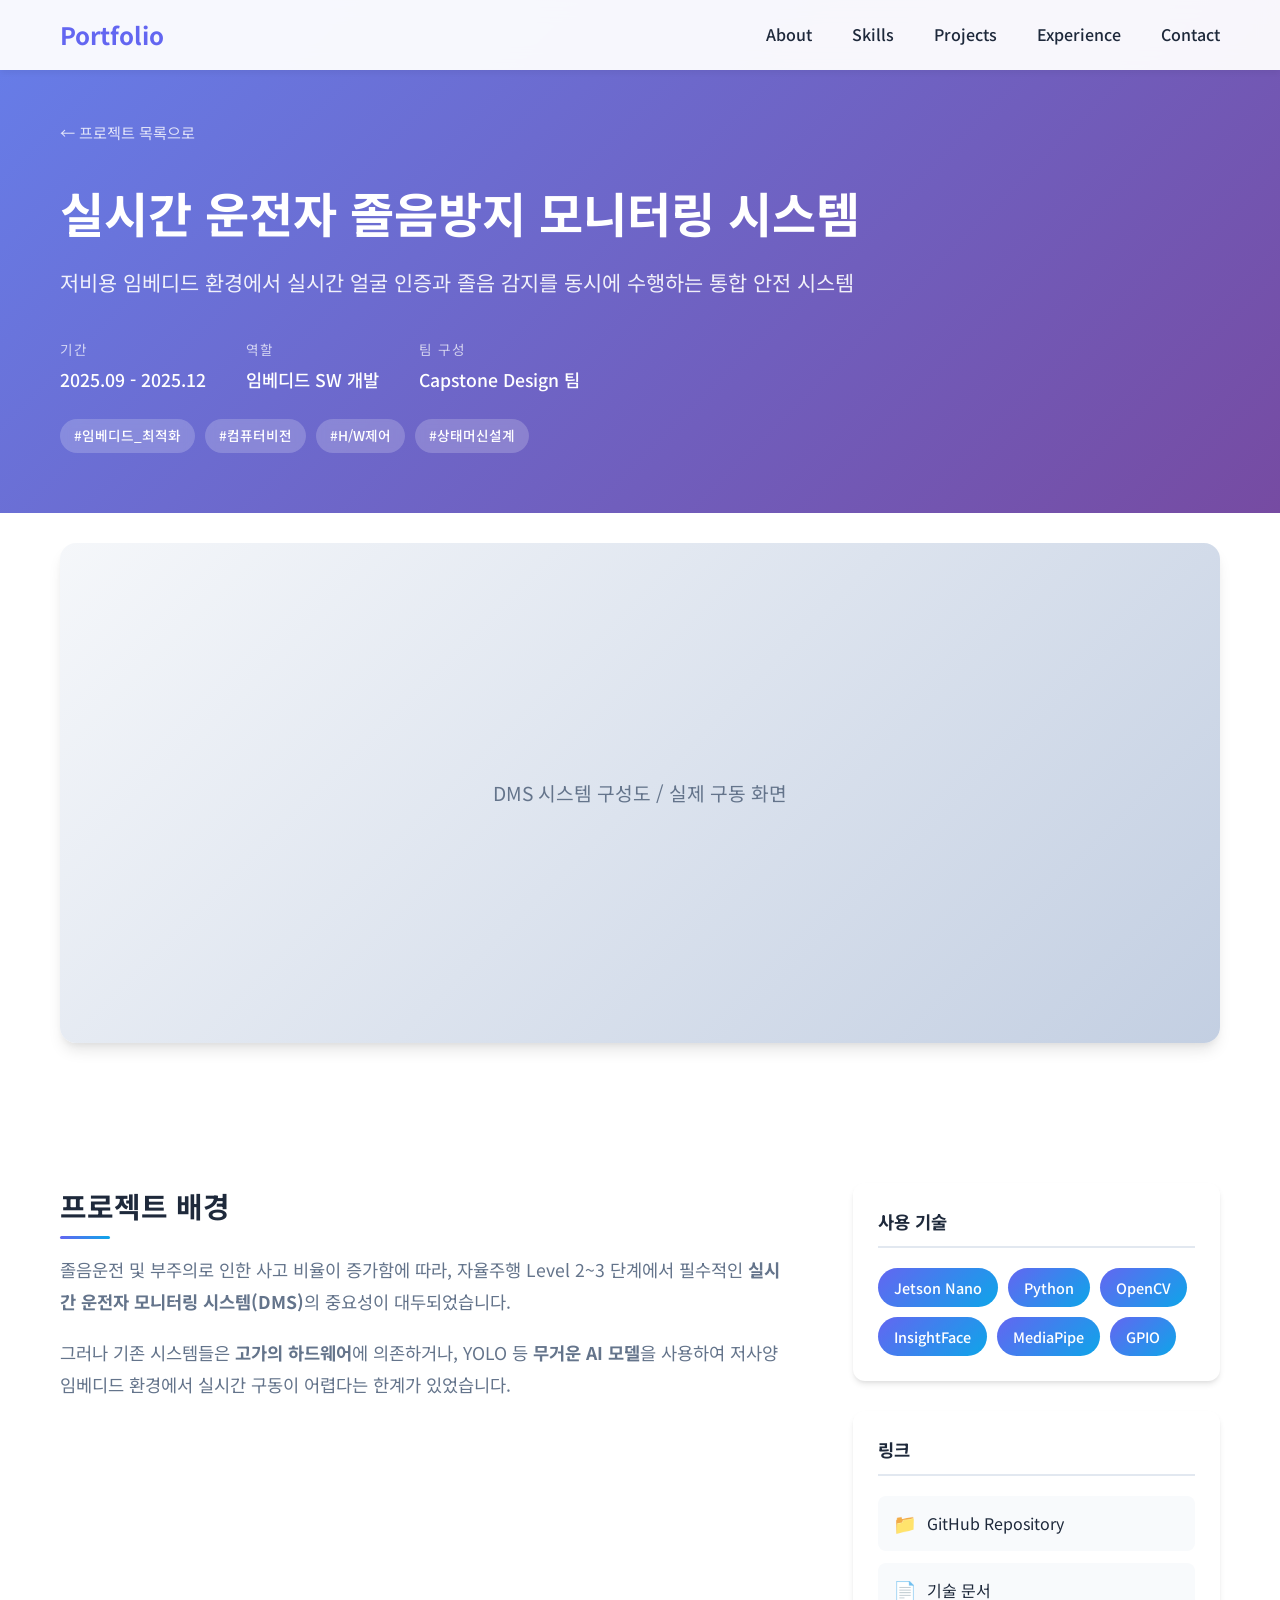
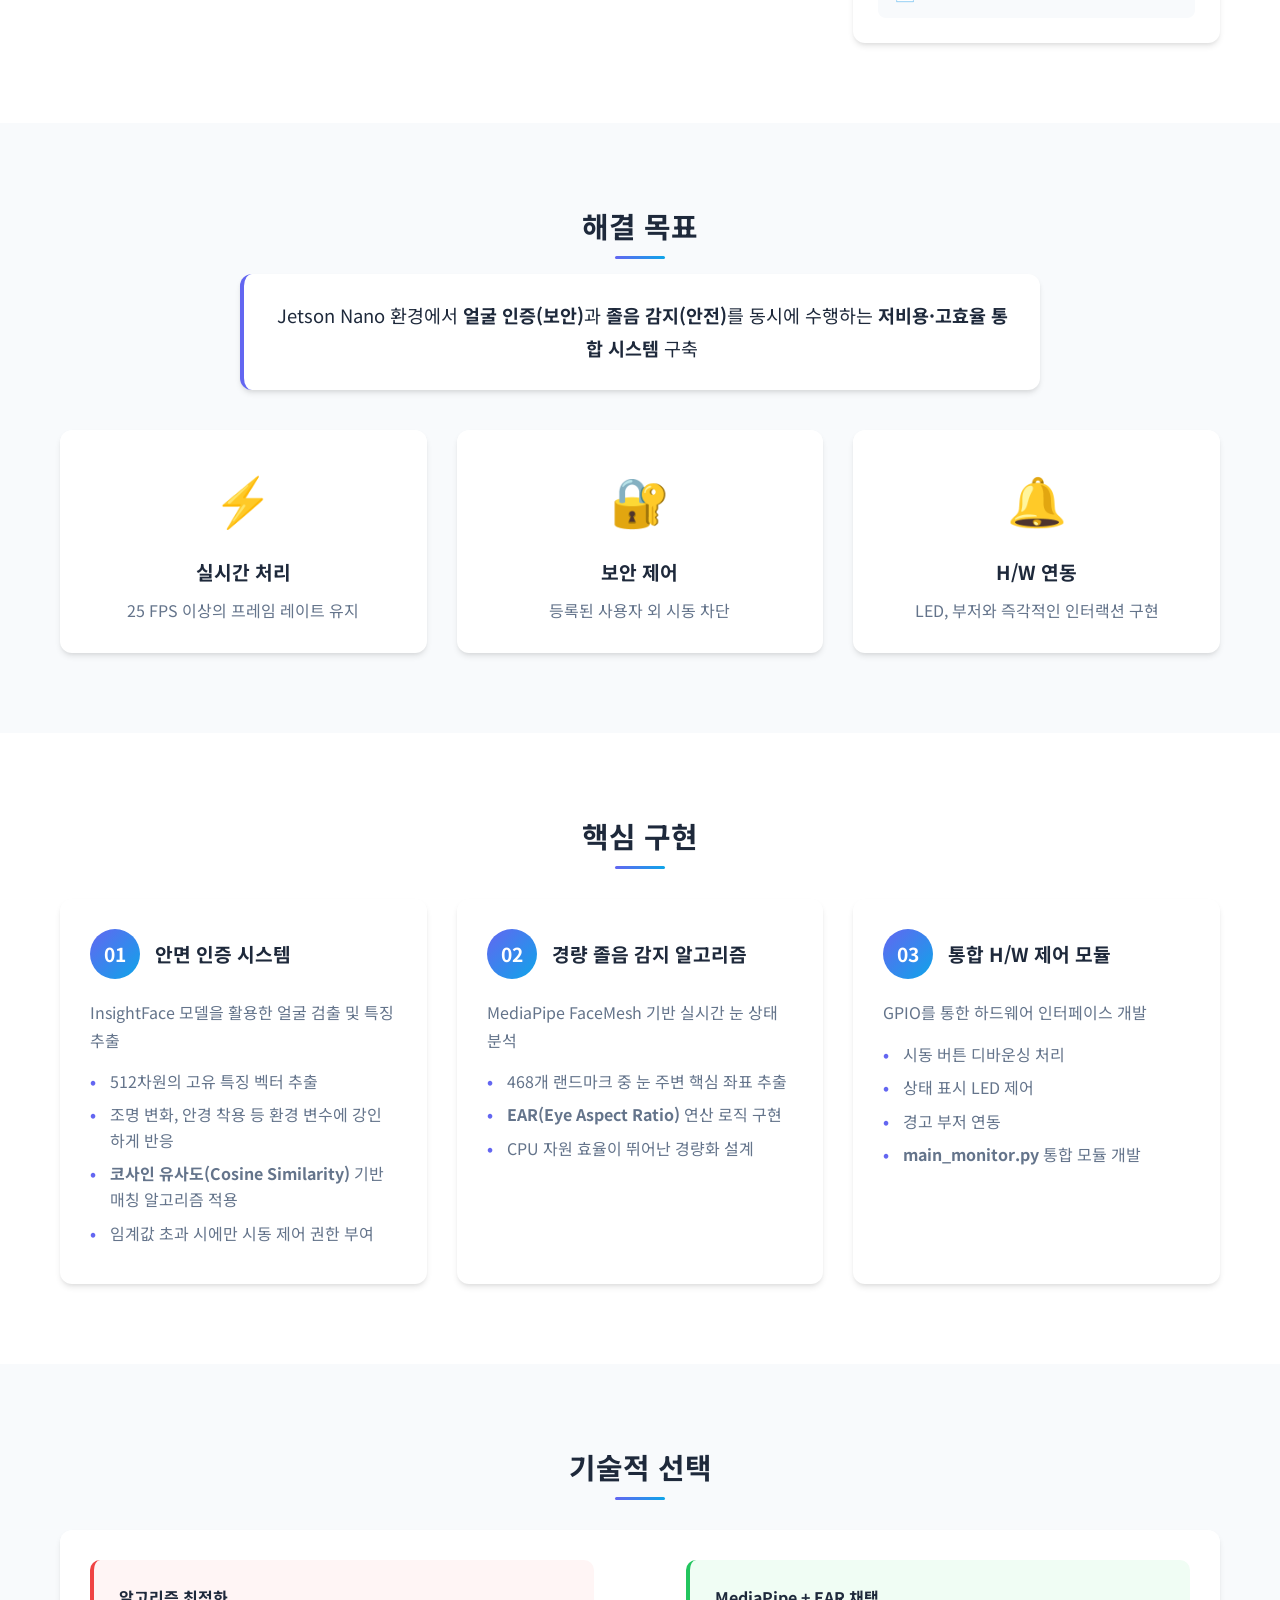
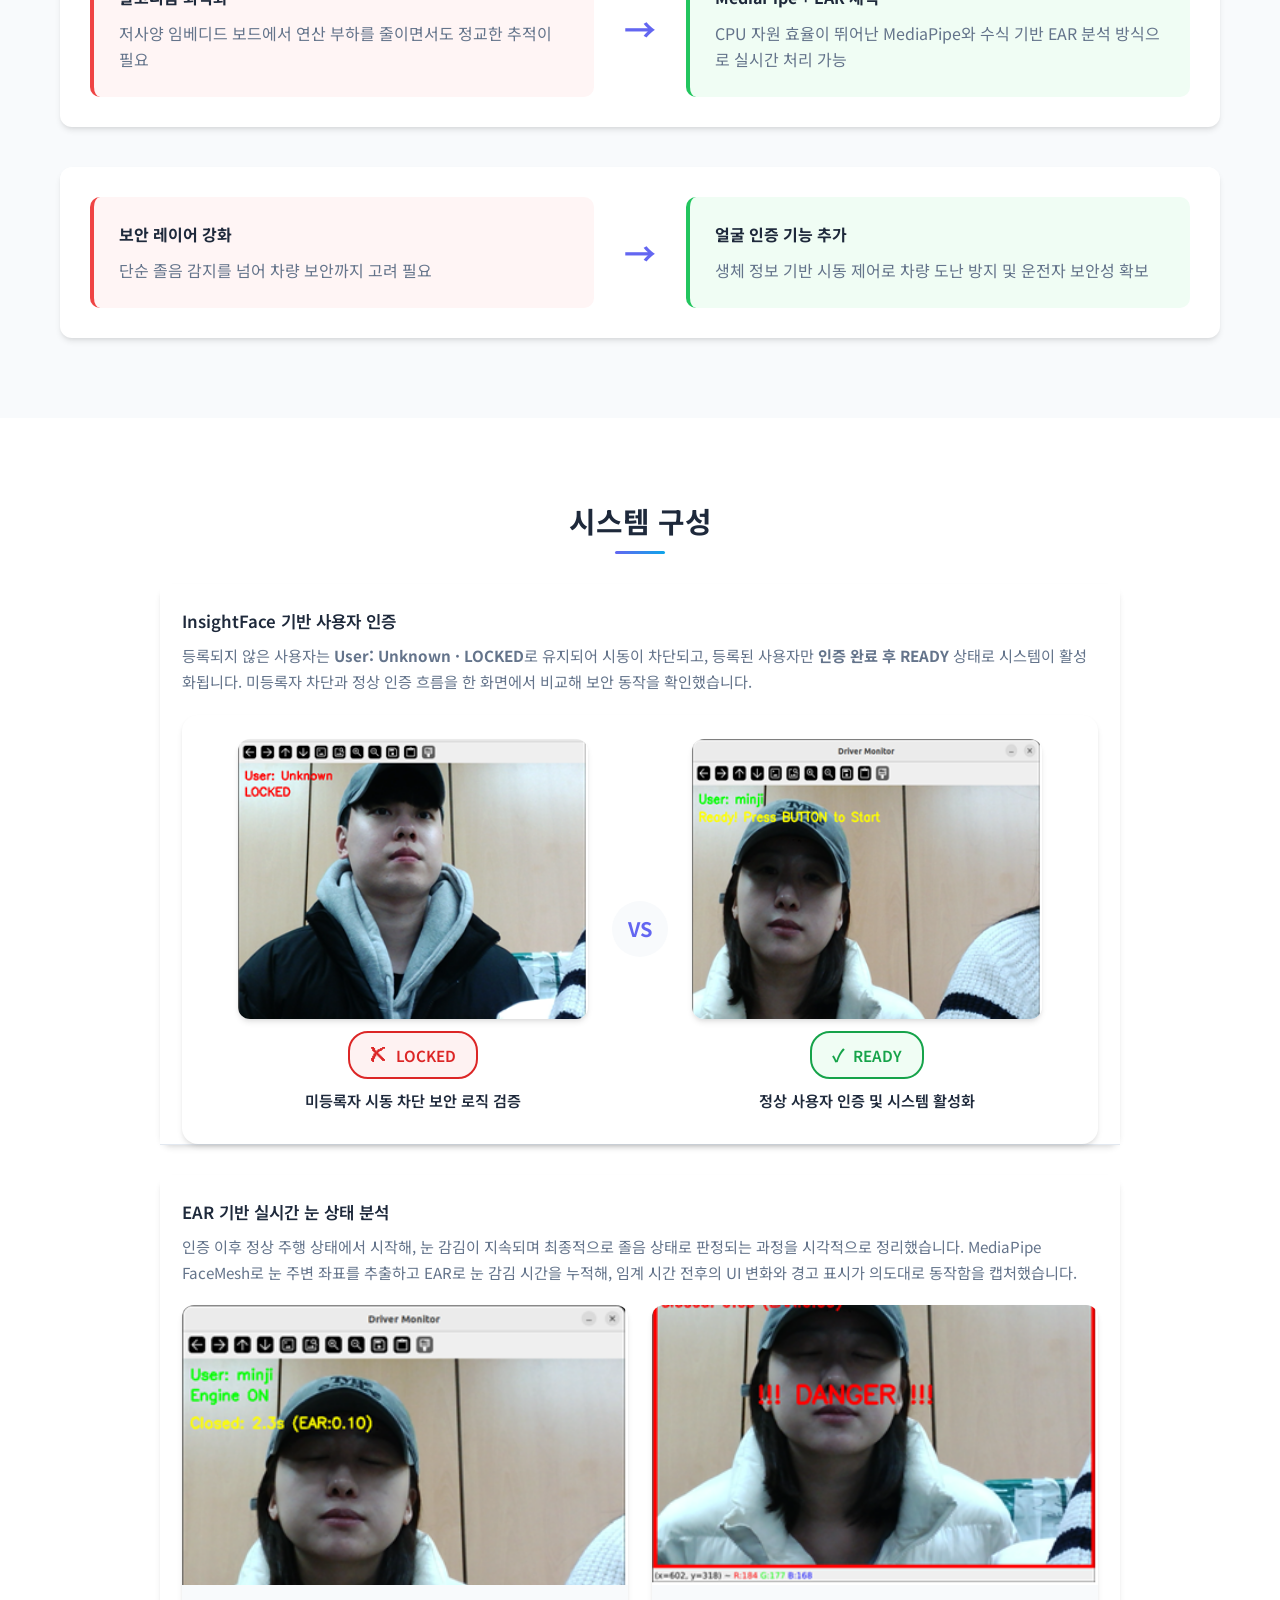
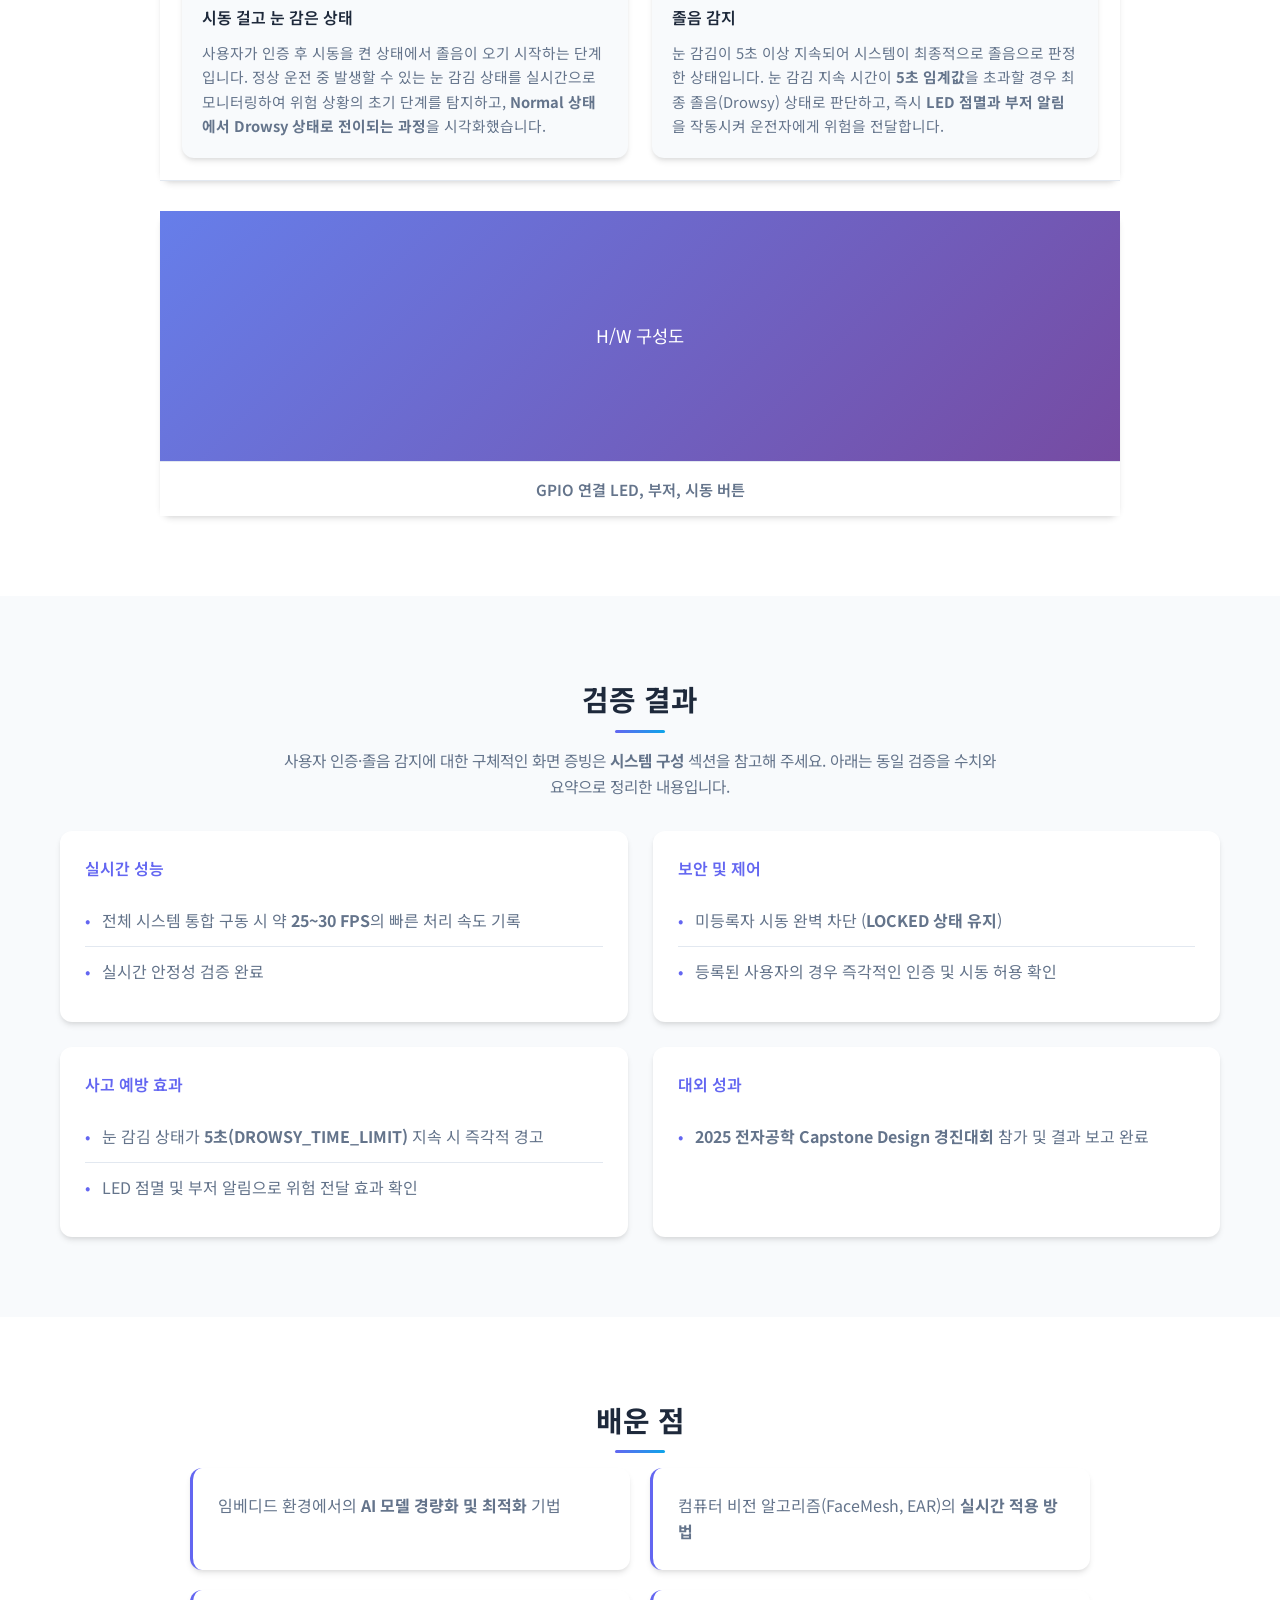
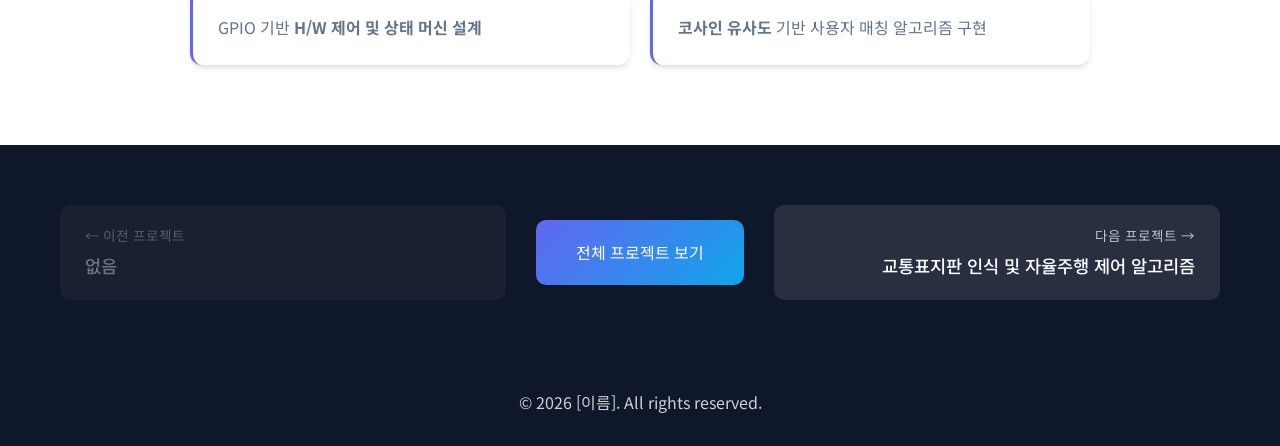
==== project1.html @ a24adfcc "Initial commit: 포트폴리오 웹사이트 Made-with: Cursor" ====
<!DOCTYPE html>
<html lang="ko">
<head>
    <meta charset="UTF-8">
    <meta name="viewport" content="width=device-width, initial-scale=1.0">
    <title>실시간 운전자 졸음방지 모니터링 시스템 | 포트폴리오</title>
    <link rel="stylesheet" href="style.css">
    <link rel="stylesheet" href="project-detail.css">
    <link href="https://fonts.googleapis.com/css2?family=Noto+Sans+KR:wght@300;400;500;700&display=swap" rel="stylesheet">
</head>
<body>
    <!-- Navigation -->
    <nav class="navbar">
        <div class="nav-container">
            <a href="index.html" class="nav-logo">Portfolio</a>
            <ul class="nav-menu">
                <li><a href="index.html#about" class="nav-link">About</a></li>
                <li><a href="index.html#skills" class="nav-link">Skills</a></li>
                <li><a href="index.html#projects" class="nav-link">Projects</a></li>
                <li><a href="index.html#experience" class="nav-link">Experience</a></li>
                <li><a href="index.html#contact" class="nav-link">Contact</a></li>
            </ul>
            <div class="hamburger">
                <span class="bar"></span>
                <span class="bar"></span>
                <span class="bar"></span>
            </div>
        </div>
    </nav>

    <!-- Project Detail Header -->
    <section class="project-header">
        <div class="container">
            <a href="index.html#projects" class="back-link">← 프로젝트 목록으로</a>
            <h1 class="project-detail-title">실시간 운전자 졸음방지 모니터링 시스템</h1>
            <p class="project-subtitle">저비용 임베디드 환경에서 실시간 얼굴 인증과 졸음 감지를 동시에 수행하는 통합 안전 시스템</p>
            <div class="project-meta">
                <div class="meta-item">
                    <span class="meta-label">기간</span>
                    <span class="meta-value">2025.09 - 2025.12</span>
                </div>
                <div class="meta-item">
                    <span class="meta-label">역할</span>
                    <span class="meta-value">임베디드 SW 개발</span>
                </div>
                <div class="meta-item">
                    <span class="meta-label">팀 구성</span>
                    <span class="meta-value">Capstone Design 팀</span>
                </div>
            </div>
            <div class="project-tags">
                <span class="tag">#임베디드_최적화</span>
                <span class="tag">#컴퓨터비전</span>
                <span class="tag">#H/W제어</span>
                <span class="tag">#상태머신설계</span>
            </div>
        </div>
    </section>

    <!-- Project Main Image -->
    <section class="project-main-image">
        <div class="container">
            <div class="main-image-wrapper">
                <div class="image-placeholder">
                    <span>DMS 시스템 구성도 / 실제 구동 화면</span>
                </div>
            </div>
        </div>
    </section>

    <!-- 프로젝트 배경 (S) -->
    <section class="project-section">
        <div class="container">
            <div class="content-grid">
                <div class="content-main">
                    <h2 class="content-title">프로젝트 배경</h2>
                    <div class="content-text">
                        <p>
                            졸음운전 및 부주의로 인한 사고 비율이 증가함에 따라, 
                            자율주행 Level 2~3 단계에서 필수적인 <strong>실시간 운전자 모니터링 시스템(DMS)</strong>의 중요성이 대두되었습니다.
                        </p>
                        <p>
                            그러나 기존 시스템들은 <strong>고가의 하드웨어</strong>에 의존하거나, 
                            YOLO 등 <strong>무거운 AI 모델</strong>을 사용하여 저사양 임베디드 환경에서 
                            실시간 구동이 어렵다는 한계가 있었습니다.
                        </p>
                    </div>
                </div>
                <div class="content-sidebar">
                    <div class="sidebar-box">
                        <h3>사용 기술</h3>
                        <div class="tech-stack">
                            <span class="tech-item">Jetson Nano</span>
                            <span class="tech-item">Python</span>
                            <span class="tech-item">OpenCV</span>
                            <span class="tech-item">InsightFace</span>
                            <span class="tech-item">MediaPipe</span>
                            <span class="tech-item">GPIO</span>
                        </div>
                    </div>
                    <div class="sidebar-box">
                        <h3>링크</h3>
                        <div class="project-external-links">
                            <a href="#" class="external-link">
                                <span class="link-icon">📁</span>
                                GitHub Repository
                            </a>
                            <a href="#" class="external-link">
                                <span class="link-icon">📄</span>
                                기술 문서
                            </a>
                        </div>
                    </div>
                </div>
            </div>
        </div>
    </section>

    <!-- 해결 목표 (T) -->
    <section class="project-section bg-light">
        <div class="container">
            <h2 class="content-title center">해결 목표</h2>
            <div class="goal-description">
                <p class="goal-main">
                    Jetson Nano 환경에서 <strong>얼굴 인증(보안)</strong>과 <strong>졸음 감지(안전)</strong>를 
                    동시에 수행하는 <strong>저비용·고효율 통합 시스템</strong> 구축
                </p>
            </div>
            <div class="features-grid">
                <div class="feature-card">
                    <div class="feature-icon">⚡</div>
                    <h3>실시간 처리</h3>
                    <p>25 FPS 이상의 프레임 레이트 유지</p>
                </div>
                <div class="feature-card">
                    <div class="feature-icon">🔐</div>
                    <h3>보안 제어</h3>
                    <p>등록된 사용자 외 시동 차단</p>
                </div>
                <div class="feature-card">
                    <div class="feature-icon">🔔</div>
                    <h3>H/W 연동</h3>
                    <p>LED, 부저와 즉각적인 인터랙션 구현</p>
                </div>
            </div>
        </div>
    </section>

    <!-- 핵심 구현 (A) -->
    <section class="project-section">
        <div class="container">
            <h2 class="content-title center">핵심 구현</h2>
            <div class="roles-grid">
                <div class="role-card">
                    <div class="role-header">
                        <span class="role-number">01</span>
                        <h3>안면 인증 시스템</h3>
                    </div>
                    <p>InsightFace 모델을 활용한 얼굴 검출 및 특징 추출</p>
                    <ul class="role-details">
                        <li>512차원의 고유 특징 벡터 추출</li>
                        <li>조명 변화, 안경 착용 등 환경 변수에 강인하게 반응</li>
                        <li><strong>코사인 유사도(Cosine Similarity)</strong> 기반 매칭 알고리즘 적용</li>
                        <li>임계값 초과 시에만 시동 제어 권한 부여</li>
                    </ul>
                </div>
                <div class="role-card">
                    <div class="role-header">
                        <span class="role-number">02</span>
                        <h3>경량 졸음 감지 알고리즘</h3>
                    </div>
                    <p>MediaPipe FaceMesh 기반 실시간 눈 상태 분석</p>
                    <ul class="role-details">
                        <li>468개 랜드마크 중 눈 주변 핵심 좌표 추출</li>
                        <li><strong>EAR(Eye Aspect Ratio)</strong> 연산 로직 구현</li>
                        <li>CPU 자원 효율이 뛰어난 경량화 설계</li>
                    </ul>
                </div>
                <div class="role-card">
                    <div class="role-header">
                        <span class="role-number">03</span>
                        <h3>통합 H/W 제어 모듈</h3>
                    </div>
                    <p>GPIO를 통한 하드웨어 인터페이스 개발</p>
                    <ul class="role-details">
                        <li>시동 버튼 디바운싱 처리</li>
                        <li>상태 표시 LED 제어</li>
                        <li>경고 부저 연동</li>
                        <li><strong>main_monitor.py</strong> 통합 모듈 개발</li>
                    </ul>
                </div>
            </div>
        </div>
    </section>

    <!-- 기술적 선택 (R) -->
    <section class="project-section bg-light">
        <div class="container">
            <h2 class="content-title center">기술적 선택</h2>
            <div class="challenges-list">
                <div class="challenge-item">
                    <div class="challenge-problem">
                        <h3>알고리즘 최적화</h3>
                        <p>저사양 임베디드 보드에서 연산 부하를 줄이면서도 정교한 추적이 필요</p>
                    </div>
                    <div class="challenge-arrow">→</div>
                    <div class="challenge-solution">
                        <h3>MediaPipe + EAR 채택</h3>
                        <p>CPU 자원 효율이 뛰어난 MediaPipe와 수식 기반 EAR 분석 방식으로 실시간 처리 가능</p>
                    </div>
                </div>
                <div class="challenge-item">
                    <div class="challenge-problem">
                        <h3>보안 레이어 강화</h3>
                        <p>단순 졸음 감지를 넘어 차량 보안까지 고려 필요</p>
                    </div>
                    <div class="challenge-arrow">→</div>
                    <div class="challenge-solution">
                        <h3>얼굴 인증 기능 추가</h3>
                        <p>생체 정보 기반 시동 제어로 차량 도난 방지 및 운전자 보안성 확보</p>
                    </div>
                </div>
            </div>
        </div>
    </section>

    <!-- 시스템 구성 -->
    <section class="project-section">
        <div class="container">
            <h2 class="content-title center">시스템 구성</h2>
            <div class="screenshots-grid screenshots-grid--stack">
                <!-- InsightFace: 보안 검증(검증 결과와 동일 시각 자료) -->
                <div class="screenshot-item screenshot-item--block">
                    <div class="screenshot-body">
                        <h3 class="screenshot-block-heading">InsightFace 기반 사용자 인증</h3>
                        <p class="screenshot-block-intro">
                            등록되지 않은 사용자는 <strong>User: Unknown · LOCKED</strong>로 유지되어 시동이 차단되고,
                            등록된 사용자만 <strong>인증 완료 후 READY</strong> 상태로 시스템이 활성화됩니다.
                            미등록자 차단과 정상 인증 흐름을 한 화면에서 비교해 보안 동작을 확인했습니다.
                        </p>
                        <div class="verification-comparison verification-comparison--embedded">
                            <div class="comparison-item">
                                <div class="comparison-image">
                                    <img src="images/unknown-user.png" alt="미등록 사용자 인식">
                                </div>
                                <div class="comparison-label fail">
                                    <span class="label-icon">✗</span>
                                    <span>LOCKED</span>
                                </div>
                                <p class="comparison-caption">미등록자 시동 차단 보안 로직 검증</p>
                            </div>
                            <div class="comparison-vs">VS</div>
                            <div class="comparison-item">
                                <div class="comparison-image crop-top">
                                    <img src="images/registered-user.png" alt="등록된 사용자 인식">
                                </div>
                                <div class="comparison-label success">
                                    <span class="label-icon">✓</span>
                                    <span>READY</span>
                                </div>
                                <p class="comparison-caption">정상 사용자 인증 및 시스템 활성화</p>
                            </div>
                        </div>
                    </div>
                </div>

                <!-- EAR: 카드형 레이아웃 -->
                <div class="screenshot-item screenshot-item--block">
                    <div class="screenshot-body">
                        <h3 class="screenshot-block-heading">EAR 기반 실시간 눈 상태 분석</h3>
                        <p class="screenshot-block-intro">
                            인증 이후 정상 주행 상태에서 시작해, 눈 감김이 지속되며 최종적으로 졸음 상태로 판정되는 과정을 시각적으로 정리했습니다.
                            MediaPipe FaceMesh로 눈 주변 좌표를 추출하고 EAR로 눈 감김 시간을 누적해,
                            임계 시간 전후의 UI 변화와 경고 표시가 의도대로 동작함을 캡처했습니다.
                        </p>
                        <div class="state-flow-grid">
                            <div class="state-flow-card">
                                <div class="state-flow-image crop-top">
                                    <img src="images/drowsy-flow.png" alt="시동 후 눈 감김 상태">
                                </div>
                                <div class="state-flow-text">
                                    <h4>시동 걸고 눈 감은 상태</h4>
                                    <p>
                                        사용자가 인증 후 시동을 켠 상태에서 졸음이 오기 시작하는 단계입니다.
                                        정상 운전 중 발생할 수 있는 눈 감김 상태를 실시간으로 모니터링하여 위험 상황의 초기 단계를 탐지하고,
                                        <strong>Normal 상태에서 Drowsy 상태로 전이되는 과정</strong>을 시각화했습니다.
                                    </p>
                                </div>
                            </div>
                            <div class="state-flow-card">
                                <div class="state-flow-image crop-bottom">
                                    <img src="images/drowsy-flow.png" alt="졸음 감지">
                                </div>
                                <div class="state-flow-text">
                                    <h4>졸음 감지</h4>
                                    <p>
                                        눈 감김이 5초 이상 지속되어 시스템이 최종적으로 졸음으로 판정한 상태입니다.
                                        눈 감김 지속 시간이 <strong>5초 임계값</strong>을 초과할 경우 최종 졸음(Drowsy) 상태로 판단하고,
                                        즉시 <strong>LED 점멸과 부저 알림</strong>을 작동시켜 운전자에게 위험을 전달합니다.
                                    </p>
                                </div>
                            </div>
                        </div>
                    </div>
                </div>

                <div class="screenshot-item screenshot-item--block">
                    <div class="screenshot-body">
                        <div class="screenshot-placeholder">H/W 구성도</div>
                    </div>
                    <p class="screenshot-caption screenshot-caption--title">GPIO 연결 LED, 부저, 시동 버튼</p>
                </div>
            </div>
        </div>
    </section>

    <!-- 검증 결과 (R) -->
    <section class="project-section bg-light">
        <div class="container">
            <h2 class="content-title center">검증 결과</h2>
            <p class="results-lead">
                사용자 인증·졸음 감지에 대한 구체적인 화면 증빙은 <strong>시스템 구성</strong> 섹션을 참고해 주세요.
                아래는 동일 검증을 수치와 요약으로 정리한 내용입니다.
            </p>

            <div class="results-grid">
                <div class="results-box">
                    <h3 class="results-subtitle">실시간 성능</h3>
                    <ul class="results-list">
                        <li>
                            <span class="result-icon">•</span>
                            <span>전체 시스템 통합 구동 시 약 <strong>25~30 FPS</strong>의 빠른 처리 속도 기록</span>
                        </li>
                        <li>
                            <span class="result-icon">•</span>
                            <span>실시간 안정성 검증 완료</span>
                        </li>
                    </ul>
                </div>
                <div class="results-box">
                    <h3 class="results-subtitle">보안 및 제어</h3>
                    <ul class="results-list">
                        <li>
                            <span class="result-icon">•</span>
                            <span>미등록자 시동 완벽 차단 (<strong>LOCKED 상태 유지</strong>)</span>
                        </li>
                        <li>
                            <span class="result-icon">•</span>
                            <span>등록된 사용자의 경우 즉각적인 인증 및 시동 허용 확인</span>
                        </li>
                    </ul>
                </div>
                <div class="results-box">
                    <h3 class="results-subtitle">사고 예방 효과</h3>
                    <ul class="results-list">
                        <li>
                            <span class="result-icon">•</span>
                            <span>눈 감김 상태가 <strong>5초(DROWSY_TIME_LIMIT)</strong> 지속 시 즉각적 경고</span>
                        </li>
                        <li>
                            <span class="result-icon">•</span>
                            <span>LED 점멸 및 부저 알림으로 위험 전달 효과 확인</span>
                        </li>
                    </ul>
                </div>
                <div class="results-box">
                    <h3 class="results-subtitle">대외 성과</h3>
                    <ul class="results-list">
                        <li>
                            <span class="result-icon">•</span>
                            <span><strong>2025 전자공학 Capstone Design 경진대회</strong> 참가 및 결과 보고 완료</span>
                        </li>
                    </ul>
                </div>
            </div>
        </div>
    </section>

    <!-- 배운 점 -->
    <section class="project-section">
        <div class="container">
            <h2 class="content-title center">배운 점</h2>
            <div class="learnings-grid">
                <div class="learning-card">
                    <p>임베디드 환경에서의 <strong>AI 모델 경량화 및 최적화</strong> 기법</p>
                </div>
                <div class="learning-card">
                    <p>컴퓨터 비전 알고리즘(FaceMesh, EAR)의 <strong>실시간 적용 방법</strong></p>
                </div>
                <div class="learning-card">
                    <p>GPIO 기반 <strong>H/W 제어 및 상태 머신 설계</strong></p>
                </div>
                <div class="learning-card">
                    <p><strong>코사인 유사도</strong> 기반 사용자 매칭 알고리즘 구현</p>
                </div>
            </div>
        </div>
    </section>

    <!-- Project Navigation -->
    <section class="project-nav">
        <div class="container">
            <div class="nav-buttons">
                <div class="nav-btn prev disabled">
                    <span class="nav-direction">← 이전 프로젝트</span>
                    <span class="nav-project-name">없음</span>
                </div>
                <a href="index.html#projects" class="nav-btn all">
                    <span>전체 프로젝트 보기</span>
                </a>
                <a href="project2.html" class="nav-btn next">
                    <span class="nav-direction">다음 프로젝트 →</span>
                    <span class="nav-project-name">교통표지판 인식 및 자율주행 제어 알고리즘</span>
                </a>
            </div>
        </div>
    </section>

    <!-- Footer -->
    <footer class="footer">
        <div class="container">
            <p>&copy; 2026 [이름]. All rights reserved.</p>
        </div>
    </footer>

    <script src="script.js"></script>
</body>
</html>
---- style.css ----
/* ===== CSS Variables ===== */
:root {
    --primary-color: #6366f1;
    --primary-dark: #4f46e5;
    --secondary-color: #0ea5e9;
    --text-dark: #1e293b;
    --text-light: #64748b;
    --text-white: #ffffff;
    --bg-light: #f8fafc;
    --bg-white: #ffffff;
    --bg-dark: #0f172a;
    --border-color: #e2e8f0;
    --shadow: 0 4px 6px -1px rgba(0, 0, 0, 0.1), 0 2px 4px -1px rgba(0, 0, 0, 0.06);
    --shadow-lg: 0 10px 15px -3px rgba(0, 0, 0, 0.1), 0 4px 6px -2px rgba(0, 0, 0, 0.05);
    --transition: all 0.3s ease;
}

/* ===== Reset & Base ===== */
* {
    margin: 0;
    padding: 0;
    box-sizing: border-box;
}

html {
    scroll-behavior: smooth;
}

body {
    font-family: 'Noto Sans KR', sans-serif;
    line-height: 1.6;
    color: var(--text-dark);
    background-color: var(--bg-white);
}

a {
    text-decoration: none;
    color: inherit;
}

ul {
    list-style: none;
}

img {
    max-width: 100%;
    height: auto;
}

.container {
    max-width: 1200px;
    margin: 0 auto;
    padding: 0 20px;
}

.section {
    padding: 100px 0;
}

.section-title {
    font-size: 2.5rem;
    font-weight: 700;
    text-align: center;
    margin-bottom: 60px;
    position: relative;
}

.section-title::after {
    content: '';
    position: absolute;
    bottom: -15px;
    left: 50%;
    transform: translateX(-50%);
    width: 60px;
    height: 4px;
    background: linear-gradient(90deg, var(--primary-color), var(--secondary-color));
    border-radius: 2px;
}

/* ===== Navigation ===== */
.navbar {
    position: fixed;
    top: 0;
    left: 0;
    right: 0;
    background-color: rgba(255, 255, 255, 0.95);
    backdrop-filter: blur(10px);
    box-shadow: var(--shadow);
    z-index: 1000;
}

.nav-container {
    max-width: 1200px;
    margin: 0 auto;
    padding: 0 20px;
    display: flex;
    justify-content: space-between;
    align-items: center;
    height: 70px;
}

.nav-logo {
    font-size: 1.5rem;
    font-weight: 700;
    color: var(--primary-color);
}

.nav-menu {
    display: flex;
    gap: 40px;
}

.nav-link {
    font-weight: 500;
    color: var(--text-dark);
    transition: var(--transition);
    position: relative;
}

.nav-link::after {
    content: '';
    position: absolute;
    bottom: -5px;
    left: 0;
    width: 0;
    height: 2px;
    background-color: var(--primary-color);
    transition: var(--transition);
}

.nav-link:hover::after {
    width: 100%;
}

.nav-link:hover {
    color: var(--primary-color);
}

.hamburger {
    display: none;
    cursor: pointer;
    flex-direction: column;
    gap: 5px;
}

.bar {
    width: 25px;
    height: 3px;
    background-color: var(--text-dark);
    border-radius: 2px;
    transition: var(--transition);
}

/* ===== Hero Section ===== */
.hero {
    min-height: 100vh;
    display: flex;
    align-items: center;
    justify-content: center;
    padding: 100px 20px;
    gap: 60px;
    max-width: 1200px;
    margin: 0 auto;
}

.hero-content {
    flex: 1;
}

.hero-greeting {
    font-size: 1.2rem;
    color: var(--text-light);
    margin-bottom: 10px;
}

.hero-name {
    font-size: 3.5rem;
    font-weight: 700;
    background: linear-gradient(90deg, var(--primary-color), var(--secondary-color));
    -webkit-background-clip: text;
    -webkit-text-fill-color: transparent;
    background-clip: text;
    margin-bottom: 15px;
}

.hero-title {
    font-size: 1.8rem;
    color: var(--text-dark);
    margin-bottom: 20px;
    font-weight: 500;
}

.hero-description {
    font-size: 1.1rem;
    color: var(--text-light);
    margin-bottom: 30px;
    line-height: 1.8;
}

.hero-buttons {
    display: flex;
    gap: 20px;
}

.btn {
    padding: 15px 30px;
    border-radius: 8px;
    font-weight: 500;
    font-size: 1rem;
    transition: var(--transition);
    cursor: pointer;
    border: none;
}

.btn-primary {
    background: linear-gradient(90deg, var(--primary-color), var(--secondary-color));
    color: var(--text-white);
}

.btn-primary:hover {
    transform: translateY(-3px);
    box-shadow: var(--shadow-lg);
}

.btn-secondary {
    background-color: transparent;
    border: 2px solid var(--primary-color);
    color: var(--primary-color);
}

.btn-secondary:hover {
    background-color: var(--primary-color);
    color: var(--text-white);
}

.hero-image {
    flex: 0.8;
    display: flex;
    justify-content: center;
}

.profile-placeholder {
    width: 350px;
    height: 350px;
    border-radius: 50%;
    background: linear-gradient(135deg, var(--primary-color), var(--secondary-color));
    display: flex;
    align-items: center;
    justify-content: center;
    color: white;
    font-size: 1.2rem;
    box-shadow: var(--shadow-lg);
}

/* ===== About Section ===== */
.about {
    background-color: var(--bg-light);
}

.about-content {
    max-width: 800px;
    margin: 0 auto;
}

.about-text p {
    font-size: 1.1rem;
    color: var(--text-light);
    margin-bottom: 20px;
    line-height: 1.8;
}

.about-info {
    display: grid;
    grid-template-columns: repeat(auto-fit, minmax(200px, 1fr));
    gap: 20px;
    margin-top: 40px;
    padding: 30px;
    background-color: var(--bg-white);
    border-radius: 12px;
    box-shadow: var(--shadow);
}

.info-item {
    display: flex;
    flex-direction: column;
    gap: 5px;
}

.info-label {
    font-size: 0.9rem;
    color: var(--text-light);
    font-weight: 500;
}

.info-value {
    font-size: 1.1rem;
    color: var(--text-dark);
    font-weight: 600;
}

/* ===== Skills Section ===== */
.skills-grid {
    display: grid;
    grid-template-columns: repeat(auto-fit, minmax(250px, 1fr));
    gap: 30px;
}

.skill-category {
    background-color: var(--bg-white);
    padding: 30px;
    border-radius: 12px;
    box-shadow: var(--shadow);
    transition: var(--transition);
}

.skill-category:hover {
    transform: translateY(-5px);
    box-shadow: var(--shadow-lg);
}

.skill-category h3 {
    font-size: 1.3rem;
    color: var(--primary-color);
    margin-bottom: 20px;
    padding-bottom: 10px;
    border-bottom: 2px solid var(--border-color);
}

.skill-items {
    display: flex;
    flex-wrap: wrap;
    gap: 10px;
}

.skill-tag {
    background: linear-gradient(135deg, var(--primary-color), var(--secondary-color));
    color: white;
    padding: 8px 16px;
    border-radius: 20px;
    font-size: 0.9rem;
    font-weight: 500;
}

/* ===== Projects Section ===== */
.projects {
    background-color: var(--bg-light);
}

.projects-grid {
    display: grid;
    grid-template-columns: repeat(auto-fit, minmax(350px, 1fr));
    gap: 30px;
}

.project-card {
    background-color: var(--bg-white);
    border-radius: 16px;
    overflow: hidden;
    box-shadow: var(--shadow);
    transition: var(--transition);
}

.project-card:hover {
    transform: translateY(-10px);
    box-shadow: var(--shadow-lg);
}

.project-card-link {
    text-decoration: none;
    color: inherit;
    display: block;
}

.project-image {
    height: 200px;
    overflow: hidden;
    position: relative;
}

.project-placeholder {
    width: 100%;
    height: 100%;
    background: linear-gradient(135deg, #667eea 0%, #764ba2 100%);
    display: flex;
    align-items: center;
    justify-content: center;
    color: white;
    font-size: 1.1rem;
}

.project-overlay {
    position: absolute;
    top: 0;
    left: 0;
    width: 100%;
    height: 100%;
    background: rgba(99, 102, 241, 0.9);
    display: flex;
    align-items: center;
    justify-content: center;
    opacity: 0;
    transition: var(--transition);
}

.project-overlay span {
    color: white;
    font-size: 1.2rem;
    font-weight: 600;
    padding: 12px 25px;
    border: 2px solid white;
    border-radius: 30px;
    transform: translateY(20px);
    transition: var(--transition);
}

.project-card:hover .project-overlay {
    opacity: 1;
}

.project-card:hover .project-overlay span {
    transform: translateY(0);
}

.project-info {
    padding: 25px;
}

.project-title {
    font-size: 1.4rem;
    color: var(--text-dark);
    margin-bottom: 10px;
}

.project-description {
    color: var(--text-light);
    margin-bottom: 15px;
    line-height: 1.6;
}

.project-tech {
    display: flex;
    flex-wrap: wrap;
    gap: 8px;
    margin-bottom: 20px;
}

.project-tech span {
    background-color: var(--bg-light);
    color: var(--text-dark);
    padding: 5px 12px;
    border-radius: 15px;
    font-size: 0.85rem;
}

.project-links {
    display: flex;
    gap: 15px;
}

.project-link {
    color: var(--primary-color);
    font-weight: 500;
    transition: var(--transition);
}

.project-link:hover {
    color: var(--primary-dark);
}

/* ===== Experience Section ===== */
.timeline {
    position: relative;
    max-width: 800px;
    margin: 0 auto;
}

.timeline::before {
    content: '';
    position: absolute;
    left: 20px;
    top: 0;
    bottom: 0;
    width: 3px;
    background: linear-gradient(180deg, var(--primary-color), var(--secondary-color));
}

.timeline-item {
    position: relative;
    padding-left: 60px;
    margin-bottom: 40px;
}

.timeline-dot {
    position: absolute;
    left: 10px;
    top: 5px;
    width: 24px;
    height: 24px;
    background: linear-gradient(135deg, var(--primary-color), var(--secondary-color));
    border-radius: 50%;
    border: 4px solid var(--bg-white);
    box-shadow: var(--shadow);
}

.timeline-content {
    background-color: var(--bg-white);
    padding: 25px;
    border-radius: 12px;
    box-shadow: var(--shadow);
    transition: var(--transition);
}

.timeline-content:hover {
    transform: translateX(10px);
    box-shadow: var(--shadow-lg);
}

.timeline-date {
    display: inline-block;
    background: linear-gradient(90deg, var(--primary-color), var(--secondary-color));
    color: white;
    padding: 5px 15px;
    border-radius: 20px;
    font-size: 0.85rem;
    margin-bottom: 15px;
}

.timeline-title {
    font-size: 1.3rem;
    color: var(--text-dark);
    margin-bottom: 5px;
}

.timeline-subtitle {
    font-size: 1rem;
    color: var(--primary-color);
    margin-bottom: 10px;
    font-weight: 500;
}

.timeline-description {
    color: var(--text-light);
    line-height: 1.6;
}

/* ===== Contact Section ===== */
.contact {
    background-color: var(--bg-light);
}

.contact-content {
    text-align: center;
    max-width: 600px;
    margin: 0 auto;
}

.contact-intro {
    font-size: 1.2rem;
    color: var(--text-light);
    margin-bottom: 40px;
}

.contact-info {
    display: flex;
    flex-direction: column;
    gap: 25px;
}

.contact-item {
    display: flex;
    align-items: center;
    gap: 20px;
    padding: 20px 30px;
    background-color: var(--bg-white);
    border-radius: 12px;
    box-shadow: var(--shadow);
    transition: var(--transition);
}

.contact-item:hover {
    transform: translateY(-5px);
    box-shadow: var(--shadow-lg);
}

.contact-icon {
    font-size: 2rem;
}

.contact-details {
    text-align: left;
}

.contact-details h4 {
    color: var(--text-dark);
    margin-bottom: 5px;
}

.contact-details a,
.contact-details span {
    color: var(--text-light);
    transition: var(--transition);
}

.contact-details a:hover {
    color: var(--primary-color);
}

/* ===== Footer ===== */
.footer {
    background-color: var(--bg-dark);
    color: var(--text-white);
    text-align: center;
    padding: 30px 20px;
}

.footer p {
    opacity: 0.8;
}

/* ===== Responsive Design ===== */
@media (max-width: 992px) {
    .hero {
        flex-direction: column;
        text-align: center;
    }

    .hero-buttons {
        justify-content: center;
    }

    .profile-placeholder {
        width: 280px;
        height: 280px;
    }
}

@media (max-width: 768px) {
    .nav-menu {
        position: fixed;
        left: -100%;
        top: 70px;
        flex-direction: column;
        background-color: var(--bg-white);
        width: 100%;
        text-align: center;
        padding: 30px 0;
        gap: 30px;
        box-shadow: var(--shadow);
        transition: var(--transition);
    }

    .nav-menu.active {
        left: 0;
    }

    .hamburger {
        display: flex;
    }

    .hamburger.active .bar:nth-child(1) {
        transform: rotate(45deg) translate(5px, 6px);
    }

    .hamburger.active .bar:nth-child(2) {
        opacity: 0;
    }

    .hamburger.active .bar:nth-child(3) {
        transform: rotate(-45deg) translate(5px, -6px);
    }

    .hero-name {
        font-size: 2.5rem;
    }

    .hero-title {
        font-size: 1.4rem;
    }

    .section-title {
        font-size: 2rem;
    }

    .projects-grid {
        grid-template-columns: 1fr;
    }

    .timeline::before {
        left: 10px;
    }

    .timeline-item {
        padding-left: 50px;
    }

    .timeline-dot {
        left: 0;
    }
}

@media (max-width: 480px) {
    .hero-buttons {
        flex-direction: column;
        width: 100%;
    }

    .btn {
        width: 100%;
        text-align: center;
    }

    .about-info {
        grid-template-columns: 1fr;
    }

    .contact-item {
        flex-direction: column;
        text-align: center;
    }

    .contact-details {
        text-align: center;
    }
}

/* ===== Animations ===== */
@keyframes fadeInUp {
    from {
        opacity: 0;
        transform: translateY(30px);
    }
    to {
        opacity: 1;
        transform: translateY(0);
    }
}

.fade-in {
    animation: fadeInUp 0.6s ease forwards;
}
---- project-detail.css ----
/* ===== Project detail & project1 composition blocks ===== */

.project-header {
    padding-top: 120px;
    padding-bottom: 60px;
    background: linear-gradient(135deg, #667eea 0%, #764ba2 100%);
    color: white;
}

.back-link {
    display: inline-block;
    color: rgba(255, 255, 255, 0.8);
    margin-bottom: 30px;
    font-size: 0.95rem;
    transition: var(--transition);
}

.back-link:hover {
    color: white;
    transform: translateX(-5px);
}

.project-detail-title {
    font-size: 3rem;
    font-weight: 700;
    margin-bottom: 15px;
}

.project-subtitle {
    font-size: 1.3rem;
    opacity: 0.9;
    margin-bottom: 40px;
}

.project-meta {
    display: flex;
    gap: 40px;
    flex-wrap: wrap;
}

.meta-item {
    display: flex;
    flex-direction: column;
    gap: 5px;
}

.meta-label {
    font-size: 0.85rem;
    opacity: 0.7;
    text-transform: uppercase;
    letter-spacing: 1px;
}

.meta-value {
    font-size: 1.1rem;
    font-weight: 500;
}

.project-tags {
    display: flex;
    flex-wrap: wrap;
    gap: 10px;
    margin-top: 25px;
}

.project-tags .tag {
    background-color: rgba(255, 255, 255, 0.2);
    color: white;
    padding: 6px 14px;
    border-radius: 20px;
    font-size: 0.85rem;
    font-weight: 500;
    backdrop-filter: blur(5px);
}

.project-main-image {
    padding: 60px 0;
    margin-top: -30px;
}

.main-image-wrapper {
    border-radius: 16px;
    overflow: hidden;
    box-shadow: var(--shadow-lg);
}

.image-placeholder {
    width: 100%;
    height: 500px;
    background: linear-gradient(135deg, #f5f7fa 0%, #c3cfe2 100%);
    display: flex;
    align-items: center;
    justify-content: center;
    color: var(--text-light);
    font-size: 1.2rem;
}

.project-section {
    padding: 80px 0;
}

.project-section.bg-light {
    background-color: var(--bg-light);
}

.content-grid {
    display: grid;
    grid-template-columns: 2fr 1fr;
    gap: 60px;
}

.content-title {
    font-size: 1.8rem;
    color: var(--text-dark);
    margin-bottom: 25px;
    position: relative;
}

.content-title.center {
    text-align: center;
}

.content-title::after {
    content: '';
    position: absolute;
    bottom: -10px;
    left: 0;
    width: 50px;
    height: 3px;
    background: linear-gradient(90deg, var(--primary-color), var(--secondary-color));
    border-radius: 2px;
}

.content-title.center::after {
    left: 50%;
    transform: translateX(-50%);
}

.content-text p {
    font-size: 1.1rem;
    line-height: 1.8;
    color: var(--text-light);
    margin-bottom: 20px;
}

.content-sidebar {
    display: flex;
    flex-direction: column;
    gap: 30px;
}

.sidebar-box {
    background-color: var(--bg-white);
    padding: 25px;
    border-radius: 12px;
    box-shadow: var(--shadow);
}

.sidebar-box h3 {
    font-size: 1.1rem;
    color: var(--text-dark);
    margin-bottom: 20px;
    padding-bottom: 10px;
    border-bottom: 2px solid var(--border-color);
}

.tech-stack {
    display: flex;
    flex-wrap: wrap;
    gap: 10px;
}

.tech-item {
    background: linear-gradient(135deg, var(--primary-color), var(--secondary-color));
    color: white;
    padding: 8px 16px;
    border-radius: 20px;
    font-size: 0.9rem;
    font-weight: 500;
}

.project-external-links {
    display: flex;
    flex-direction: column;
    gap: 12px;
}

.external-link {
    display: flex;
    align-items: center;
    gap: 10px;
    padding: 12px 15px;
    background-color: var(--bg-light);
    border-radius: 8px;
    color: var(--text-dark);
    transition: var(--transition);
}

.external-link:hover {
    background-color: var(--primary-color);
    color: white;
    transform: translateX(5px);
}

.link-icon {
    font-size: 1.2rem;
}

.features-grid {
    display: grid;
    grid-template-columns: repeat(auto-fit, minmax(250px, 1fr));
    gap: 30px;
    margin-top: 40px;
}

.feature-card {
    background-color: var(--bg-white);
    padding: 30px;
    border-radius: 12px;
    box-shadow: var(--shadow);
    text-align: center;
    transition: var(--transition);
}

.feature-card:hover {
    transform: translateY(-10px);
    box-shadow: var(--shadow-lg);
}

.feature-icon {
    font-size: 3rem;
    margin-bottom: 20px;
}

.feature-card h3 {
    font-size: 1.2rem;
    color: var(--text-dark);
    margin-bottom: 10px;
}

.feature-card p {
    color: var(--text-light);
    line-height: 1.6;
}

.goal-description {
    max-width: 800px;
    margin: 0 auto 40px;
    text-align: center;
}

.goal-main {
    font-size: 1.15rem;
    color: var(--text-dark);
    line-height: 1.8;
    padding: 25px 30px;
    background-color: var(--bg-white);
    border-radius: 12px;
    box-shadow: var(--shadow);
    border-left: 4px solid var(--primary-color);
}

.roles-grid {
    display: grid;
    grid-template-columns: repeat(auto-fit, minmax(300px, 1fr));
    gap: 30px;
    margin-top: 40px;
}

.role-card {
    background-color: var(--bg-white);
    padding: 30px;
    border-radius: 12px;
    box-shadow: var(--shadow);
    transition: var(--transition);
}

.role-card:hover {
    transform: translateY(-5px);
    box-shadow: var(--shadow-lg);
}

.role-header {
    display: flex;
    align-items: center;
    gap: 15px;
    margin-bottom: 20px;
}

.role-number {
    display: flex;
    align-items: center;
    justify-content: center;
    width: 50px;
    height: 50px;
    background: linear-gradient(135deg, var(--primary-color), var(--secondary-color));
    color: white;
    font-size: 1.2rem;
    font-weight: 700;
    border-radius: 50%;
}

.role-header h3 {
    font-size: 1.2rem;
    color: var(--text-dark);
}

.role-card > p {
    color: var(--text-light);
    line-height: 1.7;
    margin-bottom: 15px;
}

.role-details {
    list-style: none;
    padding-left: 0;
}

.role-details li {
    position: relative;
    padding-left: 20px;
    margin-bottom: 8px;
    color: var(--text-light);
    line-height: 1.6;
}

.role-details li::before {
    content: '•';
    position: absolute;
    left: 0;
    color: var(--primary-color);
    font-weight: bold;
}

.challenges-list {
    display: flex;
    flex-direction: column;
    gap: 40px;
    margin-top: 40px;
}

.challenge-item {
    display: grid;
    grid-template-columns: 1fr auto 1fr;
    gap: 30px;
    align-items: center;
    padding: 30px;
    background-color: var(--bg-white);
    border-radius: 12px;
    box-shadow: var(--shadow);
}

.challenge-problem,
.challenge-solution {
    padding: 25px;
    border-radius: 10px;
}

.challenge-problem {
    background-color: #fff5f5;
    border-left: 4px solid #ef4444;
}

.challenge-solution {
    background-color: #f0fdf4;
    border-left: 4px solid #22c55e;
}

.challenge-problem h3,
.challenge-solution h3 {
    font-size: 1rem;
    margin-bottom: 10px;
}

.challenge-problem p,
.challenge-solution p {
    color: var(--text-light);
    line-height: 1.6;
}

.challenge-arrow {
    font-size: 2rem;
    color: var(--primary-color);
    font-weight: bold;
}

/* 시스템 구성: 통일된 2열 비교 */
.screenshots-grid {
    display: grid;
    grid-template-columns: repeat(auto-fit, minmax(300px, 1fr));
    gap: 30px;
    margin-top: 40px;
}

.screenshots-grid--stack {
    grid-template-columns: 1fr;
    max-width: 960px;
    margin-left: auto;
    margin-right: auto;
}

.screenshot-item {
    border-radius: 12px;
    overflow: hidden;
    box-shadow: var(--shadow);
    transition: var(--transition);
}

.screenshot-item--block {
    overflow: visible;
}

.screenshot-body {
    background-color: var(--bg-white);
    border-bottom: 1px solid var(--border-color);
}

.screenshot-block-heading {
    font-size: 1.05rem;
    font-weight: 600;
    color: var(--text-dark);
    margin: 0;
    padding: 24px 22px 8px;
}

.screenshot-block-intro {
    margin: 0 0 20px;
    padding: 0 22px;
    color: var(--text-light);
    font-size: 0.95rem;
    line-height: 1.7;
}

.screenshot-caption--title {
    font-weight: 600;
    color: var(--text-dark);
    text-align: left;
    padding: 18px 22px 0;
}

.screenshot-desc {
    padding: 10px 22px 20px;
    margin: 0;
    color: var(--text-light);
    font-size: 0.95rem;
    line-height: 1.7;
    background-color: var(--bg-white);
}

.screenshot-item:not(.screenshot-item--block):hover {
    transform: scale(1.02);
    box-shadow: var(--shadow-lg);
}

.screenshot-item--block:hover {
    box-shadow: var(--shadow-lg);
}

/* ===== State Flow Grid (EAR 카드형) ===== */
.state-flow-grid {
    display: grid;
    grid-template-columns: repeat(2, 1fr);
    gap: 24px;
    padding: 0 22px 22px;
}

.state-flow-card {
    background-color: var(--bg-light);
    border-radius: 12px;
    overflow: hidden;
    box-shadow: var(--shadow);
}

.state-flow-image {
    width: 100%;
    overflow: hidden;
}

.state-flow-image img {
    width: 100%;
    height: 280px;
    object-fit: cover;
    display: block;
}

.state-flow-image.crop-top img {
    object-position: top;
}

.state-flow-image.crop-bottom img {
    object-position: bottom;
}

.state-flow-text {
    padding: 20px;
}

.state-flow-text h4 {
    font-size: 1rem;
    color: var(--text-dark);
    margin: 0 0 10px;
    font-weight: 600;
}

.state-flow-text p {
    color: var(--text-light);
    font-size: 0.92rem;
    line-height: 1.65;
    margin: 0;
}

@media (max-width: 768px) {
    .state-flow-grid {
        grid-template-columns: 1fr;
    }
}

.screenshot-placeholder {
    width: 100%;
    height: 250px;
    background: linear-gradient(135deg, #667eea 0%, #764ba2 100%);
    display: flex;
    align-items: center;
    justify-content: center;
    color: white;
    font-size: 1.1rem;
}

.screenshot-caption {
    padding: 15px 20px;
    background-color: var(--bg-white);
    color: var(--text-light);
    font-size: 0.95rem;
    text-align: center;
}

.verification-comparison {
    display: flex;
    justify-content: center;
    align-items: stretch;
    gap: 24px;
    margin-bottom: 50px;
    padding: 40px;
    background-color: var(--bg-white);
    border-radius: 16px;
    box-shadow: var(--shadow);
}

.verification-comparison--embedded {
    margin: 0 22px 22px;
    padding: 24px 20px;
    margin-bottom: 0;
}

.comparison-item {
    flex: 1;
    max-width: 350px;
    text-align: center;
    display: flex;
    flex-direction: column;
    align-items: center;
}

.comparison-image {
    border-radius: 12px;
    overflow: hidden;
    box-shadow: var(--shadow);
    margin-bottom: 12px;
    width: 100%;
}

.comparison-image img {
    width: 100%;
    height: auto;
    display: block;
}

.comparison-image img {
    height: 280px;
    object-fit: cover;
    object-position: center;
}

.comparison-image.crop-top img {
    object-position: top;
}

.comparison-image.crop-bottom img {
    object-position: bottom;
}

.comparison-label {
    display: inline-flex;
    align-items: center;
    gap: 8px;
    padding: 8px 20px;
    border-radius: 20px;
    font-weight: 600;
    font-size: 0.95rem;
    margin-bottom: 10px;
}

.comparison-label.fail {
    background-color: #fef2f2;
    color: #dc2626;
    border: 2px solid #dc2626;
}

.comparison-label.success {
    background-color: #f0fdf4;
    color: #16a34a;
    border: 2px solid #16a34a;
}

.label-icon {
    font-size: 1.1rem;
    font-weight: 700;
}

.comparison-caption {
    color: var(--text-dark);
    font-size: 0.95rem;
    line-height: 1.5;
    font-weight: 600;
    margin: 0 0 8px;
}

.comparison-desc {
    color: var(--text-light);
    font-size: 0.9rem;
    line-height: 1.65;
    text-align: left;
    margin: 0;
    width: 100%;
    padding: 0 4px;
}

.comparison-vs {
    font-size: 1.25rem;
    font-weight: 700;
    color: var(--primary-color);
    padding: 15px;
    background-color: var(--bg-light);
    border-radius: 50%;
    width: 56px;
    height: 56px;
    display: flex;
    align-items: center;
    justify-content: center;
    flex-shrink: 0;
    align-self: center;
}

.results-lead {
    max-width: 720px;
    margin: 0 auto 30px;
    text-align: center;
    color: var(--text-light);
    line-height: 1.7;
    font-size: 0.98rem;
}

.results-grid {
    display: grid;
    grid-template-columns: repeat(2, 1fr);
    gap: 25px;
}

.results-box {
    background-color: var(--bg-white);
    padding: 25px;
    border-radius: 12px;
    box-shadow: var(--shadow);
}

.results-subtitle {
    font-size: 1rem;
    color: var(--primary-color);
    margin-bottom: 15px;
    font-weight: 600;
}

.results-list,
.learnings-list {
    list-style: none;
    padding: 0;
    margin-top: 0;
}

.results-list li {
    display: flex;
    align-items: flex-start;
    gap: 12px;
    padding: 12px 0;
    border-bottom: 1px solid var(--border-color);
}

.results-list li:last-child {
    border-bottom: none;
}

.result-icon {
    flex-shrink: 0;
    color: var(--primary-color);
}

.results-list span:last-child {
    color: var(--text-light);
    line-height: 1.6;
}

.learnings-grid {
    display: grid;
    grid-template-columns: repeat(2, 1fr);
    gap: 20px;
    max-width: 900px;
    margin: 0 auto;
}

.learning-card {
    background-color: var(--bg-white);
    padding: 25px;
    border-radius: 12px;
    box-shadow: var(--shadow);
    border-left: 3px solid var(--primary-color);
}

.learning-card p {
    color: var(--text-light);
    line-height: 1.6;
    margin: 0;
}

.learnings-box {
    background-color: var(--bg-white);
    padding: 25px;
    border-radius: 12px;
    box-shadow: var(--shadow);
}

.learnings-list {
    margin-top: 12px;
}

.learnings-list li {
    display: flex;
    align-items: flex-start;
    gap: 12px;
    padding: 12px 0;
    border-bottom: 1px solid var(--border-color);
}

.learnings-list li:last-child {
    border-bottom: none;
}

.learning-icon {
    flex-shrink: 0;
}

.learnings-list span:last-child {
    color: var(--text-light);
    line-height: 1.6;
}

.project-nav {
    padding: 60px 0;
    background-color: var(--bg-dark);
}

.nav-buttons {
    display: grid;
    grid-template-columns: 1fr auto 1fr;
    gap: 30px;
    align-items: center;
}

.nav-btn {
    display: flex;
    flex-direction: column;
    gap: 5px;
    padding: 20px 25px;
    border-radius: 10px;
    background-color: rgba(255, 255, 255, 0.1);
    color: white;
    transition: var(--transition);
}

.nav-btn:hover {
    background-color: rgba(255, 255, 255, 0.2);
    transform: translateY(-3px);
}

.nav-btn.prev {
    text-align: left;
}

.nav-btn.next {
    text-align: right;
}

.nav-btn.all {
    background: linear-gradient(135deg, var(--primary-color), var(--secondary-color));
    text-align: center;
    padding: 20px 40px;
}

.nav-direction {
    font-size: 0.85rem;
    opacity: 0.7;
}

.nav-project-name {
    font-size: 1.1rem;
    font-weight: 500;
}

.nav-btn.disabled {
    opacity: 0.4;
    cursor: not-allowed;
    pointer-events: none;
}

@media (max-width: 992px) {
    .content-grid {
        grid-template-columns: 1fr;
        gap: 40px;
    }

    .project-detail-title {
        font-size: 2.2rem;
    }

    .challenge-item {
        grid-template-columns: 1fr;
        gap: 20px;
    }

    .challenge-arrow {
        transform: rotate(90deg);
        text-align: center;
    }

    .results-grid {
        grid-template-columns: 1fr;
    }

    .nav-buttons {
        grid-template-columns: 1fr;
    }

    .nav-btn.prev,
    .nav-btn.next {
        text-align: center;
    }
}

@media (max-width: 768px) {
    .project-header {
        padding-top: 100px;
        padding-bottom: 40px;
    }

    .project-detail-title {
        font-size: 1.8rem;
    }

    .project-subtitle {
        font-size: 1.1rem;
    }

    .image-placeholder {
        height: 300px;
    }

    .project-section {
        padding: 50px 0;
    }

    .content-title {
        font-size: 1.5rem;
    }

    .features-grid,
    .roles-grid {
        grid-template-columns: 1fr;
    }

    .verification-comparison {
        flex-direction: column;
        padding: 25px;
    }

    .comparison-vs {
        transform: rotate(90deg);
    }

    .comparison-item {
        max-width: 100%;
    }

    .learnings-grid {
        grid-template-columns: 1fr;
    }

    .goal-main {
        font-size: 1rem;
        padding: 20px;
    }
}

@media (max-width: 480px) {
    .project-meta {
        flex-direction: column;
        gap: 15px;
    }

    .meta-item {
        flex-direction: row;
        justify-content: space-between;
        padding: 10px 0;
        border-bottom: 1px solid rgba(255, 255, 255, 0.2);
    }

    .nav-btn {
        padding: 15px 20px;
    }
}

.project-section,
.feature-card,
.role-card,
.challenge-item {
    opacity: 0;
    animation: fadeInUp 0.6s ease forwards;
}

@keyframes fadeInUp {
    from {
        opacity: 0;
        transform: translateY(30px);
    }
    to {
        opacity: 1;
        transform: translateY(0);
    }
}

/* ===== Project 2: MobileNetV2 Architecture Section ===== */
.architecture-overview {
    max-width: 900px;
    margin: 0 auto;
}

.architecture-intro {
    text-align: center;
    font-size: 1.1rem;
    color: var(--text-light);
    line-height: 1.8;
    margin-bottom: 40px;
    padding: 25px 30px;
    background-color: var(--bg-white);
    border-radius: 12px;
    box-shadow: var(--shadow);
    border-left: 4px solid var(--primary-color);
}

.architecture-grid {
    display: grid;
    grid-template-columns: repeat(2, 1fr);
    gap: 20px;
}

.arch-feature {
    background-color: var(--bg-white);
    padding: 25px;
    border-radius: 12px;
    box-shadow: var(--shadow);
    text-align: center;
    transition: var(--transition);
}

.arch-feature:hover {
    transform: translateY(-5px);
    box-shadow: var(--shadow-lg);
}

.arch-icon {
    font-size: 2.5rem;
    margin-bottom: 15px;
}

.arch-feature h4 {
    font-size: 1rem;
    color: var(--text-dark);
    margin-bottom: 10px;
}

.arch-feature p {
    color: var(--text-light);
    font-size: 0.9rem;
    line-height: 1.6;
    margin: 0;
}

/* ===== Project 2: Process Flow Section ===== */
.process-flow {
    display: flex;
    align-items: flex-start;
    justify-content: center;
    flex-wrap: wrap;
    gap: 10px;
    margin-top: 40px;
    padding: 30px;
    background-color: var(--bg-white);
    border-radius: 16px;
    box-shadow: var(--shadow);
}

.process-step {
    display: flex;
    flex-direction: column;
    align-items: center;
    text-align: center;
    max-width: 150px;
}

.step-number {
    width: 50px;
    height: 50px;
    background: linear-gradient(135deg, var(--primary-color), var(--secondary-color));
    color: white;
    border-radius: 50%;
    display: flex;
    align-items: center;
    justify-content: center;
    font-size: 1.3rem;
    font-weight: 700;
    margin-bottom: 15px;
}

.step-content h4 {
    font-size: 0.95rem;
    color: var(--text-dark);
    margin-bottom: 8px;
}

.step-content p {
    color: var(--text-light);
    font-size: 0.85rem;
    line-height: 1.5;
    margin-bottom: 10px;
}

.step-detail {
    background-color: #1e1e1e;
    padding: 8px 12px;
    border-radius: 6px;
    margin-top: 5px;
}

.step-detail code {
    color: #9cdcfe;
    font-family: 'Consolas', 'Monaco', monospace;
    font-size: 0.75rem;
}

.process-arrow {
    color: var(--primary-color);
    font-size: 1.5rem;
    margin-top: 12px;
    flex-shrink: 0;
}

/* ===== Project 2: Algorithm Flow (Vertical) ===== */
.algorithm-flow {
    max-width: 500px;
    margin: 40px auto 0;
    display: flex;
    flex-direction: column;
    align-items: center;
}

.algorithm-step {
    display: flex;
    align-items: flex-start;
    gap: 20px;
    padding: 25px;
    background-color: var(--bg-white);
    border-radius: 12px;
    box-shadow: var(--shadow);
    width: 100%;
    transition: var(--transition);
}

.algorithm-step:hover {
    transform: translateX(10px);
    box-shadow: var(--shadow-lg);
}

.algo-icon {
    font-size: 2rem;
    flex-shrink: 0;
    width: 50px;
    height: 50px;
    display: flex;
    align-items: center;
    justify-content: center;
    background: linear-gradient(135deg, var(--primary-color), var(--secondary-color));
    border-radius: 12px;
}

.algo-content {
    flex: 1;
}

.algo-content h4 {
    font-size: 1rem;
    color: var(--text-dark);
    margin-bottom: 5px;
}

.algo-content p {
    color: var(--text-light);
    font-size: 0.9rem;
    margin-bottom: 10px;
}

.algo-content code {
    display: inline-block;
    background-color: #1e1e1e;
    color: #9cdcfe;
    padding: 6px 12px;
    border-radius: 6px;
    font-family: 'Consolas', 'Monaco', monospace;
    font-size: 0.8rem;
}

.algorithm-connector {
    color: var(--primary-color);
    font-size: 1.5rem;
    padding: 10px 0;
}

/* Code blocks single/wide variant */
.code-blocks--single {
    grid-template-columns: 1fr;
    max-width: 800px;
    margin-left: auto;
    margin-right: auto;
}

.code-block-item--wide {
    max-width: 100%;
}

/* ===== Project 2: Sign Classification Grid ===== */
.sign-classification-grid {
    display: flex;
    justify-content: center;
    flex-wrap: wrap;
    gap: 20px;
    padding: 20px 22px 30px;
}

.sign-item {
    display: flex;
    flex-direction: column;
    align-items: center;
    gap: 8px;
    padding: 20px 25px;
    background-color: var(--bg-light);
    border-radius: 12px;
    min-width: 120px;
    transition: var(--transition);
}

.sign-item:hover {
    transform: translateY(-5px);
    box-shadow: var(--shadow);
}

.sign-icon {
    font-size: 2.5rem;
}

.sign-icon.red {
    filter: hue-rotate(0deg);
}

.sign-icon.blue {
    filter: hue-rotate(0deg);
}

.sign-icon.stop {
    filter: hue-rotate(0deg);
}

.sign-icon.turn {
    filter: hue-rotate(0deg);
}

.sign-label {
    font-weight: 600;
    color: var(--text-dark);
    font-size: 0.95rem;
}

.sign-action {
    color: var(--primary-color);
    font-size: 0.85rem;
    font-weight: 500;
}

/* ===== Project 2: Training Metrics ===== */
.training-metrics {
    display: flex;
    justify-content: center;
    gap: 30px;
    padding: 20px 22px 30px;
    flex-wrap: wrap;
}

.metric-card {
    display: flex;
    flex-direction: column;
    align-items: center;
    gap: 8px;
    padding: 25px 35px;
    background: linear-gradient(135deg, var(--primary-color), var(--secondary-color));
    border-radius: 12px;
    color: white;
    min-width: 140px;
}

.metric-value {
    font-size: 1.8rem;
    font-weight: 700;
}

.metric-label {
    font-size: 0.85rem;
    opacity: 0.9;
}

/* ===== Project 2: Code Blocks ===== */
.code-blocks {
    display: grid;
    grid-template-columns: repeat(auto-fit, minmax(400px, 1fr));
    gap: 30px;
    margin-top: 40px;
}

.code-block-item {
    background-color: var(--bg-white);
    border-radius: 12px;
    box-shadow: var(--shadow);
    overflow: hidden;
}

.code-title {
    padding: 15px 20px;
    background-color: #2d2d2d;
    color: white;
    font-size: 0.95rem;
    font-weight: 500;
    margin: 0;
    border-bottom: 1px solid #444;
}

.code-snippet {
    margin: 0;
    padding: 20px;
    background-color: #1e1e1e;
    overflow-x: auto;
}

.code-snippet code {
    font-family: 'Consolas', 'Monaco', 'Courier New', monospace;
    font-size: 0.85rem;
    line-height: 1.6;
    color: #d4d4d4;
    white-space: pre;
}

/* Syntax highlighting */
.code-snippet .keyword {
    color: #569cd6;
}

.code-snippet .string {
    color: #ce9178;
}

.code-snippet .comment {
    color: #6a9955;
}

.code-snippet .function {
    color: #dcdcaa;
}

/* ===== Responsive for Project 2 sections ===== */
@media (max-width: 992px) {
    .architecture-grid {
        grid-template-columns: 1fr;
    }

    .process-flow {
        flex-direction: column;
        align-items: center;
    }

    .process-step {
        max-width: 100%;
    }

    .process-arrow {
        transform: rotate(90deg);
        margin: 10px 0;
    }

    .code-blocks {
        grid-template-columns: 1fr;
    }
}

@media (max-width: 768px) {
    .sign-classification-grid {
        gap: 15px;
    }

    .sign-item {
        min-width: 100px;
        padding: 15px 20px;
    }

    .sign-icon {
        font-size: 2rem;
    }

    .training-metrics {
        gap: 15px;
    }

    .metric-card {
        padding: 20px 25px;
        min-width: 120px;
    }

    .metric-value {
        font-size: 1.5rem;
    }

    .code-blocks {
        grid-template-columns: 1fr;
    }

    .code-snippet {
        padding: 15px;
    }

    .code-snippet code {
        font-size: 0.75rem;
    }
}

@media (max-width: 480px) {
    .architecture-intro {
        font-size: 1rem;
        padding: 20px;
    }

    .step-detail {
        display: none;
    }

    .sign-classification-grid {
        gap: 10px;
    }

    .sign-item {
        min-width: 80px;
        padding: 12px 15px;
    }

    .sign-icon {
        font-size: 1.5rem;
    }

    .sign-label {
        font-size: 0.8rem;
    }

    .sign-action {
        font-size: 0.75rem;
    }
}
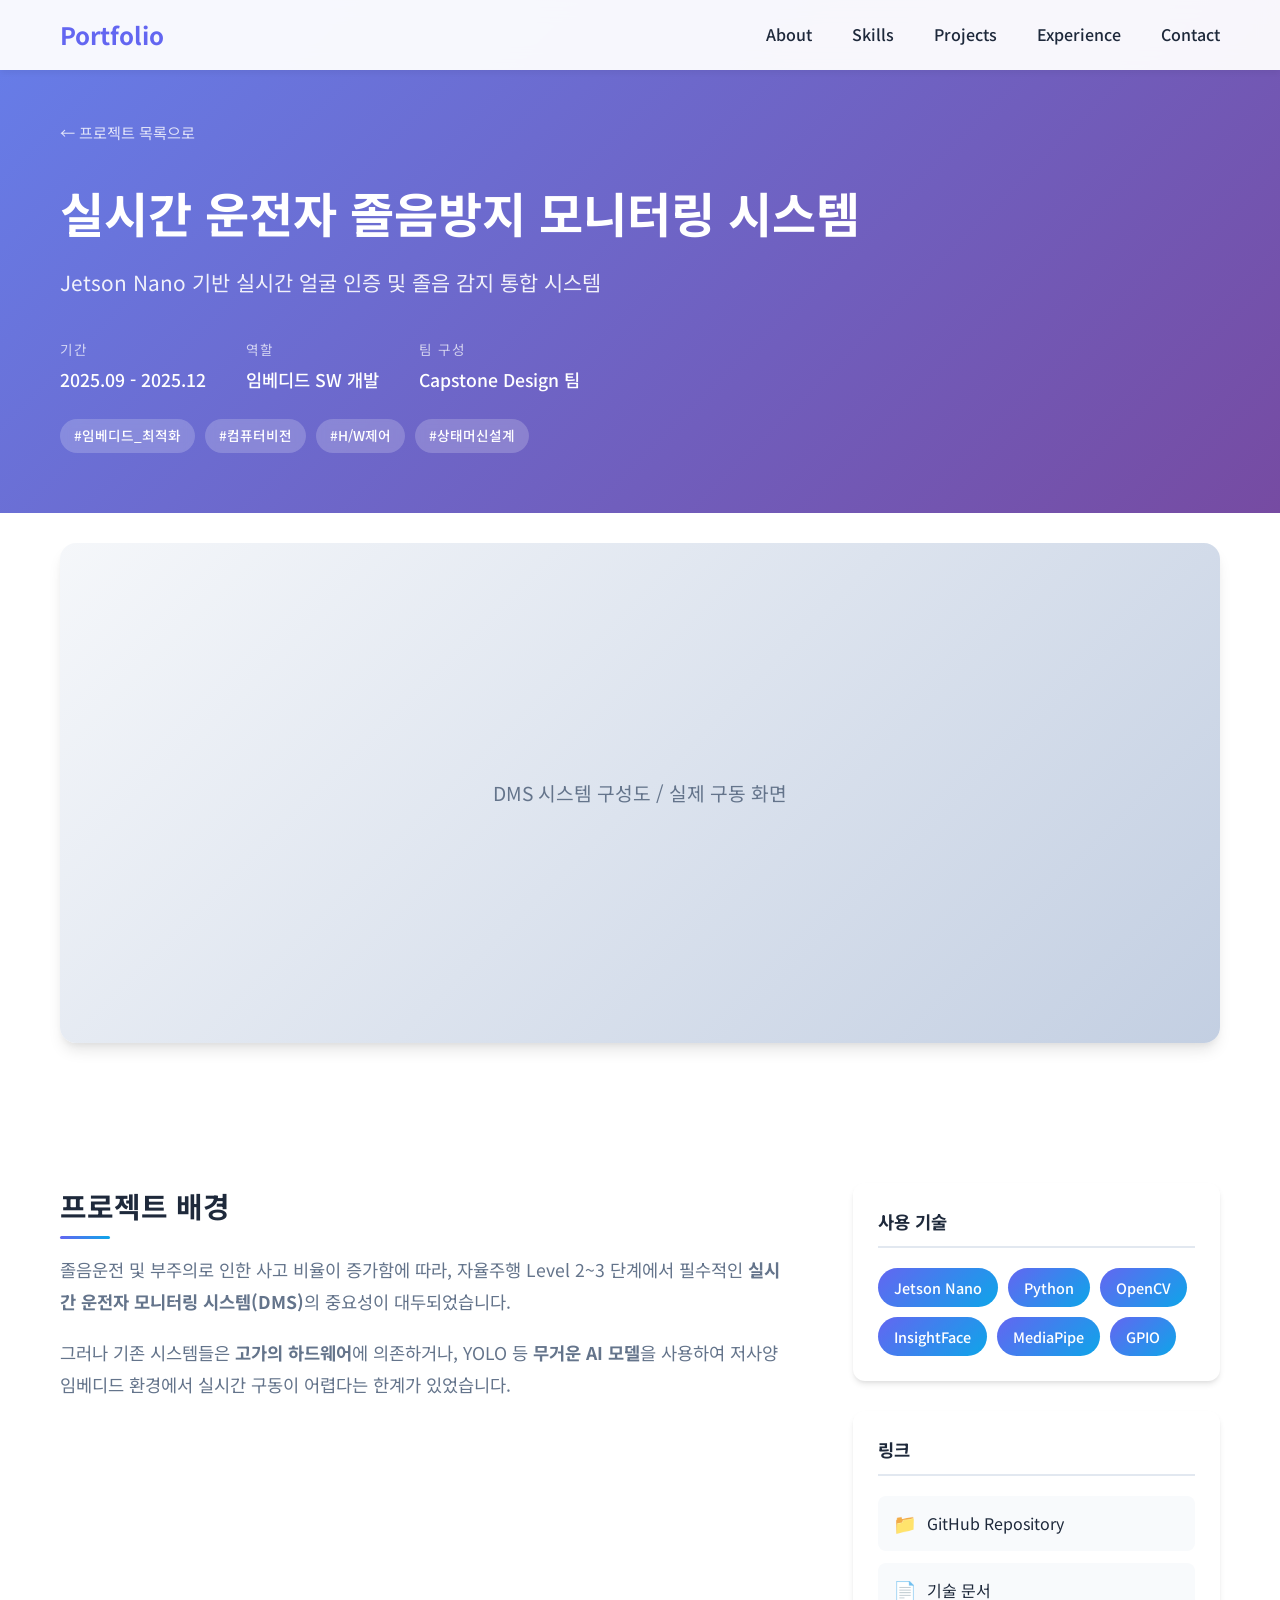
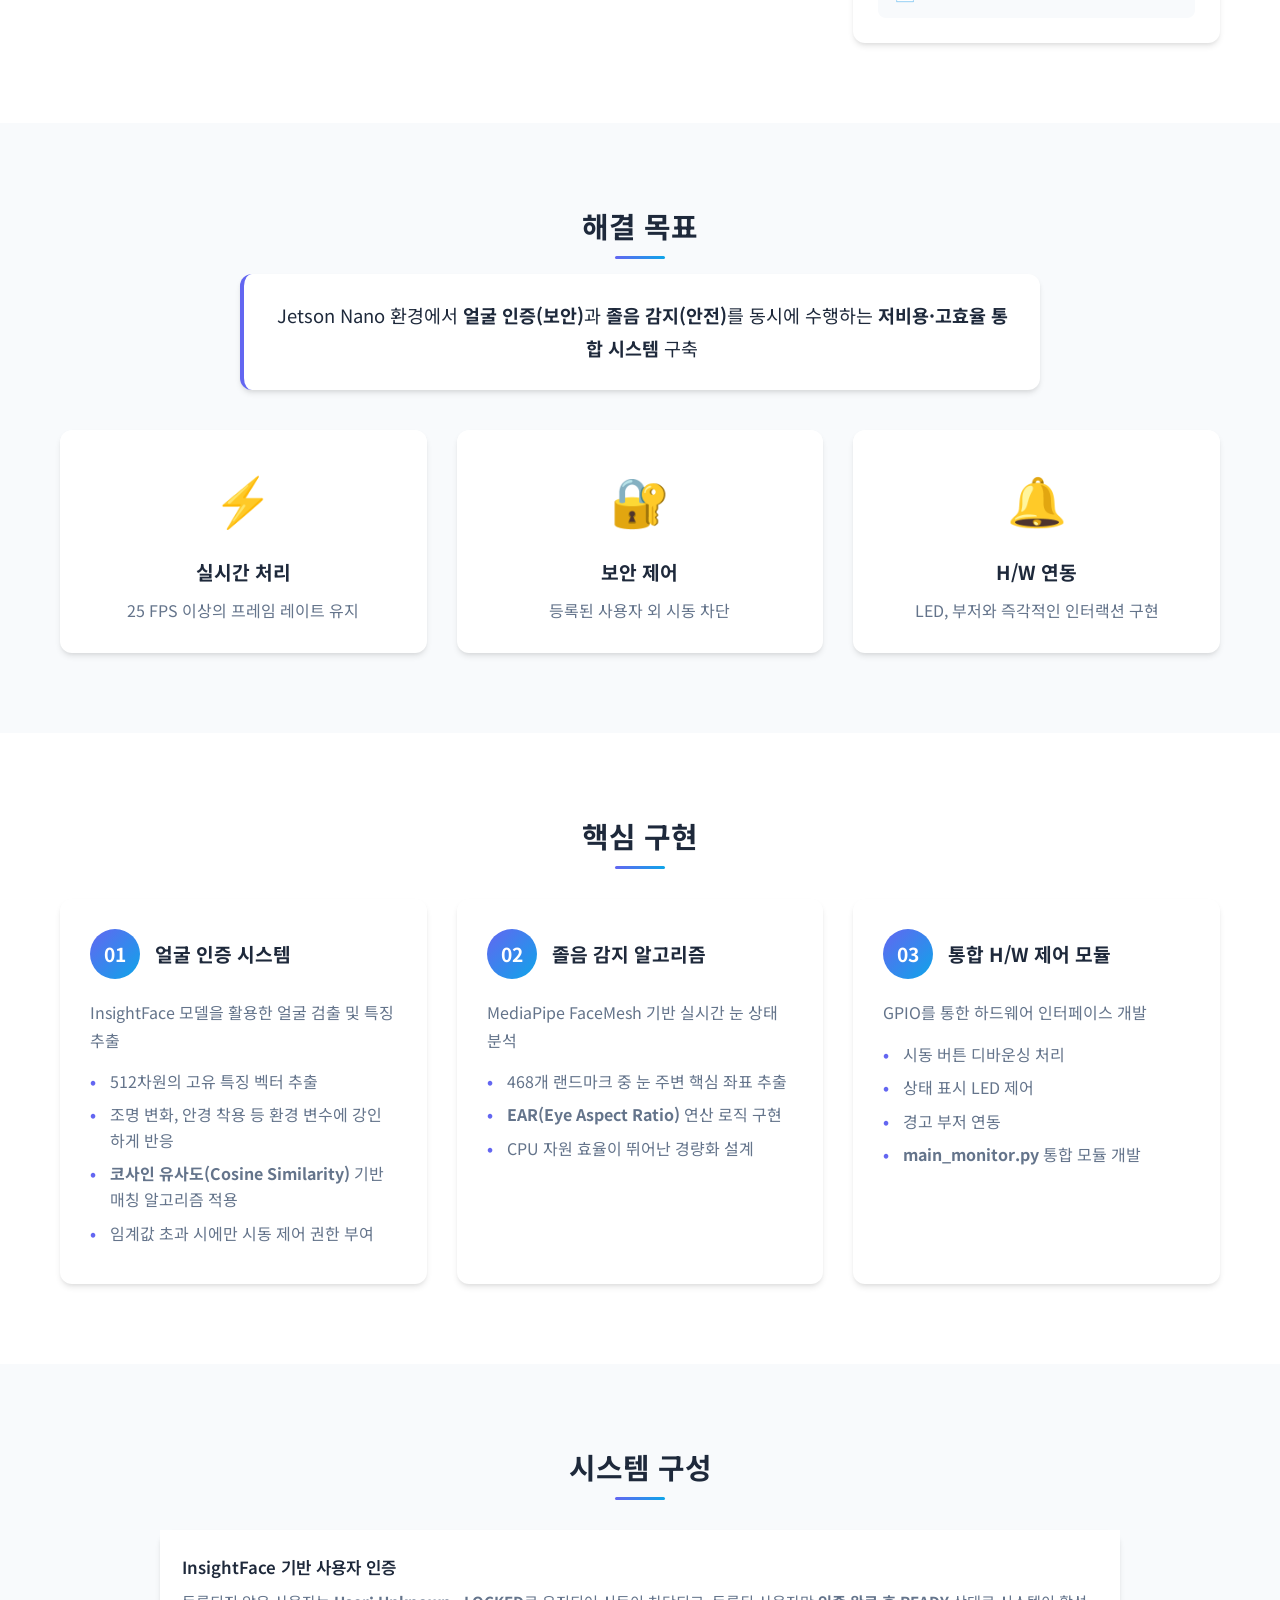
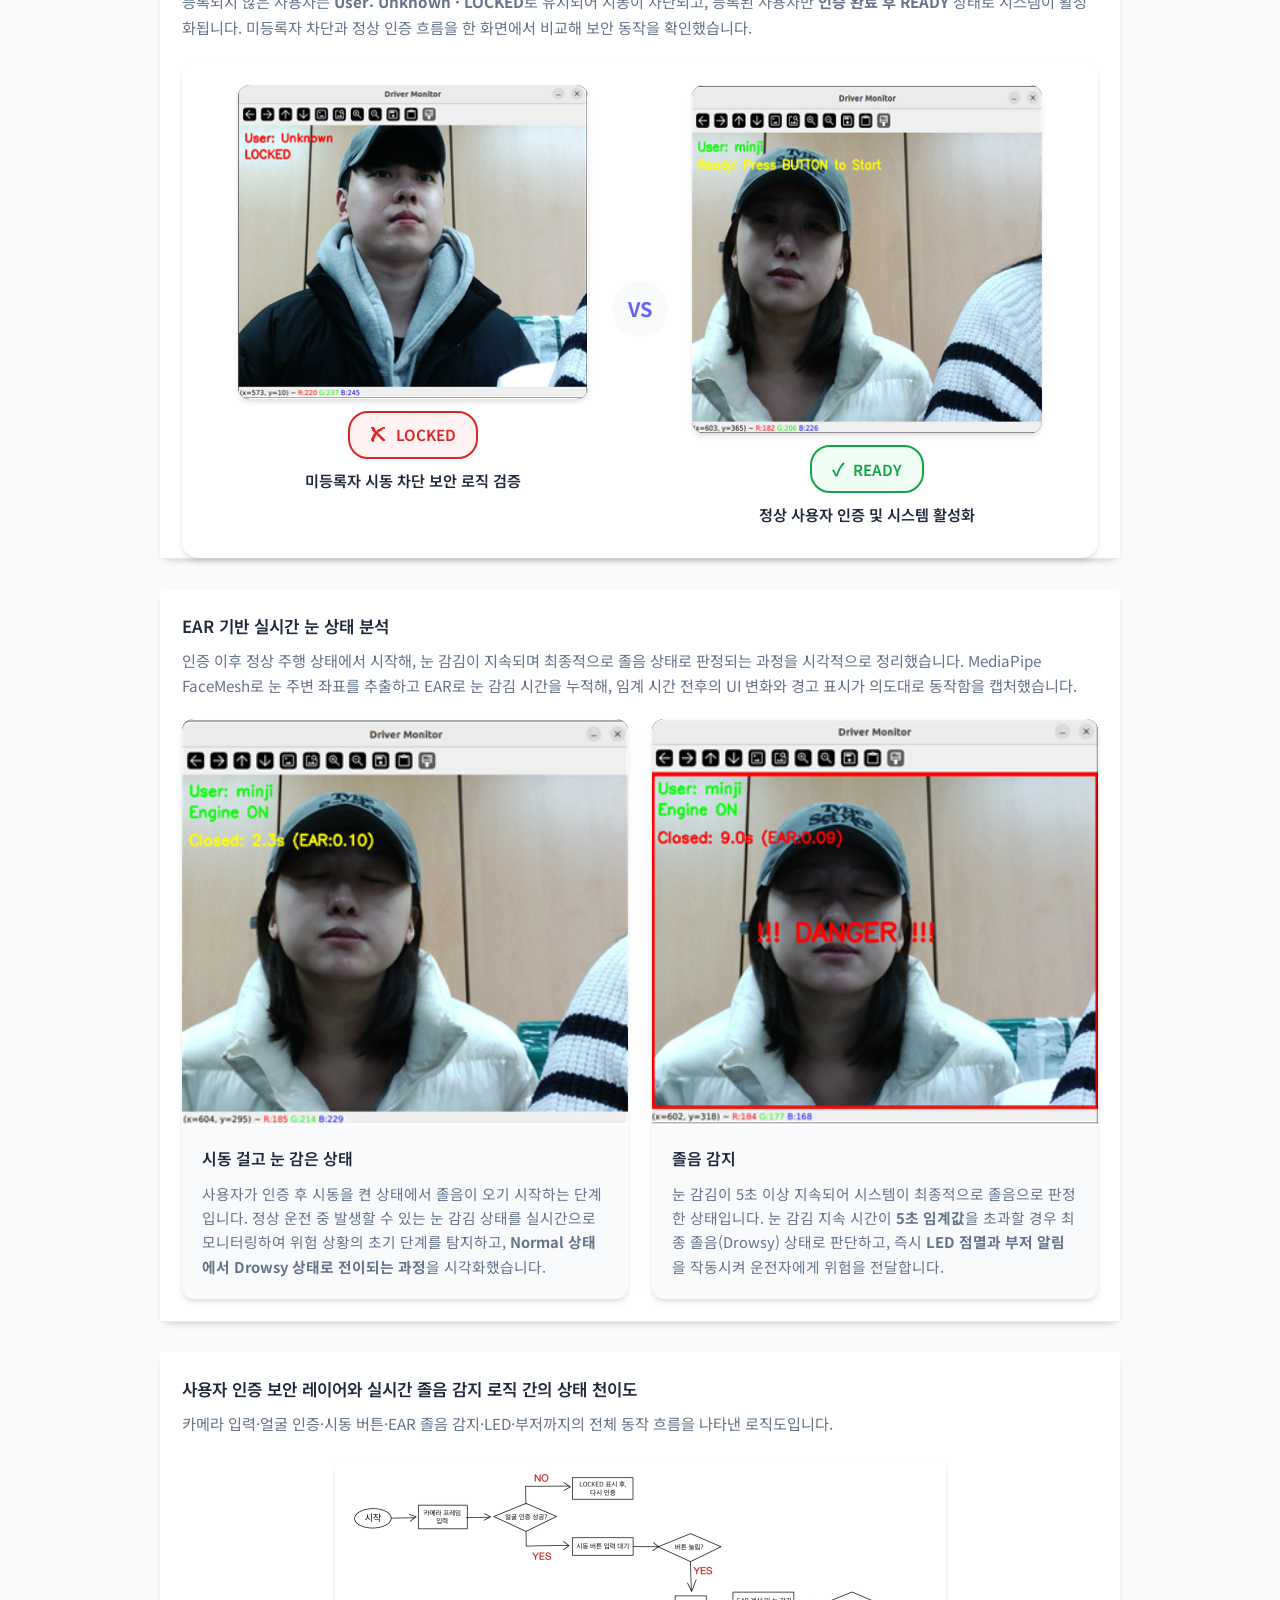
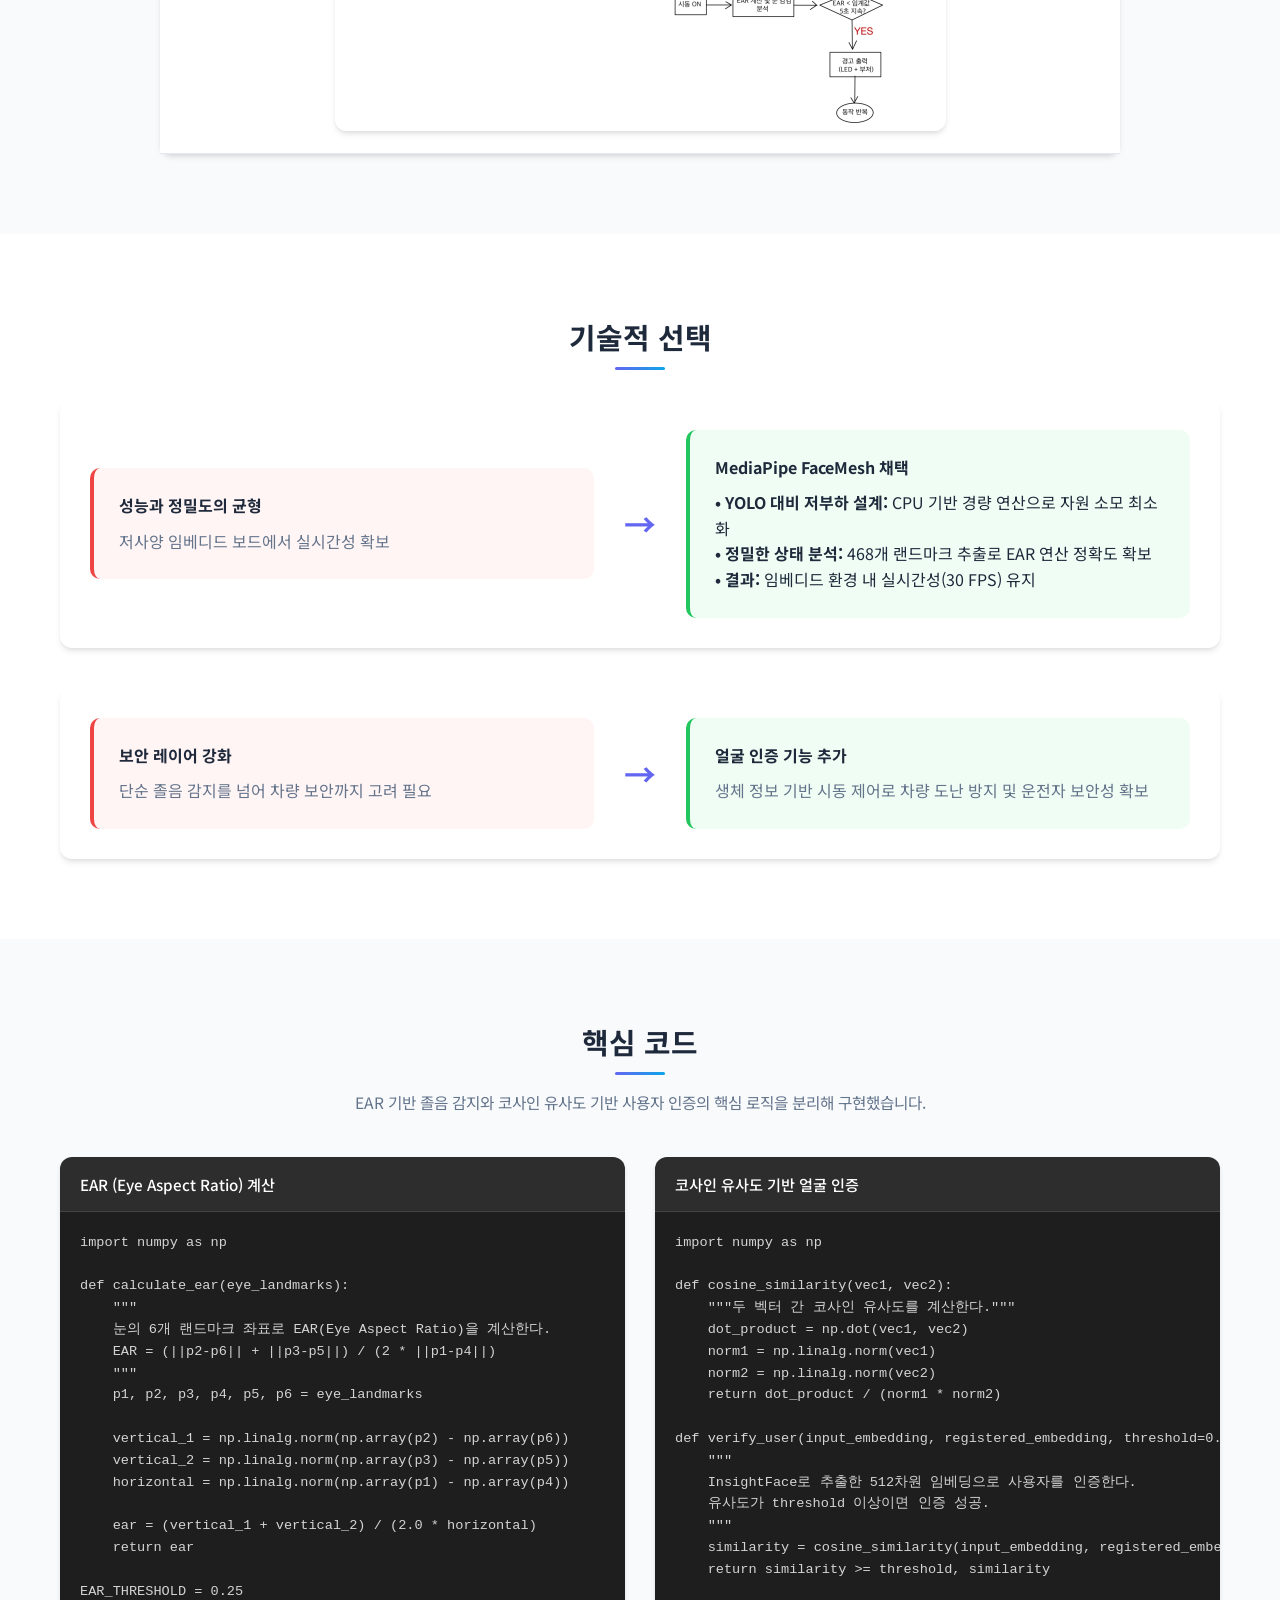
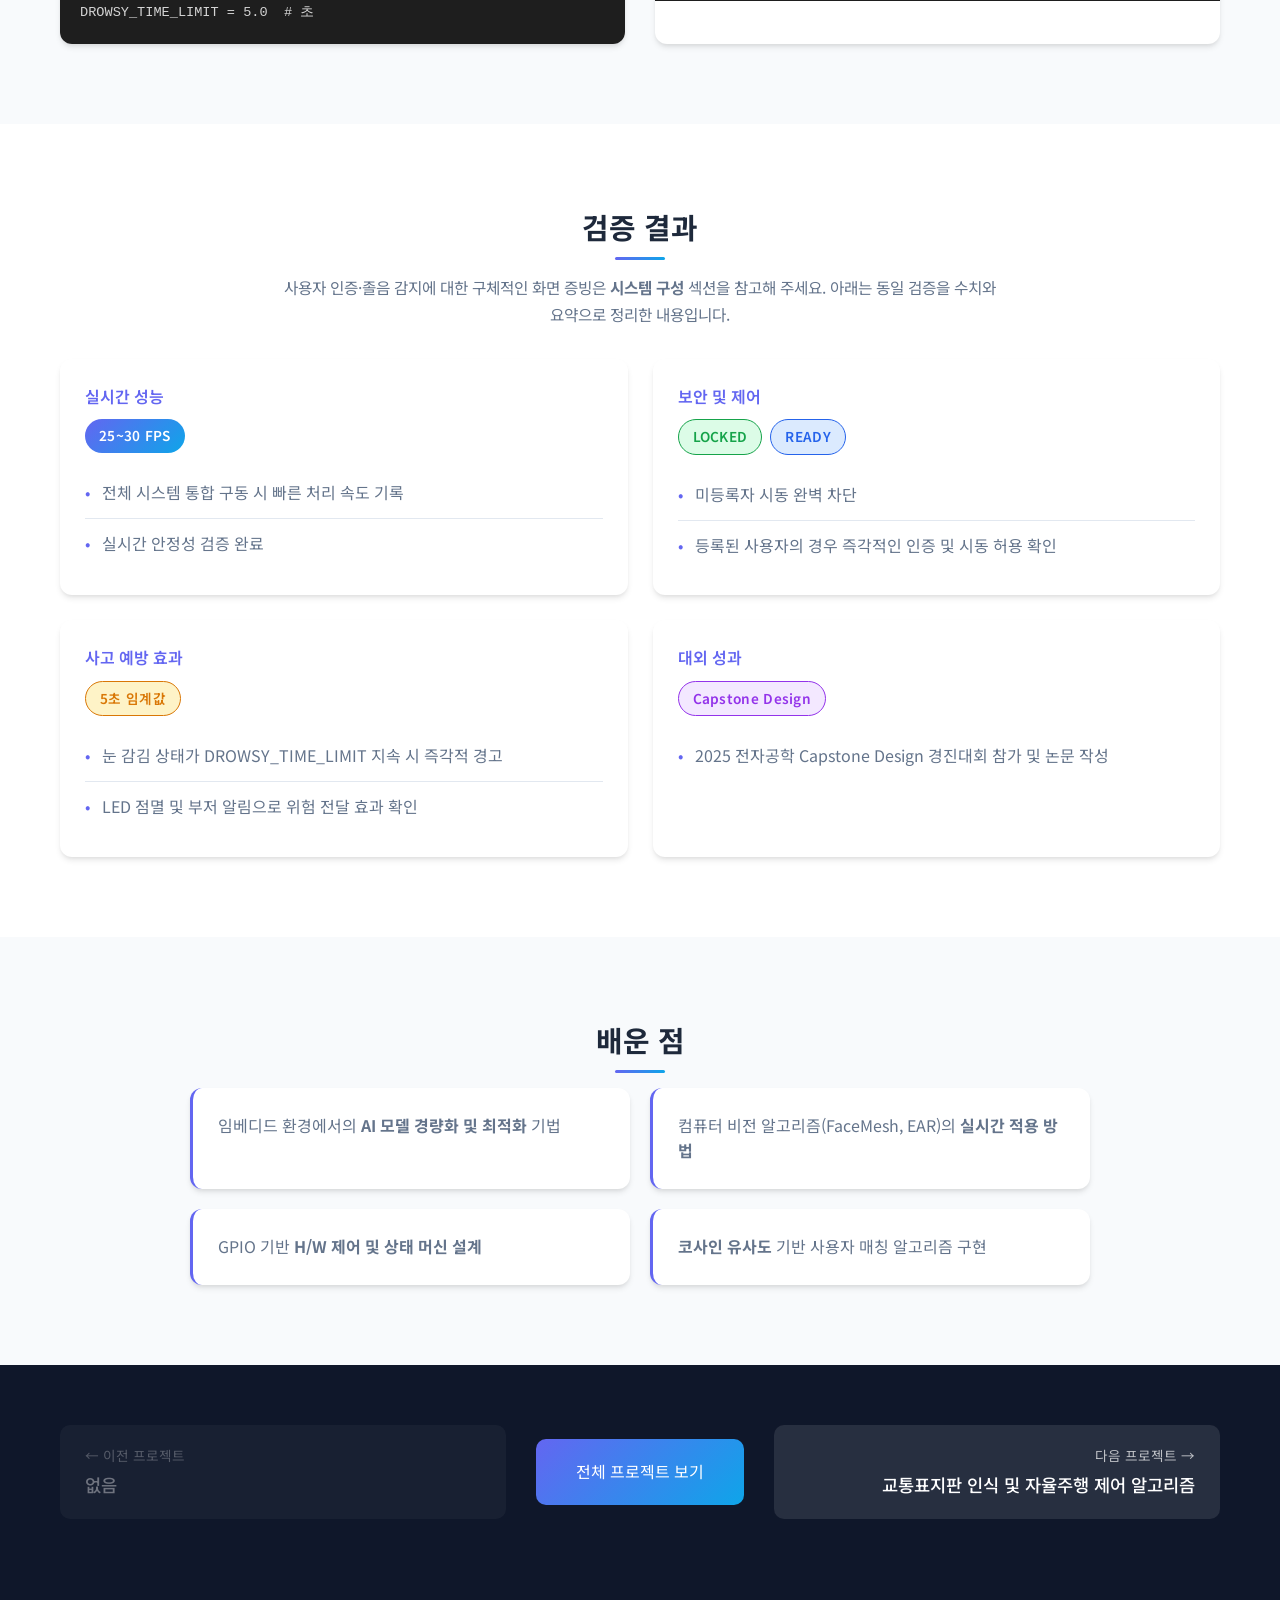
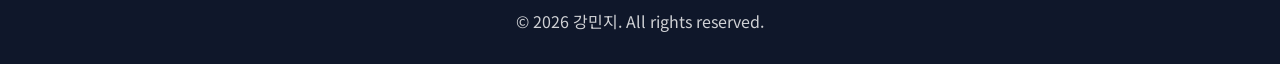
==== commit 1e4eddc2: "포트폴리오 업데이트: project4(YOLOv11n 침입 감지 CCTV), 이미지·모달·라이트박스, 기타 페이지 보완 Made-with: Cursor" ====
--- a/project1.html
+++ b/project1.html
@@ -33,7 +33,7 @@
         <div class="container">
             <a href="index.html#projects" class="back-link">← 프로젝트 목록으로</a>
             <h1 class="project-detail-title">실시간 운전자 졸음방지 모니터링 시스템</h1>
-            <p class="project-subtitle">저비용 임베디드 환경에서 실시간 얼굴 인증과 졸음 감지를 동시에 수행하는 통합 안전 시스템</p>
+            <p class="project-subtitle">Jetson Nano 기반 실시간 얼굴 인증 및 졸음 감지 통합 시스템</p>
             <div class="project-meta">
                 <div class="meta-item">
                     <span class="meta-label">기간</span>
@@ -154,7 +154,7 @@
                 <div class="role-card">
                     <div class="role-header">
                         <span class="role-number">01</span>
-                        <h3>안면 인증 시스템</h3>
+                        <h3>얼굴 인증 시스템</h3>
                     </div>
                     <p>InsightFace 모델을 활용한 얼굴 검출 및 특징 추출</p>
                     <ul class="role-details">
@@ -167,7 +167,7 @@
                 <div class="role-card">
                     <div class="role-header">
                         <span class="role-number">02</span>
-                        <h3>경량 졸음 감지 알고리즘</h3>
+                        <h3>졸음 감지 알고리즘</h3>
                     </div>
                     <p>MediaPipe FaceMesh 기반 실시간 눈 상태 분석</p>
                     <ul class="role-details">
@@ -193,39 +193,8 @@
         </div>
     </section>
 
-    <!-- 기술적 선택 (R) -->
+    <!-- 시스템 구성 -->
     <section class="project-section bg-light">
-        <div class="container">
-            <h2 class="content-title center">기술적 선택</h2>
-            <div class="challenges-list">
-                <div class="challenge-item">
-                    <div class="challenge-problem">
-                        <h3>알고리즘 최적화</h3>
-                        <p>저사양 임베디드 보드에서 연산 부하를 줄이면서도 정교한 추적이 필요</p>
-                    </div>
-                    <div class="challenge-arrow">→</div>
-                    <div class="challenge-solution">
-                        <h3>MediaPipe + EAR 채택</h3>
-                        <p>CPU 자원 효율이 뛰어난 MediaPipe와 수식 기반 EAR 분석 방식으로 실시간 처리 가능</p>
-                    </div>
-                </div>
-                <div class="challenge-item">
-                    <div class="challenge-problem">
-                        <h3>보안 레이어 강화</h3>
-                        <p>단순 졸음 감지를 넘어 차량 보안까지 고려 필요</p>
-                    </div>
-                    <div class="challenge-arrow">→</div>
-                    <div class="challenge-solution">
-                        <h3>얼굴 인증 기능 추가</h3>
-                        <p>생체 정보 기반 시동 제어로 차량 도난 방지 및 운전자 보안성 확보</p>
-                    </div>
-                </div>
-            </div>
-        </div>
-    </section>
-
-    <!-- 시스템 구성 -->
-    <section class="project-section">
         <div class="container">
             <h2 class="content-title center">시스템 구성</h2>
             <div class="screenshots-grid screenshots-grid--stack">
@@ -240,8 +209,8 @@
                         </p>
                         <div class="verification-comparison verification-comparison--embedded">
                             <div class="comparison-item">
-                                <div class="comparison-image">
-                                    <img src="images/unknown-user.png" alt="미등록 사용자 인식">
+                                <div class="comparison-image comparison-image--fit">
+                                    <img src="images/unknown-user-locked.png" alt="미등록 사용자: User Unknown, LOCKED">
                                 </div>
                                 <div class="comparison-label fail">
                                     <span class="label-icon">✗</span>
@@ -251,8 +220,8 @@
                             </div>
                             <div class="comparison-vs">VS</div>
                             <div class="comparison-item">
-                                <div class="comparison-image crop-top">
-                                    <img src="images/registered-user.png" alt="등록된 사용자 인식">
+                                <div class="comparison-image comparison-image--fit">
+                                    <img src="images/registered-user-ready.png" alt="등록 사용자: User minji, Ready Press BUTTON to Start">
                                 </div>
                                 <div class="comparison-label success">
                                     <span class="label-icon">✓</span>
@@ -275,8 +244,8 @@
                         </p>
                         <div class="state-flow-grid">
                             <div class="state-flow-card">
-                                <div class="state-flow-image crop-top">
-                                    <img src="images/drowsy-flow.png" alt="시동 후 눈 감김 상태">
+                                <div class="state-flow-image state-flow-image--fit">
+                                    <img src="images/engine-on-eyes-closed.png" alt="Driver Monitor: Engine ON, 눈 감김 2.3초 EAR 0.10">
                                 </div>
                                 <div class="state-flow-text">
                                     <h4>시동 걸고 눈 감은 상태</h4>
@@ -288,8 +257,8 @@
                                 </div>
                             </div>
                             <div class="state-flow-card">
-                                <div class="state-flow-image crop-bottom">
-                                    <img src="images/drowsy-flow.png" alt="졸음 감지">
+                                <div class="state-flow-image state-flow-image--fit">
+                                    <img src="images/drowsiness-danger.png" alt="Driver Monitor: 졸음 감지, Closed 9.0s, DANGER 경고">
                                 </div>
                                 <div class="state-flow-text">
                                     <h4>졸음 감지</h4>
@@ -306,16 +275,109 @@
 
                 <div class="screenshot-item screenshot-item--block">
                     <div class="screenshot-body">
-                        <div class="screenshot-placeholder">H/W 구성도</div>
-                    </div>
-                    <p class="screenshot-caption screenshot-caption--title">GPIO 연결 LED, 부저, 시동 버튼</p>
+                        <h3 class="screenshot-block-heading">사용자 인증 보안 레이어와 실시간 졸음 감지 로직 간의 상태 천이도</h3>
+                        <p class="screenshot-block-intro">
+                            카메라 입력·얼굴 인증·시동 버튼·EAR 졸음 감지·LED·부저까지의 전체 동작 흐름을 나타낸 로직도입니다.
+                        </p>
+                        <div class="hw-diagram">
+                            <img src="images/hw-flowchart.png" width="611" height="274" alt="H/W 구성 및 시스템 동작 흐름도: 얼굴 인증, 시동 ON, EAR 기반 졸음 감지 및 경고">
+                        </div>
+                    </div>
+
+                </div>
+            </div>
+        </div>
+    </section>
+
+    <!-- 기술적 선택 (R) -->
+    <section class="project-section">
+        <div class="container">
+            <h2 class="content-title center">기술적 선택</h2>
+            <div class="challenges-list">
+                <div class="challenge-item">
+                    <div class="challenge-problem">
+                        <h3>성능과 정밀도의 균형</h3>
+                        <p>저사양 임베디드 보드에서 실시간성 확보</p>
+                    </div>
+                    <div class="challenge-arrow">→</div>
+                    <div class="challenge-solution" style="flex: 2;">
+                        <h3>MediaPipe FaceMesh 채택</h3>
+                        <ul style="list-style: none; padding: 0; margin-top: 10px;">
+                            <li><strong>• YOLO 대비 저부하 설계:</strong> CPU 기반 경량 연산으로 자원 소모 최소화</li>
+                            <li><strong>• 정밀한 상태 분석:</strong> 468개 랜드마크 추출로 EAR 연산 정확도 확보</li>
+                            <li><strong>• 결과:</strong> 임베디드 환경 내 실시간성(30 FPS) 유지</li>
+                        </ul>
+                    </div>
+                </div>
+                <div class="challenge-item">
+                    <div class="challenge-problem">
+                        <h3>보안 레이어 강화</h3>
+                        <p>단순 졸음 감지를 넘어 차량 보안까지 고려 필요</p>
+                    </div>
+                    <div class="challenge-arrow">→</div>
+                    <div class="challenge-solution">
+                        <h3>얼굴 인증 기능 추가</h3>
+                        <p>생체 정보 기반 시동 제어로 차량 도난 방지 및 운전자 보안성 확보</p>
+                    </div>
+                </div>
+            </div>
+        </div>
+    </section>
+
+    <!-- 핵심 코드 -->
+    <section class="project-section bg-light">
+        <div class="container">
+            <h2 class="content-title center">핵심 코드</h2>
+            <p class="results-lead" style="margin-bottom: 0;">
+                EAR 기반 졸음 감지와 코사인 유사도 기반 사용자 인증의 핵심 로직을 분리해 구현했습니다.
+            </p>
+            <div class="code-blocks">
+                <div class="code-block-item">
+                    <h4 class="code-title">EAR (Eye Aspect Ratio) 계산</h4>
+                    <pre class="code-snippet"><code>import numpy as np
+
+def calculate_ear(eye_landmarks):
+    """
+    눈의 6개 랜드마크 좌표로 EAR(Eye Aspect Ratio)을 계산한다.
+    EAR = (||p2-p6|| + ||p3-p5||) / (2 * ||p1-p4||)
+    """
+    p1, p2, p3, p4, p5, p6 = eye_landmarks
+    
+    vertical_1 = np.linalg.norm(np.array(p2) - np.array(p6))
+    vertical_2 = np.linalg.norm(np.array(p3) - np.array(p5))
+    horizontal = np.linalg.norm(np.array(p1) - np.array(p4))
+    
+    ear = (vertical_1 + vertical_2) / (2.0 * horizontal)
+    return ear
+
+EAR_THRESHOLD = 0.25
+DROWSY_TIME_LIMIT = 5.0  # 초</code></pre>
+                </div>
+                <div class="code-block-item">
+                    <h4 class="code-title">코사인 유사도 기반 얼굴 인증</h4>
+                    <pre class="code-snippet"><code>import numpy as np
+
+def cosine_similarity(vec1, vec2):
+    """두 벡터 간 코사인 유사도를 계산한다."""
+    dot_product = np.dot(vec1, vec2)
+    norm1 = np.linalg.norm(vec1)
+    norm2 = np.linalg.norm(vec2)
+    return dot_product / (norm1 * norm2)
+
+def verify_user(input_embedding, registered_embedding, threshold=0.6):
+    """
+    InsightFace로 추출한 512차원 임베딩으로 사용자를 인증한다.
+    유사도가 threshold 이상이면 인증 성공.
+    """
+    similarity = cosine_similarity(input_embedding, registered_embedding)
+    return similarity >= threshold, similarity</code></pre>
                 </div>
             </div>
         </div>
     </section>
 
     <!-- 검증 결과 (R) -->
-    <section class="project-section bg-light">
+    <section class="project-section">
         <div class="container">
             <h2 class="content-title center">검증 결과</h2>
             <p class="results-lead">
@@ -326,10 +388,13 @@
             <div class="results-grid">
                 <div class="results-box">
                     <h3 class="results-subtitle">실시간 성능</h3>
+                    <div class="result-badge-group">
+                        <span class="result-badge primary">25~30 FPS</span>
+                    </div>
                     <ul class="results-list">
                         <li>
                             <span class="result-icon">•</span>
-                            <span>전체 시스템 통합 구동 시 약 <strong>25~30 FPS</strong>의 빠른 처리 속도 기록</span>
+                            <span>전체 시스템 통합 구동 시 빠른 처리 속도 기록</span>
                         </li>
                         <li>
                             <span class="result-icon">•</span>
@@ -339,10 +404,14 @@
                 </div>
                 <div class="results-box">
                     <h3 class="results-subtitle">보안 및 제어</h3>
+                    <div class="result-badge-group">
+                        <span class="result-badge success">LOCKED</span>
+                        <span class="result-badge info">READY</span>
+                    </div>
                     <ul class="results-list">
                         <li>
                             <span class="result-icon">•</span>
-                            <span>미등록자 시동 완벽 차단 (<strong>LOCKED 상태 유지</strong>)</span>
+                            <span>미등록자 시동 완벽 차단</span>
                         </li>
                         <li>
                             <span class="result-icon">•</span>
@@ -352,10 +421,13 @@
                 </div>
                 <div class="results-box">
                     <h3 class="results-subtitle">사고 예방 효과</h3>
+                    <div class="result-badge-group">
+                        <span class="result-badge warning">5초 임계값</span>
+                    </div>
                     <ul class="results-list">
                         <li>
                             <span class="result-icon">•</span>
-                            <span>눈 감김 상태가 <strong>5초(DROWSY_TIME_LIMIT)</strong> 지속 시 즉각적 경고</span>
+                            <span>눈 감김 상태가 DROWSY_TIME_LIMIT 지속 시 즉각적 경고</span>
                         </li>
                         <li>
                             <span class="result-icon">•</span>
@@ -365,10 +437,13 @@
                 </div>
                 <div class="results-box">
                     <h3 class="results-subtitle">대외 성과</h3>
+                    <div class="result-badge-group">
+                        <span class="result-badge accent">Capstone Design</span>
+                    </div>
                     <ul class="results-list">
                         <li>
                             <span class="result-icon">•</span>
-                            <span><strong>2025 전자공학 Capstone Design 경진대회</strong> 참가 및 결과 보고 완료</span>
+                            <span>2025 전자공학 Capstone Design 경진대회 참가 및 논문 작성</span>
                         </li>
                     </ul>
                 </div>
@@ -377,7 +452,7 @@
     </section>
 
     <!-- 배운 점 -->
-    <section class="project-section">
+    <section class="project-section bg-light">
         <div class="container">
             <h2 class="content-title center">배운 점</h2>
             <div class="learnings-grid">
@@ -419,7 +494,7 @@
     <!-- Footer -->
     <footer class="footer">
         <div class="container">
-            <p>&copy; 2026 [이름]. All rights reserved.</p>
+            <p>&copy; 2026 강민지. All rights reserved.</p>
         </div>
     </footer>
 
--- a/project-detail.css
+++ b/project-detail.css
@@ -18,6 +18,24 @@
 .back-link:hover {
     color: white;
     transform: translateX(-5px);
+}
+
+/* 학사 논문 등 문서 유형 배지 (project4 등) */
+.project-doc-type {
+    margin: 0 0 14px;
+}
+
+.doc-type-badge {
+    display: inline-block;
+    padding: 6px 14px;
+    border-radius: 999px;
+    font-size: 0.82rem;
+    font-weight: 600;
+    letter-spacing: 0.04em;
+    background: rgba(255, 255, 255, 0.22);
+    border: 1px solid rgba(255, 255, 255, 0.4);
+    color: #fff;
+    backdrop-filter: blur(6px);
 }
 
 .project-detail-title {
@@ -491,6 +509,19 @@
     object-position: bottom;
 }
 
+/* 전체 프레임이 잘리지 않도록 표시 (시동 ON + 눈 감음 캡처 등) */
+.state-flow-image.state-flow-image--fit {
+    overflow: hidden;
+    background: #1a1a1a;
+}
+
+.state-flow-image.state-flow-image--fit img {
+    height: auto;
+    max-height: none;
+    object-fit: contain;
+    object-position: center;
+}
+
 .state-flow-text {
     padding: 20px;
 }
@@ -524,6 +555,37 @@
     justify-content: center;
     color: white;
     font-size: 1.1rem;
+}
+
+/* H/W 구성도(플로우차트) — 원본(611×274) 이상으로 늘리지 않아 업스케일 흐림 방지 */
+.hw-diagram {
+    margin: 0 22px 22px;
+    display: flex;
+    justify-content: center;
+}
+
+.hw-diagram img {
+    width: auto;
+    max-width: 100%;
+    height: auto;
+    display: block;
+    border-radius: 12px;
+    box-shadow: var(--shadow);
+}
+
+/* 상태 전이도 등 가로형 다이어그램 — 컨테이너에 맞춰 축소, 과대 확대 방지 */
+.hw-diagram--state {
+    margin-left: auto;
+    margin-right: auto;
+}
+
+.hw-diagram--state img {
+    max-width: min(100%, 560px);
+    width: auto;
+    height: auto;
+    margin-left: auto;
+    margin-right: auto;
+    object-fit: contain;
 }
 
 .screenshot-caption {
@@ -587,6 +649,17 @@
 
 .comparison-image.crop-bottom img {
     object-position: bottom;
+}
+
+.comparison-image.comparison-image--fit {
+    background: #1a1a1a;
+}
+
+.comparison-image.comparison-image--fit img {
+    height: auto;
+    max-height: none;
+    object-fit: contain;
+    object-position: center;
 }
 
 .comparison-label {
@@ -676,8 +749,53 @@
 .results-subtitle {
     font-size: 1rem;
     color: var(--primary-color);
+    margin-bottom: 10px;
+    font-weight: 600;
+}
+
+.result-badge-group {
+    display: flex;
+    flex-wrap: wrap;
+    gap: 8px;
     margin-bottom: 15px;
+}
+
+.result-badge {
+    display: inline-block;
+    padding: 6px 14px;
+    border-radius: 20px;
+    font-size: 0.85rem;
     font-weight: 600;
+    letter-spacing: 0.3px;
+}
+
+.result-badge.primary {
+    background: linear-gradient(135deg, var(--primary-color), var(--secondary-color));
+    color: white;
+}
+
+.result-badge.success {
+    background-color: #dcfce7;
+    color: #16a34a;
+    border: 1px solid #16a34a;
+}
+
+.result-badge.info {
+    background-color: #dbeafe;
+    color: #2563eb;
+    border: 1px solid #2563eb;
+}
+
+.result-badge.warning {
+    background-color: #fef3c7;
+    color: #d97706;
+    border: 1px solid #d97706;
+}
+
+.result-badge.accent {
+    background-color: #f3e8ff;
+    color: #9333ea;
+    border: 1px solid #9333ea;
 }
 
 .results-list,
@@ -729,6 +847,248 @@
     color: var(--text-light);
     line-height: 1.6;
     margin: 0;
+}
+
+/* ===== Future Work / Limitations Section ===== */
+.section-lead {
+    text-align: center;
+    color: var(--text-light);
+    font-size: 1rem;
+    line-height: 1.7;
+    max-width: 700px;
+    margin: 0 auto 40px;
+}
+
+.future-work-grid {
+    display: grid;
+    grid-template-columns: repeat(2, 1fr);
+    gap: 30px;
+}
+
+.future-work-card {
+    background-color: var(--bg-white);
+    border-radius: 16px;
+    padding: 30px;
+    box-shadow: var(--shadow);
+    border-top: 4px solid;
+}
+
+.future-work-card.limitation {
+    border-top-color: #f59e0b;
+}
+
+.future-work-card.improvement {
+    border-top-color: #10b981;
+}
+
+.future-work-card .card-header {
+    display: flex;
+    align-items: center;
+    gap: 12px;
+    margin-bottom: 25px;
+    padding-bottom: 15px;
+    border-bottom: 1px solid var(--border-color);
+}
+
+.future-work-card .card-icon {
+    font-size: 1.8rem;
+}
+
+.future-work-card .card-header h3 {
+    font-size: 1.2rem;
+    color: var(--text-dark);
+    margin: 0;
+}
+
+.future-list {
+    list-style: none;
+    padding: 0;
+    margin: 0;
+    display: flex;
+    flex-direction: column;
+    gap: 20px;
+}
+
+.future-list li {
+    display: flex;
+    align-items: flex-start;
+    gap: 15px;
+}
+
+.future-list .list-icon {
+    font-size: 1.3rem;
+    flex-shrink: 0;
+    width: 40px;
+    height: 40px;
+    display: flex;
+    align-items: center;
+    justify-content: center;
+    background-color: var(--bg-light);
+    border-radius: 10px;
+}
+
+.future-list .list-content {
+    flex: 1;
+}
+
+.future-list .list-content strong {
+    display: block;
+    color: var(--text-dark);
+    font-size: 0.95rem;
+    margin-bottom: 5px;
+}
+
+.future-list .list-content p {
+    color: var(--text-light);
+    font-size: 0.9rem;
+    line-height: 1.6;
+    margin: 0;
+}
+
+@media (max-width: 992px) {
+    .future-work-grid {
+        grid-template-columns: 1fr;
+    }
+}
+
+@media (max-width: 576px) {
+    .future-work-card {
+        padding: 20px;
+    }
+    
+    .future-list .list-icon {
+        width: 35px;
+        height: 35px;
+        font-size: 1.1rem;
+    }
+}
+
+/* ===== Tech Decision Flow (Problem → Solution → Rationale) ===== */
+.tech-decision-flow {
+    display: flex;
+    flex-direction: column;
+    gap: 30px;
+    margin-top: 40px;
+}
+
+.decision-card {
+    background-color: var(--bg-white);
+    border-radius: 16px;
+    padding: 35px;
+    box-shadow: var(--shadow);
+}
+
+.decision-header {
+    display: flex;
+    align-items: center;
+    gap: 15px;
+    margin-bottom: 12px;
+}
+
+.decision-header h3 {
+    font-size: 1.15rem;
+    color: var(--text-dark);
+    margin: 0;
+}
+
+.decision-badge {
+    display: inline-block;
+    padding: 5px 12px;
+    border-radius: 15px;
+    font-size: 0.75rem;
+    font-weight: 700;
+    text-transform: uppercase;
+    letter-spacing: 0.5px;
+}
+
+.decision-badge.problem {
+    background-color: #fef2f2;
+    color: #dc2626;
+    border: 1px solid #dc2626;
+}
+
+.decision-badge.solution {
+    background-color: #f0fdf4;
+    color: #16a34a;
+    border: 1px solid #16a34a;
+}
+
+.decision-badge.rationale {
+    background-color: #eff6ff;
+    color: #2563eb;
+    border: 1px solid #2563eb;
+}
+
+.decision-desc {
+    color: var(--text-light);
+    line-height: 1.7;
+    font-size: 0.95rem;
+    margin: 0 0 5px;
+    padding-left: 0;
+}
+
+.decision-arrow-down {
+    text-align: center;
+    font-size: 1.5rem;
+    color: var(--primary-color);
+    padding: 15px 0;
+}
+
+.rationale-grid {
+    display: grid;
+    grid-template-columns: repeat(3, 1fr);
+    gap: 20px;
+    margin-top: 20px;
+}
+
+.rationale-item {
+    display: flex;
+    align-items: flex-start;
+    gap: 15px;
+    padding: 20px;
+    background-color: var(--bg-light);
+    border-radius: 12px;
+    border-left: 3px solid var(--primary-color);
+}
+
+.rationale-icon {
+    font-size: 1.8rem;
+    flex-shrink: 0;
+}
+
+.rationale-content h4 {
+    font-size: 0.95rem;
+    color: var(--text-dark);
+    margin: 0 0 8px;
+}
+
+.rationale-content p {
+    font-size: 0.85rem;
+    color: var(--text-light);
+    line-height: 1.6;
+    margin: 0;
+}
+
+@media (max-width: 992px) {
+    .rationale-grid {
+        grid-template-columns: 1fr;
+    }
+}
+
+@media (max-width: 576px) {
+    .decision-card {
+        padding: 25px;
+    }
+    
+    .decision-header {
+        flex-direction: column;
+        align-items: flex-start;
+        gap: 10px;
+    }
+    
+    .rationale-item {
+        padding: 15px;
+    }
 }
 
 .learnings-box {
@@ -950,6 +1310,14 @@
 .architecture-overview {
     max-width: 900px;
     margin: 0 auto;
+}
+
+.subsection-title {
+    font-size: 1.3rem;
+    color: var(--text-dark);
+    text-align: center;
+    margin-bottom: 20px;
+    font-weight: 600;
 }
 
 .architecture-intro {
@@ -1212,6 +1580,154 @@
     font-weight: 500;
 }
 
+/* ===== Project 2: Dataset Grid ===== */
+.dataset-grid {
+    display: grid;
+    grid-template-columns: repeat(5, 1fr);
+    gap: 15px;
+    padding: 20px 22px;
+}
+
+.dataset-class {
+    background-color: var(--bg-light);
+    border-radius: 12px;
+    overflow: hidden;
+    transition: var(--transition);
+    border: 2px solid transparent;
+}
+
+.dataset-class:hover {
+    transform: translateY(-5px);
+    box-shadow: var(--shadow-lg);
+    border-color: var(--primary-color);
+}
+
+.dataset-samples {
+    aspect-ratio: 1;
+    overflow: hidden;
+}
+
+.sample-placeholder {
+    width: 100%;
+    height: 100%;
+    background: linear-gradient(135deg, #667eea 0%, #764ba2 100%);
+    display: flex;
+    align-items: center;
+    justify-content: center;
+    color: white;
+    font-size: 0.8rem;
+    text-align: center;
+    padding: 10px;
+}
+
+.sample-placeholder img {
+    width: 100%;
+    height: 100%;
+    object-fit: cover;
+}
+
+.dataset-info {
+    padding: 12px;
+    display: flex;
+    flex-direction: column;
+    align-items: center;
+    gap: 4px;
+    background-color: var(--bg-white);
+}
+
+.dataset-label {
+    font-weight: 600;
+    color: var(--text-dark);
+    font-size: 0.9rem;
+}
+
+.dataset-count {
+    font-size: 0.75rem;
+    color: var(--text-light);
+    background-color: var(--bg-light);
+    padding: 2px 8px;
+    border-radius: 10px;
+}
+
+.dataset-action {
+    font-size: 0.8rem;
+    color: var(--primary-color);
+    font-weight: 500;
+}
+
+.dataset-features {
+    display: flex;
+    justify-content: center;
+    flex-wrap: wrap;
+    gap: 15px;
+    padding: 20px 22px 25px;
+    border-top: 1px solid var(--border-color);
+    margin-top: 10px;
+}
+
+/* 데이터셋 → 모델 학습 결과 흐름 표시 */
+.dataset-to-training-flow {
+    display: flex;
+    flex-direction: column;
+    align-items: center;
+    justify-content: center;
+    gap: 10px;
+    padding: 12px 16px 20px;
+    margin: 0 auto;
+    max-width: 960px;
+}
+
+.dataset-to-training-flow__arrow {
+    width: 36px;
+    height: 48px;
+    color: var(--primary-color);
+    opacity: 0.9;
+}
+
+.dataset-to-training-flow__caption {
+    font-size: 0.85rem;
+    font-weight: 600;
+    color: var(--text-light);
+    letter-spacing: 0.02em;
+}
+
+.dataset-feature-item {
+    display: flex;
+    align-items: center;
+    gap: 8px;
+    padding: 10px 18px;
+    background-color: var(--bg-light);
+    border-radius: 25px;
+    font-size: 0.9rem;
+    color: var(--text-dark);
+    font-weight: 500;
+}
+
+.feature-badge {
+    font-size: 1.1rem;
+}
+
+@media (max-width: 992px) {
+    .dataset-grid {
+        grid-template-columns: repeat(3, 1fr);
+    }
+}
+
+@media (max-width: 576px) {
+    .dataset-grid {
+        grid-template-columns: repeat(2, 1fr);
+    }
+    
+    .dataset-features {
+        gap: 10px;
+    }
+    
+    .dataset-feature-item {
+        padding: 8px 14px;
+        font-size: 0.8rem;
+    }
+}
+
 /* ===== Project 2: Training Metrics ===== */
 .training-metrics {
     display: flex;
@@ -1396,3 +1912,1418 @@
         font-size: 0.75rem;
     }
 }
+
+/* ===== Project 3: System Architecture Flow ===== */
+.system-architecture {
+    padding: 30px 22px;
+    background-color: var(--bg-light);
+    border-radius: 12px;
+    margin: 0 22px 22px;
+}
+
+.architecture-flow {
+    display: flex;
+    align-items: center;
+    justify-content: center;
+    flex-wrap: wrap;
+    gap: 15px;
+    margin-bottom: 30px;
+}
+
+.arch-node {
+    display: flex;
+    flex-direction: column;
+    align-items: center;
+    gap: 8px;
+    padding: 20px 25px;
+    background-color: var(--bg-white);
+    border-radius: 12px;
+    box-shadow: var(--shadow);
+    min-width: 100px;
+    position: relative;
+    transition: var(--transition);
+}
+
+.arch-node:hover {
+    transform: translateY(-5px);
+    box-shadow: var(--shadow-lg);
+}
+
+.arch-node.highlight {
+    background: linear-gradient(135deg, var(--primary-color), var(--secondary-color));
+    color: white;
+}
+
+.arch-node.highlight .arch-label {
+    color: white;
+}
+
+.arch-node.alert {
+    background-color: #fef2f2;
+    border: 2px solid #ef4444;
+}
+
+.arch-node .arch-icon {
+    font-size: 2rem;
+}
+
+.arch-node .arch-label {
+    font-size: 0.9rem;
+    font-weight: 600;
+    color: var(--text-dark);
+    text-align: center;
+}
+
+.arch-badge {
+    position: absolute;
+    top: -10px;
+    right: -10px;
+    padding: 4px 10px;
+    border-radius: 15px;
+    font-size: 0.7rem;
+    font-weight: 600;
+    background: linear-gradient(135deg, var(--primary-color), var(--secondary-color));
+    color: white;
+}
+
+.arch-badge.warning {
+    background: linear-gradient(135deg, #f59e0b, #ef4444);
+}
+
+.arch-arrow {
+    font-size: 1.5rem;
+    color: var(--primary-color);
+    font-weight: bold;
+}
+
+.architecture-branch {
+    display: flex;
+    align-items: center;
+    justify-content: center;
+    gap: 15px;
+    padding-top: 20px;
+    border-top: 2px dashed var(--border-color);
+    position: relative;
+}
+
+.branch-line {
+    position: absolute;
+    top: -20px;
+    left: 50%;
+    width: 2px;
+    height: 20px;
+    background-color: var(--border-color);
+}
+
+.branch-node {
+    display: flex;
+    flex-direction: column;
+    align-items: center;
+    gap: 8px;
+    padding: 20px 25px;
+    background-color: var(--bg-white);
+    border-radius: 12px;
+    box-shadow: var(--shadow);
+    min-width: 100px;
+    position: relative;
+    transition: var(--transition);
+}
+
+.branch-node:hover {
+    transform: translateY(-5px);
+    box-shadow: var(--shadow-lg);
+}
+
+.branch-node.alert {
+    background-color: #fef2f2;
+    border: 2px solid #ef4444;
+}
+
+.branch-node .arch-icon {
+    font-size: 2rem;
+}
+
+.branch-node .arch-label {
+    font-size: 0.9rem;
+    font-weight: 600;
+    color: var(--text-dark);
+    text-align: center;
+}
+
+/* ===== Project 3: Email Preview ===== */
+.email-preview {
+    margin: 0 22px 22px;
+    background-color: var(--bg-white);
+    border-radius: 12px;
+    box-shadow: var(--shadow);
+    overflow: hidden;
+    border: 1px solid var(--border-color);
+}
+
+.email-header {
+    padding: 15px 20px;
+    background-color: #f8f9fa;
+    border-bottom: 1px solid var(--border-color);
+}
+
+.email-meta {
+    display: flex;
+    flex-direction: column;
+    gap: 8px;
+}
+
+.email-from,
+.email-to {
+    font-size: 0.85rem;
+    color: var(--text-light);
+}
+
+.email-subject {
+    font-size: 1rem;
+    font-weight: 600;
+    color: var(--text-dark);
+    margin-top: 5px;
+}
+
+.email-body-preview {
+    padding: 25px 20px;
+    display: flex;
+    gap: 20px;
+}
+
+.email-content {
+    flex: 1;
+}
+
+.email-alert {
+    font-size: 1.1rem;
+    font-weight: 700;
+    color: #ef4444;
+    margin-bottom: 15px;
+}
+
+.email-content p {
+    font-size: 0.95rem;
+    color: var(--text-light);
+    line-height: 1.7;
+    margin-bottom: 8px;
+}
+
+.email-attachment {
+    display: flex;
+    align-items: center;
+    gap: 8px;
+    padding: 12px 20px;
+    background-color: var(--bg-light);
+    border-radius: 8px;
+    font-size: 0.9rem;
+    color: var(--text-dark);
+    align-self: flex-start;
+}
+
+.attachment-icon {
+    font-size: 1.2rem;
+}
+
+@media (max-width: 768px) {
+    .architecture-flow {
+        flex-direction: column;
+    }
+    
+    .arch-arrow {
+        transform: rotate(90deg);
+    }
+    
+    .architecture-branch {
+        flex-direction: column;
+    }
+    
+    .email-body-preview {
+        flex-direction: column;
+    }
+    
+    .email-attachment {
+        align-self: stretch;
+        justify-content: center;
+    }
+}
+
+@media (max-width: 480px) {
+    .system-architecture {
+        padding: 20px 15px;
+        margin: 0 15px 15px;
+    }
+    
+    .arch-node,
+    .branch-node {
+        padding: 15px 20px;
+        min-width: 80px;
+    }
+    
+    .arch-node .arch-icon,
+    .branch-node .arch-icon {
+        font-size: 1.5rem;
+    }
+    
+    .arch-node .arch-label,
+    .branch-node .arch-label {
+        font-size: 0.8rem;
+    }
+    
+    .arch-badge {
+        font-size: 0.6rem;
+        padding: 3px 8px;
+    }
+    
+    .email-preview {
+        margin: 0 15px 15px;
+    }
+    
+    .email-content p {
+        font-size: 0.85rem;
+    }
+}
+
+/* ===== Project 3: Edge AI mechanism & LaTeX equations ===== */
+.edge-mechanism {
+    margin-top: -20px;
+    padding: 0 0 40px;
+}
+
+.edge-mechanism-inner {
+    max-width: 960px;
+    margin: 0 auto;
+    padding: 28px 24px;
+    background: linear-gradient(135deg, rgba(102, 126, 234, 0.08) 0%, rgba(118, 75, 162, 0.08) 100%);
+    border: 1px solid var(--border-color);
+    border-radius: 16px;
+    box-shadow: var(--shadow);
+}
+
+.edge-mechanism-title {
+    font-size: 1.15rem;
+    font-weight: 700;
+    color: var(--text-dark);
+    text-align: center;
+    margin: 0 0 8px;
+}
+
+.edge-mechanism-lead {
+    text-align: center;
+    color: var(--text-light);
+    font-size: 0.95rem;
+    line-height: 1.65;
+    margin: 0 0 24px;
+    max-width: 640px;
+    margin-left: auto;
+    margin-right: auto;
+}
+
+.edge-mechanism-flow {
+    display: grid;
+    grid-template-columns: repeat(3, 1fr);
+    gap: 16px;
+    align-items: stretch;
+}
+
+.edge-step {
+    background-color: var(--bg-white);
+    border-radius: 12px;
+    padding: 20px 16px;
+    text-align: center;
+    border: 1px solid var(--border-color);
+    transition: var(--transition);
+}
+
+.edge-step:hover {
+    transform: translateY(-4px);
+    box-shadow: var(--shadow-lg);
+}
+
+.edge-step-num {
+    display: inline-flex;
+    align-items: center;
+    justify-content: center;
+    width: 32px;
+    height: 32px;
+    border-radius: 50%;
+    background: linear-gradient(135deg, var(--primary-color), var(--secondary-color));
+    color: white;
+    font-size: 0.85rem;
+    font-weight: 700;
+    margin-bottom: 10px;
+}
+
+.edge-step h3 {
+    font-size: 0.98rem;
+    color: var(--text-dark);
+    margin: 0 0 8px;
+}
+
+.edge-step p {
+    font-size: 0.88rem;
+    color: var(--text-light);
+    line-height: 1.55;
+    margin: 0;
+}
+
+.edge-step-connector {
+    display: none;
+}
+
+.equation-panel {
+    margin: 28px 22px 0;
+    padding: 22px 24px 26px;
+    background-color: #1a1b26;
+    border-radius: 12px;
+    border: 1px solid #2d2e3f;
+}
+
+.equation-panel-title {
+    font-size: 0.95rem;
+    font-weight: 600;
+    color: #e0e0e0;
+    margin: 0 0 6px;
+}
+
+.equation-panel-note {
+    font-size: 0.82rem;
+    color: #9ca3af;
+    margin: 0 0 16px;
+    line-height: 1.5;
+}
+
+.equation-panel .katex-display {
+    margin: 12px 0;
+}
+
+.equation-panel .katex {
+    font-size: 1.05em;
+}
+
+.equation-inline-desc {
+    font-size: 0.85rem;
+    color: #9ca3af;
+    margin: 8px 0 0;
+    line-height: 1.5;
+}
+
+/* Result: Figure 3 & 4 side by side */
+.result-figure-pair {
+    display: grid;
+    grid-template-columns: 1fr 1fr;
+    gap: 24px;
+    padding: 0 22px 22px;
+    align-items: start;
+}
+
+.result-figure-item {
+    background-color: var(--bg-light);
+    border-radius: 12px;
+    overflow: hidden;
+    border: 1px solid var(--border-color);
+}
+
+.result-figure-item .figure-tag {
+    display: inline-block;
+    margin: 14px 16px 0;
+    padding: 4px 12px;
+    border-radius: 20px;
+    font-size: 0.78rem;
+    font-weight: 600;
+    background: linear-gradient(135deg, var(--primary-color), var(--secondary-color));
+    color: white;
+}
+
+.result-figure-item .figure-img-wrap {
+    margin: 12px 16px 16px;
+    border-radius: 10px;
+    overflow: hidden;
+    background: #0f0f12;
+    min-height: 220px;
+    display: flex;
+    align-items: center;
+    justify-content: center;
+}
+
+.result-figure-item .figure-img-wrap img {
+    width: 100%;
+    height: auto;
+    display: block;
+    vertical-align: middle;
+}
+
+.result-figure-item .figure-caption {
+    padding: 0 16px 16px;
+    margin: 0;
+    font-size: 0.92rem;
+    color: var(--text-light);
+    line-height: 1.55;
+}
+
+@media (max-width: 768px) {
+    .edge-mechanism-flow {
+        grid-template-columns: 1fr;
+    }
+
+    .result-figure-pair {
+        grid-template-columns: 1fr;
+    }
+}
+
+/* ===== 간결한 수식 스타일 ===== */
+.formula-simple {
+    background: #f8f9fa;
+    border-radius: 12px;
+    padding: 24px 28px;
+    margin-top: 10px;
+}
+
+.formula-item {
+    margin-bottom: 20px;
+    padding-bottom: 20px;
+    border-bottom: 1px solid #e0e0e0;
+}
+
+.formula-item:last-of-type {
+    margin-bottom: 16px;
+    padding-bottom: 0;
+    border-bottom: none;
+}
+
+.formula-var {
+    font-style: italic;
+    font-weight: 600;
+    color: #333;
+    font-size: 1.05rem;
+}
+
+.formula-desc {
+    color: #555;
+    font-size: 0.95rem;
+}
+
+.formula-note {
+    margin: 6px 0 10px;
+    font-size: 0.88rem;
+    color: #666;
+    line-height: 1.5;
+}
+
+.formula-eq {
+    margin: 12px 0 0;
+    padding: 12px 16px;
+    background: #fff;
+    border-radius: 8px;
+    border: 1px solid #e8e8e8;
+    text-align: center;
+}
+
+.formula-eq .katex {
+    font-size: 1.1em;
+}
+
+.formula-summary {
+    margin: 0;
+    padding-top: 16px;
+    border-top: 1px solid #e0e0e0;
+    font-size: 0.92rem;
+    color: #444;
+    line-height: 1.6;
+}
+
+/* ===== 핵심 구현 통합 스타일 ===== */
+.pipeline-overview {
+    margin-bottom: 40px;
+    padding: 24px;
+    background: var(--bg-light);
+    border-radius: 16px;
+    border: 1px solid var(--border-color);
+}
+
+.pipeline-intro {
+    text-align: center;
+    color: var(--text-light);
+    margin-bottom: 20px;
+    font-size: 1rem;
+}
+
+.implementation-detail {
+    margin-top: 50px;
+    padding-top: 40px;
+    border-top: 1px solid var(--border-color);
+}
+
+.detail-heading {
+    font-size: 1.5rem;
+    font-weight: 600;
+    color: var(--text-color);
+    margin-bottom: 12px;
+    text-align: center;
+}
+
+.detail-intro {
+    text-align: center;
+    color: var(--text-light);
+    margin-bottom: 24px;
+    font-size: 1rem;
+}
+
+.figure-caption-center {
+    text-align: center;
+    font-size: 0.95rem;
+    color: var(--text-light);
+    margin: 16px 0 28px;
+    font-weight: 500;
+}
+
+/* ===== 짐벌 제어 원리 좌우 레이아웃 ===== */
+.gimbal-layout {
+    display: grid;
+    grid-template-columns: 1fr 1fr;
+    gap: 32px;
+    align-items: start;
+    margin-top: 24px;
+}
+
+.gimbal-figure {
+    background: #fff;
+    padding: 20px;
+    border-radius: 12px;
+    border: 1px solid var(--border-color);
+}
+
+.gimbal-figure .figure-img-wrap {
+    margin-bottom: 0;
+}
+
+.gimbal-figure .figure-img-wrap img {
+    width: 100%;
+    height: auto;
+    display: block;
+    border-radius: 8px;
+}
+
+.gimbal-figure .figure-caption-center {
+    margin: 12px 0 0;
+    font-size: 0.9rem;
+}
+
+.gimbal-formula {
+    display: flex;
+    flex-direction: column;
+    justify-content: center;
+    height: 100%;
+}
+
+.formula-card {
+    background: var(--bg-light);
+    padding: 24px;
+    border-radius: 12px;
+    border: 1px solid var(--border-color);
+}
+
+.formula-card .formula-item {
+    padding: 16px 0;
+    border-bottom: 1px solid var(--border-color);
+}
+
+.formula-card .formula-item:last-of-type {
+    border-bottom: none;
+    padding-bottom: 0;
+}
+
+.formula-card .formula-item:first-child {
+    padding-top: 0;
+}
+
+.formula-card .formula-var {
+    font-weight: 700;
+    color: var(--primary-color);
+    font-size: 1.1rem;
+}
+
+.formula-card .formula-desc {
+    color: var(--text-light);
+    font-size: 0.9rem;
+    margin-left: 4px;
+}
+
+.formula-card .formula-eq {
+    margin-top: 8px;
+    padding: 8px 12px;
+    background: #fff;
+    border-radius: 6px;
+    text-align: center;
+}
+
+.formula-card .formula-note {
+    font-size: 0.8rem;
+    color: var(--text-light);
+    margin-top: 6px;
+    margin-bottom: 0;
+    font-style: italic;
+}
+
+@media (max-width: 900px) {
+    .gimbal-layout {
+        grid-template-columns: 1fr;
+        gap: 24px;
+    }
+}
+
+/* ===== 구현 3열 + 2번 열 하단 짐벌 상세 (project3) ===== */
+.roles-grid--impl-3col {
+    display: grid;
+    grid-template-columns: repeat(3, minmax(0, 1fr));
+    gap: 24px 20px;
+    margin-top: 40px;
+    align-items: start;
+}
+
+.roles-grid--impl-3col .card-impl-1 {
+    grid-column: 1;
+    grid-row: 1;
+}
+
+.roles-grid--impl-3col .card-impl-2 {
+    grid-column: 2;
+    grid-row: 1;
+}
+
+.roles-grid--impl-3col .card-impl-3 {
+    grid-column: 3;
+    grid-row: 1;
+}
+
+.roles-grid--impl-3col .implementation-gimbal-below {
+    grid-column: 2;
+    grid-row: 2;
+    width: 100%;
+    min-width: 0;
+}
+
+.implementation-gimbal-below .card-arrow-down {
+    margin-top: 0;
+    margin-bottom: 12px;
+}
+
+.gimbal-inline-title {
+    font-size: 1.1rem;
+    font-weight: 600;
+    color: var(--text-color);
+    text-align: center;
+    margin: 0 0 8px;
+}
+
+.gimbal-inline-intro {
+    font-size: 0.9rem;
+    color: var(--text-light);
+    text-align: center;
+    margin: 0 0 16px;
+    line-height: 1.5;
+}
+
+@media (max-width: 1024px) {
+    .roles-grid--impl-3col {
+        grid-template-columns: repeat(3, minmax(0, 1fr));
+        gap: 16px 12px;
+    }
+}
+
+@media (max-width: 900px) {
+    .roles-grid--impl-3col {
+        grid-template-columns: 1fr;
+        gap: 24px;
+    }
+
+    .roles-grid--impl-3col .card-impl-1 {
+        grid-column: 1;
+        grid-row: 1;
+    }
+
+    .roles-grid--impl-3col .card-impl-2 {
+        grid-column: 1;
+        grid-row: 2;
+    }
+
+    .roles-grid--impl-3col .implementation-gimbal-below {
+        grid-column: 1;
+        grid-row: 3;
+    }
+
+    .roles-grid--impl-3col .card-impl-3 {
+        grid-column: 1;
+        grid-row: 4;
+    }
+}
+
+/* ===== 카드 내 화살표 연결 ===== */
+.card-arrow-down {
+    display: flex;
+    flex-direction: column;
+    align-items: center;
+    margin: 24px 0 16px;
+    color: var(--primary-color);
+}
+
+.card-arrow-down span:first-child {
+    font-size: 1.5rem;
+    animation: bounce 1.5s infinite;
+}
+
+.card-arrow-down .arrow-label {
+    font-size: 0.85rem;
+    font-weight: 500;
+    margin-top: 4px;
+    color: var(--text-light);
+}
+
+@keyframes bounce {
+    0%, 100% { transform: translateY(0); }
+    50% { transform: translateY(6px); }
+}
+
+.gimbal-detail-inline {
+    margin-top: 16px;
+    padding: 24px;
+    background: rgba(255, 255, 255, 0.7);
+    border-radius: 12px;
+    border: 1px solid var(--border-color);
+}
+
+.gimbal-detail-inline .gimbal-layout {
+    margin-top: 0;
+}
+
+.gimbal-detail-inline .gimbal-figure {
+    background: #fff;
+}
+
+.gimbal-detail-inline .formula-card {
+    background: #fff;
+}
+
+/* ===== 검증 결과 4칸 그리드 ===== */
+.verification-grid {
+    display: grid;
+    grid-template-columns: repeat(4, 1fr);
+    gap: 24px;
+    margin-bottom: 40px;
+}
+
+.verification-item {
+    background: var(--bg-light);
+    border-radius: 12px;
+    padding: 16px;
+    border: 1px solid var(--border-color);
+    text-align: center;
+    transition: transform 0.2s ease, box-shadow 0.2s ease;
+}
+
+.verification-item:hover {
+    transform: translateY(-4px);
+    box-shadow: 0 8px 24px rgba(0, 0, 0, 0.08);
+}
+
+.verification-img-wrap {
+    width: 100%;
+    aspect-ratio: 16 / 10;
+    border-radius: 8px;
+    overflow: hidden;
+    margin-bottom: 12px;
+    background: #f5f5f5;
+}
+
+.verification-img-wrap img {
+    width: 100%;
+    height: 100%;
+    object-fit: cover;
+}
+
+.verification-title {
+    font-size: 1rem;
+    font-weight: 600;
+    color: var(--text-color);
+    margin-bottom: 8px;
+}
+
+.verification-desc {
+    font-size: 0.85rem;
+    color: var(--text-light);
+    line-height: 1.5;
+    margin: 0;
+}
+
+@media (max-width: 1024px) {
+    .verification-grid {
+        grid-template-columns: repeat(2, 1fr);
+    }
+}
+
+@media (max-width: 600px) {
+    .verification-grid {
+        grid-template-columns: 1fr;
+    }
+}
+
+/* project4 실험 시각 자료 — 썸네일 클릭 확대 */
+#project4-verification-visual .verification-img-wrap img {
+    cursor: zoom-in;
+}
+
+/* 실험 시각 자료 라이트박스 */
+.verification-lightbox {
+    position: fixed;
+    inset: 0;
+    z-index: 10050;
+    display: flex;
+    align-items: center;
+    justify-content: center;
+    padding: max(12px, env(safe-area-inset-top)) max(16px, env(safe-area-inset-right)) max(12px, env(safe-area-inset-bottom)) max(16px, env(safe-area-inset-left));
+}
+
+.verification-lightbox[hidden] {
+    display: none !important;
+}
+
+.verification-lightbox__backdrop {
+    position: absolute;
+    inset: 0;
+    border: 0;
+    padding: 0;
+    margin: 0;
+    width: 100%;
+    height: 100%;
+    background: rgba(0, 0, 0, 0.88);
+    cursor: zoom-out;
+}
+
+.verification-lightbox__inner {
+    position: relative;
+    z-index: 1;
+    max-width: min(98vw, 1280px);
+    max-height: 94vh;
+    display: flex;
+    flex-direction: column;
+    align-items: center;
+    justify-content: center;
+}
+
+.verification-lightbox__inner img {
+    display: block;
+    max-width: min(96vw, 1280px);
+    max-height: min(82vh, 900px);
+    width: auto;
+    height: auto;
+    object-fit: contain;
+    border-radius: 10px;
+    box-shadow: 0 12px 48px rgba(0, 0, 0, 0.45);
+}
+
+.verification-lightbox__close {
+    position: absolute;
+    top: -6px;
+    right: -6px;
+    z-index: 2;
+    width: 44px;
+    height: 44px;
+    border: none;
+    border-radius: 12px;
+    background: rgba(255, 255, 255, 0.95);
+    color: #333;
+    font-size: 1.5rem;
+    line-height: 1;
+    cursor: pointer;
+    display: flex;
+    align-items: center;
+    justify-content: center;
+    box-shadow: 0 4px 16px rgba(0, 0, 0, 0.25);
+}
+
+.verification-lightbox__close:hover {
+    background: #fff;
+}
+
+.verification-lightbox__caption {
+    margin: 14px 0 0;
+    padding: 0 8px;
+    font-size: 0.95rem;
+    font-weight: 500;
+    color: #e8e8e8;
+    text-align: center;
+    line-height: 1.45;
+    max-width: 720px;
+}
+
+/* ===== 핵심 구현 Action (project3) ===== */
+.section-title {
+    margin-bottom: 2rem;
+}
+
+.section-title h2 small,
+.section-title .section-title-tag {
+    font-size: 0.55em;
+    font-weight: 600;
+    color: var(--primary-color);
+    vertical-align: super;
+    margin-left: 0.25em;
+    letter-spacing: 0.02em;
+}
+
+.action-card-container {
+    display: grid;
+    grid-template-columns: repeat(3, minmax(0, 1fr));
+    gap: 20px;
+    margin-bottom: 2.5rem;
+}
+
+.action-card {
+    background: var(--bg-white);
+    border-radius: 14px;
+    padding: 1.5rem 1.25rem;
+    border: 1px solid var(--border-color);
+    box-shadow: var(--shadow);
+    transition: var(--transition);
+    position: relative;
+    overflow: hidden;
+}
+
+.action-card:hover {
+    transform: translateY(-4px);
+    box-shadow: var(--shadow-lg);
+}
+
+.action-card.highlight {
+    border-color: var(--primary-color);
+    box-shadow: 0 8px 28px rgba(0, 0, 0, 0.08);
+    background: linear-gradient(180deg, rgba(99, 102, 241, 0.06), var(--bg-white));
+}
+
+.action-card .card-num {
+    display: inline-flex;
+    align-items: center;
+    justify-content: center;
+    width: 2.5rem;
+    height: 2.5rem;
+    border-radius: 50%;
+    background: linear-gradient(135deg, var(--primary-color), var(--secondary-color));
+    color: #fff;
+    font-weight: 700;
+    font-size: 0.95rem;
+    margin-bottom: 1rem;
+}
+
+.action-card h3 {
+    font-size: 1.1rem;
+    color: var(--text-dark);
+    margin: 0 0 0.65rem;
+    line-height: 1.35;
+}
+
+.action-card p {
+    font-size: 0.95rem;
+    color: var(--text-light);
+    line-height: 1.65;
+    margin: 0;
+}
+
+.control-detail-section {
+    margin-top: 0.5rem;
+}
+
+.arrow-indicator {
+    text-align: center;
+    font-size: 0.95rem;
+    font-weight: 600;
+    color: var(--primary-color);
+    margin-bottom: 1.25rem;
+    letter-spacing: 0.02em;
+}
+
+.detail-content-grid {
+    display: grid;
+    grid-template-columns: 1fr 1fr;
+    gap: 28px;
+    align-items: start;
+}
+
+.detail-image {
+    background: #fff;
+    border-radius: 12px;
+    padding: 16px;
+    border: 1px solid var(--border-color);
+}
+
+.detail-image img {
+    width: 100%;
+    height: auto;
+    display: block;
+    border-radius: 8px;
+}
+
+.detail-image-caption {
+    display: block;
+    text-align: center;
+    font-size: 0.88rem;
+    color: var(--text-light);
+    margin-top: 12px;
+    font-weight: 500;
+}
+
+.detail-formula {
+    background: var(--bg-light);
+    border-radius: 12px;
+    padding: 20px 22px;
+    border: 1px solid var(--border-color);
+}
+
+.detail-formula h4 {
+    font-size: 1.05rem;
+    color: var(--text-dark);
+    margin: 0 0 1rem;
+    font-weight: 600;
+}
+
+.formula-box {
+    background: #fff;
+    border-radius: 10px;
+    padding: 16px 14px;
+    border: 1px solid var(--border-color);
+}
+
+.formula-box .formula-eq.action-katex {
+    margin: 0.5rem 0;
+    text-align: center;
+}
+
+.formula-box .formula-eq.action-katex:first-child {
+    margin-top: 0;
+}
+
+.formula-box .formula-eq.action-katex:last-child {
+    margin-bottom: 0;
+}
+
+@media (max-width: 900px) {
+    .action-card-container {
+        grid-template-columns: 1fr;
+    }
+
+    .detail-content-grid {
+        grid-template-columns: 1fr;
+    }
+}
+
+/* 핵심 구현 카드 가로 배치 */
+.action-card-container {
+    display: grid;
+    grid-template-columns: repeat(3, 1fr);
+    gap: 20px;
+    margin-bottom: 20px;
+}
+
+.action-card {
+    background: #fff;
+    padding: 30px;
+    border-radius: 12px;
+    box-shadow: 0 4px 15px rgba(0,0,0,0.05);
+    text-align: center;
+}
+
+.action-card.highlight {
+    border: 2px solid #007bff;
+}
+
+.card-num {
+    font-size: 1.2rem;
+    font-weight: bold;
+    color: #007bff;
+    margin-bottom: 10px;
+}
+
+/* 화살표 및 상세 영역 */
+.control-detail-section {
+    text-align: center;
+}
+
+.arrow-indicator {
+    font-weight: bold;
+    color: #007bff;
+    margin: 20px 0;
+    font-size: 1.1rem;
+}
+
+.detail-content-grid {
+    display: grid;
+    grid-template-columns: 1fr 1fr;
+    gap: 30px;
+    background: #fff;
+    padding: 40px;
+    border-radius: 12px;
+    align-items: center;
+    box-shadow: 0 4px 20px rgba(0,0,0,0.08);
+}
+
+.detail-image img {
+    max-width: 100%;
+    border-radius: 8px;
+    border: 1px solid #eee;
+}
+
+.detail-formula {
+    text-align: left;
+}
+
+.formula-box {
+    background: #f8f9fa;
+    padding: 25px;
+    border-radius: 8px;
+    margin: 15px 0;
+    font-size: 1.2rem;
+}
+
+.formula-desc {
+    font-size: 0.9rem;
+    color: #666;
+    line-height: 1.6;
+}
+
+/* 카드 내 리스트 스타일 */
+.card-list {
+    text-align: left;
+    list-style: none;
+    padding: 0;
+    margin-top: 15px;
+}
+
+.card-list li {
+    font-size: 0.95rem;
+    color: #444;
+    margin-bottom: 8px;
+    position: relative;
+    padding-left: 15px;
+}
+
+.card-list li::before {
+    content: "•";
+    color: #007bff;
+    font-weight: bold;
+    position: absolute;
+    left: 0;
+}
+
+/* 이미지 캡션 스타일 */
+.img-caption {
+    margin-top: 10px;
+    font-size: 0.9rem;
+    color: #666;
+    font-weight: 500;
+}
+
+.action-card .card-list code {
+    font-size: 0.9em;
+    background: rgba(0, 123, 255, 0.08);
+    padding: 0.1em 0.35em;
+    border-radius: 4px;
+}
+
+/* 해결 목표 — 본문 바로 아래 기능 블록도 이미지 */
+.goal-unified-card {
+    max-width: min(1100px, 100%);
+    margin: 1.75rem auto 0;
+    padding: 1.5rem 1.25rem 1.35rem;
+    background: var(--bg-white);
+    border-radius: 16px;
+    border: 1px solid var(--border-color);
+    box-shadow: var(--shadow);
+    overflow: hidden;
+    text-align: center;
+}
+
+.goal-unified-card .goal-main {
+    margin: 0 0 1rem;
+    padding: 0;
+    background: transparent;
+    border: none;
+    box-shadow: none;
+    border-left: none;
+    font-size: 1.15rem;
+    color: var(--text-dark);
+    line-height: 1.85;
+}
+
+.goal-unified-card .block-diagram-container {
+    margin: 0;
+    padding: 0;
+}
+
+.goal-unified-card .block-diagram-container img {
+    display: block;
+    width: 100%;
+    max-width: 100%;
+    height: auto;
+    margin: 0 auto;
+    border-radius: 12px;
+    border: 1px solid var(--border-color, #e8e8e8);
+    object-fit: contain;
+    background: #fafafa;
+}
+
+.goal-figure-caption {
+    margin-top: 14px;
+    font-size: 0.95rem;
+    color: #666;
+    font-weight: 500;
+    line-height: 1.5;
+}
+
+/* project4 — FPS 표 모달 */
+.fps-table-trigger-wrap {
+    margin: 14px 0 10px;
+}
+
+.fps-table-btn {
+    font-size: 0.9rem;
+    padding: 10px 18px;
+}
+
+.fps-modal {
+    position: fixed;
+    inset: 0;
+    z-index: 10000;
+    display: flex;
+    align-items: center;
+    justify-content: center;
+    padding: max(16px, env(safe-area-inset-top)) max(16px, env(safe-area-inset-right)) max(16px, env(safe-area-inset-bottom)) max(16px, env(safe-area-inset-left));
+}
+
+.fps-modal[hidden] {
+    display: none !important;
+}
+
+.fps-modal__backdrop {
+    position: absolute;
+    inset: 0;
+    z-index: 0;
+    border: 0;
+    padding: 0;
+    margin: 0;
+    width: 100%;
+    height: 100%;
+    background: rgba(15, 23, 42, 0.58);
+    cursor: pointer;
+}
+
+.fps-modal__panel {
+    position: relative;
+    z-index: 1;
+    max-width: min(96vw, 920px);
+    max-height: min(90vh, 900px);
+    overflow: auto;
+    background: var(--bg-white, #fff);
+    border-radius: 14px;
+    box-shadow: 0 24px 48px rgba(0, 0, 0, 0.22);
+    padding: 22px 20px 20px;
+}
+
+.fps-modal__title {
+    margin: 0 36px 14px 0;
+    font-size: 1.05rem;
+    font-weight: 600;
+    color: var(--text-dark, #1a1a1a);
+}
+
+.fps-modal__close {
+    position: absolute;
+    top: 10px;
+    right: 10px;
+    z-index: 2;
+    width: 40px;
+    height: 40px;
+    border: none;
+    border-radius: 10px;
+    background: transparent;
+    color: var(--text-light, #666);
+    font-size: 1.6rem;
+    line-height: 1;
+    cursor: pointer;
+    display: flex;
+    align-items: center;
+    justify-content: center;
+}
+
+.fps-modal__close:hover {
+    background: rgba(0, 0, 0, 0.06);
+    color: var(--text-dark, #1a1a1a);
+}
+
+.fps-modal__img-wrap {
+    margin: 0;
+    border-radius: 10px;
+    overflow: hidden;
+    background: #fff;
+}
+
+.fps-modal__img-wrap img {
+    display: block;
+    width: 100%;
+    max-width: 100%;
+    height: auto;
+    object-fit: contain;
+}
+
+/* 침입 감지 정확도 모달 — 표 이미지 전체가 보이도록(스크롤·비율 유지) */
+#intrusion-accuracy-modal .fps-modal__panel {
+    max-width: min(98vw, 980px);
+    max-height: min(94vh, 980px);
+    overflow: auto;
+}
+
+#intrusion-accuracy-modal .fps-modal__img-wrap {
+    overflow: visible;
+}
+
+#intrusion-accuracy-modal .fps-modal__img-wrap img {
+    width: auto;
+    max-width: 100%;
+    height: auto;
+    margin: 0 auto;
+}
+
+/* 저장 효율 비교 모달 — 표 전체 표시 */
+#storage-efficiency-modal .fps-modal__panel {
+    max-width: min(98vw, 980px);
+    max-height: min(94vh, 980px);
+    overflow: auto;
+}
+
+#storage-efficiency-modal .fps-modal__img-wrap {
+    overflow: visible;
+}
+
+#storage-efficiency-modal .fps-modal__img-wrap img {
+    width: auto;
+    max-width: 100%;
+    height: auto;
+    margin: 0 auto;
+}
+
+/* 기존 연구 비교 모달 — 표 전체 표시 */
+#literature-comparison-modal .fps-modal__panel {
+    max-width: min(98vw, 980px);
+    max-height: min(94vh, 980px);
+    overflow: auto;
+}
+
+#literature-comparison-modal .fps-modal__img-wrap {
+    overflow: visible;
+}
+
+#literature-comparison-modal .fps-modal__img-wrap img {
+    width: auto;
+    max-width: 100%;
+    height: auto;
+    margin: 0 auto;
+}
+
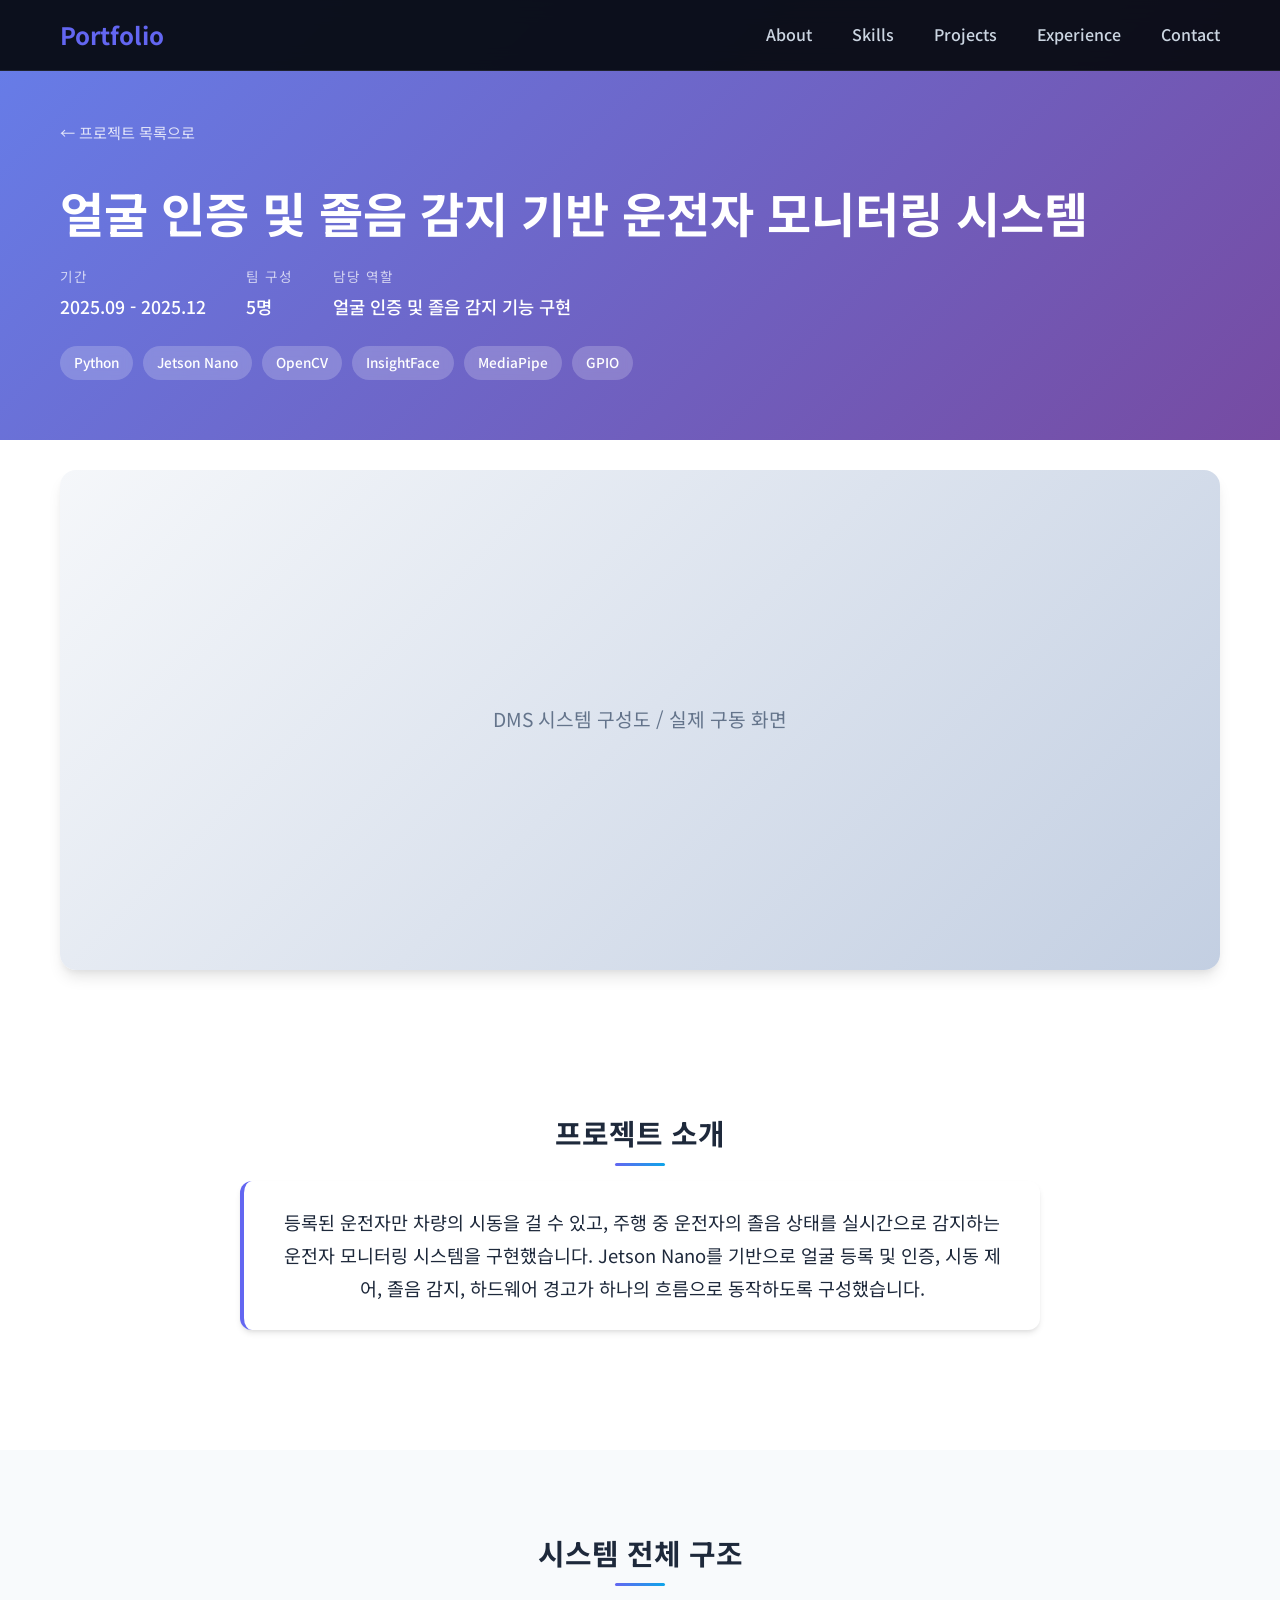
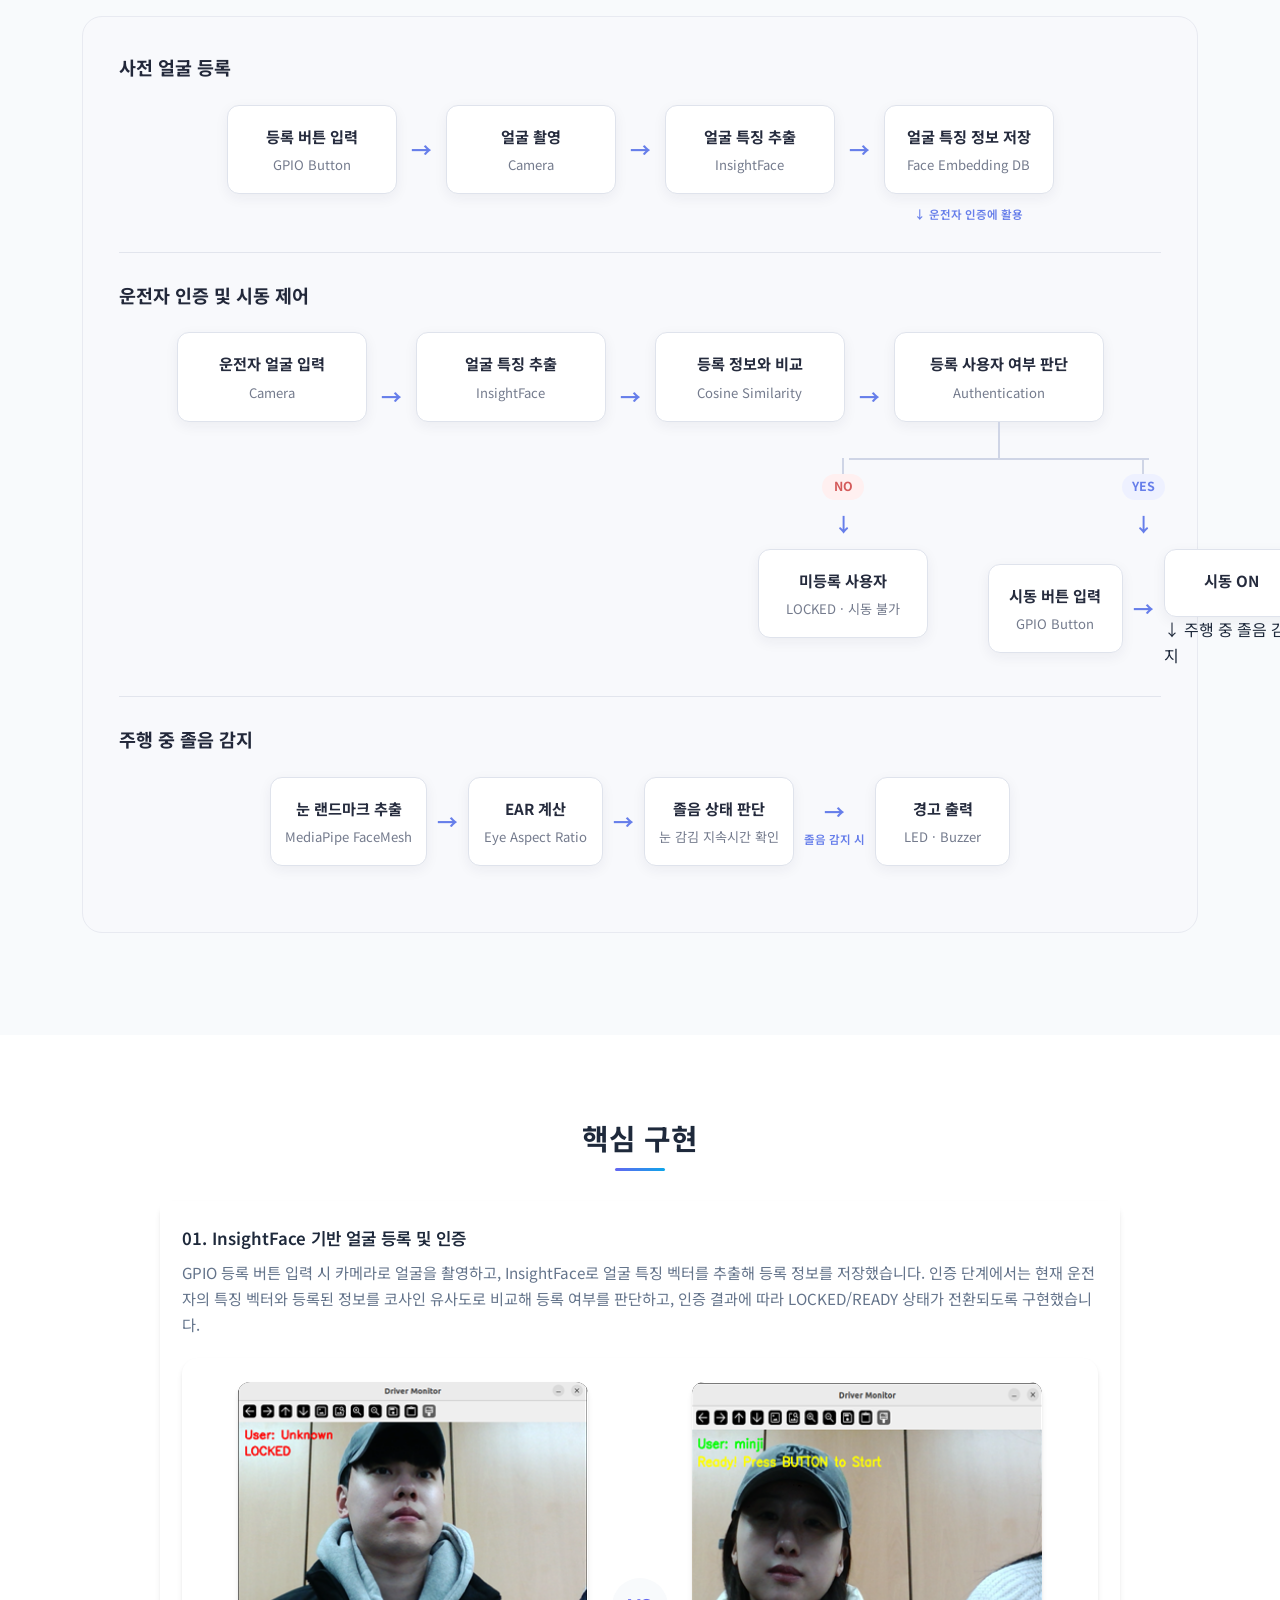
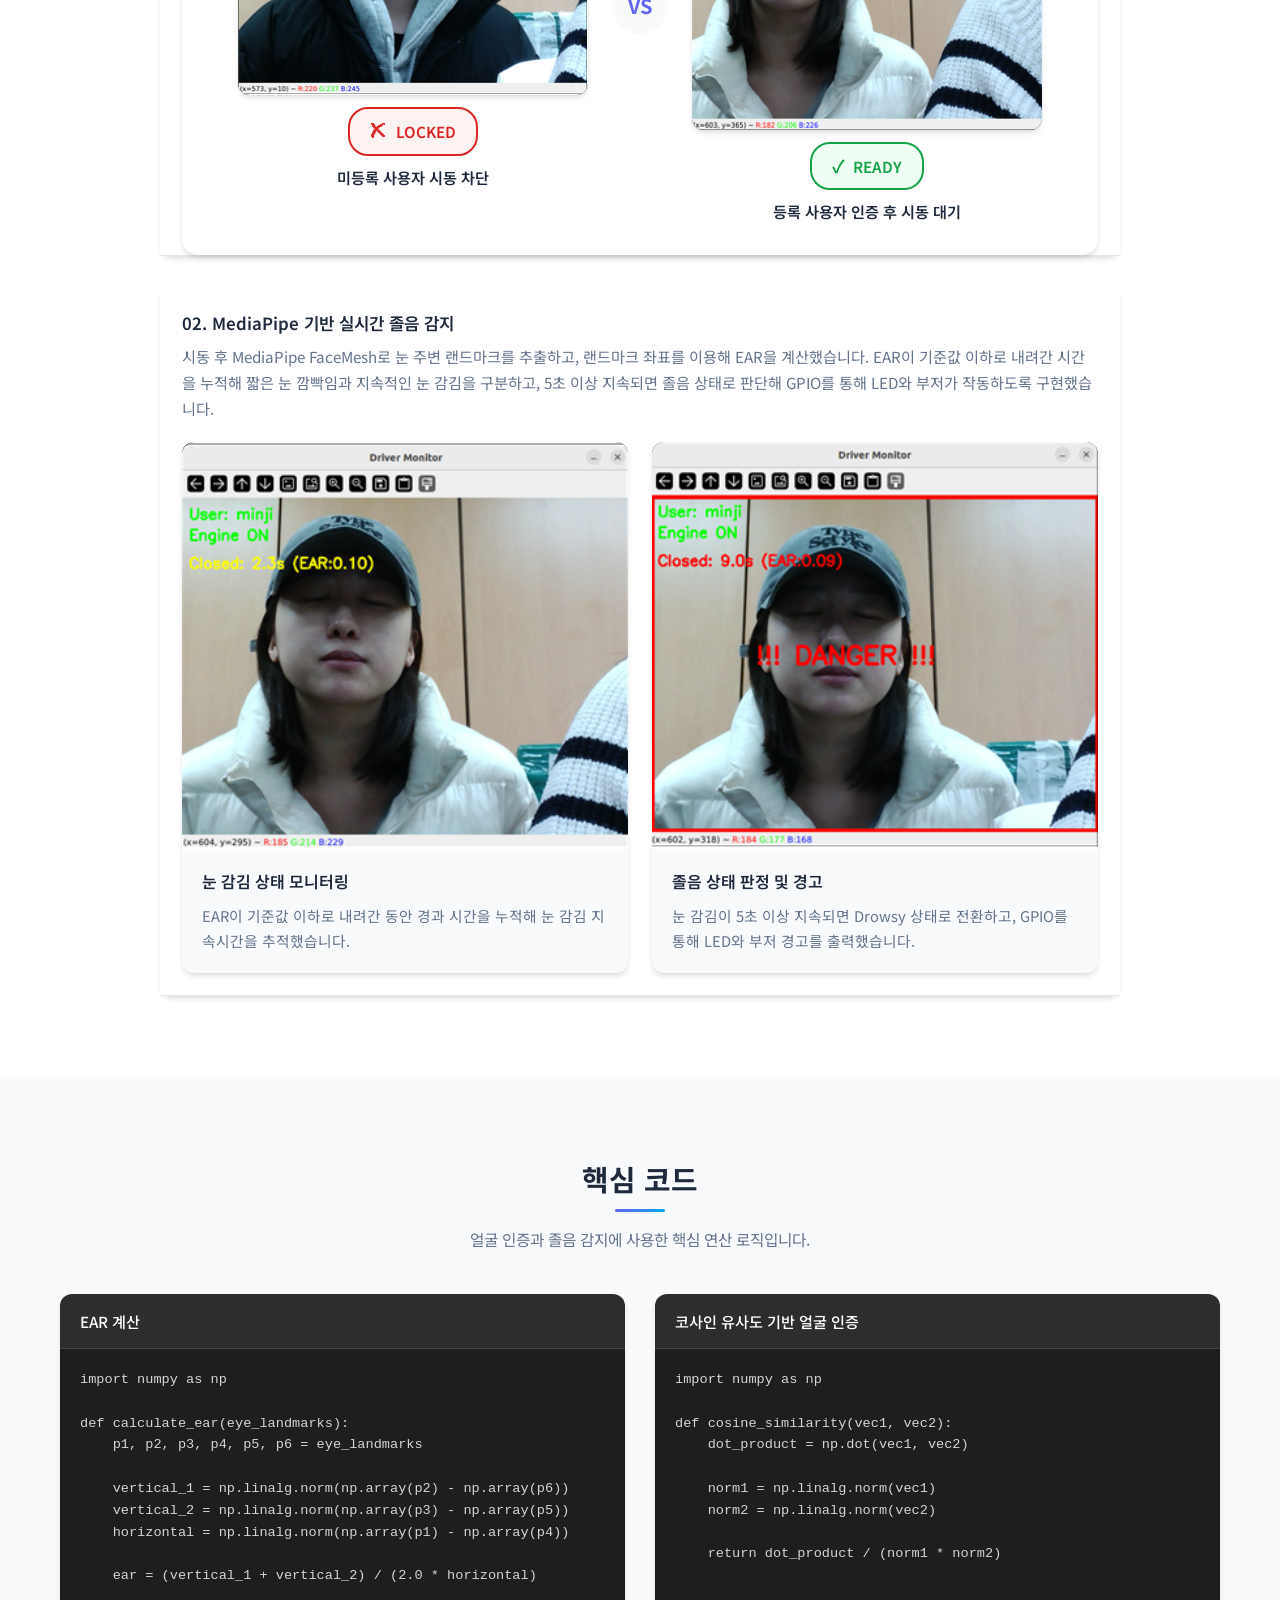
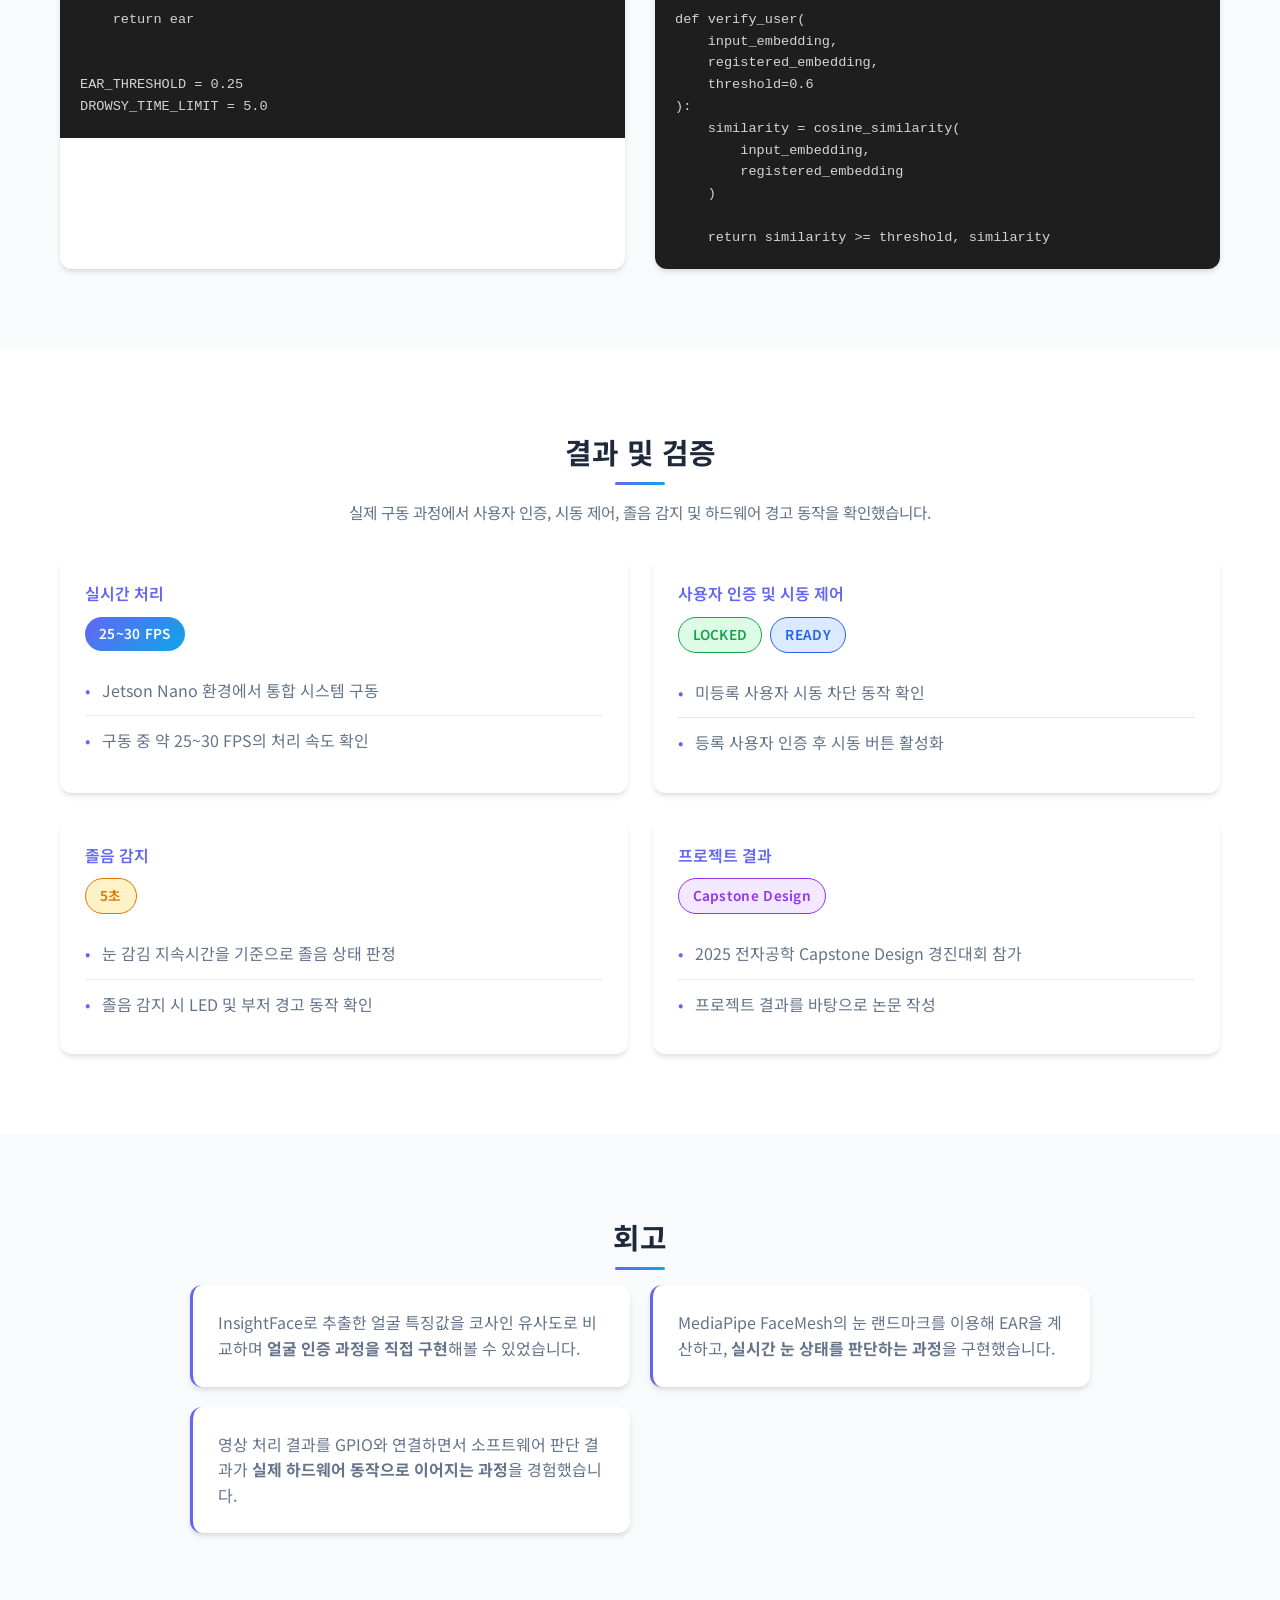
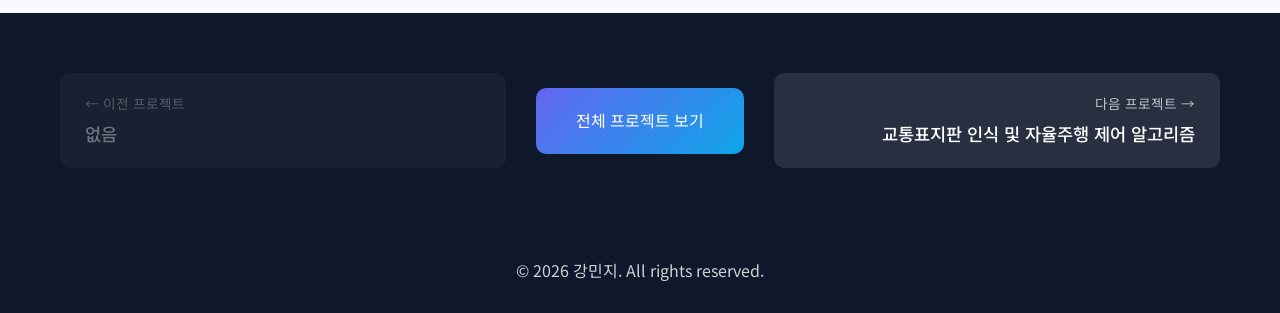
==== commit 138a3b33: "Remove project4" ====
--- a/project1.html
+++ b/project1.html
@@ -3,16 +3,28 @@
 <head>
     <meta charset="UTF-8">
     <meta name="viewport" content="width=device-width, initial-scale=1.0">
-    <title>실시간 운전자 졸음방지 모니터링 시스템 | 포트폴리오</title>
+
+    <title>얼굴 인증 및 졸음 감지 기반 운전자 모니터링 시스템 | 포트폴리오</title>
+
     <link rel="stylesheet" href="style.css">
     <link rel="stylesheet" href="project-detail.css">
-    <link href="https://fonts.googleapis.com/css2?family=Noto+Sans+KR:wght@300;400;500;700&display=swap" rel="stylesheet">
+
+    <link
+        href="https://fonts.googleapis.com/css2?family=Noto+Sans+KR:wght@300;400;500;700&display=swap"
+        rel="stylesheet"
+    >
 </head>
+
 <body>
-    <!-- Navigation -->
+
+    <!-- =========================
+         Navigation
+    ========================== -->
     <nav class="navbar">
         <div class="nav-container">
+
             <a href="index.html" class="nav-logo">Portfolio</a>
+
             <ul class="nav-menu">
                 <li><a href="index.html#about" class="nav-link">About</a></li>
                 <li><a href="index.html#skills" class="nav-link">Skills</a></li>
@@ -20,484 +32,846 @@
                 <li><a href="index.html#experience" class="nav-link">Experience</a></li>
                 <li><a href="index.html#contact" class="nav-link">Contact</a></li>
             </ul>
+
             <div class="hamburger">
                 <span class="bar"></span>
                 <span class="bar"></span>
                 <span class="bar"></span>
             </div>
+
         </div>
     </nav>
 
-    <!-- Project Detail Header -->
+
+    <!-- =========================
+         Project Header
+    ========================== -->
     <section class="project-header">
         <div class="container">
-            <a href="index.html#projects" class="back-link">← 프로젝트 목록으로</a>
-            <h1 class="project-detail-title">실시간 운전자 졸음방지 모니터링 시스템</h1>
-            <p class="project-subtitle">Jetson Nano 기반 실시간 얼굴 인증 및 졸음 감지 통합 시스템</p>
+
+            <a href="index.html#projects" class="back-link">
+                ← 프로젝트 목록으로
+            </a>
+
+            <h1 class="project-detail-title">
+                얼굴 인증 및 졸음 감지 기반 운전자 모니터링 시스템
+            </h1>
+
             <div class="project-meta">
+
                 <div class="meta-item">
                     <span class="meta-label">기간</span>
                     <span class="meta-value">2025.09 - 2025.12</span>
                 </div>
-                <div class="meta-item">
-                    <span class="meta-label">역할</span>
-                    <span class="meta-value">임베디드 SW 개발</span>
-                </div>
+
                 <div class="meta-item">
                     <span class="meta-label">팀 구성</span>
-                    <span class="meta-value">Capstone Design 팀</span>
-                </div>
-            </div>
+                    <span class="meta-value">5명</span>
+                </div>
+
+                <div class="meta-item">
+                    <span class="meta-label">담당 역할</span>
+                    <span class="meta-value">
+                        얼굴 인증 및 졸음 감지 기능 구현
+                    </span>
+                </div>
+
+            </div>
+
             <div class="project-tags">
-                <span class="tag">#임베디드_최적화</span>
-                <span class="tag">#컴퓨터비전</span>
-                <span class="tag">#H/W제어</span>
-                <span class="tag">#상태머신설계</span>
-            </div>
+                <span class="tag">Python</span>
+                <span class="tag">Jetson Nano</span>
+                <span class="tag">OpenCV</span>
+                <span class="tag">InsightFace</span>
+                <span class="tag">MediaPipe</span>
+                <span class="tag">GPIO</span>
+            </div>
+
         </div>
     </section>
 
-    <!-- Project Main Image -->
+
+    <!-- =========================
+         Main Image
+    ========================== -->
     <section class="project-main-image">
         <div class="container">
+
             <div class="main-image-wrapper">
+
+                <!-- 추후 실제 프로젝트 대표 이미지로 교체 -->
                 <div class="image-placeholder">
                     <span>DMS 시스템 구성도 / 실제 구동 화면</span>
                 </div>
-            </div>
+
+            </div>
+
         </div>
     </section>
 
-    <!-- 프로젝트 배경 (S) -->
+
+    <!-- =========================
+         프로젝트 소개
+    ========================== -->
     <section class="project-section">
         <div class="container">
-            <div class="content-grid">
-                <div class="content-main">
-                    <h2 class="content-title">프로젝트 배경</h2>
-                    <div class="content-text">
-                        <p>
-                            졸음운전 및 부주의로 인한 사고 비율이 증가함에 따라, 
-                            자율주행 Level 2~3 단계에서 필수적인 <strong>실시간 운전자 모니터링 시스템(DMS)</strong>의 중요성이 대두되었습니다.
+
+            <h2 class="content-title center">
+                프로젝트 소개
+            </h2>
+
+            <div class="goal-description">
+
+                <p class="goal-main">
+                    등록된 운전자만 차량의 시동을 걸 수 있고,
+                    주행 중 운전자의 졸음 상태를 실시간으로 감지하는
+                    운전자 모니터링 시스템을 구현했습니다.
+                    Jetson Nano를 기반으로 얼굴 등록 및 인증,
+                    시동 제어, 졸음 감지, 하드웨어 경고가
+                    하나의 흐름으로 동작하도록 구성했습니다.
+                </p>
+
+            </div>
+
+        </div>
+    </section>
+
+
+    <!-- =========================
+         시스템 전체 구조
+    ========================== -->
+    <section class="project-section bg-light">
+        <div class="container">
+
+            <h2 class="content-title center">
+                시스템 전체 구조
+            </h2>
+
+            <div class="system-architecture">
+
+
+                <!-- =====================
+                     1. 사전 얼굴 등록
+                ====================== -->
+                <div class="architecture-group">
+
+                    <h3 class="architecture-group-title">
+                        사전 얼굴 등록
+                    </h3>
+
+                    <div class="architecture-flow">
+
+                        <div class="architecture-node">
+                            <strong>등록 버튼 입력</strong>
+                            <span>GPIO Button</span>
+                        </div>
+
+                        <span class="architecture-arrow">→</span>
+
+                        <div class="architecture-node">
+                            <strong>얼굴 촬영</strong>
+                            <span>Camera</span>
+                        </div>
+
+                        <span class="architecture-arrow">→</span>
+
+                        <div class="architecture-node">
+                            <strong>얼굴 특징 추출</strong>
+                            <span>InsightFace</span>
+                        </div>
+
+                        <span class="architecture-arrow">→</span>
+
+                        <div class="architecture-node embedding-db-node">
+                            <strong>얼굴 특징 정보 저장</strong>
+                            <span>Face Embedding DB</span>
+                        </div>
+
+                    </div>
+
+                </div>
+
+
+               <!-- =====================
+     2. 운전자 인증 및 시동 제어
+====================== -->
+<div class="architecture-group">
+
+    <h3 class="architecture-group-title">
+        운전자 인증 및 시동 제어
+    </h3>
+
+    <div class="auth-main-flow">
+
+        <div class="architecture-node">
+            <strong>운전자 얼굴 입력</strong>
+            <span>Camera</span>
+        </div>
+
+        <span class="architecture-arrow">→</span>
+
+        <div class="architecture-node">
+            <strong>얼굴 특징 추출</strong>
+            <span>InsightFace</span>
+        </div>
+
+        <span class="architecture-arrow">→</span>
+
+        <div class="architecture-node auth-compare-node">
+            <strong>등록 정보와 비교</strong>
+            <span>Cosine Similarity</span>
+        </div>
+
+        <span class="architecture-arrow">→</span>
+
+
+        <!-- 판단 + 분기를 하나로 묶음 -->
+        <div class="auth-decision-wrap">
+
+            <div class="architecture-node auth-decision-node">
+                <strong>등록 사용자 여부 판단</strong>
+                <span>Authentication</span>
+            </div>
+
+
+            <div class="auth-branch">
+
+                <!-- NO -->
+                <div class="auth-result auth-result--no">
+
+                    <span class="branch-label">NO</span>
+
+                    <span class="branch-down-arrow">↓</span>
+
+                    <div class="architecture-node">
+                        <strong>미등록 사용자</strong>
+                        <span>LOCKED · 시동 불가</span>
+                    </div>
+
+                </div>
+
+
+                <!-- YES -->
+                <div class="auth-result auth-result--yes">
+
+                    <span class="branch-label">YES</span>
+
+                    <span class="branch-down-arrow">↓</span>
+
+                    <div class="auth-start-flow">
+
+                        <div class="architecture-node">
+                            <strong>시동 버튼 입력</strong>
+                            <span>GPIO Button</span>
+                        </div>
+
+                        <span class="architecture-arrow">→</span>
+
+                        <div class="ignition-start">
+                            <div class="architecture-node">
+                                <strong>시동 ON</strong>
+                            </div>
+                        
+                            <div class="next-stage">
+                                <span class="next-stage-arrow">↓</span>
+                                <span class="next-stage-label">주행 중 졸음 감지</span>
+                            </div>
+                        </div>
+
+                    </div>
+
+                </div>
+
+            </div>
+
+        </div>
+
+    </div>
+
+</div>
+
+<!-- =====================
+     3. 주행 중 졸음 감지
+====================== -->
+<div class="architecture-group">
+
+    <h3 class="architecture-group-title">
+        주행 중 졸음 감지
+    </h3>
+
+    <div class="architecture-flow">
+
+        <div class="architecture-node">
+            <strong>눈 랜드마크 추출</strong>
+            <span>MediaPipe FaceMesh</span>
+        </div>
+
+        <span class="architecture-arrow">→</span>
+
+        <div class="architecture-node">
+            <strong>EAR 계산</strong>
+            <span>Eye Aspect Ratio</span>
+        </div>
+
+        <span class="architecture-arrow">→</span>
+
+        <div class="architecture-node">
+            <strong>졸음 상태 판단</strong>
+            <span>눈 감김 지속시간 확인</span>
+        </div>
+
+        <div class="conditional-arrow">
+            <span class="conditional-label">졸음 감지 시</span>
+            <span class="architecture-arrow">→</span>
+        </div>
+        
+        <div class="architecture-node">
+            <strong>경고 출력</strong>
+            <span>LED · Buzzer</span>
+        </div>
+
+    </div>
+
+</div>
+
+            </div>
+
+        </div>
+    </section>
+
+
+    <!-- =========================
+         핵심 구현
+    ========================== -->
+    <section class="project-section">
+        <div class="container">
+
+            <h2 class="content-title center">
+                핵심 구현
+            </h2>
+
+            <div class="screenshots-grid screenshots-grid--stack">
+
+
+                <!-- =====================
+                     01. 얼굴 인증
+                ====================== -->
+                <div class="screenshot-item screenshot-item--block">
+
+                    <div class="screenshot-body">
+
+                        <h3 class="screenshot-block-heading">
+                            01. InsightFace 기반 얼굴 등록 및 인증
+                        </h3>
+                        
+                        <p class="screenshot-block-intro">
+                            GPIO 등록 버튼 입력 시 카메라로 얼굴을 촬영하고,
+                            InsightFace로 얼굴 특징 벡터를 추출해 등록 정보를 저장했습니다.
+                            인증 단계에서는 현재 운전자의 특징 벡터와 등록된 정보를
+                            코사인 유사도로 비교해 등록 여부를 판단하고,
+                            인증 결과에 따라 LOCKED/READY 상태가 전환되도록 구현했습니다.
                         </p>
-                        <p>
-                            그러나 기존 시스템들은 <strong>고가의 하드웨어</strong>에 의존하거나, 
-                            YOLO 등 <strong>무거운 AI 모델</strong>을 사용하여 저사양 임베디드 환경에서 
-                            실시간 구동이 어렵다는 한계가 있었습니다.
-                        </p>
-                    </div>
-                </div>
-                <div class="content-sidebar">
-                    <div class="sidebar-box">
-                        <h3>사용 기술</h3>
-                        <div class="tech-stack">
-                            <span class="tech-item">Jetson Nano</span>
-                            <span class="tech-item">Python</span>
-                            <span class="tech-item">OpenCV</span>
-                            <span class="tech-item">InsightFace</span>
-                            <span class="tech-item">MediaPipe</span>
-                            <span class="tech-item">GPIO</span>
-                        </div>
-                    </div>
-                    <div class="sidebar-box">
-                        <h3>링크</h3>
-                        <div class="project-external-links">
-                            <a href="#" class="external-link">
-                                <span class="link-icon">📁</span>
-                                GitHub Repository
-                            </a>
-                            <a href="#" class="external-link">
-                                <span class="link-icon">📄</span>
-                                기술 문서
-                            </a>
-                        </div>
-                    </div>
-                </div>
-            </div>
-        </div>
-    </section>
-
-    <!-- 해결 목표 (T) -->
-    <section class="project-section bg-light">
-        <div class="container">
-            <h2 class="content-title center">해결 목표</h2>
-            <div class="goal-description">
-                <p class="goal-main">
-                    Jetson Nano 환경에서 <strong>얼굴 인증(보안)</strong>과 <strong>졸음 감지(안전)</strong>를 
-                    동시에 수행하는 <strong>저비용·고효율 통합 시스템</strong> 구축
-                </p>
-            </div>
-            <div class="features-grid">
-                <div class="feature-card">
-                    <div class="feature-icon">⚡</div>
-                    <h3>실시간 처리</h3>
-                    <p>25 FPS 이상의 프레임 레이트 유지</p>
-                </div>
-                <div class="feature-card">
-                    <div class="feature-icon">🔐</div>
-                    <h3>보안 제어</h3>
-                    <p>등록된 사용자 외 시동 차단</p>
-                </div>
-                <div class="feature-card">
-                    <div class="feature-icon">🔔</div>
-                    <h3>H/W 연동</h3>
-                    <p>LED, 부저와 즉각적인 인터랙션 구현</p>
-                </div>
-            </div>
-        </div>
-    </section>
-
-    <!-- 핵심 구현 (A) -->
-    <section class="project-section">
-        <div class="container">
-            <h2 class="content-title center">핵심 구현</h2>
-            <div class="roles-grid">
-                <div class="role-card">
-                    <div class="role-header">
-                        <span class="role-number">01</span>
-                        <h3>얼굴 인증 시스템</h3>
-                    </div>
-                    <p>InsightFace 모델을 활용한 얼굴 검출 및 특징 추출</p>
-                    <ul class="role-details">
-                        <li>512차원의 고유 특징 벡터 추출</li>
-                        <li>조명 변화, 안경 착용 등 환경 변수에 강인하게 반응</li>
-                        <li><strong>코사인 유사도(Cosine Similarity)</strong> 기반 매칭 알고리즘 적용</li>
-                        <li>임계값 초과 시에만 시동 제어 권한 부여</li>
-                    </ul>
-                </div>
-                <div class="role-card">
-                    <div class="role-header">
-                        <span class="role-number">02</span>
-                        <h3>졸음 감지 알고리즘</h3>
-                    </div>
-                    <p>MediaPipe FaceMesh 기반 실시간 눈 상태 분석</p>
-                    <ul class="role-details">
-                        <li>468개 랜드마크 중 눈 주변 핵심 좌표 추출</li>
-                        <li><strong>EAR(Eye Aspect Ratio)</strong> 연산 로직 구현</li>
-                        <li>CPU 자원 효율이 뛰어난 경량화 설계</li>
-                    </ul>
-                </div>
-                <div class="role-card">
-                    <div class="role-header">
-                        <span class="role-number">03</span>
-                        <h3>통합 H/W 제어 모듈</h3>
-                    </div>
-                    <p>GPIO를 통한 하드웨어 인터페이스 개발</p>
-                    <ul class="role-details">
-                        <li>시동 버튼 디바운싱 처리</li>
-                        <li>상태 표시 LED 제어</li>
-                        <li>경고 부저 연동</li>
-                        <li><strong>main_monitor.py</strong> 통합 모듈 개발</li>
-                    </ul>
-                </div>
-            </div>
-        </div>
-    </section>
-
-    <!-- 시스템 구성 -->
-    <section class="project-section bg-light">
-        <div class="container">
-            <h2 class="content-title center">시스템 구성</h2>
-            <div class="screenshots-grid screenshots-grid--stack">
-                <!-- InsightFace: 보안 검증(검증 결과와 동일 시각 자료) -->
-                <div class="screenshot-item screenshot-item--block">
-                    <div class="screenshot-body">
-                        <h3 class="screenshot-block-heading">InsightFace 기반 사용자 인증</h3>
-                        <p class="screenshot-block-intro">
-                            등록되지 않은 사용자는 <strong>User: Unknown · LOCKED</strong>로 유지되어 시동이 차단되고,
-                            등록된 사용자만 <strong>인증 완료 후 READY</strong> 상태로 시스템이 활성화됩니다.
-                            미등록자 차단과 정상 인증 흐름을 한 화면에서 비교해 보안 동작을 확인했습니다.
-                        </p>
+
+
                         <div class="verification-comparison verification-comparison--embedded">
+
+                            <!-- 미등록 사용자 -->
                             <div class="comparison-item">
+
                                 <div class="comparison-image comparison-image--fit">
-                                    <img src="images/unknown-user-locked.png" alt="미등록 사용자: User Unknown, LOCKED">
+                                    <img
+                                        src="images/unknown-user-locked.png"
+                                        alt="미등록 사용자 인증 실패 및 LOCKED 상태"
+                                    >
                                 </div>
+
                                 <div class="comparison-label fail">
                                     <span class="label-icon">✗</span>
                                     <span>LOCKED</span>
                                 </div>
-                                <p class="comparison-caption">미등록자 시동 차단 보안 로직 검증</p>
+
+                                <p class="comparison-caption">
+                                    미등록 사용자 시동 차단
+                                </p>
+
                             </div>
-                            <div class="comparison-vs">VS</div>
+
+
+                            <div class="comparison-vs">
+                                VS
+                            </div>
+
+
+                            <!-- 등록 사용자 -->
                             <div class="comparison-item">
+
                                 <div class="comparison-image comparison-image--fit">
-                                    <img src="images/registered-user-ready.png" alt="등록 사용자: User minji, Ready Press BUTTON to Start">
+                                    <img
+                                        src="images/registered-user-ready.png"
+                                        alt="등록 사용자 인증 성공 및 READY 상태"
+                                    >
                                 </div>
+
                                 <div class="comparison-label success">
                                     <span class="label-icon">✓</span>
                                     <span>READY</span>
                                 </div>
-                                <p class="comparison-caption">정상 사용자 인증 및 시스템 활성화</p>
+
+                                <p class="comparison-caption">
+                                    등록 사용자 인증 후 시동 대기
+                                </p>
+
                             </div>
+
                         </div>
+
                     </div>
-                </div>
-
-                <!-- EAR: 카드형 레이아웃 -->
+
+                </div>
+
+
+                <!-- =====================
+                     02. 졸음 감지
+                ====================== -->
                 <div class="screenshot-item screenshot-item--block">
+
                     <div class="screenshot-body">
-                        <h3 class="screenshot-block-heading">EAR 기반 실시간 눈 상태 분석</h3>
+
+                        <h3 class="screenshot-block-heading">
+                            02. MediaPipe 기반 실시간 졸음 감지
+                        </h3>
+                        
                         <p class="screenshot-block-intro">
-                            인증 이후 정상 주행 상태에서 시작해, 눈 감김이 지속되며 최종적으로 졸음 상태로 판정되는 과정을 시각적으로 정리했습니다.
-                            MediaPipe FaceMesh로 눈 주변 좌표를 추출하고 EAR로 눈 감김 시간을 누적해,
-                            임계 시간 전후의 UI 변화와 경고 표시가 의도대로 동작함을 캡처했습니다.
+                            시동 후 MediaPipe FaceMesh로 눈 주변 랜드마크를 추출하고,
+                            랜드마크 좌표를 이용해 EAR을 계산했습니다.
+                            EAR이 기준값 이하로 내려간 시간을 누적해 짧은 눈 깜빡임과
+                            지속적인 눈 감김을 구분하고, 5초 이상 지속되면 졸음 상태로 판단해
+                            GPIO를 통해 LED와 부저가 작동하도록 구현했습니다.
                         </p>
+
+
                         <div class="state-flow-grid">
+
+
+                            <!-- 눈 감김 진행 -->
                             <div class="state-flow-card">
+
                                 <div class="state-flow-image state-flow-image--fit">
-                                    <img src="images/engine-on-eyes-closed.png" alt="Driver Monitor: Engine ON, 눈 감김 2.3초 EAR 0.10">
+                                    <img
+                                        src="images/engine-on-eyes-closed.png"
+                                        alt="시동 후 눈 감김 상태에서 EAR 및 지속시간을 확인하는 화면"
+                                    >
                                 </div>
+
                                 <div class="state-flow-text">
-                                    <h4>시동 걸고 눈 감은 상태</h4>
+
+                                    <h4>
+                                        눈 감김 상태 모니터링
+                                    </h4>
+
                                     <p>
-                                        사용자가 인증 후 시동을 켠 상태에서 졸음이 오기 시작하는 단계입니다.
-                                        정상 운전 중 발생할 수 있는 눈 감김 상태를 실시간으로 모니터링하여 위험 상황의 초기 단계를 탐지하고,
-                                        <strong>Normal 상태에서 Drowsy 상태로 전이되는 과정</strong>을 시각화했습니다.
+                                        EAR이 기준값 이하로 내려간 동안
+                                        경과 시간을 누적해 눈 감김 지속시간을 추적했습니다.
                                     </p>
+
                                 </div>
+
                             </div>
+
+
+                            <!-- 졸음 판정 -->
                             <div class="state-flow-card">
+
                                 <div class="state-flow-image state-flow-image--fit">
-                                    <img src="images/drowsiness-danger.png" alt="Driver Monitor: 졸음 감지, Closed 9.0s, DANGER 경고">
+                                    <img
+                                        src="images/drowsiness-danger.png"
+                                        alt="눈 감김이 지속되어 졸음으로 판정된 상태"
+                                    >
                                 </div>
+
                                 <div class="state-flow-text">
-                                    <h4>졸음 감지</h4>
+
+                                    <h4>
+                                        졸음 상태 판정 및 경고
+                                    </h4>
+
                                     <p>
-                                        눈 감김이 5초 이상 지속되어 시스템이 최종적으로 졸음으로 판정한 상태입니다.
-                                        눈 감김 지속 시간이 <strong>5초 임계값</strong>을 초과할 경우 최종 졸음(Drowsy) 상태로 판단하고,
-                                        즉시 <strong>LED 점멸과 부저 알림</strong>을 작동시켜 운전자에게 위험을 전달합니다.
+                                        눈 감김이 5초 이상 지속되면 Drowsy 상태로 전환하고,
+                                        GPIO를 통해 LED와 부저 경고를 출력했습니다.
                                     </p>
+
                                 </div>
+
                             </div>
+
                         </div>
+
                     </div>
-                </div>
-
-                <div class="screenshot-item screenshot-item--block">
-                    <div class="screenshot-body">
-                        <h3 class="screenshot-block-heading">사용자 인증 보안 레이어와 실시간 졸음 감지 로직 간의 상태 천이도</h3>
-                        <p class="screenshot-block-intro">
-                            카메라 입력·얼굴 인증·시동 버튼·EAR 졸음 감지·LED·부저까지의 전체 동작 흐름을 나타낸 로직도입니다.
-                        </p>
-                        <div class="hw-diagram">
-                            <img src="images/hw-flowchart.png" width="611" height="274" alt="H/W 구성 및 시스템 동작 흐름도: 얼굴 인증, 시동 ON, EAR 기반 졸음 감지 및 경고">
-                        </div>
-                    </div>
-
-                </div>
-            </div>
+
+                </div>
+
+            </div>
+
         </div>
     </section>
 
-    <!-- 기술적 선택 (R) -->
-    <section class="project-section">
-        <div class="container">
-            <h2 class="content-title center">기술적 선택</h2>
-            <div class="challenges-list">
-                <div class="challenge-item">
-                    <div class="challenge-problem">
-                        <h3>성능과 정밀도의 균형</h3>
-                        <p>저사양 임베디드 보드에서 실시간성 확보</p>
-                    </div>
-                    <div class="challenge-arrow">→</div>
-                    <div class="challenge-solution" style="flex: 2;">
-                        <h3>MediaPipe FaceMesh 채택</h3>
-                        <ul style="list-style: none; padding: 0; margin-top: 10px;">
-                            <li><strong>• YOLO 대비 저부하 설계:</strong> CPU 기반 경량 연산으로 자원 소모 최소화</li>
-                            <li><strong>• 정밀한 상태 분석:</strong> 468개 랜드마크 추출로 EAR 연산 정확도 확보</li>
-                            <li><strong>• 결과:</strong> 임베디드 환경 내 실시간성(30 FPS) 유지</li>
-                        </ul>
-                    </div>
-                </div>
-                <div class="challenge-item">
-                    <div class="challenge-problem">
-                        <h3>보안 레이어 강화</h3>
-                        <p>단순 졸음 감지를 넘어 차량 보안까지 고려 필요</p>
-                    </div>
-                    <div class="challenge-arrow">→</div>
-                    <div class="challenge-solution">
-                        <h3>얼굴 인증 기능 추가</h3>
-                        <p>생체 정보 기반 시동 제어로 차량 도난 방지 및 운전자 보안성 확보</p>
-                    </div>
-                </div>
-            </div>
-        </div>
-    </section>
-
-    <!-- 핵심 코드 -->
+
+    <!-- =========================
+         핵심 코드
+    ========================== -->
     <section class="project-section bg-light">
         <div class="container">
-            <h2 class="content-title center">핵심 코드</h2>
+
+            <h2 class="content-title center">
+                핵심 코드
+            </h2>
+
             <p class="results-lead" style="margin-bottom: 0;">
-                EAR 기반 졸음 감지와 코사인 유사도 기반 사용자 인증의 핵심 로직을 분리해 구현했습니다.
+                얼굴 인증과 졸음 감지에 사용한 핵심 연산 로직입니다.
             </p>
+
+
             <div class="code-blocks">
+
+
+                <!-- EAR -->
                 <div class="code-block-item">
-                    <h4 class="code-title">EAR (Eye Aspect Ratio) 계산</h4>
+
+                    <h4 class="code-title">
+                        EAR 계산
+                    </h4>
+
                     <pre class="code-snippet"><code>import numpy as np
 
 def calculate_ear(eye_landmarks):
-    """
-    눈의 6개 랜드마크 좌표로 EAR(Eye Aspect Ratio)을 계산한다.
-    EAR = (||p2-p6|| + ||p3-p5||) / (2 * ||p1-p4||)
-    """
     p1, p2, p3, p4, p5, p6 = eye_landmarks
-    
+
     vertical_1 = np.linalg.norm(np.array(p2) - np.array(p6))
     vertical_2 = np.linalg.norm(np.array(p3) - np.array(p5))
     horizontal = np.linalg.norm(np.array(p1) - np.array(p4))
-    
+
     ear = (vertical_1 + vertical_2) / (2.0 * horizontal)
+
     return ear
 
+
 EAR_THRESHOLD = 0.25
-DROWSY_TIME_LIMIT = 5.0  # 초</code></pre>
-                </div>
+DROWSY_TIME_LIMIT = 5.0</code></pre>
+
+                </div>
+
+
+                <!-- Cosine Similarity -->
                 <div class="code-block-item">
-                    <h4 class="code-title">코사인 유사도 기반 얼굴 인증</h4>
+
+                    <h4 class="code-title">
+                        코사인 유사도 기반 얼굴 인증
+                    </h4>
+
                     <pre class="code-snippet"><code>import numpy as np
 
 def cosine_similarity(vec1, vec2):
-    """두 벡터 간 코사인 유사도를 계산한다."""
     dot_product = np.dot(vec1, vec2)
+
     norm1 = np.linalg.norm(vec1)
     norm2 = np.linalg.norm(vec2)
+
     return dot_product / (norm1 * norm2)
 
-def verify_user(input_embedding, registered_embedding, threshold=0.6):
-    """
-    InsightFace로 추출한 512차원 임베딩으로 사용자를 인증한다.
-    유사도가 threshold 이상이면 인증 성공.
-    """
-    similarity = cosine_similarity(input_embedding, registered_embedding)
+
+def verify_user(
+    input_embedding,
+    registered_embedding,
+    threshold=0.6
+):
+    similarity = cosine_similarity(
+        input_embedding,
+        registered_embedding
+    )
+
     return similarity >= threshold, similarity</code></pre>
-                </div>
-            </div>
+
+                </div>
+
+            </div>
+
         </div>
     </section>
 
-    <!-- 검증 결과 (R) -->
+
+    <!-- =========================
+         결과 및 검증
+    ========================== -->
     <section class="project-section">
         <div class="container">
-            <h2 class="content-title center">검증 결과</h2>
+
+            <h2 class="content-title center">
+                결과 및 검증
+            </h2>
+
             <p class="results-lead">
-                사용자 인증·졸음 감지에 대한 구체적인 화면 증빙은 <strong>시스템 구성</strong> 섹션을 참고해 주세요.
-                아래는 동일 검증을 수치와 요약으로 정리한 내용입니다.
+                실제 구동 과정에서 사용자 인증,
+                시동 제어, 졸음 감지 및 하드웨어 경고 동작을 확인했습니다.
             </p>
 
+
             <div class="results-grid">
+
+
+                <!-- 실시간 성능 -->
                 <div class="results-box">
-                    <h3 class="results-subtitle">실시간 성능</h3>
+
+                    <h3 class="results-subtitle">
+                        실시간 처리
+                    </h3>
+
                     <div class="result-badge-group">
-                        <span class="result-badge primary">25~30 FPS</span>
+                        <span class="result-badge primary">
+                            25~30 FPS
+                        </span>
                     </div>
+
                     <ul class="results-list">
+
                         <li>
                             <span class="result-icon">•</span>
-                            <span>전체 시스템 통합 구동 시 빠른 처리 속도 기록</span>
+                            <span>
+                                Jetson Nano 환경에서 통합 시스템 구동
+                            </span>
                         </li>
+
                         <li>
                             <span class="result-icon">•</span>
-                            <span>실시간 안정성 검증 완료</span>
+                            <span>
+                                구동 중 약 25~30 FPS의 처리 속도 확인
+                            </span>
                         </li>
+
                     </ul>
-                </div>
+
+                </div>
+
+
+                <!-- 얼굴 인증 -->
                 <div class="results-box">
-                    <h3 class="results-subtitle">보안 및 제어</h3>
+
+                    <h3 class="results-subtitle">
+                        사용자 인증 및 시동 제어
+                    </h3>
+
                     <div class="result-badge-group">
-                        <span class="result-badge success">LOCKED</span>
-                        <span class="result-badge info">READY</span>
+                        <span class="result-badge success">
+                            LOCKED
+                        </span>
+
+                        <span class="result-badge info">
+                            READY
+                        </span>
                     </div>
+
                     <ul class="results-list">
+
                         <li>
                             <span class="result-icon">•</span>
-                            <span>미등록자 시동 완벽 차단</span>
+                            <span>
+                                미등록 사용자 시동 차단 동작 확인
+                            </span>
                         </li>
+
                         <li>
                             <span class="result-icon">•</span>
-                            <span>등록된 사용자의 경우 즉각적인 인증 및 시동 허용 확인</span>
+                            <span>
+                                등록 사용자 인증 후 시동 버튼 활성화
+                            </span>
                         </li>
+
                     </ul>
-                </div>
+
+                </div>
+
+
+                <!-- 졸음 감지 -->
                 <div class="results-box">
-                    <h3 class="results-subtitle">사고 예방 효과</h3>
+
+                    <h3 class="results-subtitle">
+                        졸음 감지
+                    </h3>
+
                     <div class="result-badge-group">
-                        <span class="result-badge warning">5초 임계값</span>
+                        <span class="result-badge warning">
+                            5초
+                        </span>
                     </div>
+
                     <ul class="results-list">
+
                         <li>
                             <span class="result-icon">•</span>
-                            <span>눈 감김 상태가 DROWSY_TIME_LIMIT 지속 시 즉각적 경고</span>
+                            <span>
+                                눈 감김 지속시간을 기준으로 졸음 상태 판정
+                            </span>
                         </li>
+
                         <li>
                             <span class="result-icon">•</span>
-                            <span>LED 점멸 및 부저 알림으로 위험 전달 효과 확인</span>
+                            <span>
+                                졸음 감지 시 LED 및 부저 경고 동작 확인
+                            </span>
                         </li>
+
                     </ul>
-                </div>
+
+                </div>
+
+
+                <!-- 프로젝트 결과 -->
                 <div class="results-box">
-                    <h3 class="results-subtitle">대외 성과</h3>
+
+                    <h3 class="results-subtitle">
+                        프로젝트 결과
+                    </h3>
+
                     <div class="result-badge-group">
-                        <span class="result-badge accent">Capstone Design</span>
+                        <span class="result-badge accent">
+                            Capstone Design
+                        </span>
                     </div>
+
                     <ul class="results-list">
+
                         <li>
                             <span class="result-icon">•</span>
-                            <span>2025 전자공학 Capstone Design 경진대회 참가 및 논문 작성</span>
+                            <span>
+                                2025 전자공학 Capstone Design 경진대회 참가
+                            </span>
                         </li>
+
+                        <li>
+                            <span class="result-icon">•</span>
+                            <span>
+                                프로젝트 결과를 바탕으로 논문 작성
+                            </span>
+                        </li>
+
                     </ul>
-                </div>
-            </div>
+
+                </div>
+
+            </div>
+
         </div>
     </section>
 
-    <!-- 배운 점 -->
+
+    <!-- =========================
+         회고
+    ========================== -->
     <section class="project-section bg-light">
         <div class="container">
-            <h2 class="content-title center">배운 점</h2>
+
+            <h2 class="content-title center">
+                회고
+            </h2>
+
             <div class="learnings-grid">
+
                 <div class="learning-card">
-                    <p>임베디드 환경에서의 <strong>AI 모델 경량화 및 최적화</strong> 기법</p>
-                </div>
+                    <p>
+                        InsightFace로 추출한 얼굴 특징값을
+                        코사인 유사도로 비교하며
+                        <strong>얼굴 인증 과정을 직접 구현</strong>해볼 수 있었습니다.
+                    </p>
+                </div>
+
                 <div class="learning-card">
-                    <p>컴퓨터 비전 알고리즘(FaceMesh, EAR)의 <strong>실시간 적용 방법</strong></p>
-                </div>
+                    <p>
+                        MediaPipe FaceMesh의 눈 랜드마크를 이용해
+                        EAR을 계산하고,
+                        <strong>실시간 눈 상태를 판단하는 과정</strong>을 구현했습니다.
+                    </p>
+                </div>
+
                 <div class="learning-card">
-                    <p>GPIO 기반 <strong>H/W 제어 및 상태 머신 설계</strong></p>
-                </div>
-                <div class="learning-card">
-                    <p><strong>코사인 유사도</strong> 기반 사용자 매칭 알고리즘 구현</p>
-                </div>
-            </div>
+                    <p>
+                        영상 처리 결과를 GPIO와 연결하면서
+                        소프트웨어 판단 결과가
+                        <strong>실제 하드웨어 동작으로 이어지는 과정</strong>을 경험했습니다.
+                    </p>
+                </div>
+
+            </div>
+
         </div>
     </section>
 
-    <!-- Project Navigation -->
+
+    <!-- =========================
+         Project Navigation
+    ========================== -->
     <section class="project-nav">
         <div class="container">
+
             <div class="nav-buttons">
+
                 <div class="nav-btn prev disabled">
-                    <span class="nav-direction">← 이전 프로젝트</span>
-                    <span class="nav-project-name">없음</span>
-                </div>
-                <a href="index.html#projects" class="nav-btn all">
-                    <span>전체 프로젝트 보기</span>
+
+                    <span class="nav-direction">
+                        ← 이전 프로젝트
+                    </span>
+
+                    <span class="nav-project-name">
+                        없음
+                    </span>
+
+                </div>
+
+
+                <a
+                    href="index.html#projects"
+                    class="nav-btn all"
+                >
+                    <span>
+                        전체 프로젝트 보기
+                    </span>
                 </a>
-                <a href="project2.html" class="nav-btn next">
-                    <span class="nav-direction">다음 프로젝트 →</span>
-                    <span class="nav-project-name">교통표지판 인식 및 자율주행 제어 알고리즘</span>
+
+
+                <a
+                    href="project2.html"
+                    class="nav-btn next"
+                >
+
+                    <span class="nav-direction">
+                        다음 프로젝트 →
+                    </span>
+
+                    <span class="nav-project-name">
+                        교통표지판 인식 및 자율주행 제어 알고리즘
+                    </span>
+
                 </a>
-            </div>
+
+            </div>
+
         </div>
     </section>
 
-    <!-- Footer -->
+
+    <!-- =========================
+         Footer
+    ========================== -->
     <footer class="footer">
         <div class="container">
-            <p>&copy; 2026 강민지. All rights reserved.</p>
+
+            <p>
+                &copy; 2026 강민지. All rights reserved.
+            </p>
+
         </div>
     </footer>
 
+
     <script src="script.js"></script>
+
 </body>
-</html>
+</html>
--- a/style.css
+++ b/style.css
@@ -81,12 +81,12 @@
 .navbar {
     position: fixed;
     top: 0;
-    left: 0;
-    right: 0;
-    background-color: rgba(255, 255, 255, 0.95);
+    width: 100%;
+    background-color: rgba(8, 11, 18, 0.95);
     backdrop-filter: blur(10px);
-    box-shadow: var(--shadow);
     z-index: 1000;
+    box-shadow: none;
+    border-bottom: 1px solid rgba(255, 255, 255, 0.08);
 }
 
 .nav-container {
@@ -112,9 +112,13 @@
 
 .nav-link {
     font-weight: 500;
-    color: var(--text-dark);
+    color: #cbd5e1;
     transition: var(--transition);
     position: relative;
+}
+
+.nav-link:hover {
+    color: #ffffff;
 }
 
 .nav-link::after {
@@ -132,9 +136,6 @@
     width: 100%;
 }
 
-.nav-link:hover {
-    color: var(--primary-color);
-}
 
 .hamburger {
     display: none;
@@ -152,6 +153,10 @@
 }
 
 /* ===== Hero Section ===== */
+.hero-section {
+    background-color: #080b12;
+}
+
 .hero {
     min-height: 100vh;
     display: flex;
@@ -164,23 +169,37 @@
 }
 
 .hero-content {
-    flex: 1;
+    flex: 1.2;
+    min-width: 0;
 }
 
 .hero-greeting {
     font-size: 1.2rem;
-    color: var(--text-light);
+    color: #b8c1d1;
     margin-bottom: 10px;
 }
 
 .hero-name {
     font-size: 3.5rem;
     font-weight: 700;
-    background: linear-gradient(90deg, var(--primary-color), var(--secondary-color));
+    color: var(--text-dark);
+    margin-bottom: 20px;
+    line-height: 1.3;
+}
+
+.hero-main {
+    color: #ffffff;
+}
+
+.hero-highlight {
+    background: linear-gradient(
+        90deg,
+        var(--primary-color),
+        var(--secondary-color)
+    );
     -webkit-background-clip: text;
     -webkit-text-fill-color: transparent;
     background-clip: text;
-    margin-bottom: 15px;
 }
 
 .hero-title {
@@ -192,7 +211,7 @@
 
 .hero-description {
     font-size: 1.1rem;
-    color: var(--text-light);
+    color: #b8c1d1;
     margin-bottom: 30px;
     line-height: 1.8;
 }
@@ -233,23 +252,164 @@
     color: var(--text-white);
 }
 
-.hero-image {
+/* ===== Hero Visual ===== */
+
+.hero-visual {
     flex: 0.8;
-    display: flex;
-    justify-content: center;
-}
-
-.profile-placeholder {
-    width: 350px;
-    height: 350px;
-    border-radius: 50%;
-    background: linear-gradient(135deg, var(--primary-color), var(--secondary-color));
+    min-width: 420px;
+    height: 500px;
+    position: relative;
     display: flex;
     align-items: center;
     justify-content: center;
-    color: white;
-    font-size: 1.2rem;
-    box-shadow: var(--shadow-lg);
+}
+
+.sprout-picture {
+    position: relative;
+    width: 470px;
+    max-width: 100%;
+    height: auto;
+    z-index: 3;
+    object-fit: contain;
+    filter: drop-shadow(0 20px 30px rgba(99, 102, 241, 0.10));
+}
+
+/* 새싹 뒤쪽의 은은한 원 */
+.hero-visual::before {
+    content: "";
+    position: absolute;
+    width: 430px;
+    height: 430px;
+    border-radius: 50%;
+
+    background: radial-gradient(
+        circle,
+        rgba(99, 102, 241, 0.38) 0%,
+        rgba(14, 165, 233, 0.20) 42%,
+        rgba(8, 11, 18, 0) 72%
+    );
+
+    filter: blur(12px);
+    z-index: 1;
+}
+
+/* Hero 주변 장식 원 */
+.hero-circle {
+    position: absolute;
+    border-radius: 50%;
+    pointer-events: none;
+}
+
+.circle-1 {
+    width: 240px;
+    height: 240px;
+    top: -140px;
+    right: -100px;
+
+    background: radial-gradient(
+        circle,
+        rgba(99, 102, 241, 0.08) 0%,
+        rgba(14, 165, 233, 0.025) 55%,
+        rgba(8, 11, 18, 0) 75%
+    );
+}
+
+
+.circle-2 {
+    width: 260px;
+    height: 260px;
+    bottom: -150px;
+    left: -120px;
+
+    background: radial-gradient(
+        circle,
+        rgba(99, 102, 241, 0.10) 0%,
+        rgba(14, 165, 233, 0.03) 55%,
+        rgba(8, 11, 18, 0) 75%
+    );
+}
+
+/* 새싹 주변 작은 점 */
+.floating-dot {
+    position: absolute;
+    border-radius: 50%;
+    z-index: 2;
+    background: linear-gradient(
+        135deg,
+        var(--primary-color),
+        var(--secondary-color)
+    );
+}
+
+.dot-1 {
+    width: 10px;
+    height: 10px;
+    top: 120px;
+    right: 55px;
+}
+
+.dot-2 {
+    width: 7px;
+    height: 7px;
+    bottom: 120px;
+    left: 70px;
+}
+
+/* Scroll Down */
+.scroll-indicator {
+    position: absolute;
+    bottom: 22px;
+    left: 50%;
+    transform: translateX(-50%);
+    display: flex;
+    flex-direction: column;
+    align-items: center;
+    gap: 5px;
+    color: #94a3b8;
+    font-size: 0.65rem;
+    letter-spacing: 0.2em;
+}
+
+.mouse-icon {
+    width: 20px;
+    height: 30px;
+    border: 2px solid #cbd5e1;
+    border-radius: 12px;
+    position: relative;
+}
+
+.mouse-icon::after {
+    content: "";
+    position: absolute;
+    width: 3px;
+    height: 6px;
+    top: 6px;
+    left: 50%;
+    transform: translateX(-50%);
+    border-radius: 3px;
+    background-color: #94a3b8;
+    animation: mouseScroll 1.6s infinite;
+}
+
+.scroll-arrow {
+    font-size: 1rem;
+    line-height: 1;
+}
+
+@keyframes mouseScroll {
+    0% {
+        opacity: 0;
+        transform: translate(-50%, 0);
+    }
+
+    40% {
+        opacity: 1;
+    }
+
+    100% {
+        opacity: 0;
+        transform: translate(-50%, 8px);
+    }
 }
 
 /* ===== About Section ===== */
@@ -628,9 +788,23 @@
         justify-content: center;
     }
 
-    .profile-placeholder {
-        width: 280px;
-        height: 280px;
+    .hero-visual {
+        min-width: 0;
+        width: 100%;
+        height: 360px;
+    }
+
+    .sprout-picture {
+        width: 340px;
+    }
+
+    .hero-visual::before {
+        width: 300px;
+        height: 300px;
+    }
+
+    .scroll-indicator {
+        display: none;
     }
 }
 
--- a/project-detail.css
+++ b/project-detail.css
@@ -3327,3 +3327,464 @@
     margin: 0 auto;
 }
 
+/* ========================================
+   Project 1 - System Architecture
+======================================== */
+
+/* 전체 구조 영역 */
+.system-architecture {
+    margin-top: 40px;
+    padding: 36px;
+    background: #f8f9fc;
+    border: 1px solid #e8eaf1;
+    border-radius: 20px;
+}
+
+
+/* ========================================
+   공통 단계
+======================================== */
+
+.architecture-group {
+    padding: 28px 0;
+    border-bottom: 1px solid #e2e5ed;
+}
+
+.architecture-group:first-child {
+    padding-top: 0;
+}
+
+.architecture-group:last-child {
+    padding-bottom: 0;
+    border-bottom: none;
+}
+
+.architecture-group-title {
+    margin-bottom: 22px;
+    font-size: 1.15rem;
+    font-weight: 700;
+    color: #22283a;
+}
+
+
+/* ========================================
+   기본 가로 흐름
+   - 얼굴 등록
+   - 졸음 감지
+======================================== */
+
+.architecture-flow {
+    display: flex;
+    align-items: center;
+    justify-content: center;
+    gap: 14px;
+}
+
+.architecture-node {
+    min-width: 170px;
+    padding: 18px 20px;
+
+    background: #ffffff;
+    border: 1px solid #dfe3ec;
+    border-radius: 12px;
+
+    text-align: center;
+
+    box-shadow: 0 4px 14px rgba(30, 40, 70, 0.06);
+}
+
+.architecture-node strong {
+    display: block;
+
+    margin-bottom: 6px;
+
+    font-size: 0.95rem;
+    font-weight: 700;
+
+    color: #252b3d;
+}
+
+.architecture-node span {
+    display: block;
+
+    font-size: 0.82rem;
+
+    color: #747b8d;
+}
+
+.architecture-arrow {
+    flex-shrink: 0;
+
+    font-size: 1.3rem;
+    font-weight: 700;
+
+    color: #667eea;
+}
+
+
+/* ========================================
+   주행 중 졸음 감지
+======================================== */
+
+.architecture-group:last-child .architecture-node {
+    min-width: 135px;
+    padding: 18px 14px;
+}
+
+.architecture-group:last-child .architecture-flow {
+    gap: 10px;
+}
+
+
+/* ========================================
+   운전자 인증 및 시동 제어
+======================================== */
+
+/* 상단 인증 흐름 */
+.auth-main-flow {
+    display: flex;
+    align-items: flex-start;
+    justify-content: center;
+    gap: 14px;
+}
+
+/* 얼굴 입력 / 특징 추출 / 등록 정보 비교 */
+.auth-main-flow > .architecture-node {
+    width: 190px;
+    min-width: 190px;
+}
+
+/* 상단 화살표 */
+.auth-main-flow > .architecture-arrow {
+    margin-top: 48px;
+}
+
+
+/* ========================================
+   등록 사용자 판단
+======================================== */
+
+.auth-decision-wrap {
+    flex: 0 0 210px;
+
+    width: 210px;
+    min-width: 0;
+
+    display: flex;
+    flex-direction: column;
+    align-items: center;
+
+    overflow: visible;
+}
+
+.auth-decision-wrap > .auth-decision-node {
+    width: 210px;
+    min-width: 210px;
+}
+
+
+/* ========================================
+   YES / NO 분기
+======================================== */
+
+.auth-branch {
+    position: relative;
+
+    display: grid;
+    grid-template-columns: 1fr 1fr;
+
+    width: 600px;
+
+    margin-top: 18px;
+    padding-top: 34px;
+
+    gap: 0;
+}
+
+
+/* 판단 박스 중앙 → 분기선 */
+.auth-branch::before {
+    content: "";
+
+    position: absolute;
+
+    top: -18px;
+    left: 50%;
+
+    width: 2px;
+    height: 36px;
+
+    background: #cfd5e6;
+
+    transform: translateX(-50%);
+}
+
+
+/* NO ↔ YES 가로선 */
+.auth-branch::after {
+    content: "";
+
+    position: absolute;
+
+    top: 18px;
+
+    left: 25%;
+    right: 25%;
+
+    height: 2px;
+
+    background: #cfd5e6;
+}
+
+
+/* NO / YES 각 영역 */
+.auth-result {
+    position: relative;
+
+    width: 100%;
+
+    display: flex;
+    flex-direction: column;
+    align-items: center;
+
+    gap: 8px;
+}
+
+
+/* 가로 분기선 → NO / YES */
+.auth-result::before {
+    content: "";
+
+    position: absolute;
+
+    top: -16px;
+    left: 50%;
+
+    width: 2px;
+    height: 16px;
+
+    background: #cfd5e6;
+
+    transform: translateX(-50%);
+}
+
+.auth-result--no {
+    grid-column: 1;
+}
+
+.auth-result--yes {
+    grid-column: 2;
+}
+
+
+/* ========================================
+   NO / YES 표시
+======================================== */
+
+.branch-label {
+    display: inline-flex;
+    align-items: center;
+    justify-content: center;
+
+    min-width: 42px;
+    height: 26px;
+
+    padding: 0 10px;
+
+    border-radius: 999px;
+
+    background: #eef1ff;
+    color: #667eea;
+
+    font-size: 0.78rem;
+    font-weight: 700;
+}
+
+/* NO */
+.auth-result--no .branch-label {
+    background: #fff0f0;
+    color: #d45b5b;
+}
+
+/* NO / YES → 다음 단계 화살표 */
+.branch-down-arrow {
+    display: block;
+
+    margin: 7px 0;
+
+    font-size: 1.2rem;
+    font-weight: 700;
+    line-height: 1;
+
+    color: #667eea;
+}
+
+
+/* ========================================
+   YES → 시동
+======================================== */
+
+.auth-start-flow {
+    display: flex;
+    align-items: center;
+    justify-content: center;
+
+    gap: 10px;
+}
+
+.auth-start-flow .architecture-node {
+    width: 135px;
+    min-width: 135px;
+}
+
+.auth-start-flow .architecture-arrow {
+    margin-top: 0;
+}
+
+
+/* ========================================
+   Responsive
+======================================== */
+
+@media (max-width: 900px) {
+
+    .system-architecture {
+        padding: 24px 18px;
+    }
+
+
+    /* 기본 흐름 세로 전환 */
+    .architecture-flow {
+        flex-direction: column;
+    }
+
+    .architecture-flow .architecture-arrow {
+        transform: rotate(90deg);
+    }
+
+    .architecture-node {
+        width: 100%;
+        max-width: 360px;
+        min-width: 0;
+    }
+
+
+    /* 졸음 감지 */
+    .architecture-group:last-child .architecture-node {
+        width: 100%;
+        max-width: 360px;
+        min-width: 0;
+    }
+
+
+    /* 인증 과정 */
+    .auth-main-flow {
+        flex-direction: column;
+        align-items: center;
+    }
+
+    .auth-main-flow > .architecture-node {
+        width: 100%;
+        max-width: 360px;
+        min-width: 0;
+    }
+
+    .auth-main-flow > .architecture-arrow {
+        margin-top: 0;
+        transform: rotate(90deg);
+    }
+
+
+    /* 사용자 판단 */
+    .auth-decision-wrap {
+        flex: none;
+
+        width: 100%;
+        max-width: 360px;
+    }
+
+    .auth-decision-wrap > .auth-decision-node {
+        width: 100%;
+        min-width: 0;
+    }
+
+
+    /* 모바일에서는 분기선을 단순화 */
+    .auth-branch {
+        display: flex;
+
+        flex-direction: column;
+        align-items: center;
+
+        width: 100%;
+
+        margin-top: 24px;
+        padding-top: 0;
+
+        gap: 28px;
+    }
+
+    .auth-branch::before,
+    .auth-branch::after,
+    .auth-result::before {
+        display: none;
+    }
+
+
+    /* YES 이후 시동 과정 */
+    .auth-start-flow {
+        flex-direction: column;
+    }
+
+    .auth-start-flow .architecture-arrow {
+        transform: rotate(90deg);
+    }
+
+    .auth-start-flow .architecture-node {
+        width: 100%;
+        max-width: 360px;
+        min-width: 0;
+    }
+}
+
+/* 졸음 판단 → 경고 출력 조건 */
+.conditional-arrow {
+    display: flex;
+    flex-direction: column-reverse;
+    align-items: center;
+    justify-content: center;
+    gap: 2px;
+}
+
+.conditional-label {
+    font-size: 0.7rem;
+    font-weight: 600;
+    color: #667eea;
+    white-space: nowrap;
+}
+
+.conditional-label {
+    font-size: 0.72rem;
+    font-weight: 600;
+    color: #667eea;
+    white-space: nowrap;
+}
+
+/* Face Embedding DB → 인증 비교 관계 표시 */
+.embedding-db-node {
+    position: relative;
+}
+
+.embedding-db-node::after {
+    content: "↓ 운전자 인증에 활용";
+    position: absolute;
+
+    left: 50%;
+    bottom: -30px;
+    transform: translateX(-50%);
+
+    font-size: 0.72rem;
+    font-weight: 600;
+    color: #667eea;
+    white-space: nowrap;
+}
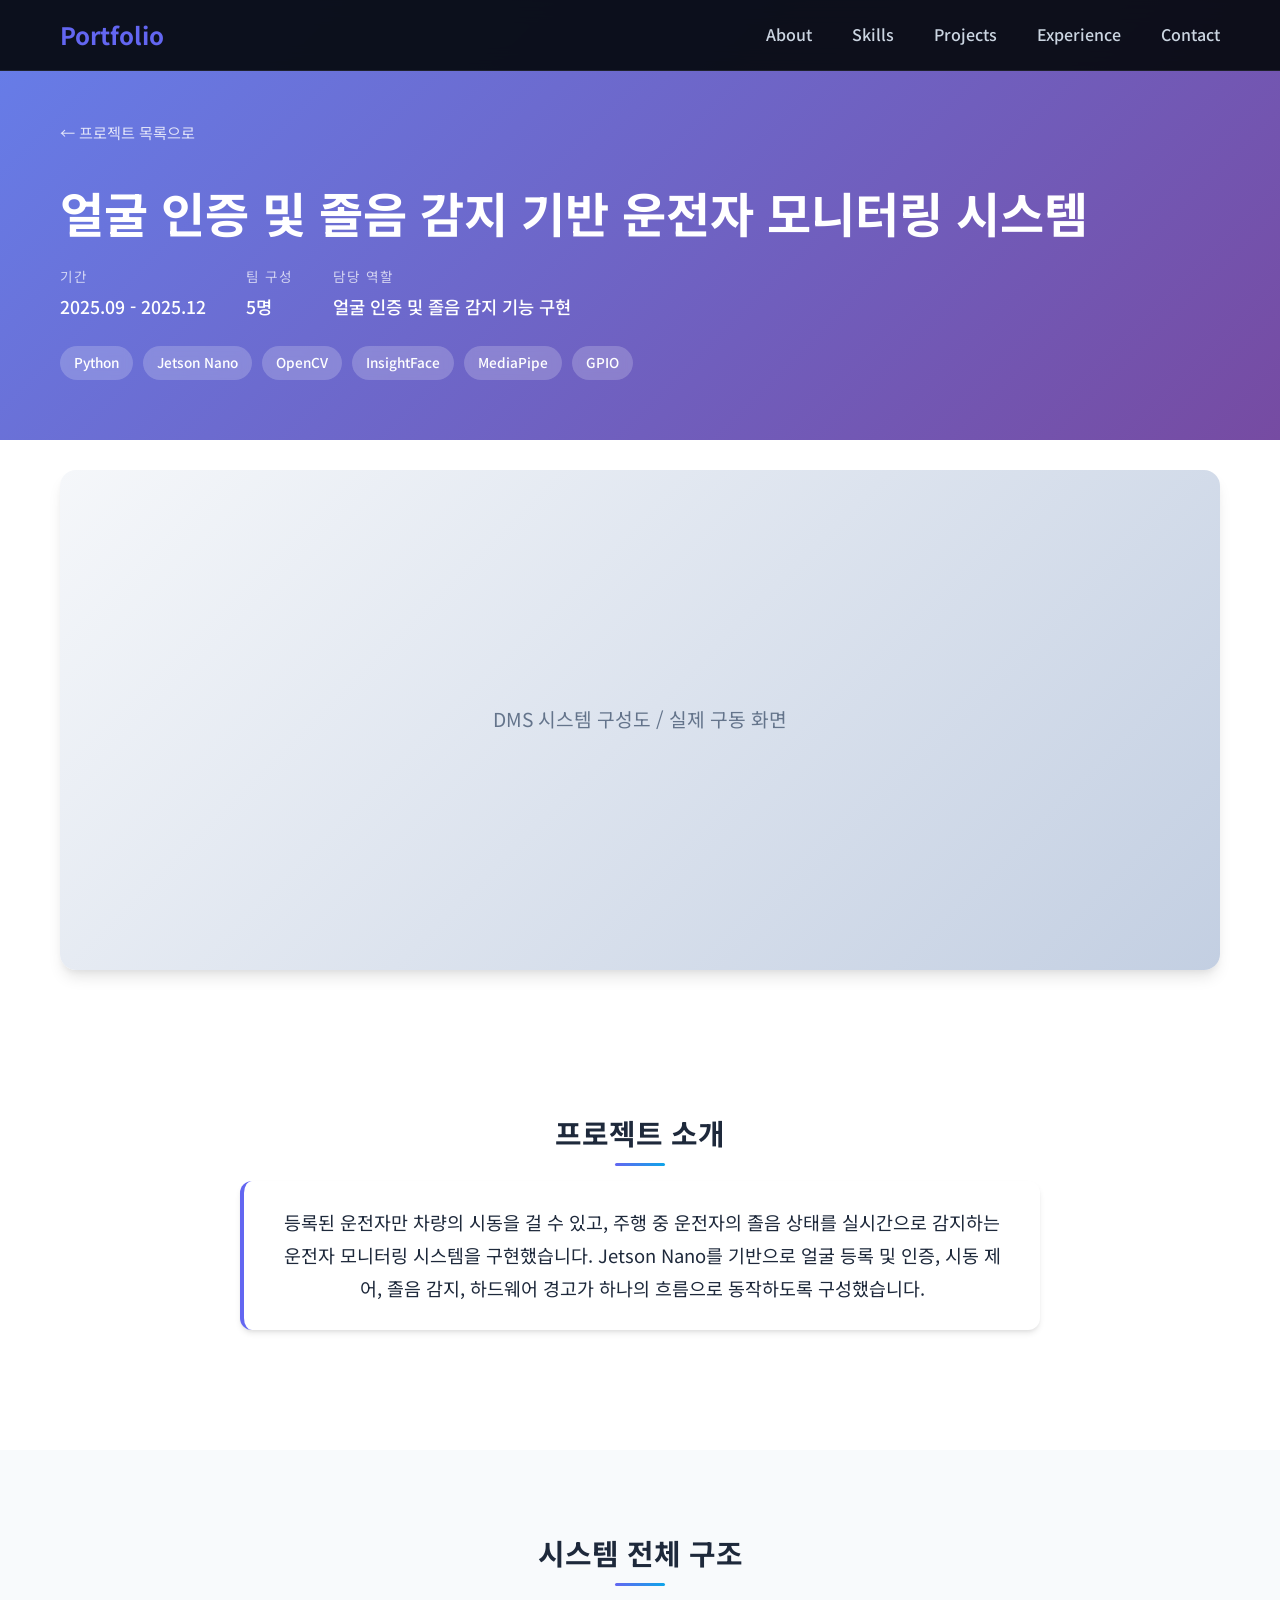
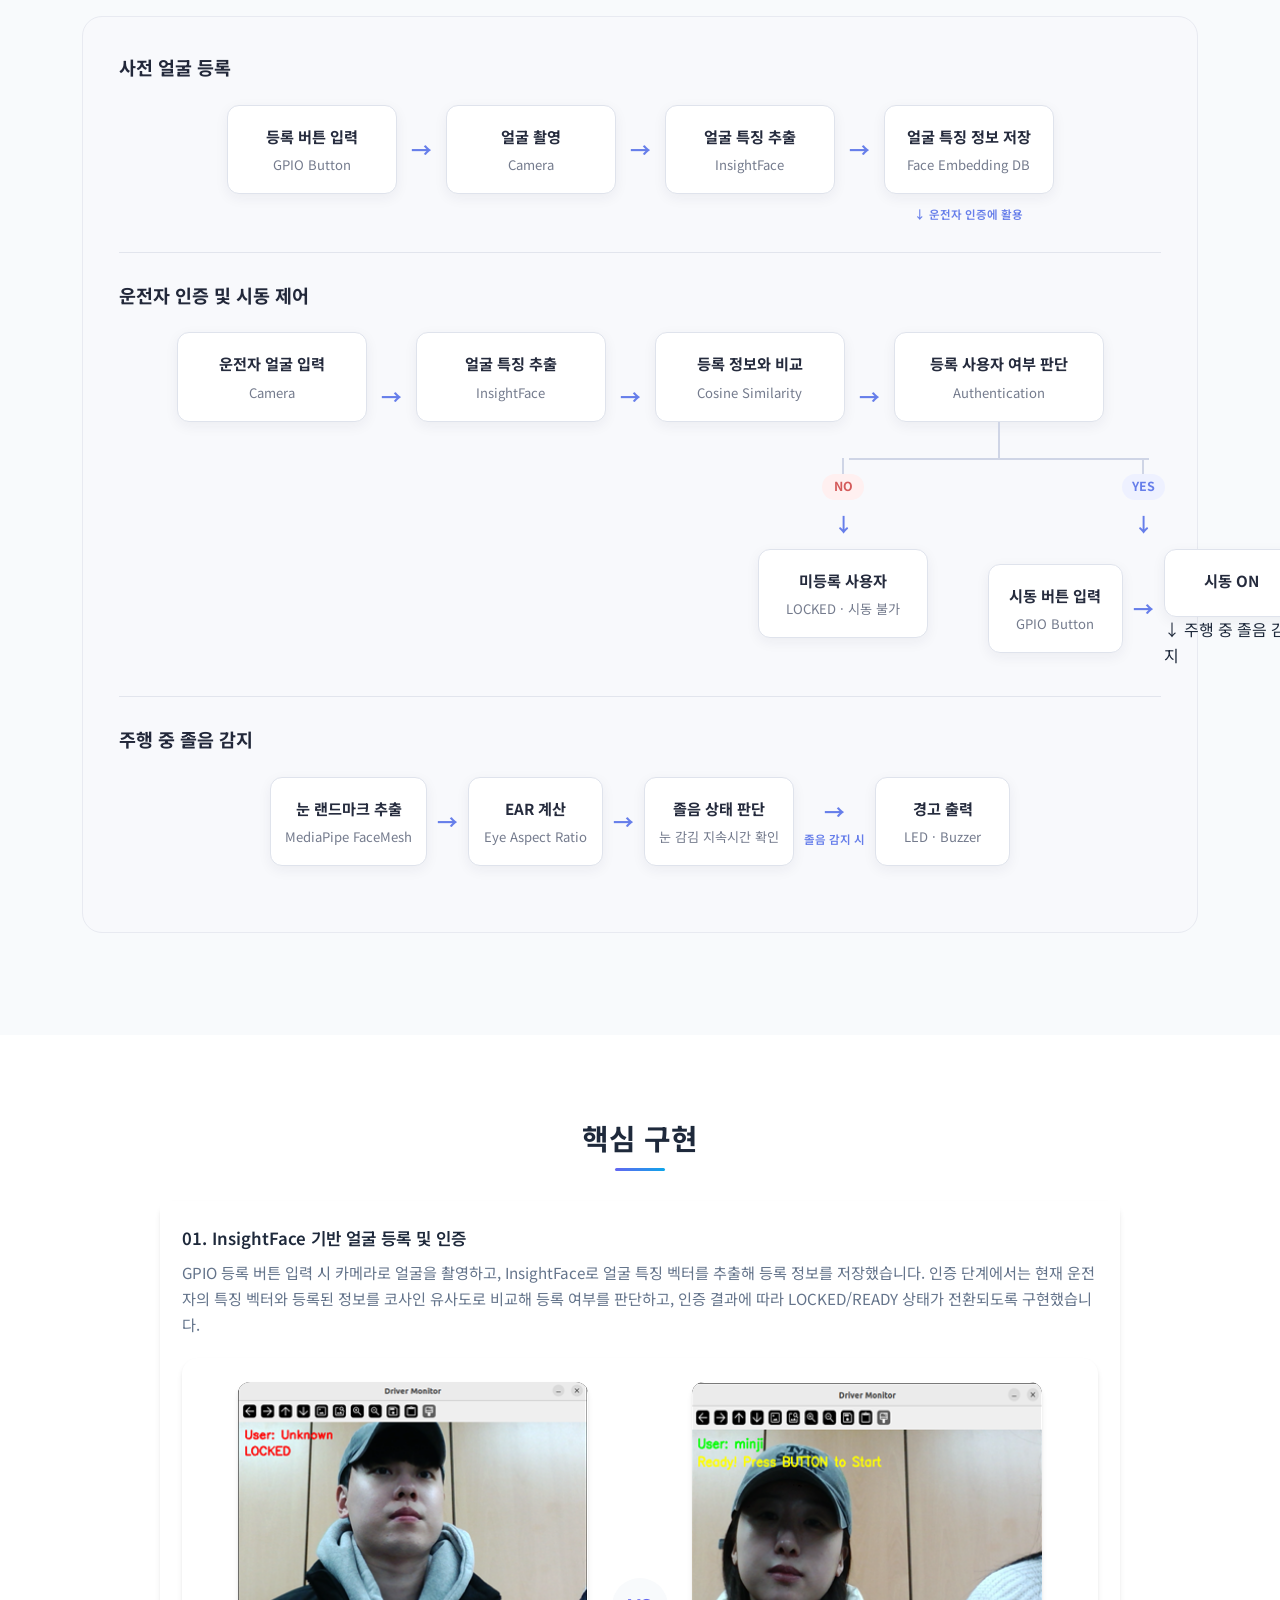
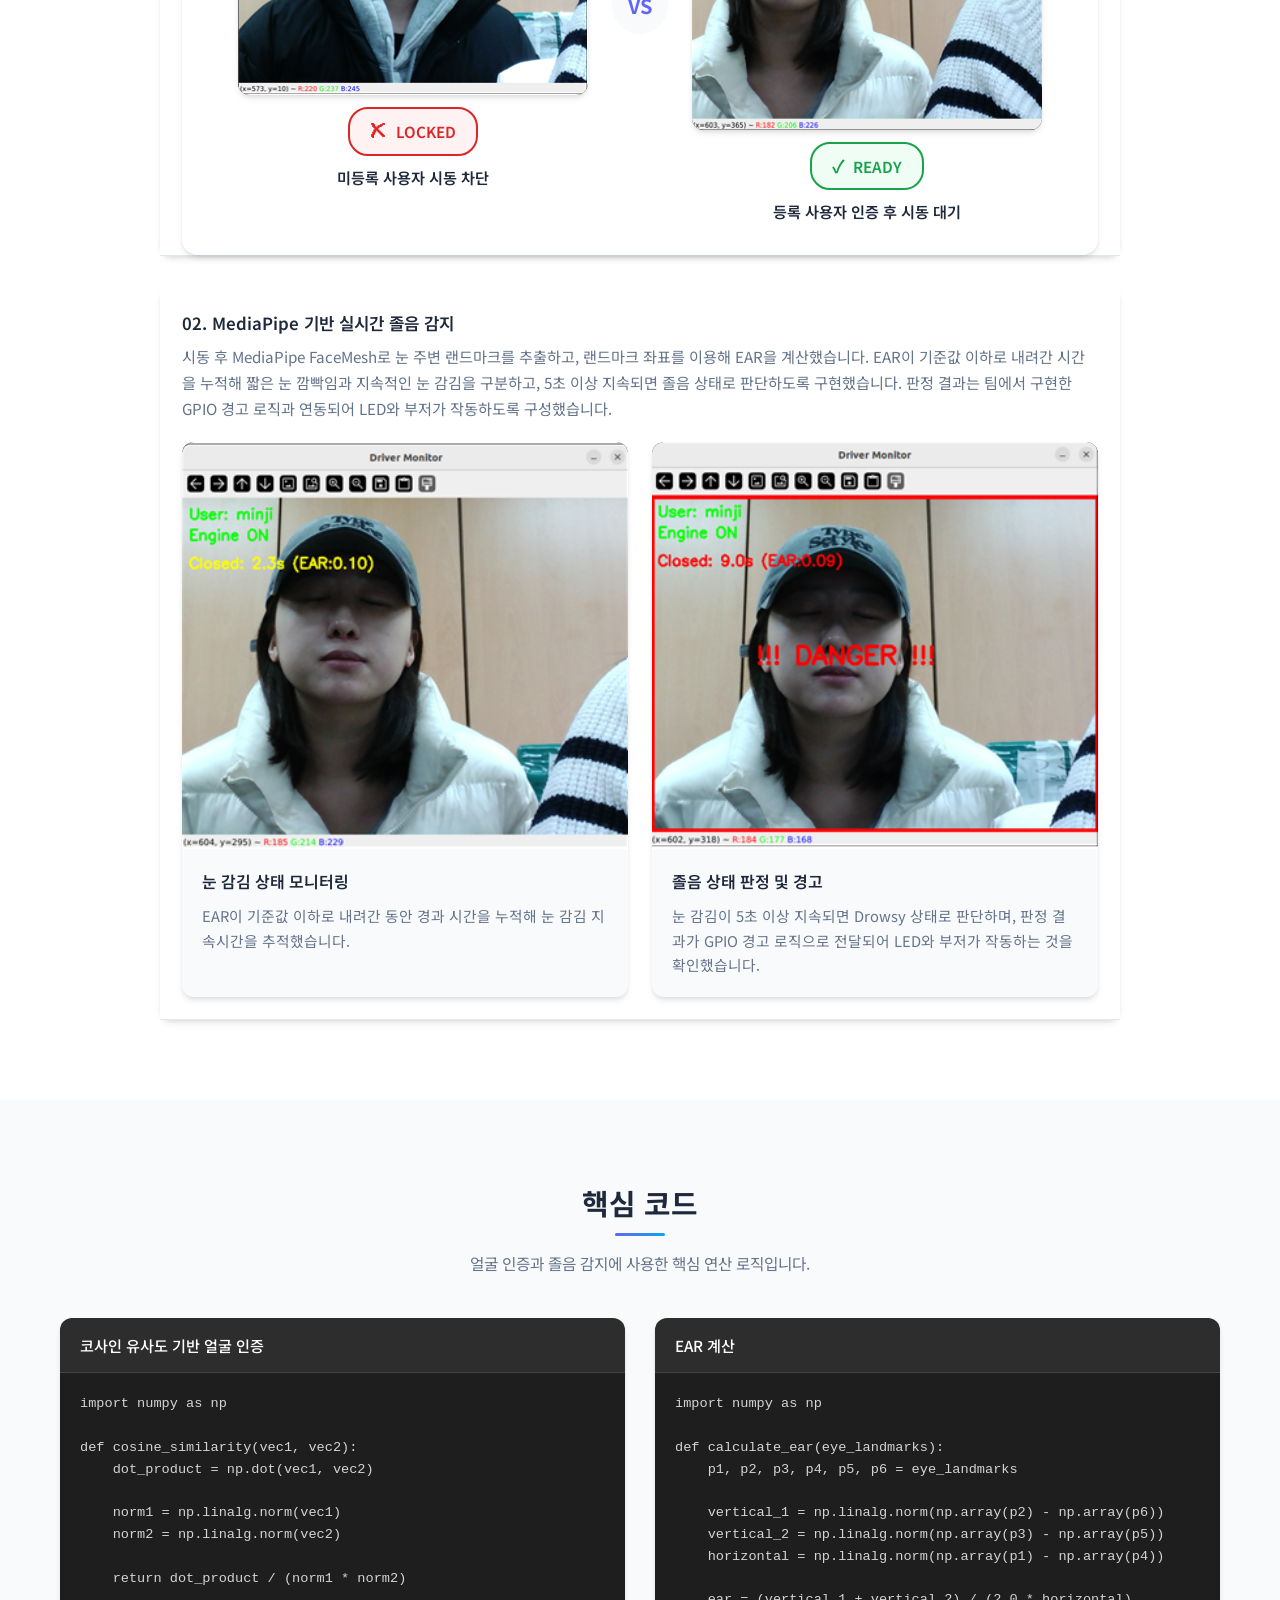
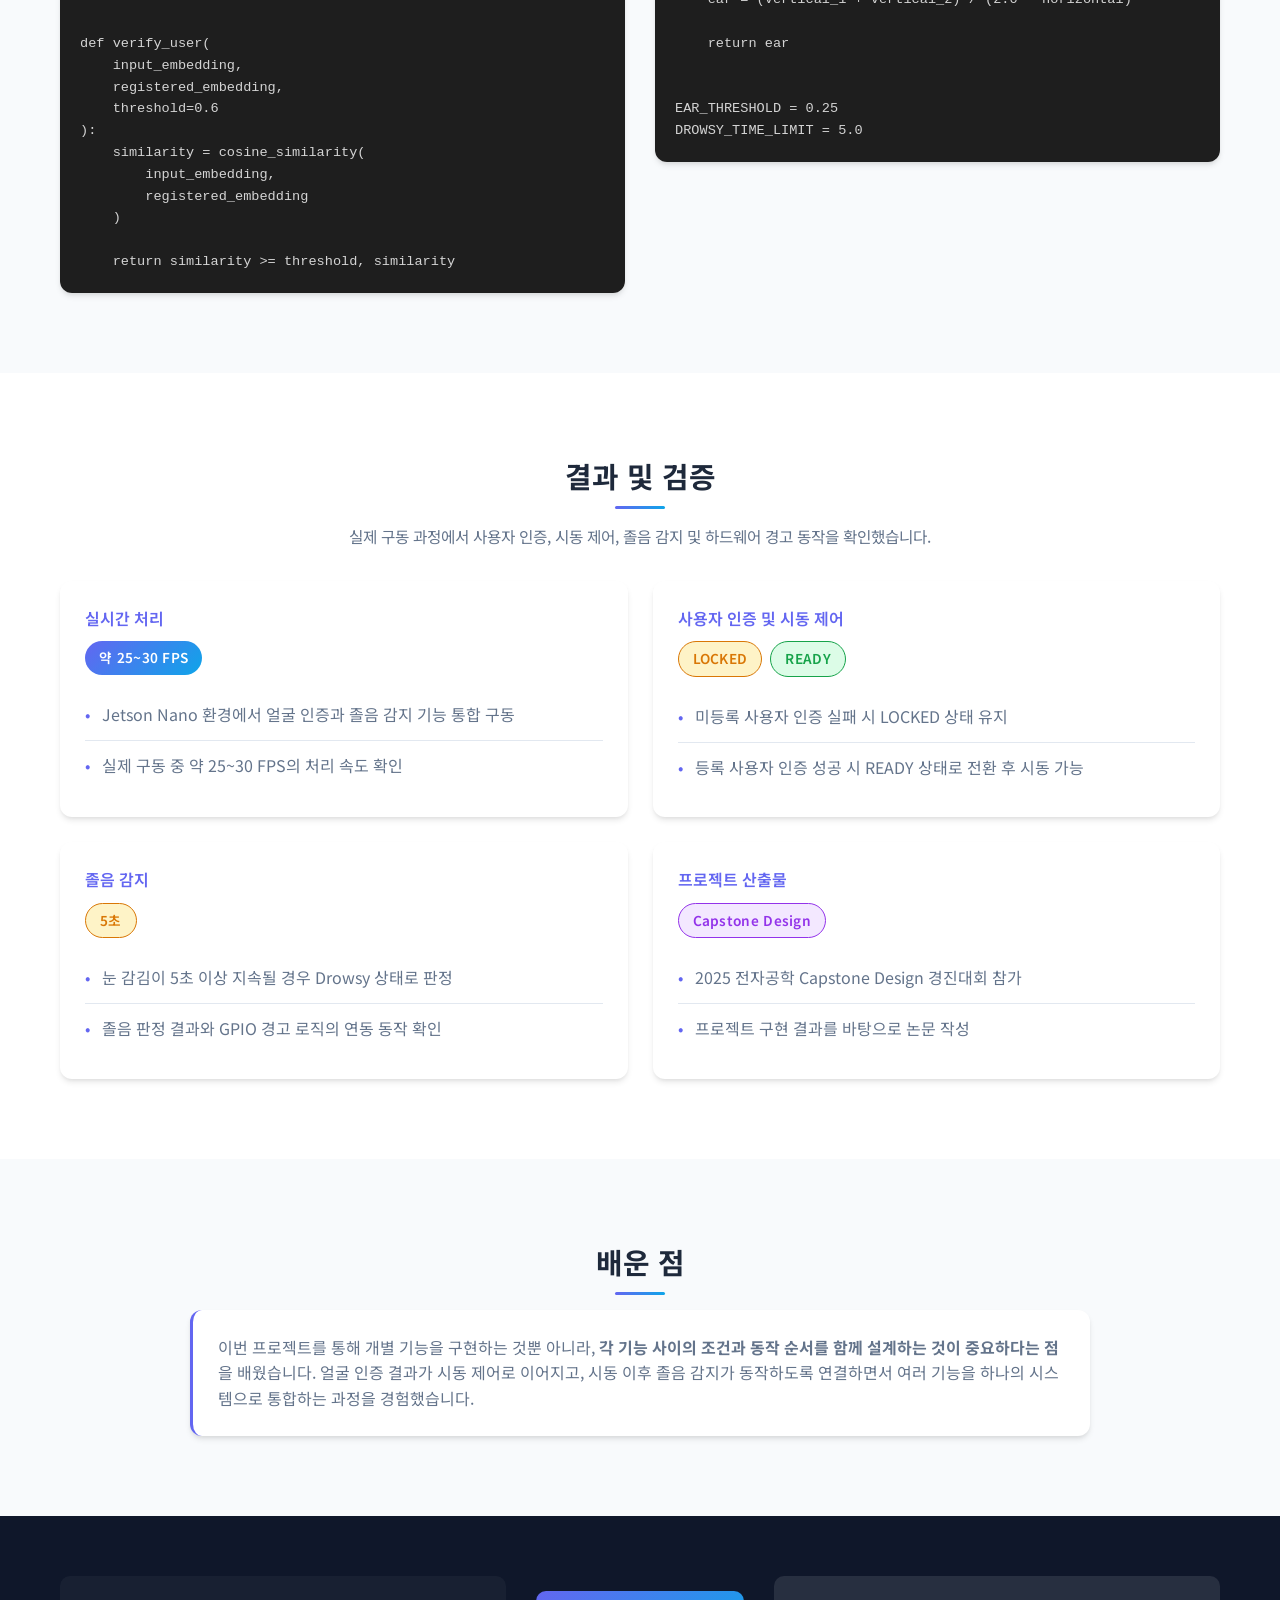
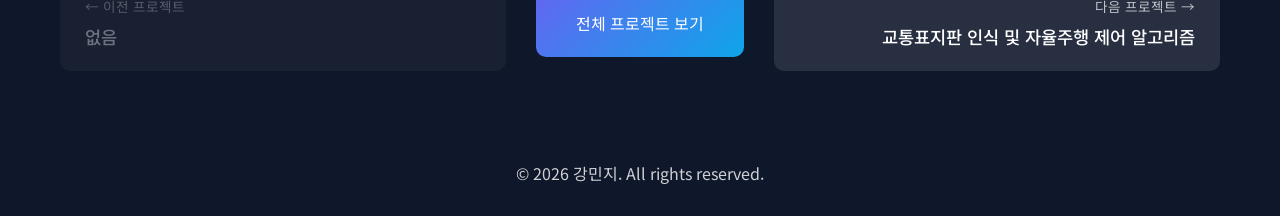
==== commit b92b457c: "Update portfolio main page" ====
--- a/project1.html
+++ b/project1.html
@@ -445,8 +445,10 @@
                             시동 후 MediaPipe FaceMesh로 눈 주변 랜드마크를 추출하고,
                             랜드마크 좌표를 이용해 EAR을 계산했습니다.
                             EAR이 기준값 이하로 내려간 시간을 누적해 짧은 눈 깜빡임과
-                            지속적인 눈 감김을 구분하고, 5초 이상 지속되면 졸음 상태로 판단해
-                            GPIO를 통해 LED와 부저가 작동하도록 구현했습니다.
+                            지속적인 눈 감김을 구분하고, 5초 이상 지속되면
+                            졸음 상태로 판단하도록 구현했습니다.
+                            판정 결과는 팀에서 구현한 GPIO 경고 로직과 연동되어
+                            LED와 부저가 작동하도록 구성했습니다.
                         </p>
 
 
@@ -496,8 +498,9 @@
                                     </h4>
 
                                     <p>
-                                        눈 감김이 5초 이상 지속되면 Drowsy 상태로 전환하고,
-                                        GPIO를 통해 LED와 부저 경고를 출력했습니다.
+                                        눈 감김이 5초 이상 지속되면 Drowsy 상태로 판단하며,
+                                        판정 결과가 GPIO 경고 로직으로 전달되어
+                                        LED와 부저가 작동하는 것을 확인했습니다.
                                     </p>
 
                                 </div>
@@ -534,31 +537,7 @@
             <div class="code-blocks">
 
 
-                <!-- EAR -->
-                <div class="code-block-item">
-
-                    <h4 class="code-title">
-                        EAR 계산
-                    </h4>
-
-                    <pre class="code-snippet"><code>import numpy as np
-
-def calculate_ear(eye_landmarks):
-    p1, p2, p3, p4, p5, p6 = eye_landmarks
-
-    vertical_1 = np.linalg.norm(np.array(p2) - np.array(p6))
-    vertical_2 = np.linalg.norm(np.array(p3) - np.array(p5))
-    horizontal = np.linalg.norm(np.array(p1) - np.array(p4))
-
-    ear = (vertical_1 + vertical_2) / (2.0 * horizontal)
-
-    return ear
-
-
-EAR_THRESHOLD = 0.25
-DROWSY_TIME_LIMIT = 5.0</code></pre>
-
-                </div>
+            
 
 
                 <!-- Cosine Similarity -->
@@ -593,6 +572,32 @@
 
                 </div>
 
+                <!-- EAR -->
+                <div class="code-block-item">
+
+                    <h4 class="code-title">
+                        EAR 계산
+                    </h4>
+
+                    <pre class="code-snippet"><code>import numpy as np
+
+def calculate_ear(eye_landmarks):
+    p1, p2, p3, p4, p5, p6 = eye_landmarks
+
+    vertical_1 = np.linalg.norm(np.array(p2) - np.array(p6))
+    vertical_2 = np.linalg.norm(np.array(p3) - np.array(p5))
+    horizontal = np.linalg.norm(np.array(p1) - np.array(p4))
+
+    ear = (vertical_1 + vertical_2) / (2.0 * horizontal)
+
+    return ear
+
+
+EAR_THRESHOLD = 0.25
+DROWSY_TIME_LIMIT = 5.0</code></pre>
+
+                </div>
+
             </div>
 
         </div>
@@ -624,31 +629,30 @@
                     <h3 class="results-subtitle">
                         실시간 처리
                     </h3>
-
+                    
                     <div class="result-badge-group">
                         <span class="result-badge primary">
-                            25~30 FPS
+                            약 25~30 FPS
                         </span>
                     </div>
-
+                    
                     <ul class="results-list">
-
+                    
                         <li>
                             <span class="result-icon">•</span>
                             <span>
-                                Jetson Nano 환경에서 통합 시스템 구동
+                                Jetson Nano 환경에서 얼굴 인증과 졸음 감지 기능 통합 구동
                             </span>
                         </li>
-
+                    
                         <li>
                             <span class="result-icon">•</span>
                             <span>
-                                구동 중 약 25~30 FPS의 처리 속도 확인
+                                실제 구동 중 약 25~30 FPS의 처리 속도 확인
                             </span>
                         </li>
-
+                    
                     </ul>
-
                 </div>
 
 
@@ -658,33 +662,33 @@
                     <h3 class="results-subtitle">
                         사용자 인증 및 시동 제어
                     </h3>
-
+                    
                     <div class="result-badge-group">
-                        <span class="result-badge success">
+                        <span class="result-badge warning">
                             LOCKED
                         </span>
-
-                        <span class="result-badge info">
+                        
+                        <span class="result-badge success">
                             READY
                         </span>
                     </div>
-
+                    
                     <ul class="results-list">
-
+                    
                         <li>
                             <span class="result-icon">•</span>
                             <span>
-                                미등록 사용자 시동 차단 동작 확인
+                                미등록 사용자 인증 실패 시 LOCKED 상태 유지
                             </span>
                         </li>
-
+                    
                         <li>
                             <span class="result-icon">•</span>
                             <span>
-                                등록 사용자 인증 후 시동 버튼 활성화
+                                등록 사용자 인증 성공 시 READY 상태로 전환 후 시동 가능
                             </span>
                         </li>
-
+                    
                     </ul>
 
                 </div>
@@ -696,29 +700,29 @@
                     <h3 class="results-subtitle">
                         졸음 감지
                     </h3>
-
+                    
                     <div class="result-badge-group">
                         <span class="result-badge warning">
                             5초
                         </span>
                     </div>
-
+                    
                     <ul class="results-list">
-
+                    
                         <li>
                             <span class="result-icon">•</span>
                             <span>
-                                눈 감김 지속시간을 기준으로 졸음 상태 판정
+                                눈 감김이 5초 이상 지속될 경우 Drowsy 상태로 판정
                             </span>
                         </li>
-
+                    
                         <li>
                             <span class="result-icon">•</span>
                             <span>
-                                졸음 감지 시 LED 및 부저 경고 동작 확인
+                                졸음 판정 결과와 GPIO 경고 로직의 연동 동작 확인
                             </span>
                         </li>
-
+                    
                     </ul>
 
                 </div>
@@ -728,31 +732,31 @@
                 <div class="results-box">
 
                     <h3 class="results-subtitle">
-                        프로젝트 결과
+                        프로젝트 산출물
                     </h3>
-
+                    
                     <div class="result-badge-group">
                         <span class="result-badge accent">
                             Capstone Design
                         </span>
                     </div>
-
+                    
                     <ul class="results-list">
-
+                    
                         <li>
                             <span class="result-icon">•</span>
                             <span>
                                 2025 전자공학 Capstone Design 경진대회 참가
                             </span>
                         </li>
-
+                    
                         <li>
                             <span class="result-icon">•</span>
                             <span>
-                                프로젝트 결과를 바탕으로 논문 작성
+                                프로젝트 구현 결과를 바탕으로 논문 작성
                             </span>
                         </li>
-
+                    
                     </ul>
 
                 </div>
@@ -770,35 +774,19 @@
         <div class="container">
 
             <h2 class="content-title center">
-                회고
+                배운 점
             </h2>
 
-            <div class="learnings-grid">
-
-                <div class="learning-card">
+           
+            <div class="learnings-grid learnings-grid--single">
+                <div class="learning-card learning-card--single">
                     <p>
-                        InsightFace로 추출한 얼굴 특징값을
-                        코사인 유사도로 비교하며
-                        <strong>얼굴 인증 과정을 직접 구현</strong>해볼 수 있었습니다.
+                        이번 프로젝트를 통해 개별 기능을 구현하는 것뿐 아니라,
+                        <strong>각 기능 사이의 조건과 동작 순서를 함께 설계하는 것이 중요하다는 점</strong>을 배웠습니다.
+                        얼굴 인증 결과가 시동 제어로 이어지고, 시동 이후 졸음 감지가 동작하도록 연결하면서
+                        여러 기능을 하나의 시스템으로 통합하는 과정을 경험했습니다.
                     </p>
                 </div>
-
-                <div class="learning-card">
-                    <p>
-                        MediaPipe FaceMesh의 눈 랜드마크를 이용해
-                        EAR을 계산하고,
-                        <strong>실시간 눈 상태를 판단하는 과정</strong>을 구현했습니다.
-                    </p>
-                </div>
-
-                <div class="learning-card">
-                    <p>
-                        영상 처리 결과를 GPIO와 연결하면서
-                        소프트웨어 판단 결과가
-                        <strong>실제 하드웨어 동작으로 이어지는 과정</strong>을 경험했습니다.
-                    </p>
-                </div>
-
             </div>
 
         </div>
--- a/project-detail.css
+++ b/project-detail.css
@@ -1665,31 +1665,7 @@
     margin-top: 10px;
 }
 
-/* 데이터셋 → 모델 학습 결과 흐름 표시 */
-.dataset-to-training-flow {
-    display: flex;
-    flex-direction: column;
-    align-items: center;
-    justify-content: center;
-    gap: 10px;
-    padding: 12px 16px 20px;
-    margin: 0 auto;
-    max-width: 960px;
-}
-
-.dataset-to-training-flow__arrow {
-    width: 36px;
-    height: 48px;
-    color: var(--primary-color);
-    opacity: 0.9;
-}
-
-.dataset-to-training-flow__caption {
-    font-size: 0.85rem;
-    font-weight: 600;
-    color: var(--text-light);
-    letter-spacing: 0.02em;
-}
+
 
 .dataset-feature-item {
     display: flex;
@@ -3787,4 +3763,556 @@
     font-weight: 600;
     color: #667eea;
     white-space: nowrap;
+}
+
+/* 핵심 코드 카드 높이를 내용에 맞게 */
+.code-blocks {
+    align-items: start;
+}
+
+.code-block-item {
+    height: auto;
+}
+
+.learnings-grid--single {
+    display: flex;
+    justify-content: center;
+}
+
+.learning-card--single {
+    width: 100%;
+    max-width: 900px;
+}
+
+
+
+.training-settings {
+    display: grid;
+    grid-template-columns: repeat(4, 1fr);
+    gap: 12px;
+    margin-bottom: 14px;
+}
+
+.training-setting-item {
+    padding: 16px 12px;
+    background: #f8f9ff;
+    border: 1px solid #e6e9f5;
+    border-radius: 10px;
+    text-align: center;
+}
+
+.training-setting-item .setting-label {
+    display: block;
+    margin-bottom: 5px;
+    font-size: 0.78rem;
+    color: #7b8499;
+}
+
+.training-setting-item strong {
+    font-size: 1rem;
+    color: #333;
+}
+
+
+
+@media (max-width: 768px) {
+    .training-settings {
+        grid-template-columns: repeat(2, 1fr);
+    }
+
+}
+
+/* ========================================
+   Model Training Flow
+======================================== */
+
+.training-step {
+    margin-top: 26px;
+}
+
+.training-step-title {
+    display: flex;
+    align-items: center;
+    gap: 10px;
+    margin-bottom: 14px;
+    font-size: 0.98rem;
+    font-weight: 700;
+    color: #333;
+}
+
+.training-step-number {
+    display: inline-flex;
+    align-items: center;
+    justify-content: center;
+    width: 34px;
+    height: 24px;
+    border-radius: 12px;
+    background: #eef1ff;
+    color: #5f6df5;
+    font-size: 0.78rem;
+    font-weight: 700;
+}
+
+
+/* 학습 설정 */
+
+.training-settings {
+    display: grid;
+    grid-template-columns: repeat(4, 1fr);
+    gap: 12px;
+}
+
+.training-setting-item {
+    padding: 16px 12px;
+    background: #f8f9ff;
+    border: 1px solid #e3e7f4;
+    border-radius: 10px;
+    text-align: center;
+}
+
+.training-setting-item .setting-label {
+    display: block;
+    margin-bottom: 7px;
+    font-size: 0.78rem;
+    color: #7b8499;
+}
+
+.training-setting-item strong {
+    font-size: 0.95rem;
+    color: #222;
+}
+
+
+/* 단계 연결 */
+
+.training-flow-arrow {
+    margin: 17px 0 5px;
+    text-align: center;
+    font-size: 1.3rem;
+    color: #8a94b5;
+}
+
+
+/* 학습 방법 */
+
+.training-method-box {
+    display: grid;
+    grid-template-columns: repeat(2, 1fr);
+    gap: 10px;
+}
+
+.training-method-item {
+    display: flex;
+    flex-direction: column;
+    gap: 6px;
+    padding: 15px 18px;
+    background: #f8f9ff;
+    border: 1px solid #e3e7f4;
+    border-radius: 10px;
+}
+
+.method-label {
+    font-size: 0.76rem;
+    color: #7b8499;
+}
+
+.training-method-item strong {
+    font-size: 0.88rem;
+    color: #333;
+}
+
+
+/* 모바일 */
+
+@media (max-width: 768px) {
+
+    .training-settings {
+        grid-template-columns: repeat(2, 1fr);
+    }
+
+    .training-method-box {
+        grid-template-columns: 1fr;
+    }
+
+}
+
+/* MobileNetV2 학습 영역 가운데 정렬 */
+.training-step {
+    width: 100%;
+    max-width: 720px;
+    margin: 28px auto 0;
+}
+
+
+/* 학습 설정 */
+.training-settings {
+    width: 100%;
+    gap: 10px;
+}
+
+.training-setting-item {
+    padding: 15px 10px;
+}
+
+
+/* 학습 방법 */
+.training-method-box {
+    width: 100%;
+    gap: 10px;
+}
+
+.training-method-item {
+    padding: 14px 16px;
+}
+
+
+/* 학습 결과 */
+.training-metrics {
+    width: 100%;
+    max-width: 600px;
+    margin: 0 auto;
+
+    display: grid;
+    grid-template-columns: repeat(3, 1fr);
+    gap: 18px;
+}
+
+/* ========================================
+   Project Process Flow
+======================================== */
+
+.process-flow-intro {
+    max-width: 760px;
+    margin: 0 auto 34px;
+    text-align: center;
+    font-size: 0.95rem;
+    line-height: 1.7;
+    color: #687086;
+}
+
+.project-process-flow {
+    display: flex;
+    align-items: stretch;
+    justify-content: center;
+    gap: 10px;
+    max-width: 1100px;
+    margin: 0 auto;
+}
+
+.process-flow-item {
+    flex: 1;
+    min-width: 0;
+    padding: 22px 14px;
+    background: #f8f9ff;
+    border: 1px solid #e3e7f4;
+    border-radius: 12px;
+    text-align: center;
+}
+
+.process-flow-number {
+    display: inline-flex;
+    align-items: center;
+    justify-content: center;
+    width: 34px;
+    height: 24px;
+    margin-bottom: 12px;
+    border-radius: 12px;
+    background: #eef1ff;
+    color: #5f6df5;
+    font-size: 0.76rem;
+    font-weight: 700;
+}
+
+.process-flow-item strong {
+    display: block;
+    margin-bottom: 7px;
+    font-size: 0.9rem;
+    color: #333;
+}
+
+.process-flow-item p {
+    margin: 0;
+    font-size: 0.76rem;
+    line-height: 1.5;
+    color: #7b8499;
+}
+
+.process-flow-arrow {
+    display: flex;
+    align-items: center;
+    justify-content: center;
+    flex: 0 0 18px;
+    color: #9aa3bd;
+    font-size: 1.1rem;
+}
+
+
+@media (max-width: 900px) {
+
+    .project-process-flow {
+        display: grid;
+        grid-template-columns: repeat(2, 1fr);
+    }
+
+    .process-flow-arrow {
+        display: none;
+    }
+}
+
+
+@media (max-width: 560px) {
+
+    .project-process-flow {
+        grid-template-columns: 1fr;
+    }
+}
+
+.process-overview-section {
+    padding-top: 45px;
+}
+
+.algorithm-flow {
+    padding-bottom: 32px;
+}
+
+.code-snippet {
+    white-space: pre-wrap;
+    word-break: break-word;
+    overflow-x: hidden;
+}
+
+.code-snippet,
+.code-snippet code {
+    text-align: left !important;
+}
+
+.control-code-snippet,
+.control-code-snippet code {
+    white-space: pre-line !important;
+    text-align: left !important;
+    overflow-x: hidden;
+}
+
+.model-code-snippet,
+.model-code-snippet code {
+    white-space: pre-line !important;
+    text-align: left !important;
+    overflow-x: hidden;
+}
+
+/* ========================================
+   Project Demo Videos
+======================================== */
+
+.demo-section {
+    padding-top: 60px;
+    padding-bottom: 70px;
+}
+
+.demo-intro {
+    max-width: 720px;
+    margin: 0 auto 32px;
+    text-align: center;
+    font-size: 0.94rem;
+    line-height: 1.7;
+    color: #6f788d;
+}
+
+.demo-video-grid {
+    display: grid;
+    grid-template-columns: repeat(2, 1fr);
+    gap: 24px;
+    max-width: 1000px;
+    margin: 0 auto;
+}
+
+.demo-video-card {
+    overflow: hidden;
+    background: #fff;
+    border: 1px solid #e6e9f2;
+    border-radius: 14px;
+    box-shadow: 0 4px 12px rgba(0, 0, 0, 0.06);
+}
+
+.demo-video-wrapper {
+    width: 100%;
+    background: #111;
+}
+
+.demo-video-wrapper video {
+    display: block;
+    width: 100%;
+    aspect-ratio: 16 / 9;
+    object-fit: contain;
+}
+
+.demo-video-info {
+    display: flex;
+    gap: 12px;
+    padding: 18px 20px 20px;
+}
+
+.demo-number {
+    display: inline-flex;
+    align-items: center;
+    justify-content: center;
+    flex: 0 0 34px;
+    width: 34px;
+    height: 24px;
+    border-radius: 12px;
+    background: #eef1ff;
+    color: #5f6df5;
+    font-size: 0.76rem;
+    font-weight: 700;
+}
+
+.demo-video-info h3 {
+    margin: 1px 0 7px;
+    font-size: 0.95rem;
+    color: #333;
+}
+
+.demo-video-info p {
+    margin: 0;
+    font-size: 0.83rem;
+    line-height: 1.6;
+    color: #70798c;
+}
+
+@media (max-width: 768px) {
+    .demo-video-grid {
+        grid-template-columns: 1fr;
+    }
+}
+
+
+/* 첫 번째 대표 영상 카드 */
+.demo-featured-card {
+    width: 100%;
+    max-width: 540px;
+    margin: 0 auto 56px;
+
+    background: #fff;
+    border: 1px solid #e6e9f2;
+    border-radius: 14px;
+    overflow: hidden;
+
+    box-shadow: 0 4px 12px rgba(0, 0, 0, 0.06);
+}
+
+
+/* 영상 영역 */
+.demo-featured-video {
+    width: 100%;
+    background: #111;
+}
+
+.demo-featured-video video {
+    display: block;
+    width: 100%;
+    max-height: 300px;
+    object-fit: contain;
+    background: #111;
+}
+
+
+/* 영상 아래 설명 영역 */
+.demo-featured-info {
+    display: flex;
+    gap: 12px;
+    padding: 18px 20px 20px;
+    background: #fff;
+}
+
+.demo-featured-info h3 {
+    margin: 1px 0 7px;
+    font-size: 0.95rem;
+    color: #333;
+}
+
+.demo-featured-info p {
+    margin: 0;
+    font-size: 0.83rem;
+    line-height: 1.6;
+    color: #70798c;
+}
+
+.implementation-evidence {
+    width: 100%;
+    max-width: 600px;
+    margin: 34px auto 52px;
+}
+
+.evidence-heading {
+    margin-bottom: 12px;
+    font-size: 0.95rem;
+    font-weight: 700;
+    color: #333;
+}
+
+.evidence-image-wrapper {
+    width: 100%;
+    max-width: 560px;
+    margin: 0 auto;
+    overflow: hidden;
+
+    background: #fff;
+    border: 1px solid #e6e9f2;
+    border-radius: 12px;
+    box-shadow: 0 4px 12px rgba(0, 0, 0, 0.06);
+}
+
+.evidence-image-wrapper img {
+    display: block;
+    width: 100%;
+    height: auto;
+}
+
+.evidence-caption {
+    max-width: 560px;
+    margin: 12px auto 22px;
+    font-size: 0.84rem;
+    line-height: 1.65;
+    color: #6f788d;
+}
+
+.training-metrics {
+    max-width: 560px;
+    margin: 0 auto;
+    gap: 16px;
+}
+
+.metric-card {
+    padding: 24px 16px;
+}
+
+.training-metrics--single {
+    display: flex;
+    justify-content: center;
+}
+
+.results-box--with-image {
+    display: flex;
+    flex-direction: column;
+}
+
+.result-log-image {
+    margin-top: 18px;
+    overflow: hidden;
+    border-radius: 10px;
+    border: 1px solid #e6e9f2;
+    background: #111;
+}
+
+.result-log-image img {
+    display: block;
+    width: 100%;
+    height: auto;
+}
+
+.result-log-caption {
+    margin: 10px 2px 0;
+    font-size: 0.8rem;
+    line-height: 1.55;
+    color: #6f788d;
 }
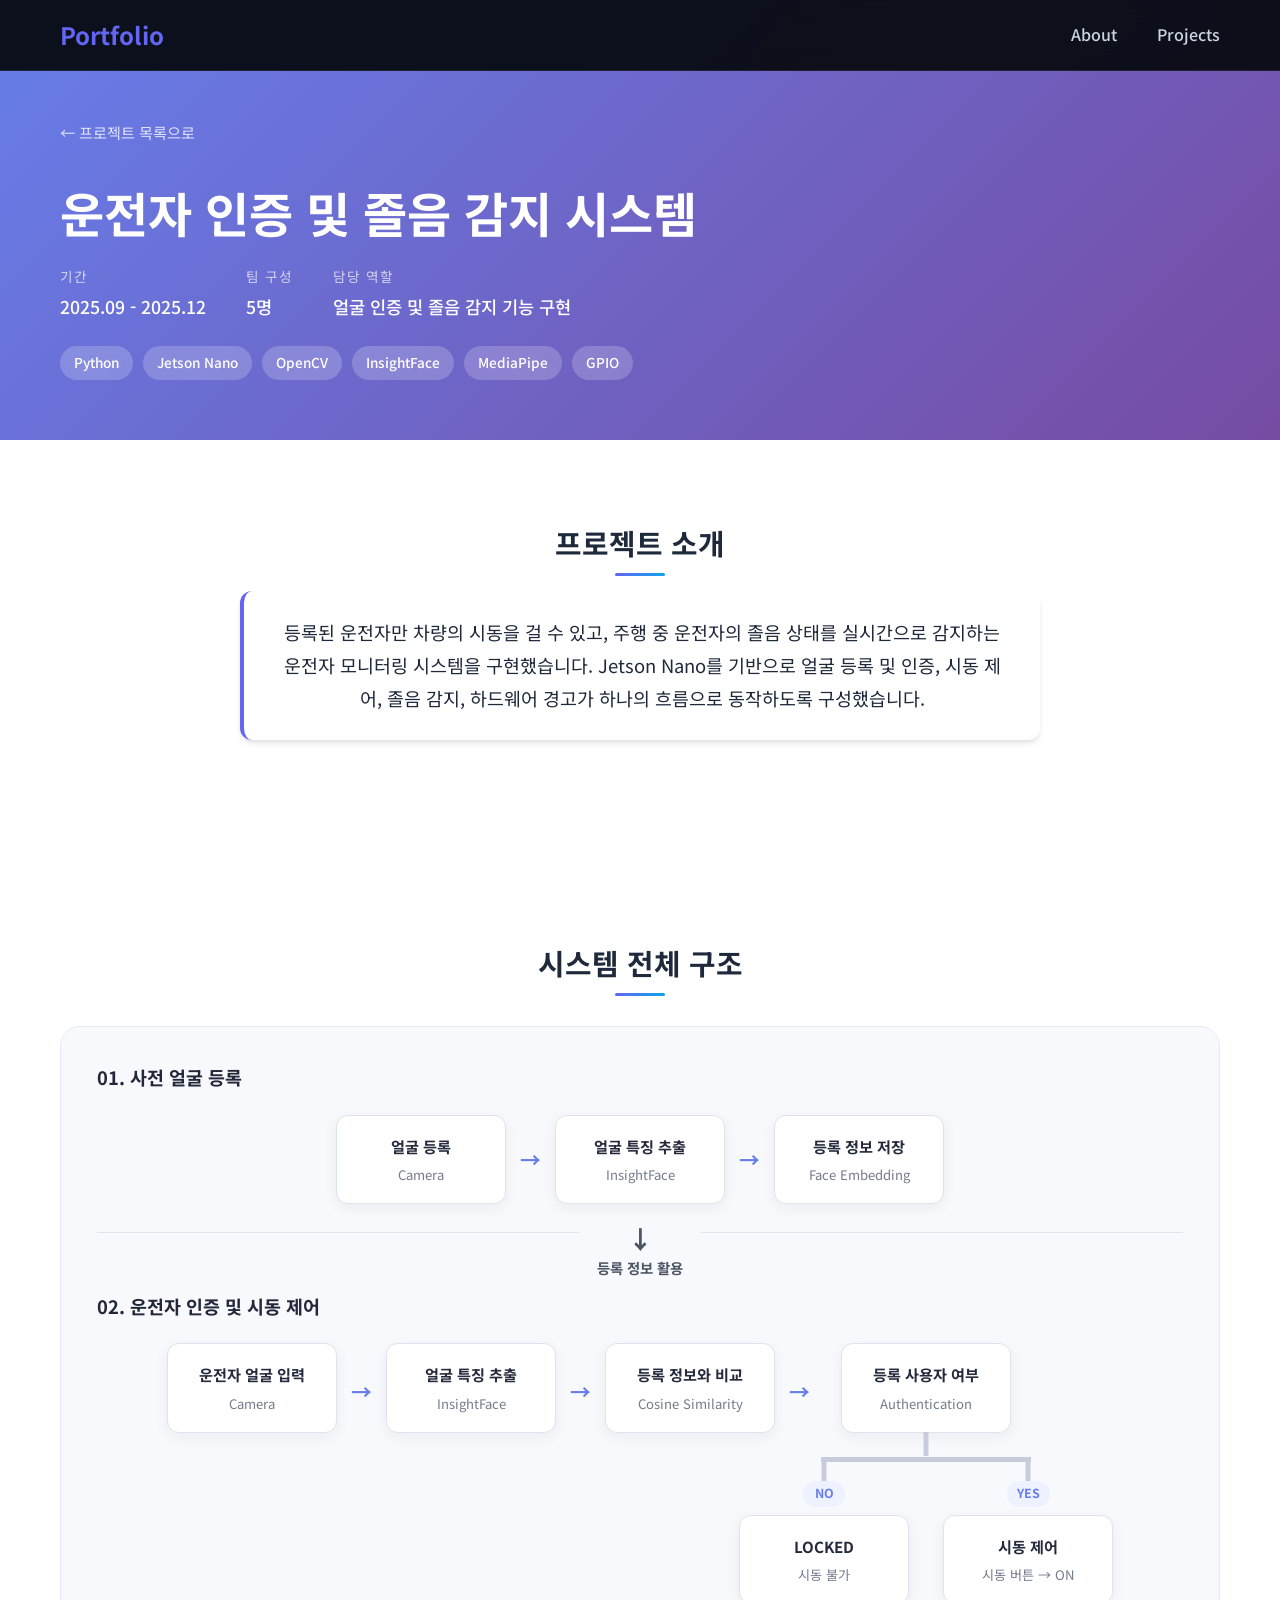
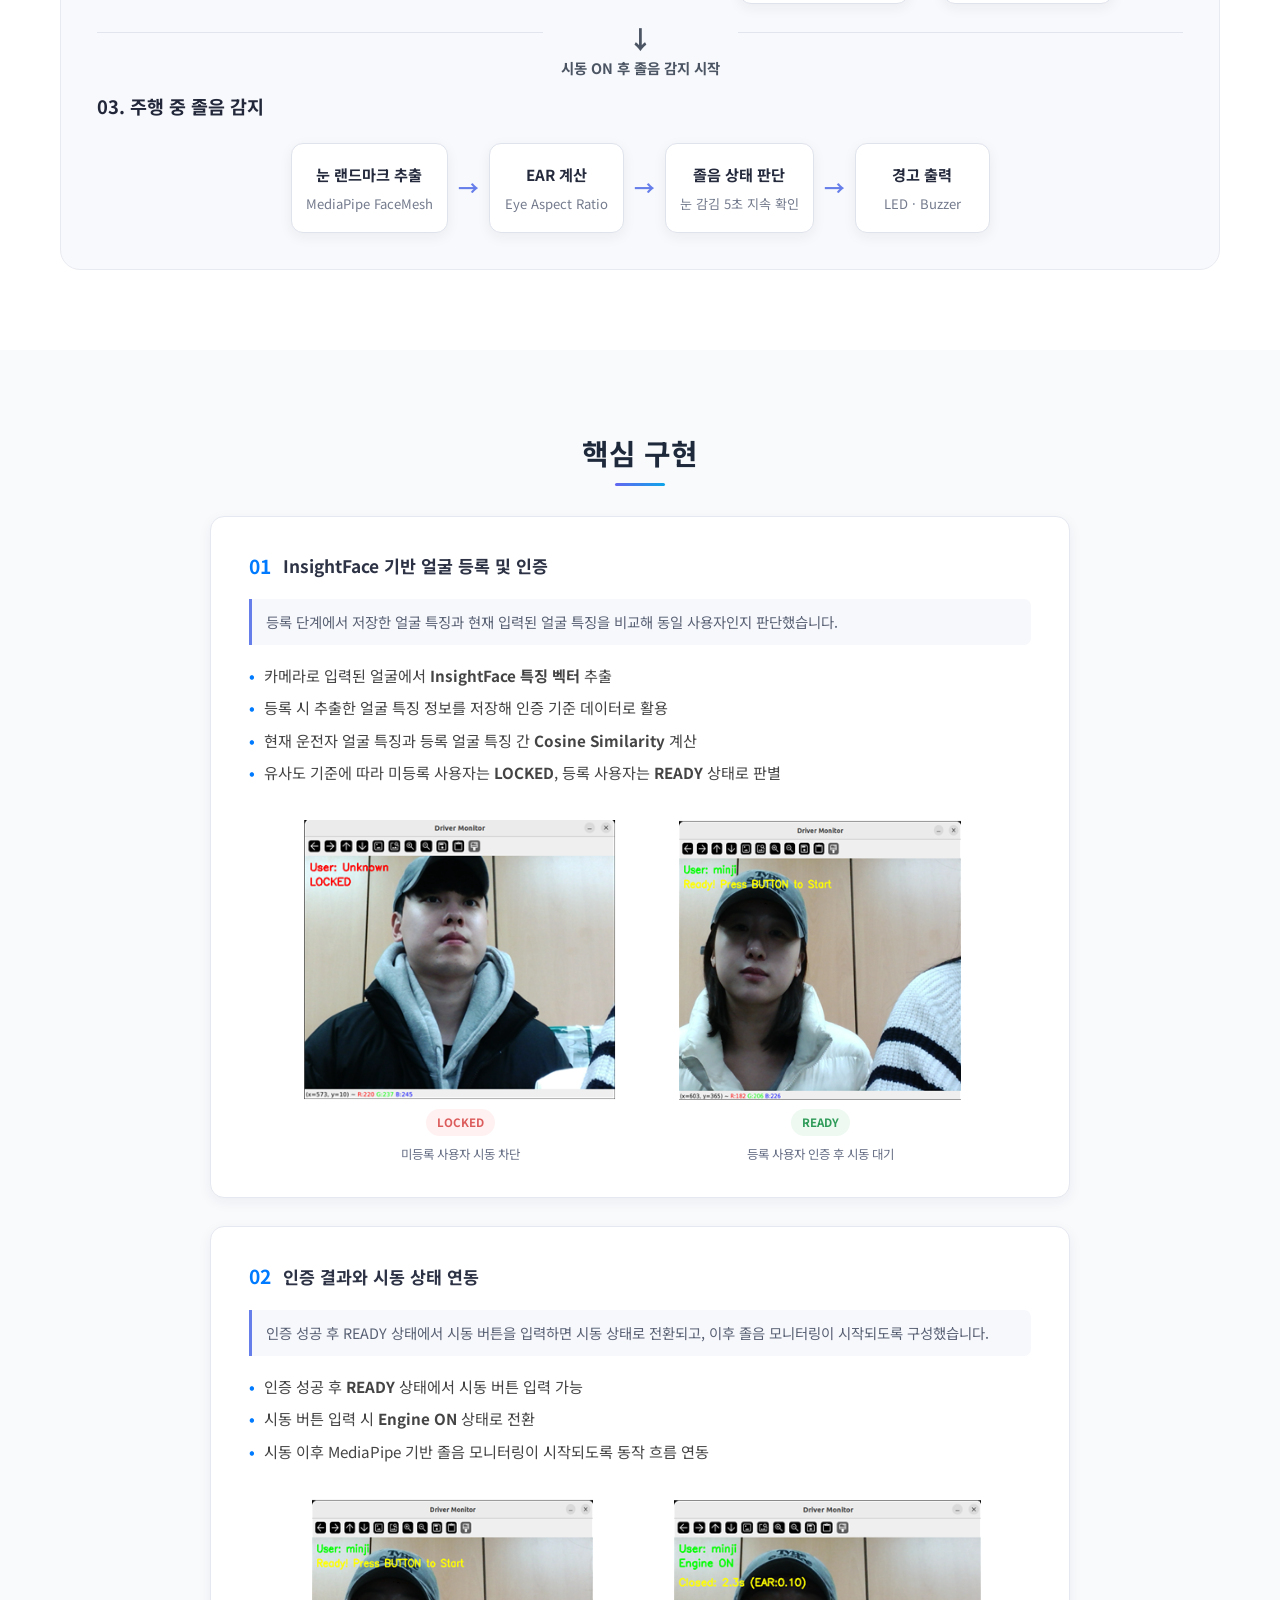
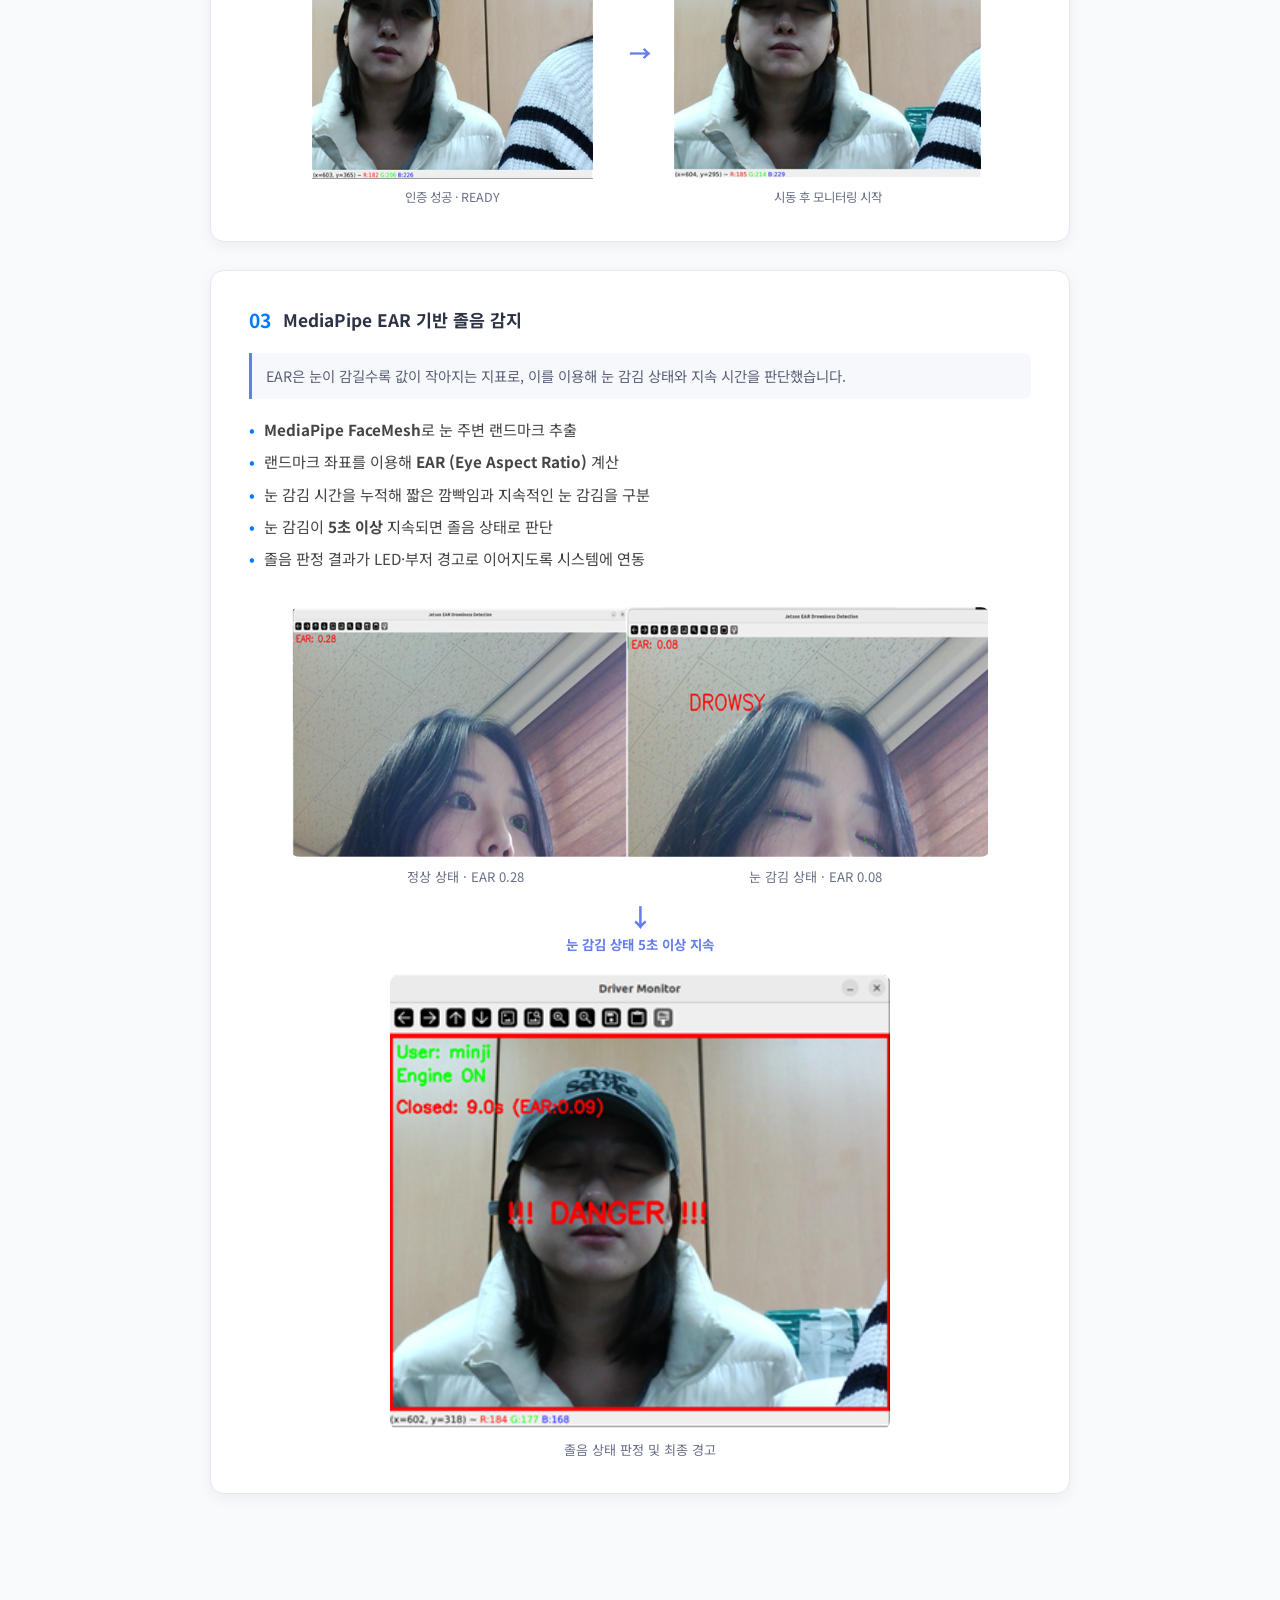
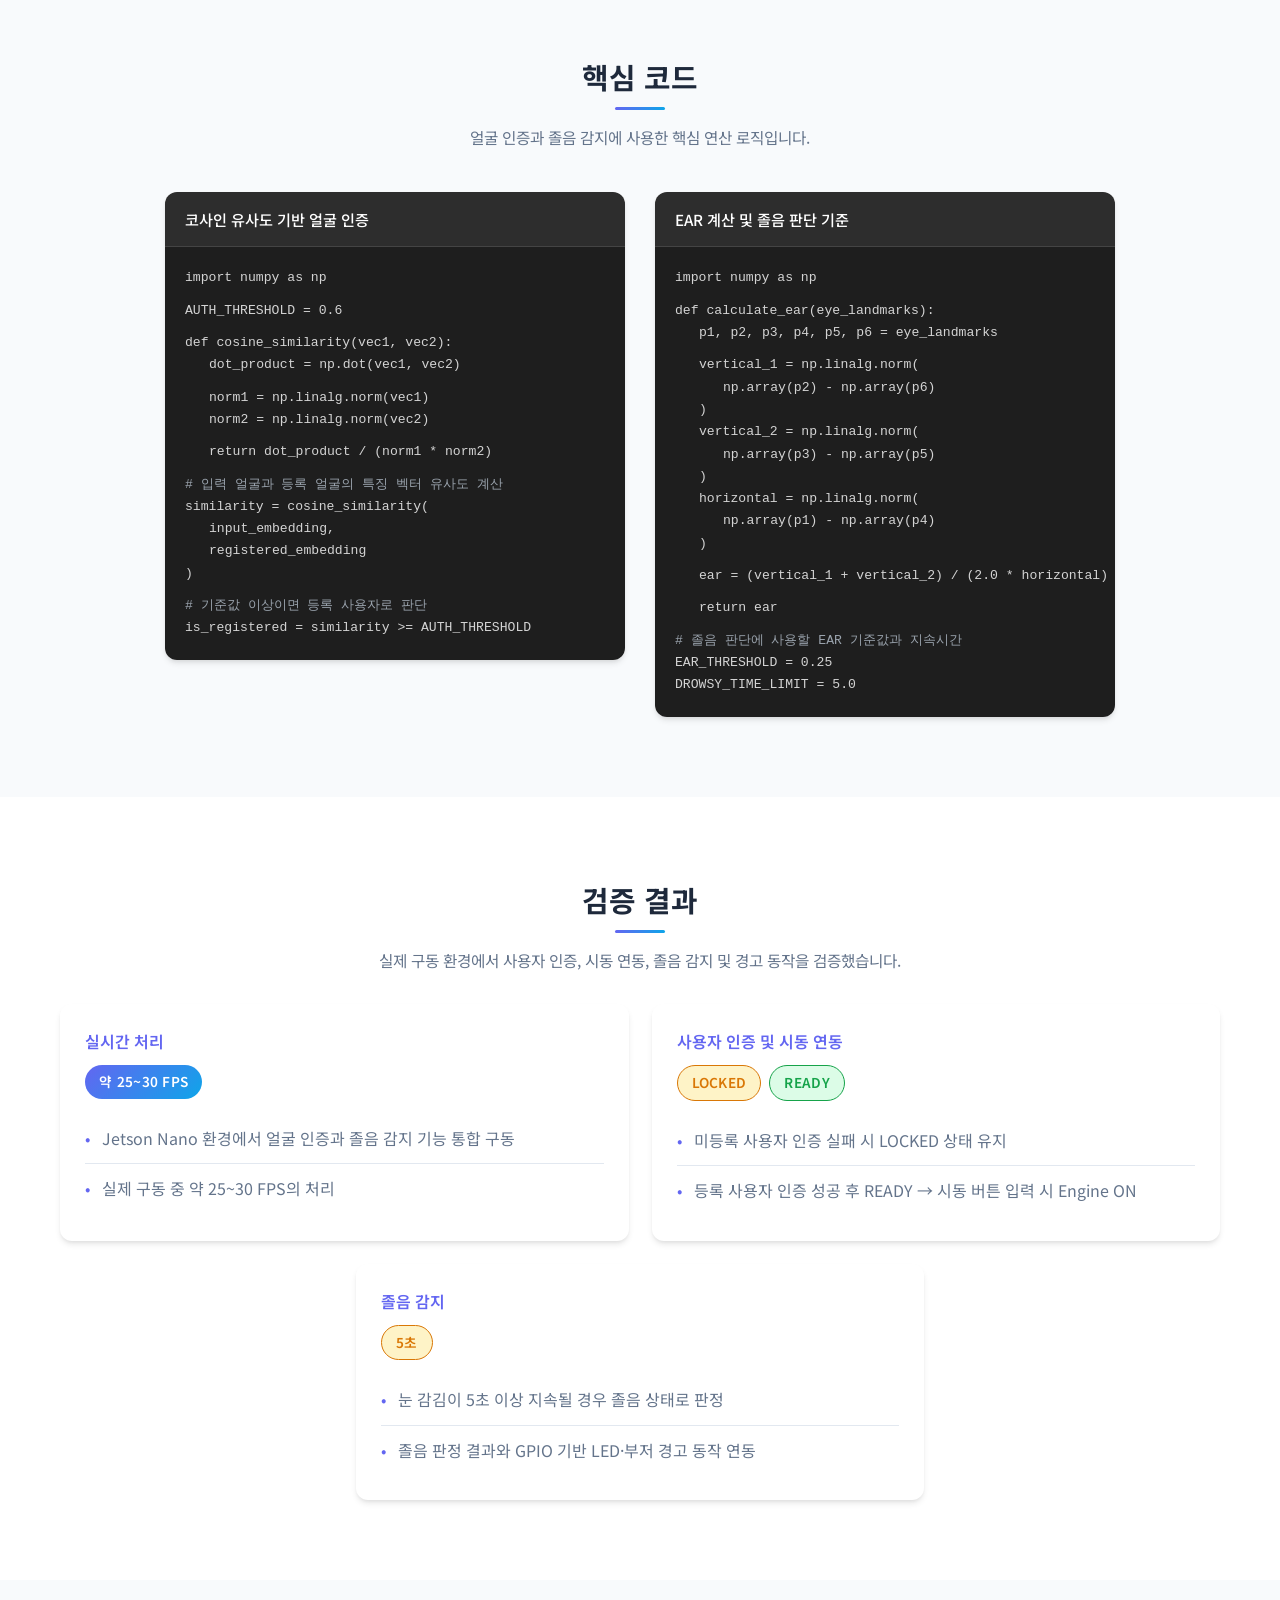
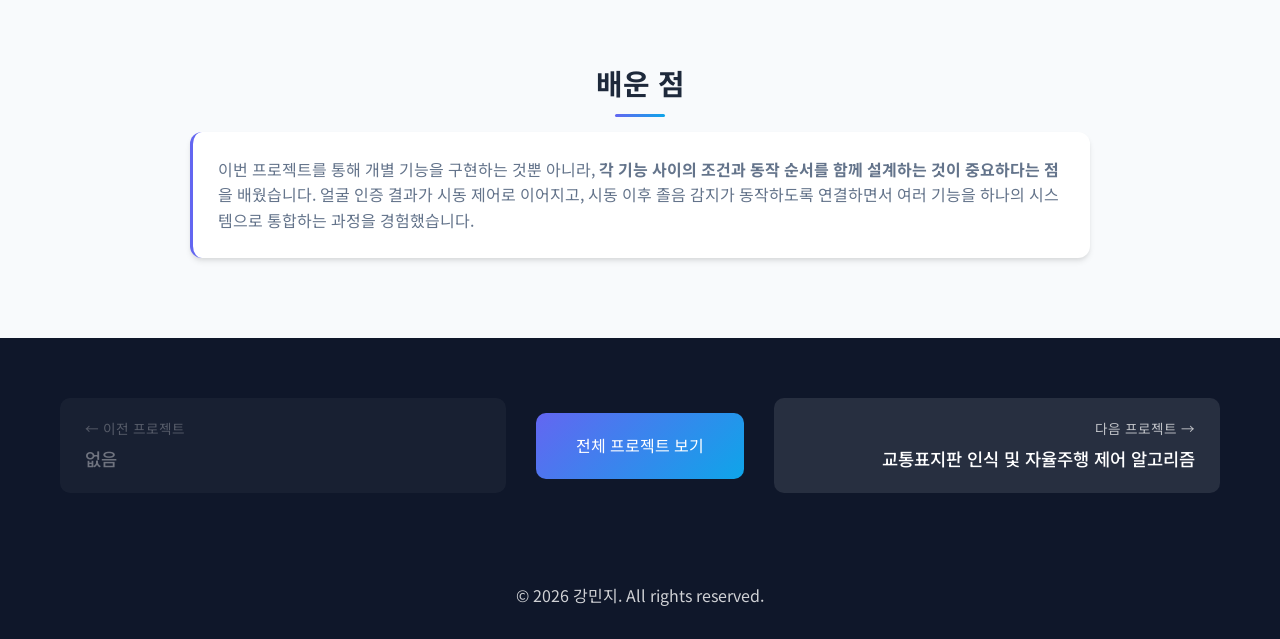
==== commit 5b300bb3: "Update project portfolio" ====
--- a/project1.html
+++ b/project1.html
@@ -27,10 +27,9 @@
 
             <ul class="nav-menu">
                 <li><a href="index.html#about" class="nav-link">About</a></li>
-                <li><a href="index.html#skills" class="nav-link">Skills</a></li>
+                
                 <li><a href="index.html#projects" class="nav-link">Projects</a></li>
-                <li><a href="index.html#experience" class="nav-link">Experience</a></li>
-                <li><a href="index.html#contact" class="nav-link">Contact</a></li>
+                
             </ul>
 
             <div class="hamburger">
@@ -54,7 +53,7 @@
             </a>
 
             <h1 class="project-detail-title">
-                얼굴 인증 및 졸음 감지 기반 운전자 모니터링 시스템
+                운전자 인증 및 졸음 감지 시스템
             </h1>
 
             <div class="project-meta">
@@ -90,24 +89,6 @@
         </div>
     </section>
 
-
-    <!-- =========================
-         Main Image
-    ========================== -->
-    <section class="project-main-image">
-        <div class="container">
-
-            <div class="main-image-wrapper">
-
-                <!-- 추후 실제 프로젝트 대표 이미지로 교체 -->
-                <div class="image-placeholder">
-                    <span>DMS 시스템 구성도 / 실제 구동 화면</span>
-                </div>
-
-            </div>
-
-        </div>
-    </section>
 
 
     <!-- =========================
@@ -137,71 +118,56 @@
     </section>
 
 
-    <!-- =========================
-         시스템 전체 구조
-    ========================== -->
-    <section class="project-section bg-light">
+    <section class="project-section">
         <div class="container">
-
-            <h2 class="content-title center">
-                시스템 전체 구조
-            </h2>
-
+    
+            <h2 class="content-title center">시스템 전체 구조</h2>
+    
             <div class="system-architecture">
-
-
-                <!-- =====================
-                     1. 사전 얼굴 등록
-                ====================== -->
+    
+                <!-- 01. 사전 얼굴 등록 -->
                 <div class="architecture-group">
-
                     <h3 class="architecture-group-title">
-                        사전 얼굴 등록
+                        01. 사전 얼굴 등록
                     </h3>
-
+    
                     <div class="architecture-flow">
-
+    
                         <div class="architecture-node">
-                            <strong>등록 버튼 입력</strong>
-                            <span>GPIO Button</span>
-                        </div>
-
-                        <span class="architecture-arrow">→</span>
-
-                        <div class="architecture-node">
-                            <strong>얼굴 촬영</strong>
+                            <strong>얼굴 등록</strong>
                             <span>Camera</span>
                         </div>
-
+    
                         <span class="architecture-arrow">→</span>
-
+    
                         <div class="architecture-node">
                             <strong>얼굴 특징 추출</strong>
                             <span>InsightFace</span>
                         </div>
-
+    
                         <span class="architecture-arrow">→</span>
-
-                        <div class="architecture-node embedding-db-node">
-                            <strong>얼굴 특징 정보 저장</strong>
-                            <span>Face Embedding DB</span>
+    
+                        <div class="architecture-node">
+                            <strong>등록 정보 저장</strong>
+                            <span>Face Embedding</span>
                         </div>
-
-                    </div>
-
-                </div>
-
-
-               <!-- =====================
-     2. 운전자 인증 및 시동 제어
-====================== -->
+    
+                    </div>
+                </div>
+
+                <div class="architecture-stage-link">
+                    <span class="stage-link-arrow">↓</span>
+                    <span>등록 정보 활용</span>
+                </div>
+    
+    
+                <!-- 02. 운전자 인증 및 시동 제어 -->
 <div class="architecture-group">
-
     <h3 class="architecture-group-title">
-        운전자 인증 및 시동 제어
+        02. 운전자 인증 및 시동 제어
     </h3>
 
-    <div class="auth-main-flow">
+    <div class="architecture-flow architecture-flow--auth">
 
         <div class="architecture-node">
             <strong>운전자 얼굴 입력</strong>
@@ -217,392 +183,485 @@
 
         <span class="architecture-arrow">→</span>
 
-        <div class="architecture-node auth-compare-node">
+        <div class="architecture-node">
             <strong>등록 정보와 비교</strong>
             <span>Cosine Similarity</span>
         </div>
 
         <span class="architecture-arrow">→</span>
 
-
-        <!-- 판단 + 분기를 하나로 묶음 -->
-        <div class="auth-decision-wrap">
-
-            <div class="architecture-node auth-decision-node">
-                <strong>등록 사용자 여부 판단</strong>
+        <div class="architecture-decision architecture-decision--compact">
+
+            <div class="architecture-node decision-node">
+                <strong>등록 사용자 여부</strong>
                 <span>Authentication</span>
             </div>
 
-
-            <div class="auth-branch">
+            <div class="decision-branches">
 
                 <!-- NO -->
-                <div class="auth-result auth-result--no">
-
+                <div class="decision-branch decision-branch--no">
                     <span class="branch-label">NO</span>
 
-                    <span class="branch-down-arrow">↓</span>
-
                     <div class="architecture-node">
-                        <strong>미등록 사용자</strong>
-                        <span>LOCKED · 시동 불가</span>
-                    </div>
-
-                </div>
-
+                        <strong>LOCKED</strong>
+                        <span>시동 불가</span>
+                    </div>
+                </div>
 
                 <!-- YES -->
-                <div class="auth-result auth-result--yes">
-
+                <div class="decision-branch decision-branch--yes">
                     <span class="branch-label">YES</span>
 
-                    <span class="branch-down-arrow">↓</span>
-
-                    <div class="auth-start-flow">
-
+                    <div class="architecture-node">
+                        <strong>시동 제어</strong>
+                        <span>시동 버튼 → ON</span>
+                    </div>
+                </div>
+
+            </div>
+
+        </div>
+
+    </div>
+</div>
+    
+<div class="architecture-stage-link">
+    <span class="stage-link-arrow">↓</span>
+    <span>시동 ON 후 졸음 감지 시작</span>
+</div>
+    
+                <!-- 03. 주행 중 졸음 감지 -->
+                <div class="architecture-group">
+                    <h3 class="architecture-group-title">
+                        03. 주행 중 졸음 감지
+                    </h3>
+    
+                    <div class="architecture-flow">
+    
                         <div class="architecture-node">
-                            <strong>시동 버튼 입력</strong>
-                            <span>GPIO Button</span>
+                            <strong>눈 랜드마크 추출</strong>
+                            <span>MediaPipe FaceMesh</span>
                         </div>
-
+    
                         <span class="architecture-arrow">→</span>
-
-                        <div class="ignition-start">
-                            <div class="architecture-node">
-                                <strong>시동 ON</strong>
-                            </div>
-                        
-                            <div class="next-stage">
-                                <span class="next-stage-arrow">↓</span>
-                                <span class="next-stage-label">주행 중 졸음 감지</span>
-                            </div>
+    
+                        <div class="architecture-node">
+                            <strong>EAR 계산</strong>
+                            <span>Eye Aspect Ratio</span>
                         </div>
-
-                    </div>
-
-                </div>
-
-            </div>
+    
+                        <span class="architecture-arrow">→</span>
+    
+                        <div class="architecture-node">
+                            <strong>졸음 상태 판단</strong>
+                            <span>눈 감김 5초 지속 확인</span>
+                        </div>
+    
+                        <span class="architecture-arrow">→</span>
+    
+                        <div class="architecture-node">
+                            <strong>경고 출력</strong>
+                            <span>LED · Buzzer</span>
+                        </div>
+    
+                    </div>
+                </div>
+    
+            </div>
+    
+        </div>
+    </section>
+
+
+   <!-- =========================
+     핵심 구현
+========================== -->
+<section class="project-section bg-light">
+    <div class="container">
+
+        <h2 class="content-title center">핵심 구현</h2>
+
+        <div class="project1-implementation-list">
+
+
+            <!-- =========================
+                 01. 얼굴 등록 및 인증
+            ========================== -->
+            <div class="project1-implementation-card">
+
+                <div class="project1-implementation-text">
+
+                    <div class="project1-implementation-heading">
+                        <div class="card-num">01</div>
+                        <h3>InsightFace 기반 얼굴 등록 및 인증</h3>
+                    </div>
+
+                    <p class="project1-implementation-summary">
+                        등록 단계에서 저장한 얼굴 특징과 현재 입력된 얼굴 특징을 비교해 동일 사용자인지 판단했습니다.
+                    </p>
+
+                    <ul class="card-list">
+                        <li>
+                            카메라로 입력된 얼굴에서
+                            <strong>InsightFace 특징 벡터</strong> 추출
+                        </li>
+                    
+                        <li>
+                            등록 시 추출한 얼굴 특징 정보를 저장해
+                            인증 기준 데이터로 활용
+                        </li>
+                    
+                        <li>
+                            현재 운전자 얼굴 특징과 등록 얼굴 특징 간
+                            <strong>Cosine Similarity</strong> 계산
+                        </li>
+                    
+                        <li>
+                            유사도 기준에 따라
+                            미등록 사용자는 <strong>LOCKED</strong>,
+                            등록 사용자는 <strong>READY</strong> 상태로 판별
+                        </li>
+                    </ul>
+                </div>
+
+
+                <div class="project1-implementation-visual project1-visual-compare">
+
+                    <!-- 미등록 사용자 -->
+                    <div class="project1-visual-item">
+
+                        <img
+                            src="images/unknown-user-locked.png"
+                            alt="미등록 사용자 인증 실패 및 LOCKED 상태"
+                        >
+
+                        <span class="project1-visual-label project1-visual-label--fail">
+                            LOCKED
+                        </span>
+
+                        <p>
+                            미등록 사용자 시동 차단
+                        </p>
+
+                    </div>
+
+
+                    <!-- 등록 사용자 -->
+                    <div class="project1-visual-item">
+
+                        <img
+                            src="images/registered-user-ready.png"
+                            alt="등록 사용자 인증 성공 및 READY 상태"
+                        >
+
+                        <span class="project1-visual-label project1-visual-label--success">
+                            READY
+                        </span>
+
+                        <p>
+                            등록 사용자 인증 후 시동 대기
+                        </p>
+
+                    </div>
+
+                </div>
+
+            </div>
+
+
+
+            <!-- =========================
+                 02. 인증 기반 시동 제어
+            ========================== -->
+            <div class="project1-implementation-card">
+
+                <div class="project1-implementation-text">
+
+                    <div class="project1-implementation-heading">
+                        <div class="card-num">02</div>
+                        <h3>인증 결과와 시동 상태 연동</h3>
+                    </div>
+
+                    <p class="project1-implementation-summary">
+                        인증 성공 후 READY 상태에서 시동 버튼을 입력하면
+                        시동 상태로 전환되고, 이후 졸음 모니터링이 시작되도록 구성했습니다.
+                    </p>
+
+                    <ul class="card-list">
+                        <li>
+                            인증 성공 후 <strong>READY</strong> 상태에서
+                            시동 버튼 입력 가능
+                        </li>
+                    
+                        <li>
+                            시동 버튼 입력 시
+                            <strong>Engine ON</strong> 상태로 전환
+                        </li>
+                    
+                        <li>
+                            시동 이후 MediaPipe 기반
+                            졸음 모니터링이 시작되도록 동작 흐름 연동
+                        </li>
+                    </ul>
+
+                </div>
+
+
+                <div class="project1-implementation-visual project1-visual-flow">
+
+                    <!-- 인증 성공 -->
+                    <div class="project1-visual-item">
+
+                        <img
+                            src="images/registered-user-ready.png"
+                            alt="등록 사용자 인증 성공 및 READY 상태"
+                        >
+
+                        <p>
+                            인증 성공 · READY
+                        </p>
+
+                    </div>
+
+
+                    <div class="project1-visual-arrow">
+                        →
+                    </div>
+
+
+                    <!-- 시동 후 모니터링 -->
+                    <div class="project1-visual-item">
+
+                        <img
+                            src="images/engine-on-eyes-closed.png"
+                            alt="시동 후 운전자 모니터링 시작 화면"
+                        >
+
+                        <p>
+                            시동 후 모니터링 시작
+                        </p>
+
+                    </div>
+
+                </div>
+
+            </div>
+
+
+
+            <!-- =========================
+                 03. 졸음 감지
+            ========================== -->
+            <div class="project1-implementation-card">
+
+                <div class="project1-implementation-text">
+
+                    <div class="project1-implementation-heading">
+                        <div class="card-num">03</div>
+                        <h3>MediaPipe EAR 기반 졸음 감지</h3>
+                    </div>
+
+                    <p class="project1-implementation-summary">
+                        EAR은 눈이 감길수록 값이 작아지는 지표로,
+                        이를 이용해 눈 감김 상태와 지속 시간을 판단했습니다.
+                    </p>
+
+                    <ul class="card-list">
+                        <li>
+                            <strong>MediaPipe FaceMesh</strong>로
+                            눈 주변 랜드마크 추출
+                        </li>
+
+                        <li>
+                            랜드마크 좌표를 이용해
+                            <strong>EAR (Eye Aspect Ratio)</strong> 계산
+                        </li>
+
+                        <li>
+                            눈 감김 시간을 누적해
+                            짧은 깜빡임과 지속적인 눈 감김을 구분
+                        </li>
+
+                        <li>
+                            눈 감김이 <strong>5초 이상</strong> 지속되면
+                            졸음 상태로 판단
+                        </li>
+
+                        <li>
+                            졸음 판정 결과가 LED·부저 경고로 이어지도록 시스템에 연동
+                        </li>
+                    </ul>
+
+                </div>
+
+
+                <div class="project1-implementation-visual project1-drowsy-flow">
+
+                    <!-- EAR 변화 -->
+                    <div class="project1-drowsy-stage">
+                
+                        <img
+                            src="images/ear-drowsy-comparison.png"
+                            alt="정상 상태와 눈 감김 상태의 EAR 값 비교"
+                        >
+                
+                        <div class="ear-caption-row">
+                            <p>정상 상태 · EAR 0.28</p>
+                            <p>눈 감김 상태 · EAR 0.08</p>
+                        </div>
+                
+                    </div>
+                
+                
+                    <!-- 지속 시간 -->
+                    <div class="project1-drowsy-connector">
+                        <span class="project1-drowsy-arrow">↓</span>
+                        <span>눈 감김 상태 5초 이상 지속</span>
+                    </div>
+                
+                
+                    <!-- 최종 경고 -->
+                    <div class="project1-drowsy-stage project1-drowsy-stage--danger">
+                
+                        <img
+                            src="images/drowsiness-danger.png"
+                            alt="눈 감김 5초 이상 지속 후 DANGER 경고 화면"
+                        >
+                
+                    
+                
+                        <p>
+                            졸음 상태 판정 및 최종 경고
+                        </p>
+                
+                    </div>
+                
+                </div>
+
+            </div>
+
 
         </div>
 
     </div>
-
-</div>
-
-<!-- =====================
-     3. 주행 중 졸음 감지
-====================== -->
-<div class="architecture-group">
-
-    <h3 class="architecture-group-title">
-        주행 중 졸음 감지
-    </h3>
-
-    <div class="architecture-flow">
-
-        <div class="architecture-node">
-            <strong>눈 랜드마크 추출</strong>
-            <span>MediaPipe FaceMesh</span>
-        </div>
-
-        <span class="architecture-arrow">→</span>
-
-        <div class="architecture-node">
-            <strong>EAR 계산</strong>
-            <span>Eye Aspect Ratio</span>
-        </div>
-
-        <span class="architecture-arrow">→</span>
-
-        <div class="architecture-node">
-            <strong>졸음 상태 판단</strong>
-            <span>눈 감김 지속시간 확인</span>
-        </div>
-
-        <div class="conditional-arrow">
-            <span class="conditional-label">졸음 감지 시</span>
-            <span class="architecture-arrow">→</span>
-        </div>
-        
-        <div class="architecture-node">
-            <strong>경고 출력</strong>
-            <span>LED · Buzzer</span>
+</section>
+
+
+    <!-- =========================
+     핵심 코드
+========================== -->
+<section class="project-section bg-light">
+    <div class="container">
+
+        <h2 class="content-title center">
+            핵심 코드
+        </h2>
+
+        <p class="results-lead" style="margin-bottom: 0;">
+            얼굴 인증과 졸음 감지에 사용한 핵심 연산 로직입니다.
+        </p>
+
+
+        <div class="code-blocks">
+
+
+            <!-- Cosine Similarity -->
+            <div class="code-block-item">
+
+                <h4 class="code-title">
+                    코사인 유사도 기반 얼굴 인증
+                </h4>
+
+                <div class="project1-code-body">
+
+                    <code>
+                        <span class="code-line">import numpy as np</span>
+                        <span class="code-gap"></span>
+                
+                        <span class="code-line">AUTH_THRESHOLD = 0.6</span>
+                        <span class="code-gap"></span>
+                
+                        <span class="code-line">def cosine_similarity(vec1, vec2):</span>
+                        <span class="code-line indent-1">dot_product = np.dot(vec1, vec2)</span>
+                        <span class="code-gap"></span>
+                
+                        <span class="code-line indent-1">norm1 = np.linalg.norm(vec1)</span>
+                        <span class="code-line indent-1">norm2 = np.linalg.norm(vec2)</span>
+                        <span class="code-gap"></span>
+                
+                        <span class="code-line indent-1">return dot_product / (norm1 * norm2)</span>
+                        <span class="code-gap"></span>
+                
+                        <span class="code-line code-comment"># 입력 얼굴과 등록 얼굴의 특징 벡터 유사도 계산</span>
+                        <span class="code-line">similarity = cosine_similarity(</span>
+                        <span class="code-line indent-1">input_embedding,</span>
+                        <span class="code-line indent-1">registered_embedding</span>
+                        <span class="code-line">)</span>
+                        <span class="code-gap"></span>
+                
+                        <span class="code-line code-comment"># 기준값 이상이면 등록 사용자로 판단</span>
+                        <span class="code-line">is_registered = similarity >= AUTH_THRESHOLD</span>
+                    </code>
+                
+                </div>
+                
+
+            </div>
+
+
+            <!-- EAR -->
+            <div class="code-block-item">
+
+                <h4 class="code-title">
+                    EAR 계산 및 졸음 판단 기준
+                </h4>
+
+                <div class="project1-code-body">
+
+                    <code>
+                        <span class="code-line">import numpy as np</span>
+                        <span class="code-gap"></span>
+                
+                        <span class="code-line">def calculate_ear(eye_landmarks):</span>
+                        <span class="code-line indent-1">p1, p2, p3, p4, p5, p6 = eye_landmarks</span>
+                        <span class="code-gap"></span>
+                
+                        <span class="code-line indent-1">vertical_1 = np.linalg.norm(</span>
+                        <span class="code-line indent-2">np.array(p2) - np.array(p6)</span>
+                        <span class="code-line indent-1">)</span>
+                
+                        <span class="code-line indent-1">vertical_2 = np.linalg.norm(</span>
+                        <span class="code-line indent-2">np.array(p3) - np.array(p5)</span>
+                        <span class="code-line indent-1">)</span>
+                
+                        <span class="code-line indent-1">horizontal = np.linalg.norm(</span>
+                        <span class="code-line indent-2">np.array(p1) - np.array(p4)</span>
+                        <span class="code-line indent-1">)</span>
+                        <span class="code-gap"></span>
+                
+                        <span class="code-line indent-1">ear = (vertical_1 + vertical_2) / (2.0 * horizontal)</span>
+                        <span class="code-gap"></span>
+                
+                        <span class="code-line indent-1">return ear</span>
+                        <span class="code-gap"></span>
+                
+                        <span class="code-line code-comment"># 졸음 판단에 사용할 EAR 기준값과 지속시간</span>
+                        <span class="code-line">EAR_THRESHOLD = 0.25</span>
+                        <span class="code-line">DROWSY_TIME_LIMIT = 5.0</span>
+                    </code>
+                
+                </div>
+
+                
+
+            </div>
+
+
         </div>
 
     </div>
-
-</div>
-
-            </div>
-
-        </div>
-    </section>
-
-
-    <!-- =========================
-         핵심 구현
-    ========================== -->
-    <section class="project-section">
-        <div class="container">
-
-            <h2 class="content-title center">
-                핵심 구현
-            </h2>
-
-            <div class="screenshots-grid screenshots-grid--stack">
-
-
-                <!-- =====================
-                     01. 얼굴 인증
-                ====================== -->
-                <div class="screenshot-item screenshot-item--block">
-
-                    <div class="screenshot-body">
-
-                        <h3 class="screenshot-block-heading">
-                            01. InsightFace 기반 얼굴 등록 및 인증
-                        </h3>
-                        
-                        <p class="screenshot-block-intro">
-                            GPIO 등록 버튼 입력 시 카메라로 얼굴을 촬영하고,
-                            InsightFace로 얼굴 특징 벡터를 추출해 등록 정보를 저장했습니다.
-                            인증 단계에서는 현재 운전자의 특징 벡터와 등록된 정보를
-                            코사인 유사도로 비교해 등록 여부를 판단하고,
-                            인증 결과에 따라 LOCKED/READY 상태가 전환되도록 구현했습니다.
-                        </p>
-
-
-                        <div class="verification-comparison verification-comparison--embedded">
-
-                            <!-- 미등록 사용자 -->
-                            <div class="comparison-item">
-
-                                <div class="comparison-image comparison-image--fit">
-                                    <img
-                                        src="images/unknown-user-locked.png"
-                                        alt="미등록 사용자 인증 실패 및 LOCKED 상태"
-                                    >
-                                </div>
-
-                                <div class="comparison-label fail">
-                                    <span class="label-icon">✗</span>
-                                    <span>LOCKED</span>
-                                </div>
-
-                                <p class="comparison-caption">
-                                    미등록 사용자 시동 차단
-                                </p>
-
-                            </div>
-
-
-                            <div class="comparison-vs">
-                                VS
-                            </div>
-
-
-                            <!-- 등록 사용자 -->
-                            <div class="comparison-item">
-
-                                <div class="comparison-image comparison-image--fit">
-                                    <img
-                                        src="images/registered-user-ready.png"
-                                        alt="등록 사용자 인증 성공 및 READY 상태"
-                                    >
-                                </div>
-
-                                <div class="comparison-label success">
-                                    <span class="label-icon">✓</span>
-                                    <span>READY</span>
-                                </div>
-
-                                <p class="comparison-caption">
-                                    등록 사용자 인증 후 시동 대기
-                                </p>
-
-                            </div>
-
-                        </div>
-
-                    </div>
-
-                </div>
-
-
-                <!-- =====================
-                     02. 졸음 감지
-                ====================== -->
-                <div class="screenshot-item screenshot-item--block">
-
-                    <div class="screenshot-body">
-
-                        <h3 class="screenshot-block-heading">
-                            02. MediaPipe 기반 실시간 졸음 감지
-                        </h3>
-                        
-                        <p class="screenshot-block-intro">
-                            시동 후 MediaPipe FaceMesh로 눈 주변 랜드마크를 추출하고,
-                            랜드마크 좌표를 이용해 EAR을 계산했습니다.
-                            EAR이 기준값 이하로 내려간 시간을 누적해 짧은 눈 깜빡임과
-                            지속적인 눈 감김을 구분하고, 5초 이상 지속되면
-                            졸음 상태로 판단하도록 구현했습니다.
-                            판정 결과는 팀에서 구현한 GPIO 경고 로직과 연동되어
-                            LED와 부저가 작동하도록 구성했습니다.
-                        </p>
-
-
-                        <div class="state-flow-grid">
-
-
-                            <!-- 눈 감김 진행 -->
-                            <div class="state-flow-card">
-
-                                <div class="state-flow-image state-flow-image--fit">
-                                    <img
-                                        src="images/engine-on-eyes-closed.png"
-                                        alt="시동 후 눈 감김 상태에서 EAR 및 지속시간을 확인하는 화면"
-                                    >
-                                </div>
-
-                                <div class="state-flow-text">
-
-                                    <h4>
-                                        눈 감김 상태 모니터링
-                                    </h4>
-
-                                    <p>
-                                        EAR이 기준값 이하로 내려간 동안
-                                        경과 시간을 누적해 눈 감김 지속시간을 추적했습니다.
-                                    </p>
-
-                                </div>
-
-                            </div>
-
-
-                            <!-- 졸음 판정 -->
-                            <div class="state-flow-card">
-
-                                <div class="state-flow-image state-flow-image--fit">
-                                    <img
-                                        src="images/drowsiness-danger.png"
-                                        alt="눈 감김이 지속되어 졸음으로 판정된 상태"
-                                    >
-                                </div>
-
-                                <div class="state-flow-text">
-
-                                    <h4>
-                                        졸음 상태 판정 및 경고
-                                    </h4>
-
-                                    <p>
-                                        눈 감김이 5초 이상 지속되면 Drowsy 상태로 판단하며,
-                                        판정 결과가 GPIO 경고 로직으로 전달되어
-                                        LED와 부저가 작동하는 것을 확인했습니다.
-                                    </p>
-
-                                </div>
-
-                            </div>
-
-                        </div>
-
-                    </div>
-
-                </div>
-
-            </div>
-
-        </div>
-    </section>
-
-
-    <!-- =========================
-         핵심 코드
-    ========================== -->
-    <section class="project-section bg-light">
-        <div class="container">
-
-            <h2 class="content-title center">
-                핵심 코드
-            </h2>
-
-            <p class="results-lead" style="margin-bottom: 0;">
-                얼굴 인증과 졸음 감지에 사용한 핵심 연산 로직입니다.
-            </p>
-
-
-            <div class="code-blocks">
-
-
-            
-
-
-                <!-- Cosine Similarity -->
-                <div class="code-block-item">
-
-                    <h4 class="code-title">
-                        코사인 유사도 기반 얼굴 인증
-                    </h4>
-
-                    <pre class="code-snippet"><code>import numpy as np
-
-def cosine_similarity(vec1, vec2):
-    dot_product = np.dot(vec1, vec2)
-
-    norm1 = np.linalg.norm(vec1)
-    norm2 = np.linalg.norm(vec2)
-
-    return dot_product / (norm1 * norm2)
-
-
-def verify_user(
-    input_embedding,
-    registered_embedding,
-    threshold=0.6
-):
-    similarity = cosine_similarity(
-        input_embedding,
-        registered_embedding
-    )
-
-    return similarity >= threshold, similarity</code></pre>
-
-                </div>
-
-                <!-- EAR -->
-                <div class="code-block-item">
-
-                    <h4 class="code-title">
-                        EAR 계산
-                    </h4>
-
-                    <pre class="code-snippet"><code>import numpy as np
-
-def calculate_ear(eye_landmarks):
-    p1, p2, p3, p4, p5, p6 = eye_landmarks
-
-    vertical_1 = np.linalg.norm(np.array(p2) - np.array(p6))
-    vertical_2 = np.linalg.norm(np.array(p3) - np.array(p5))
-    horizontal = np.linalg.norm(np.array(p1) - np.array(p4))
-
-    ear = (vertical_1 + vertical_2) / (2.0 * horizontal)
-
-    return ear
-
-
-EAR_THRESHOLD = 0.25
-DROWSY_TIME_LIMIT = 5.0</code></pre>
-
-                </div>
-
-            </div>
-
-        </div>
-    </section>
-
+</section>
 
     <!-- =========================
          결과 및 검증
@@ -611,14 +670,13 @@
         <div class="container">
 
             <h2 class="content-title center">
-                결과 및 검증
+                검증 결과
             </h2>
 
             <p class="results-lead">
-                실제 구동 과정에서 사용자 인증,
-                시동 제어, 졸음 감지 및 하드웨어 경고 동작을 확인했습니다.
+                실제 구동 환경에서 사용자 인증,
+                시동 연동, 졸음 감지 및 경고 동작을 검증했습니다.
             </p>
-
 
             <div class="results-grid">
 
@@ -648,7 +706,7 @@
                         <li>
                             <span class="result-icon">•</span>
                             <span>
-                                실제 구동 중 약 25~30 FPS의 처리 속도 확인
+                                실제 구동 중 약 25~30 FPS의 처리
                             </span>
                         </li>
                     
@@ -660,7 +718,7 @@
                 <div class="results-box">
 
                     <h3 class="results-subtitle">
-                        사용자 인증 및 시동 제어
+                        사용자 인증 및 시동 연동
                     </h3>
                     
                     <div class="result-badge-group">
@@ -685,7 +743,7 @@
                         <li>
                             <span class="result-icon">•</span>
                             <span>
-                                등록 사용자 인증 성공 시 READY 상태로 전환 후 시동 가능
+                                등록 사용자 인증 성공 후 READY → 시동 버튼 입력 시 Engine ON
                             </span>
                         </li>
                     
@@ -695,7 +753,7 @@
 
 
                 <!-- 졸음 감지 -->
-                <div class="results-box">
+<div class="results-box results-box--center">
 
                     <h3 class="results-subtitle">
                         졸음 감지
@@ -712,14 +770,14 @@
                         <li>
                             <span class="result-icon">•</span>
                             <span>
-                                눈 감김이 5초 이상 지속될 경우 Drowsy 상태로 판정
+                                눈 감김이 5초 이상 지속될 경우 졸음 상태로 판정
                             </span>
                         </li>
                     
                         <li>
                             <span class="result-icon">•</span>
                             <span>
-                                졸음 판정 결과와 GPIO 경고 로직의 연동 동작 확인
+                                졸음 판정 결과와 GPIO 기반 LED·부저 경고 동작 연동
                             </span>
                         </li>
                     
@@ -728,38 +786,7 @@
                 </div>
 
 
-                <!-- 프로젝트 결과 -->
-                <div class="results-box">
-
-                    <h3 class="results-subtitle">
-                        프로젝트 산출물
-                    </h3>
-                    
-                    <div class="result-badge-group">
-                        <span class="result-badge accent">
-                            Capstone Design
-                        </span>
-                    </div>
-                    
-                    <ul class="results-list">
-                    
-                        <li>
-                            <span class="result-icon">•</span>
-                            <span>
-                                2025 전자공학 Capstone Design 경진대회 참가
-                            </span>
-                        </li>
-                    
-                        <li>
-                            <span class="result-icon">•</span>
-                            <span>
-                                프로젝트 구현 결과를 바탕으로 논문 작성
-                            </span>
-                        </li>
-                    
-                    </ul>
-
-                </div>
+               
 
             </div>
 
--- a/project-detail.css
+++ b/project-detail.css
@@ -725,7 +725,7 @@
 }
 
 .results-lead {
-    max-width: 720px;
+    max-width: 820px;
     margin: 0 auto 30px;
     text-align: center;
     color: var(--text-light);
@@ -736,7 +736,7 @@
 .results-grid {
     display: grid;
     grid-template-columns: repeat(2, 1fr);
-    gap: 25px;
+    gap: 23px;
 }
 
 .results-box {
@@ -1764,7 +1764,13 @@
     margin: 0;
     padding: 20px;
     background-color: #1e1e1e;
-    overflow-x: auto;
+
+    white-space: pre-wrap;
+    overflow-wrap: anywhere;
+    word-break: break-word;
+    overflow-x: hidden;
+
+    text-align: left;
 }
 
 .code-snippet code {
@@ -1772,7 +1778,10 @@
     font-size: 0.85rem;
     line-height: 1.6;
     color: #d4d4d4;
-    white-space: pre;
+
+    white-space: inherit;
+    overflow-wrap: anywhere;
+    word-break: break-word;
 }
 
 /* Syntax highlighting */
@@ -1889,796 +1898,8 @@
     }
 }
 
-/* ===== Project 3: System Architecture Flow ===== */
-.system-architecture {
-    padding: 30px 22px;
-    background-color: var(--bg-light);
-    border-radius: 12px;
-    margin: 0 22px 22px;
-}
-
-.architecture-flow {
-    display: flex;
-    align-items: center;
-    justify-content: center;
-    flex-wrap: wrap;
-    gap: 15px;
-    margin-bottom: 30px;
-}
-
-.arch-node {
-    display: flex;
-    flex-direction: column;
-    align-items: center;
-    gap: 8px;
-    padding: 20px 25px;
-    background-color: var(--bg-white);
-    border-radius: 12px;
-    box-shadow: var(--shadow);
-    min-width: 100px;
-    position: relative;
-    transition: var(--transition);
-}
-
-.arch-node:hover {
-    transform: translateY(-5px);
-    box-shadow: var(--shadow-lg);
-}
-
-.arch-node.highlight {
-    background: linear-gradient(135deg, var(--primary-color), var(--secondary-color));
-    color: white;
-}
-
-.arch-node.highlight .arch-label {
-    color: white;
-}
-
-.arch-node.alert {
-    background-color: #fef2f2;
-    border: 2px solid #ef4444;
-}
-
-.arch-node .arch-icon {
-    font-size: 2rem;
-}
-
-.arch-node .arch-label {
-    font-size: 0.9rem;
-    font-weight: 600;
-    color: var(--text-dark);
-    text-align: center;
-}
-
-.arch-badge {
-    position: absolute;
-    top: -10px;
-    right: -10px;
-    padding: 4px 10px;
-    border-radius: 15px;
-    font-size: 0.7rem;
-    font-weight: 600;
-    background: linear-gradient(135deg, var(--primary-color), var(--secondary-color));
-    color: white;
-}
-
-.arch-badge.warning {
-    background: linear-gradient(135deg, #f59e0b, #ef4444);
-}
-
-.arch-arrow {
-    font-size: 1.5rem;
-    color: var(--primary-color);
-    font-weight: bold;
-}
-
-.architecture-branch {
-    display: flex;
-    align-items: center;
-    justify-content: center;
-    gap: 15px;
-    padding-top: 20px;
-    border-top: 2px dashed var(--border-color);
-    position: relative;
-}
-
-.branch-line {
-    position: absolute;
-    top: -20px;
-    left: 50%;
-    width: 2px;
-    height: 20px;
-    background-color: var(--border-color);
-}
-
-.branch-node {
-    display: flex;
-    flex-direction: column;
-    align-items: center;
-    gap: 8px;
-    padding: 20px 25px;
-    background-color: var(--bg-white);
-    border-radius: 12px;
-    box-shadow: var(--shadow);
-    min-width: 100px;
-    position: relative;
-    transition: var(--transition);
-}
-
-.branch-node:hover {
-    transform: translateY(-5px);
-    box-shadow: var(--shadow-lg);
-}
-
-.branch-node.alert {
-    background-color: #fef2f2;
-    border: 2px solid #ef4444;
-}
-
-.branch-node .arch-icon {
-    font-size: 2rem;
-}
-
-.branch-node .arch-label {
-    font-size: 0.9rem;
-    font-weight: 600;
-    color: var(--text-dark);
-    text-align: center;
-}
-
-/* ===== Project 3: Email Preview ===== */
-.email-preview {
-    margin: 0 22px 22px;
-    background-color: var(--bg-white);
-    border-radius: 12px;
-    box-shadow: var(--shadow);
-    overflow: hidden;
-    border: 1px solid var(--border-color);
-}
-
-.email-header {
-    padding: 15px 20px;
-    background-color: #f8f9fa;
-    border-bottom: 1px solid var(--border-color);
-}
-
-.email-meta {
-    display: flex;
-    flex-direction: column;
-    gap: 8px;
-}
-
-.email-from,
-.email-to {
-    font-size: 0.85rem;
-    color: var(--text-light);
-}
-
-.email-subject {
-    font-size: 1rem;
-    font-weight: 600;
-    color: var(--text-dark);
-    margin-top: 5px;
-}
-
-.email-body-preview {
-    padding: 25px 20px;
-    display: flex;
-    gap: 20px;
-}
-
-.email-content {
-    flex: 1;
-}
-
-.email-alert {
-    font-size: 1.1rem;
-    font-weight: 700;
-    color: #ef4444;
-    margin-bottom: 15px;
-}
-
-.email-content p {
-    font-size: 0.95rem;
-    color: var(--text-light);
-    line-height: 1.7;
-    margin-bottom: 8px;
-}
-
-.email-attachment {
-    display: flex;
-    align-items: center;
-    gap: 8px;
-    padding: 12px 20px;
-    background-color: var(--bg-light);
-    border-radius: 8px;
-    font-size: 0.9rem;
-    color: var(--text-dark);
-    align-self: flex-start;
-}
-
-.attachment-icon {
-    font-size: 1.2rem;
-}
-
-@media (max-width: 768px) {
-    .architecture-flow {
-        flex-direction: column;
-    }
-    
-    .arch-arrow {
-        transform: rotate(90deg);
-    }
-    
-    .architecture-branch {
-        flex-direction: column;
-    }
-    
-    .email-body-preview {
-        flex-direction: column;
-    }
-    
-    .email-attachment {
-        align-self: stretch;
-        justify-content: center;
-    }
-}
-
-@media (max-width: 480px) {
-    .system-architecture {
-        padding: 20px 15px;
-        margin: 0 15px 15px;
-    }
-    
-    .arch-node,
-    .branch-node {
-        padding: 15px 20px;
-        min-width: 80px;
-    }
-    
-    .arch-node .arch-icon,
-    .branch-node .arch-icon {
-        font-size: 1.5rem;
-    }
-    
-    .arch-node .arch-label,
-    .branch-node .arch-label {
-        font-size: 0.8rem;
-    }
-    
-    .arch-badge {
-        font-size: 0.6rem;
-        padding: 3px 8px;
-    }
-    
-    .email-preview {
-        margin: 0 15px 15px;
-    }
-    
-    .email-content p {
-        font-size: 0.85rem;
-    }
-}
-
-/* ===== Project 3: Edge AI mechanism & LaTeX equations ===== */
-.edge-mechanism {
-    margin-top: -20px;
-    padding: 0 0 40px;
-}
-
-.edge-mechanism-inner {
-    max-width: 960px;
-    margin: 0 auto;
-    padding: 28px 24px;
-    background: linear-gradient(135deg, rgba(102, 126, 234, 0.08) 0%, rgba(118, 75, 162, 0.08) 100%);
-    border: 1px solid var(--border-color);
-    border-radius: 16px;
-    box-shadow: var(--shadow);
-}
-
-.edge-mechanism-title {
-    font-size: 1.15rem;
-    font-weight: 700;
-    color: var(--text-dark);
-    text-align: center;
-    margin: 0 0 8px;
-}
-
-.edge-mechanism-lead {
-    text-align: center;
-    color: var(--text-light);
-    font-size: 0.95rem;
-    line-height: 1.65;
-    margin: 0 0 24px;
-    max-width: 640px;
-    margin-left: auto;
-    margin-right: auto;
-}
-
-.edge-mechanism-flow {
-    display: grid;
-    grid-template-columns: repeat(3, 1fr);
-    gap: 16px;
-    align-items: stretch;
-}
-
-.edge-step {
-    background-color: var(--bg-white);
-    border-radius: 12px;
-    padding: 20px 16px;
-    text-align: center;
-    border: 1px solid var(--border-color);
-    transition: var(--transition);
-}
-
-.edge-step:hover {
-    transform: translateY(-4px);
-    box-shadow: var(--shadow-lg);
-}
-
-.edge-step-num {
-    display: inline-flex;
-    align-items: center;
-    justify-content: center;
-    width: 32px;
-    height: 32px;
-    border-radius: 50%;
-    background: linear-gradient(135deg, var(--primary-color), var(--secondary-color));
-    color: white;
-    font-size: 0.85rem;
-    font-weight: 700;
-    margin-bottom: 10px;
-}
-
-.edge-step h3 {
-    font-size: 0.98rem;
-    color: var(--text-dark);
-    margin: 0 0 8px;
-}
-
-.edge-step p {
-    font-size: 0.88rem;
-    color: var(--text-light);
-    line-height: 1.55;
-    margin: 0;
-}
-
-.edge-step-connector {
-    display: none;
-}
-
-.equation-panel {
-    margin: 28px 22px 0;
-    padding: 22px 24px 26px;
-    background-color: #1a1b26;
-    border-radius: 12px;
-    border: 1px solid #2d2e3f;
-}
-
-.equation-panel-title {
-    font-size: 0.95rem;
-    font-weight: 600;
-    color: #e0e0e0;
-    margin: 0 0 6px;
-}
-
-.equation-panel-note {
-    font-size: 0.82rem;
-    color: #9ca3af;
-    margin: 0 0 16px;
-    line-height: 1.5;
-}
-
-.equation-panel .katex-display {
-    margin: 12px 0;
-}
-
-.equation-panel .katex {
-    font-size: 1.05em;
-}
-
-.equation-inline-desc {
-    font-size: 0.85rem;
-    color: #9ca3af;
-    margin: 8px 0 0;
-    line-height: 1.5;
-}
-
-/* Result: Figure 3 & 4 side by side */
-.result-figure-pair {
-    display: grid;
-    grid-template-columns: 1fr 1fr;
-    gap: 24px;
-    padding: 0 22px 22px;
-    align-items: start;
-}
-
-.result-figure-item {
-    background-color: var(--bg-light);
-    border-radius: 12px;
-    overflow: hidden;
-    border: 1px solid var(--border-color);
-}
-
-.result-figure-item .figure-tag {
-    display: inline-block;
-    margin: 14px 16px 0;
-    padding: 4px 12px;
-    border-radius: 20px;
-    font-size: 0.78rem;
-    font-weight: 600;
-    background: linear-gradient(135deg, var(--primary-color), var(--secondary-color));
-    color: white;
-}
-
-.result-figure-item .figure-img-wrap {
-    margin: 12px 16px 16px;
-    border-radius: 10px;
-    overflow: hidden;
-    background: #0f0f12;
-    min-height: 220px;
-    display: flex;
-    align-items: center;
-    justify-content: center;
-}
-
-.result-figure-item .figure-img-wrap img {
-    width: 100%;
-    height: auto;
-    display: block;
-    vertical-align: middle;
-}
-
-.result-figure-item .figure-caption {
-    padding: 0 16px 16px;
-    margin: 0;
-    font-size: 0.92rem;
-    color: var(--text-light);
-    line-height: 1.55;
-}
-
-@media (max-width: 768px) {
-    .edge-mechanism-flow {
-        grid-template-columns: 1fr;
-    }
-
-    .result-figure-pair {
-        grid-template-columns: 1fr;
-    }
-}
-
-/* ===== 간결한 수식 스타일 ===== */
-.formula-simple {
-    background: #f8f9fa;
-    border-radius: 12px;
-    padding: 24px 28px;
-    margin-top: 10px;
-}
-
-.formula-item {
-    margin-bottom: 20px;
-    padding-bottom: 20px;
-    border-bottom: 1px solid #e0e0e0;
-}
-
-.formula-item:last-of-type {
-    margin-bottom: 16px;
-    padding-bottom: 0;
-    border-bottom: none;
-}
-
-.formula-var {
-    font-style: italic;
-    font-weight: 600;
-    color: #333;
-    font-size: 1.05rem;
-}
-
-.formula-desc {
-    color: #555;
-    font-size: 0.95rem;
-}
-
-.formula-note {
-    margin: 6px 0 10px;
-    font-size: 0.88rem;
-    color: #666;
-    line-height: 1.5;
-}
-
-.formula-eq {
-    margin: 12px 0 0;
-    padding: 12px 16px;
-    background: #fff;
-    border-radius: 8px;
-    border: 1px solid #e8e8e8;
-    text-align: center;
-}
-
-.formula-eq .katex {
-    font-size: 1.1em;
-}
-
-.formula-summary {
-    margin: 0;
-    padding-top: 16px;
-    border-top: 1px solid #e0e0e0;
-    font-size: 0.92rem;
-    color: #444;
-    line-height: 1.6;
-}
-
-/* ===== 핵심 구현 통합 스타일 ===== */
-.pipeline-overview {
-    margin-bottom: 40px;
-    padding: 24px;
-    background: var(--bg-light);
-    border-radius: 16px;
-    border: 1px solid var(--border-color);
-}
-
-.pipeline-intro {
-    text-align: center;
-    color: var(--text-light);
-    margin-bottom: 20px;
-    font-size: 1rem;
-}
-
-.implementation-detail {
-    margin-top: 50px;
-    padding-top: 40px;
-    border-top: 1px solid var(--border-color);
-}
-
-.detail-heading {
-    font-size: 1.5rem;
-    font-weight: 600;
-    color: var(--text-color);
-    margin-bottom: 12px;
-    text-align: center;
-}
-
-.detail-intro {
-    text-align: center;
-    color: var(--text-light);
-    margin-bottom: 24px;
-    font-size: 1rem;
-}
-
-.figure-caption-center {
-    text-align: center;
-    font-size: 0.95rem;
-    color: var(--text-light);
-    margin: 16px 0 28px;
-    font-weight: 500;
-}
-
-/* ===== 짐벌 제어 원리 좌우 레이아웃 ===== */
-.gimbal-layout {
-    display: grid;
-    grid-template-columns: 1fr 1fr;
-    gap: 32px;
-    align-items: start;
-    margin-top: 24px;
-}
-
-.gimbal-figure {
-    background: #fff;
-    padding: 20px;
-    border-radius: 12px;
-    border: 1px solid var(--border-color);
-}
-
-.gimbal-figure .figure-img-wrap {
-    margin-bottom: 0;
-}
-
-.gimbal-figure .figure-img-wrap img {
-    width: 100%;
-    height: auto;
-    display: block;
-    border-radius: 8px;
-}
-
-.gimbal-figure .figure-caption-center {
-    margin: 12px 0 0;
-    font-size: 0.9rem;
-}
-
-.gimbal-formula {
-    display: flex;
-    flex-direction: column;
-    justify-content: center;
-    height: 100%;
-}
-
-.formula-card {
-    background: var(--bg-light);
-    padding: 24px;
-    border-radius: 12px;
-    border: 1px solid var(--border-color);
-}
-
-.formula-card .formula-item {
-    padding: 16px 0;
-    border-bottom: 1px solid var(--border-color);
-}
-
-.formula-card .formula-item:last-of-type {
-    border-bottom: none;
-    padding-bottom: 0;
-}
-
-.formula-card .formula-item:first-child {
-    padding-top: 0;
-}
-
-.formula-card .formula-var {
-    font-weight: 700;
-    color: var(--primary-color);
-    font-size: 1.1rem;
-}
-
-.formula-card .formula-desc {
-    color: var(--text-light);
-    font-size: 0.9rem;
-    margin-left: 4px;
-}
-
-.formula-card .formula-eq {
-    margin-top: 8px;
-    padding: 8px 12px;
-    background: #fff;
-    border-radius: 6px;
-    text-align: center;
-}
-
-.formula-card .formula-note {
-    font-size: 0.8rem;
-    color: var(--text-light);
-    margin-top: 6px;
-    margin-bottom: 0;
-    font-style: italic;
-}
-
-@media (max-width: 900px) {
-    .gimbal-layout {
-        grid-template-columns: 1fr;
-        gap: 24px;
-    }
-}
-
-/* ===== 구현 3열 + 2번 열 하단 짐벌 상세 (project3) ===== */
-.roles-grid--impl-3col {
-    display: grid;
-    grid-template-columns: repeat(3, minmax(0, 1fr));
-    gap: 24px 20px;
-    margin-top: 40px;
-    align-items: start;
-}
-
-.roles-grid--impl-3col .card-impl-1 {
-    grid-column: 1;
-    grid-row: 1;
-}
-
-.roles-grid--impl-3col .card-impl-2 {
-    grid-column: 2;
-    grid-row: 1;
-}
-
-.roles-grid--impl-3col .card-impl-3 {
-    grid-column: 3;
-    grid-row: 1;
-}
-
-.roles-grid--impl-3col .implementation-gimbal-below {
-    grid-column: 2;
-    grid-row: 2;
-    width: 100%;
-    min-width: 0;
-}
-
-.implementation-gimbal-below .card-arrow-down {
-    margin-top: 0;
-    margin-bottom: 12px;
-}
-
-.gimbal-inline-title {
-    font-size: 1.1rem;
-    font-weight: 600;
-    color: var(--text-color);
-    text-align: center;
-    margin: 0 0 8px;
-}
-
-.gimbal-inline-intro {
-    font-size: 0.9rem;
-    color: var(--text-light);
-    text-align: center;
-    margin: 0 0 16px;
-    line-height: 1.5;
-}
-
-@media (max-width: 1024px) {
-    .roles-grid--impl-3col {
-        grid-template-columns: repeat(3, minmax(0, 1fr));
-        gap: 16px 12px;
-    }
-}
-
-@media (max-width: 900px) {
-    .roles-grid--impl-3col {
-        grid-template-columns: 1fr;
-        gap: 24px;
-    }
-
-    .roles-grid--impl-3col .card-impl-1 {
-        grid-column: 1;
-        grid-row: 1;
-    }
-
-    .roles-grid--impl-3col .card-impl-2 {
-        grid-column: 1;
-        grid-row: 2;
-    }
-
-    .roles-grid--impl-3col .implementation-gimbal-below {
-        grid-column: 1;
-        grid-row: 3;
-    }
-
-    .roles-grid--impl-3col .card-impl-3 {
-        grid-column: 1;
-        grid-row: 4;
-    }
-}
-
-/* ===== 카드 내 화살표 연결 ===== */
-.card-arrow-down {
-    display: flex;
-    flex-direction: column;
-    align-items: center;
-    margin: 24px 0 16px;
-    color: var(--primary-color);
-}
-
-.card-arrow-down span:first-child {
-    font-size: 1.5rem;
-    animation: bounce 1.5s infinite;
-}
-
-.card-arrow-down .arrow-label {
-    font-size: 0.85rem;
-    font-weight: 500;
-    margin-top: 4px;
-    color: var(--text-light);
-}
-
-@keyframes bounce {
-    0%, 100% { transform: translateY(0); }
-    50% { transform: translateY(6px); }
-}
-
-.gimbal-detail-inline {
-    margin-top: 16px;
-    padding: 24px;
-    background: rgba(255, 255, 255, 0.7);
-    border-radius: 12px;
-    border: 1px solid var(--border-color);
-}
-
-.gimbal-detail-inline .gimbal-layout {
-    margin-top: 0;
-}
-
-.gimbal-detail-inline .gimbal-figure {
-    background: #fff;
-}
-
-.gimbal-detail-inline .formula-card {
-    background: #fff;
-}
+
+
 
 /* ===== 검증 결과 4칸 그리드 ===== */
 .verification-grid {
@@ -3622,7 +2843,7 @@
    Responsive
 ======================================== */
 
-@media (max-width: 900px) {
+@media (max-width: 700px) {
 
     .system-architecture {
         padding: 24px 18px;
@@ -4075,16 +3296,7 @@
     padding-bottom: 32px;
 }
 
-.code-snippet {
-    white-space: pre-wrap;
-    word-break: break-word;
-    overflow-x: hidden;
-}
-
-.code-snippet,
-.code-snippet code {
-    text-align: left !important;
-}
+
 
 .control-code-snippet,
 .control-code-snippet code {
@@ -4315,4 +3527,1016 @@
     font-size: 0.8rem;
     line-height: 1.55;
     color: #6f788d;
+}
+
+.learning-card-wide {
+    grid-column: 1 / -1;
+    width: 100%;
+    max-width: 900px;
+    margin: 0 auto;
+}
+
+/* =========================
+   Project 3 - System Structure
+========================= */
+
+.system-structure-intro {
+    max-width: 760px;
+    margin: 0 auto 38px;
+    text-align: center;
+    font-size: 0.95rem;
+    line-height: 1.7;
+    color: #778199;
+}
+
+.pet-system-structure {
+    max-width: 940px;
+    margin: 0 auto;
+    padding: 42px 36px 48px;
+
+    background: #f8f9fd;
+    border: 1px solid #e3e7f0;
+    border-radius: 18px;
+}
+
+
+/* 공통 카드 */
+.pet-system-node {
+    width: 180px;
+    min-height: 130px;
+    padding: 22px 16px;
+
+    background: #ffffff;
+    border: 1px solid #e4e7ef;
+    border-radius: 14px;
+
+    box-shadow: 0 4px 10px rgba(0, 0, 0, 0.05);
+
+    display: flex;
+    flex-direction: column;
+    align-items: center;
+    justify-content: center;
+
+    text-align: center;
+}
+
+.pet-system-node--primary {
+    background: #f4f5ff;
+    border-color: #6272f3;
+}
+
+.pet-system-node--alert {
+    background: #fff8f8;
+    border-color: #ef7777;
+}
+
+.pet-system-icon {
+    display: block;
+    margin-bottom: 10px;
+    font-size: 1.65rem;
+}
+
+.pet-system-node strong {
+    font-size: 0.95rem;
+    color: #30384a;
+}
+
+.pet-system-node p {
+    margin: 7px 0 0;
+
+    font-size: 0.82rem;
+    line-height: 1.5;
+    color: #7b8498;
+}
+
+
+/* =========================
+   상단
+   PiCamera2 → TFLite → 감지 여부 판단
+========================= */
+
+.pet-system-main-flow {
+    display: flex;
+    align-items: center;
+    justify-content: center;
+    gap: 20px;
+}
+
+.pet-system-arrow {
+    flex-shrink: 0;
+
+    font-size: 1.5rem;
+    line-height: 1;
+    font-weight: 700;
+
+    color: #6272f3;
+}
+
+
+/* =========================
+   감지 여부 판단 → 좌우 분기
+========================= */
+
+.branch-connector {
+    position: relative;
+
+    width: 50%;
+    height: 68px;
+
+    /*
+       상단의 '감지 여부 판단' 카드가
+       메인 플로우의 오른쪽에 있으므로
+       분기선 중심도 오른쪽 카드에 맞춤
+    */
+    margin: 0 0 0 auto;
+    transform: translateX(-6%);
+}
+
+.branch-connector-stem {
+    position: absolute;
+
+    top: 0;
+    right: 25%;
+
+    width: 3px;
+    height: 34px;
+
+    background: #9fa9bf;
+    border-radius: 3px;
+}
+
+.branch-connector-line {
+    position: absolute;
+
+    top: 33px;
+    left: 0;
+
+    width: 100%;
+    height: 3px;
+
+    background: #9fa9bf;
+    border-radius: 3px;
+}
+
+
+/* =========================
+   감지 / 미감지
+========================= */
+
+.pet-system-branches {
+    display: grid;
+    grid-template-columns: 1fr 1fr;
+    gap: 80px;
+}
+
+.pet-system-branch {
+    position: relative;
+
+    display: flex;
+    flex-direction: column;
+    align-items: center;
+}
+
+
+
+.pet-branch-label {
+    display: inline-block;
+
+    margin-bottom: 18px;
+    padding: 6px 16px;
+
+    border-radius: 999px;
+
+    font-size: 0.8rem;
+    font-weight: 700;
+}
+
+.pet-branch-label--detect {
+    color: #388e57;
+    background: #edf9f1;
+    border: 1px solid #9ed7af;
+}
+
+.pet-branch-label--missing {
+    color: #d65353;
+    background: #fff1f1;
+    border: 1px solid #efa4a4;
+}
+
+
+/* 분기 내부 아래 화살표 */
+.pet-system-arrow--down {
+    margin: 13px 0;
+
+    font-size: 1.45rem;
+    line-height: 1;
+
+    color: #6272f3;
+}
+
+
+/* =========================
+   Mobile
+========================= */
+
+@media (max-width: 768px) {
+
+    .pet-system-structure {
+        padding: 30px 18px;
+    }
+
+    .pet-system-main-flow {
+        flex-direction: column;
+    }
+
+    .pet-system-main-flow .pet-system-arrow {
+        transform: rotate(90deg);
+    }
+
+    .pet-system-node {
+        width: 100%;
+        max-width: 280px;
+    }
+
+    .branch-connector {
+        display: none;
+    }
+
+    .pet-system-branches {
+        grid-template-columns: 1fr;
+        gap: 42px;
+        margin-top: 0px;
+    }
+
+    .pet-system-branch::before {
+        display: none;
+    }
+}
+
+.branch-connector {
+    position: relative;
+    width: 55%;
+    height: 68px;
+    margin: 0 auto;
+
+    transform: translateX(5px);
+}
+
+/* 감지 여부 판단 → 분기선 */
+.branch-connector-stem {
+    position: absolute;
+    top: 0;
+    right: 0;
+
+    width: 3px;
+    height: 36px;
+
+    background: #9fa9bf;
+}
+
+/* 감지됨 ↔ 미감지 가로선 */
+.branch-connector-line {
+    position: absolute;
+    top: 35px;
+    left: 0;
+
+    width: 100%;
+    height: 3px;
+
+    background: #9fa9bf;
+}
+
+/* 가로선 → 감지됨 */
+.branch-connector-line::before {
+    content: "";
+    position: absolute;
+
+    top: 0;
+    left: 0;
+
+    width: 3px;
+    height: 33px;
+
+    background: #9fa9bf;
+}
+
+/* 가로선 → 미감지 */
+.branch-connector-line::after {
+    content: "";
+    position: absolute;
+
+    top: 0;
+    right: 0;
+
+    width: 3px;
+    height: 33px;
+
+    background: #9fa9bf;
+}
+
+/* Project 3 - 핵심 구현 세로 배치 */
+
+.action-card-container--vertical {
+    display: flex;
+    flex-direction: column;
+    gap: 28px;
+}
+
+.action-card-container--vertical .action-card {
+    width: 100%;
+    max-width: 760px;
+    margin: 0 auto;
+}
+
+.implementation-down-arrow {
+    text-align: center;
+    margin: -8px 0;
+    font-size: 1.6rem;
+    font-weight: 700;
+    color: #6272f3;
+}
+
+.gimbal-detail-label {
+    margin-top: 22px;
+    padding-top: 16px;
+    border-top: 1px solid #dfe3ee;
+
+    text-align: center;
+
+    font-size: 0.9rem;
+    font-weight: 700;
+    color: #6272f3;
+}
+
+.action-card-container--vertical {
+    display: flex;
+    flex-direction: column;
+    gap: 28px;
+}
+
+.action-card-container--vertical .action-card {
+    width: 100%;
+    max-width: 560px;
+    margin: 0 auto;
+}
+
+.action-card--gimbal {
+    max-width: 900px !important;
+}
+
+.implementation-down-arrow {
+    text-align: center;
+    margin: -8px 0;
+    font-size: 1.6rem;
+    font-weight: 700;
+    color: #6272f3;
+}
+
+.gimbal-detail-inside {
+    margin-top: 22px;
+    padding-top: 18px;
+    border-top: 1px solid #dfe3ee;
+}
+
+.gimbal-detail-label {
+    margin: 0 0 24px;
+    padding: 0;
+    border-top: none;
+    text-align: center;
+    font-size: 0.9rem;
+    font-weight: 700;
+    color: #6272f3;
+}
+
+.gimbal-detail-inside .detail-content-grid {
+    margin-top: 0;
+    padding: 0;
+    background: transparent;
+    box-shadow: none;
+}
+
+.implementation-tags {
+    display: flex;
+    justify-content: center;
+    gap: 10px;
+    flex-wrap: wrap;
+    margin-top: 20px;
+    padding-top: 16px;
+    border-top: 1px solid #e4e7ef;
+}
+
+.implementation-tags span {
+    padding: 6px 12px;
+    border-radius: 999px;
+    background: #f3f5ff;
+    border: 1px solid #d9def5;
+    color: #5f6fd8;
+    font-size: 0.78rem;
+    font-weight: 600;
+}
+
+/* Project 3 - 핵심 코드 */
+
+.project3-code-snippet {
+    overflow-x: hidden;
+}
+
+.project3-code-snippet,
+.project3-code-snippet code {
+    white-space: pre-wrap !important;
+    word-break: normal !important;
+    overflow-wrap: normal !important;
+    text-align: left !important;
+}
+
+.project3-code-snippet code {
+    font-size: 0.82rem;
+    line-height: 1.7;
+}
+
+.results-box--center {
+    grid-column: 1 / -1;
+    width: calc(50% - 12px);
+    justify-self: center;
+}
+
+@media (max-width: 768px) {
+    .results-box--center {
+        width: 100%;
+    }
+}
+
+.project-image img {
+    width: 100%;
+    height: 100%;
+    object-fit: contain;
+    display: block;
+    background: #f7f8fc;
+}
+
+/* Projects 썸네일 */
+.projects .project-image {
+    width: 100%;
+    aspect-ratio: 16 / 9;
+    background: #f5f6fa;
+    overflow: hidden;
+}
+
+.projects .project-card .project-image > img {
+    width: 100% !important;
+    height: 100% !important;
+    object-fit: contain !important;
+    object-position: center !important;
+    display: block;
+}
+
+.project-card-link {
+    display: flex;
+}
+
+.project-card {
+    width: 100%;
+    height: 100%;
+    display: flex;
+    flex-direction: column;
+}
+
+.project-info {
+    flex: 1;
+    display: flex;
+    flex-direction: column;
+}
+
+.project-tech {
+    margin-top: auto;
+}
+
+/* Project 1 - 인증 분기 정리 */
+
+.architecture-decision--compact {
+    display: flex;
+    flex-direction: column;
+    align-items: center;
+    margin-top: 30px;
+}
+
+.architecture-decision--compact .decision-node {
+    position: relative;
+    margin-bottom: 48px;
+}
+
+/* 등록 여부 카드에서 아래로 내려오는 선 */
+.architecture-decision--compact .decision-node::after {
+    content: "";
+    position: absolute;
+    top: 100%;
+    left: 50%;
+    width: 5px;
+    height: 24px;
+    background: #c7ccdc;
+    transform: translateX(-50%);
+}
+
+.decision-branches {
+    position: relative;
+    display: flex;
+    justify-content: center;
+    gap: 34px;
+}
+
+/* 좌우를 잇는 분기선 */
+.decision-branches::before {
+    content: "";
+    position: absolute;
+    top: -24px;
+    left: 22%;
+    right: 22%;
+    height: 5px;
+    background: #c7ccdc;
+}
+
+/* 각 결과 카드로 내려오는 선 */
+.decision-branch {
+    position: relative;
+    display: flex;
+    flex-direction: column;
+    align-items: center;
+}
+
+.decision-branch::before {
+    content: "";
+    position: absolute;
+    top: -24px;
+    left: 50%;
+    width: 5px;
+    height: 24px;
+    background: #c7ccdc;
+    transform: translateX(-50%);
+}
+
+.decision-branch .branch-label {
+    margin-bottom: 8px;
+}
+
+/* Project 1 - 인증 흐름 수평 정렬 */
+.architecture-flow--auth {
+    align-items: flex-start;
+}
+
+.architecture-flow--auth > .architecture-arrow {
+    margin-top: 32px;
+}
+
+.architecture-flow--auth .architecture-decision--compact {
+    margin-top: 0;
+    margin-left: -85px;
+}
+
+/* 01 → 02 → 03 단계 연결 */
+.architecture-stage-link {
+    position: relative;
+    z-index: 2;
+
+    display: flex;
+    flex-direction: column;
+    align-items: center;
+    justify-content: center;
+    gap: 5px;
+
+    width: fit-content;
+
+    margin: -12px auto -20px;
+    padding: 5px 18px;
+
+    background: #f8f9fc;
+
+    color: #5368f3;
+    font-size: 0.9rem;
+    font-weight: 700;
+}
+
+.stage-link-arrow {
+    font-size: 1.55rem;
+    font-weight: 800;
+    line-height: 1;
+    color: #5368f3;
+}
+
+.architecture-stage-link {
+    color: #4b5563;
+}
+
+.stage-link-arrow {
+    color: #4b5563;
+}
+
+/* Project 1 - 실제 동작 및 검증 */
+
+.drowsy-verification-image,
+.drowsy-warning-image {
+    max-width: 760px;
+    margin: 0 auto 24px;
+    text-align: center;
+}
+
+.drowsy-verification-image img,
+.drowsy-warning-image img {
+    display: block;
+    width: 100%;
+    height: auto;
+    border-radius: 10px;
+}
+
+/* ========================================
+   Project 1 - 핵심 구현
+======================================== */
+
+.project1-implementation-list {
+    max-width: 860px;
+    margin: 40px auto 0;
+
+    display: flex;
+    flex-direction: column;
+    gap: 28px;
+}
+
+
+.project1-implementation-card {
+    display: flex;
+    flex-direction: column;
+    gap: 28px;
+
+    padding: 34px 38px;
+
+    background: #ffffff;
+    border: 1px solid #e5e8f0;
+    border-radius: 14px;
+
+    box-shadow: 0 4px 14px rgba(30, 40, 70, 0.06);
+}
+
+
+/* 왼쪽 설명 */
+
+.project1-implementation-text h3 {
+    margin: 0 0 18px;
+
+    font-size: 1.08rem;
+    color: #2d3345;
+}
+
+
+/* 오른쪽 이미지 영역 */
+
+.project1-implementation-visual {
+    min-width: 0;
+}
+
+
+.project1-visual-compare,
+.project1-visual-flow {
+    display: flex;
+    align-items: center;
+    justify-content: center;
+    gap: 14px;
+}
+
+
+.project1-visual-item {
+    flex: 1;
+    min-width: 0;
+
+    text-align: center;
+}
+
+
+.project1-visual-item img {
+    display: block;
+
+    width: 100%;
+    height: 280px;
+
+    object-fit: contain;
+    object-position: center;
+
+    background: #ffffff;
+    border-radius: 9px;
+}
+
+.project1-visual-item p {
+    margin: 9px 0 0;
+
+    font-size: 0.78rem;
+    line-height: 1.5;
+
+    color: #687086;
+}
+
+
+.project1-visual-arrow {
+    flex-shrink: 0;
+
+    font-size: 1.4rem;
+    font-weight: 700;
+
+    color: #667eea;
+}
+
+
+/* 상태 표시 */
+
+.project1-visual-label {
+    display: inline-block;
+
+    margin-top: 9px;
+    padding: 4px 11px;
+
+    border-radius: 999px;
+
+    font-size: 0.72rem;
+    font-weight: 700;
+}
+
+
+.project1-visual-label--fail {
+    color: #dc5b5b;
+    background: #fff1f1;
+}
+
+
+.project1-visual-label--success {
+    color: #2f9b59;
+    background: #edf9f1;
+}
+
+
+.project1-visual-label--danger {
+    color: #d94d4d;
+    background: #fff0f0;
+}
+
+
+/* 모바일 */
+
+@media (max-width: 768px) {
+
+    .project1-implementation-card {
+        grid-template-columns: 1fr;
+        gap: 24px;
+
+        padding: 24px 20px;
+    }
+
+    .project1-visual-item img {
+        height: auto;
+        max-height: 240px;
+    }
+
+}
+
+.project1-implementation-heading {
+    display: flex;
+    align-items: center;
+    gap: 12px;
+    margin-bottom: 18px;
+}
+
+.project1-implementation-heading .card-num {
+    margin: 0;
+    flex-shrink: 0;
+}
+
+.project1-implementation-heading h3 {
+    margin: 0;
+}
+
+.project1-implementation-visual {
+    width: 100%;
+    max-width: 700px;
+    margin: 0 auto;
+}
+
+.project1-visual-compare {
+    gap: 20px;
+}
+
+.project1-implementation-summary {
+    margin: 0 0 18px;
+    padding: 11px 14px;
+
+    background: #f7f8fc;
+    border-left: 3px solid #667eea;
+    border-radius: 0 7px 7px 0;
+
+    color: #596174;
+    font-size: 0.9rem;
+    line-height: 1.65;
+}
+
+/* Project 1 - 졸음 감지 이미지 비율 */
+
+.project1-visual-compare--drowsy .project1-visual-item:first-child {
+    flex: 1.2;
+}
+
+.project1-visual-compare--drowsy .project1-visual-item:last-child {
+    flex: 1;
+}
+
+/* ========================================
+   Project 1 - 졸음 감지 동작 흐름
+======================================== */
+
+.project1-drowsy-flow {
+    display: flex;
+    flex-direction: column;
+    align-items: center;
+
+    width: 100%;
+    max-width: 700px;
+    margin: 0 auto;
+
+    gap: 16px;
+}
+
+
+/* 각 단계 */
+
+.project1-drowsy-stage {
+    width: 100%;
+    text-align: center;
+}
+
+
+.project1-drowsy-stage img {
+    display: block;
+
+    width: 100%;
+    height: auto;
+
+    margin: 0 auto;
+
+    object-fit: contain;
+    border-radius: 9px;
+}
+
+
+.project1-drowsy-stage p {
+    margin: 10px 0 0;
+
+    color: #687086;
+    font-size: 0.82rem;
+    line-height: 1.5;
+}
+
+
+/* 5초 지속 연결 */
+
+.project1-drowsy-connector {
+    display: flex;
+    flex-direction: column;
+    align-items: center;
+
+    gap: 5px;
+    margin: 2px 0;
+
+    color: #667eea;
+    font-size: 0.84rem;
+    font-weight: 700;
+}
+
+
+.project1-drowsy-arrow {
+    font-size: 1.55rem;
+    line-height: 1;
+}
+
+
+/* DANGER 화면은 너무 커지지 않게 */
+
+.project1-drowsy-stage--danger {
+    max-width: 500px;
+}
+
+
+.project1-drowsy-stage--danger .project1-visual-label {
+    margin-top: 10px;
+}
+
+.ear-caption-row {
+    display: grid;
+    grid-template-columns: 1fr 1fr;
+    width: 100%;
+    margin-top: 10px;
+}
+
+.ear-caption-row p {
+    margin: 0;
+    text-align: center;
+
+    color: #687086;
+    font-size: 0.82rem;
+    line-height: 1.5;
+}
+
+.code-description {
+    margin: 0;
+    padding: 13px 16px 15px;
+
+    background: #ffffff;
+
+    color: #687086;
+    font-size: 0.85rem;
+    line-height: 1.6;
+
+    border-radius: 0 0 12px 12px;
+}
+
+.code-snippet {
+    margin: 0;
+    padding: 20px;
+    background-color: #1e1e1e;
+    overflow-x: auto;
+    white-space: pre;
+}
+
+.code-snippet code {
+    white-space: pre;
+    word-break: normal;
+    overflow-wrap: normal;
+    text-align: left !important;
+}
+
+/* Project 1 - 핵심 코드 */
+
+.project1-code-snippet {
+    margin: 0;
+    padding: 20px;
+    background: #1e1e1e;
+
+    white-space: pre-wrap !important;
+    overflow-x: hidden !important;
+    word-break: normal !important;
+    overflow-wrap: normal !important;
+
+    text-align: left !important;
+}
+
+.project1-code-snippet code {
+    display: block;
+
+    white-space: pre-wrap !important;
+    word-break: normal !important;
+    overflow-wrap: normal !important;
+
+    text-align: left !important;
+
+    font-family: 'Consolas', 'Monaco', 'Courier New', monospace;
+    font-size: 0.82rem;
+    line-height: 1.7;
+}
+
+/* Project 1 - 핵심 코드 */
+
+.project1-code-body {
+    padding: 20px;
+    background: #1e1e1e;
+}
+
+.project1-code-body code {
+    display: block;
+
+    font-family: 'Consolas', 'Monaco', 'Courier New', monospace;
+    font-size: 0.82rem;
+    line-height: 1.7;
+    color: #d4d4d4;
+}
+
+.project1-code-body .code-line {
+    display: block;
+    white-space: nowrap;
+}
+
+.project1-code-body .code-gap {
+    display: block;
+    height: 10px;
+}
+
+.project1-code-body .indent-1 {
+    padding-left: 24px;
+}
+
+.project1-code-body .indent-2 {
+    padding-left: 48px;
+}
+
+.project1-code-body .code-comment {
+    color: #9aa3ad;
+}
+
+/* Project 1 - 핵심 코드 가로폭 조정 */
+
+.code-blocks {
+    max-width: 950px;
+    margin: 40px auto 0;
 }
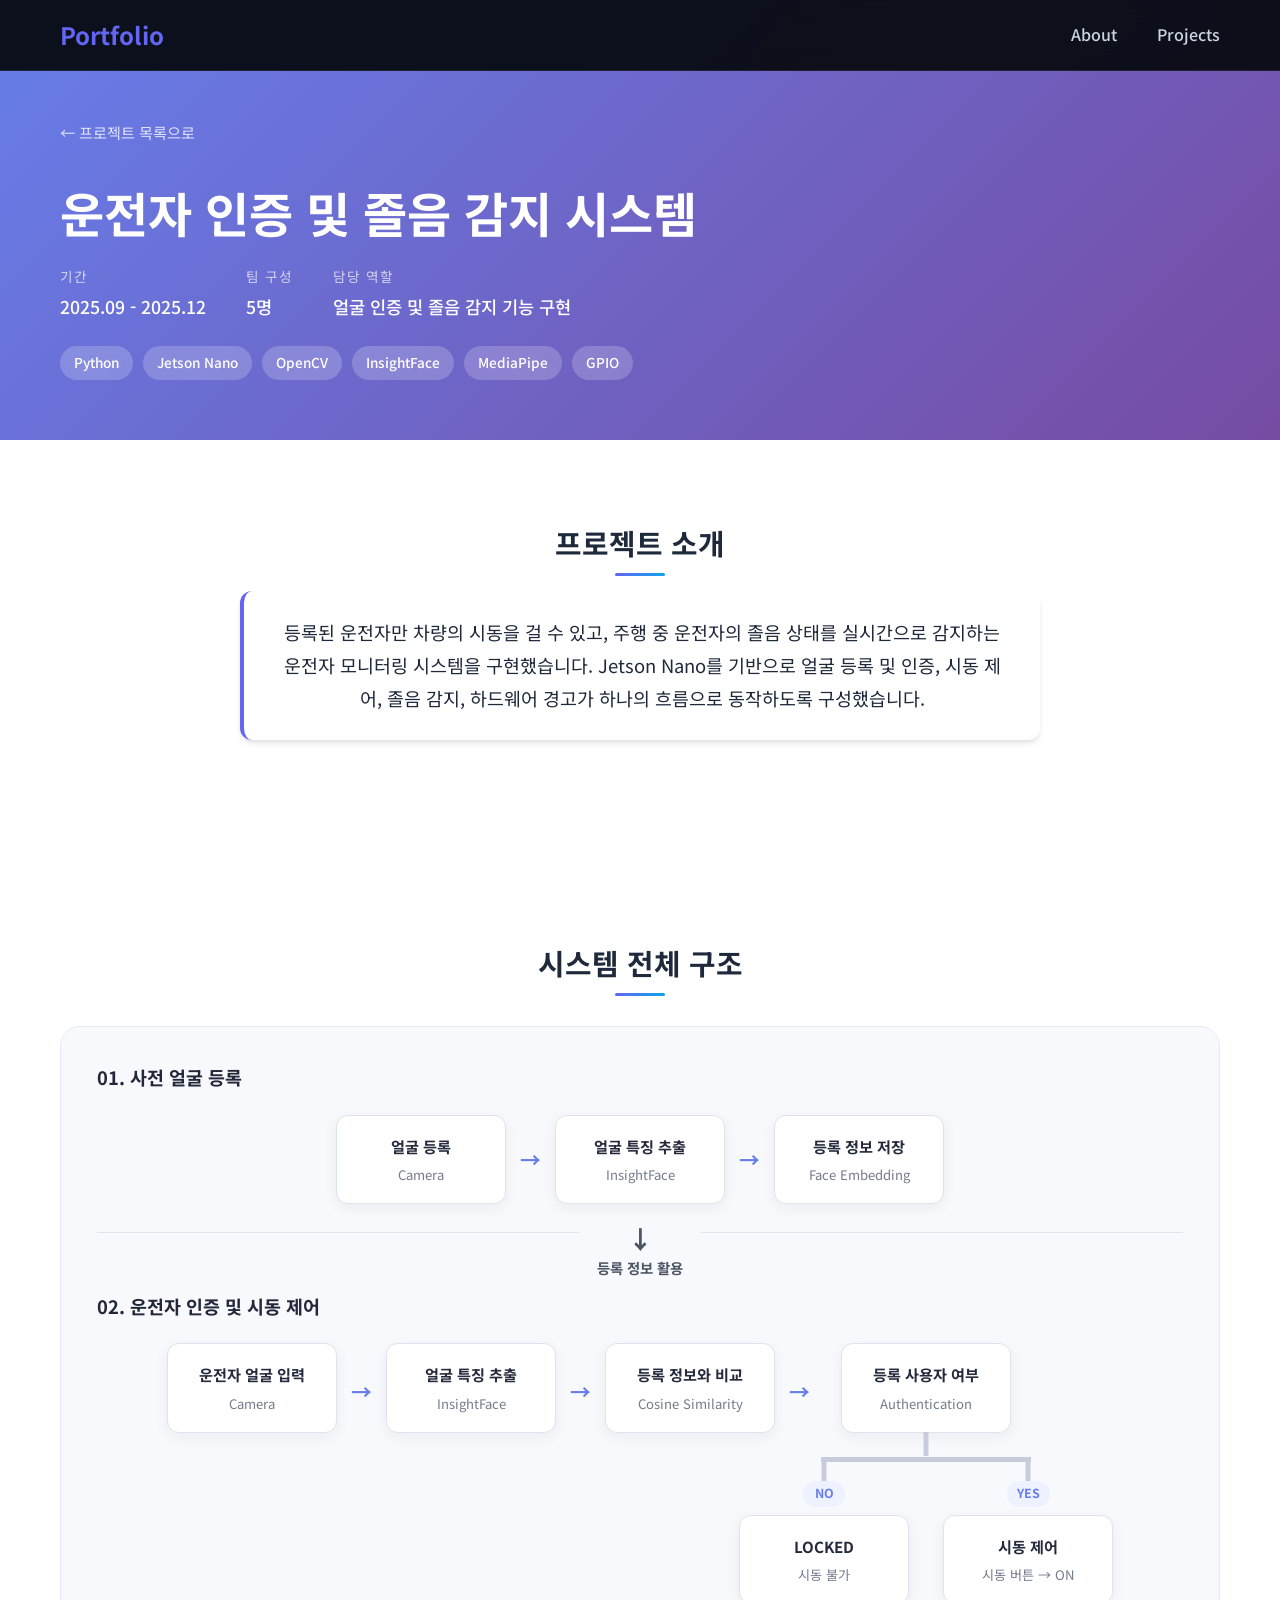
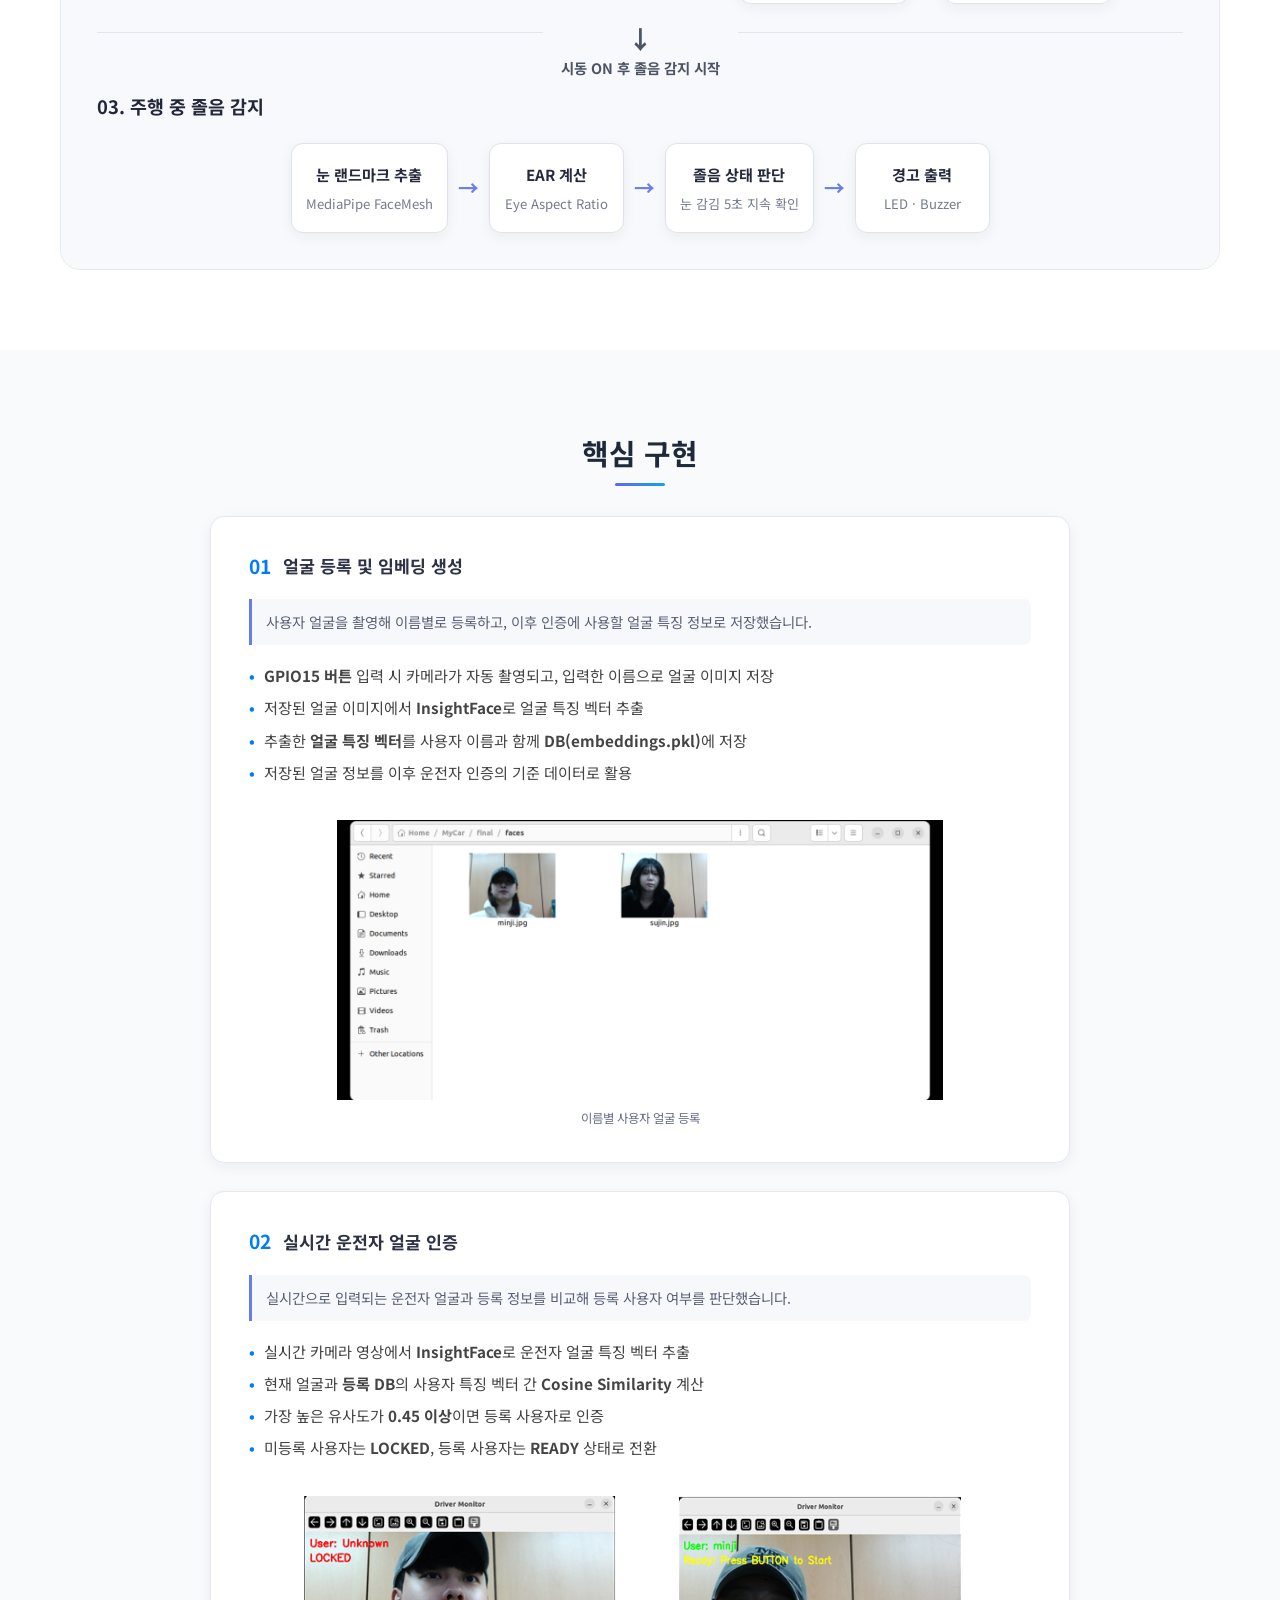
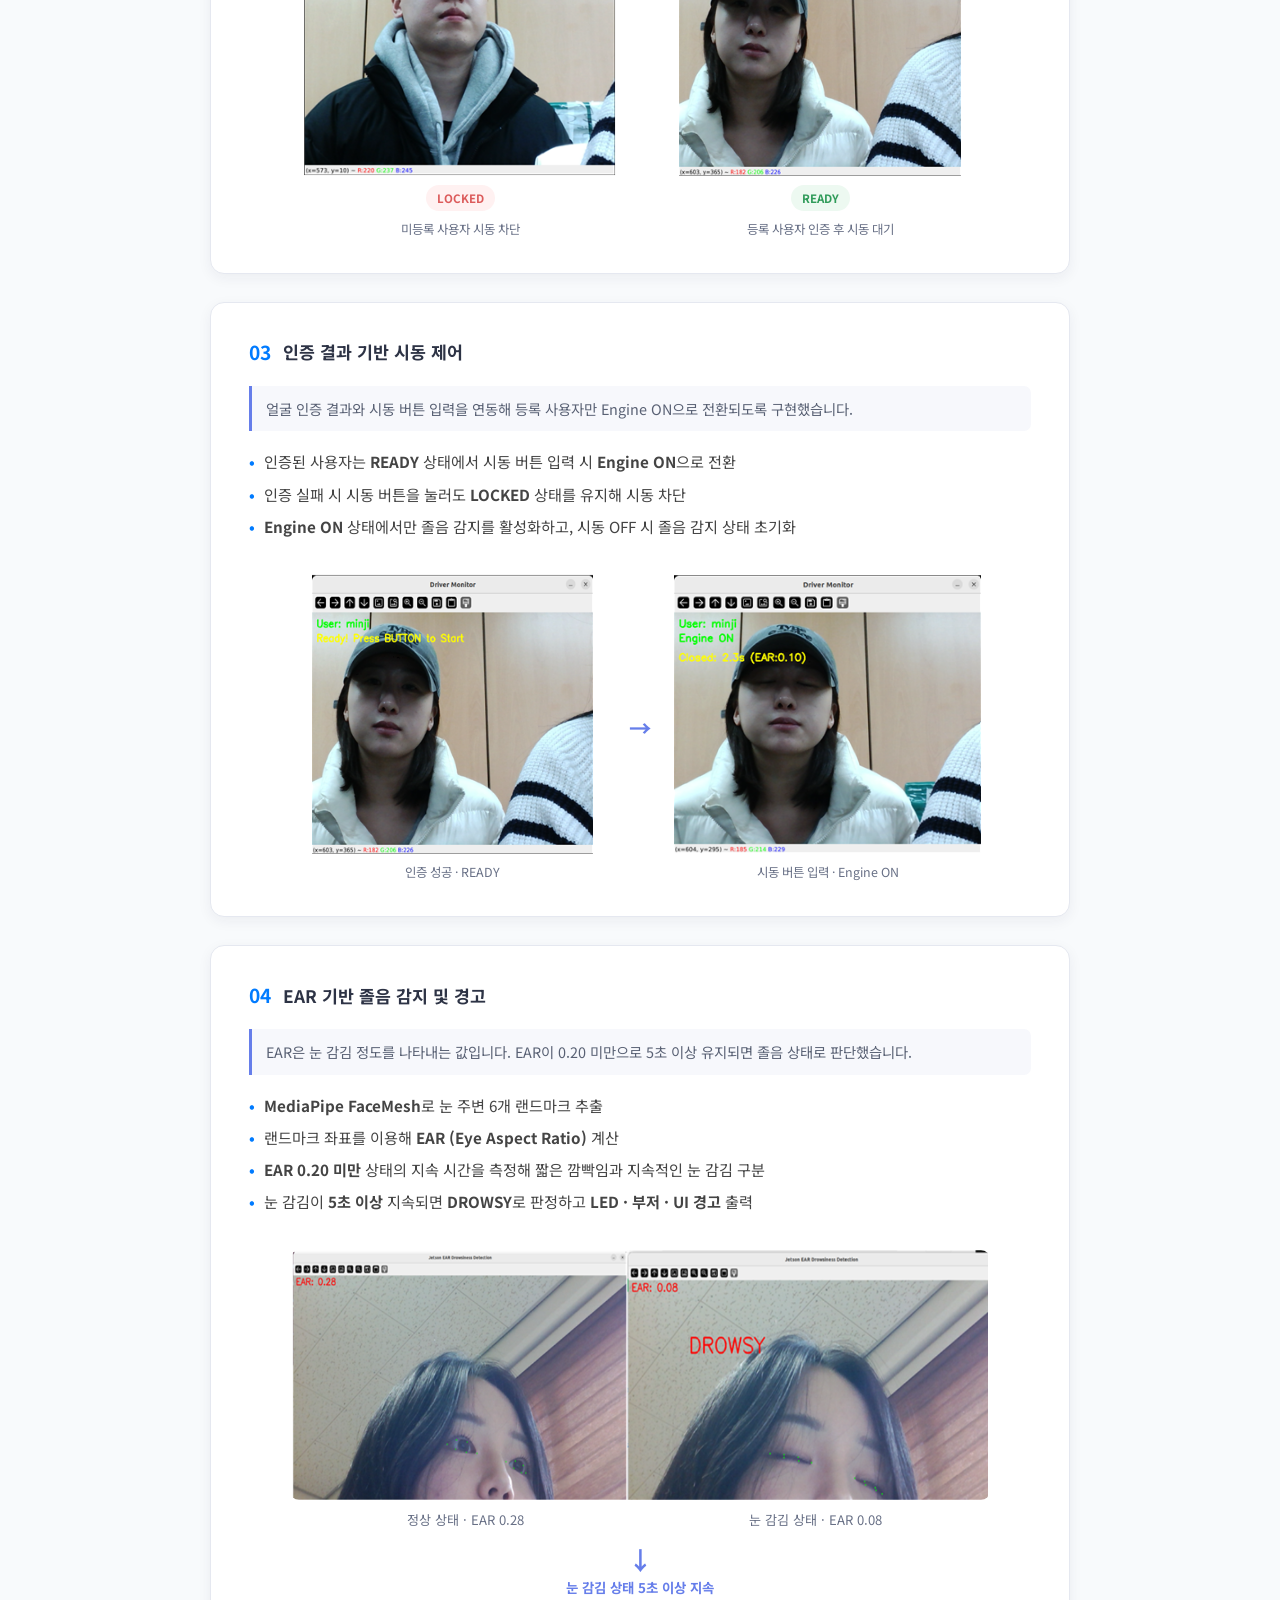
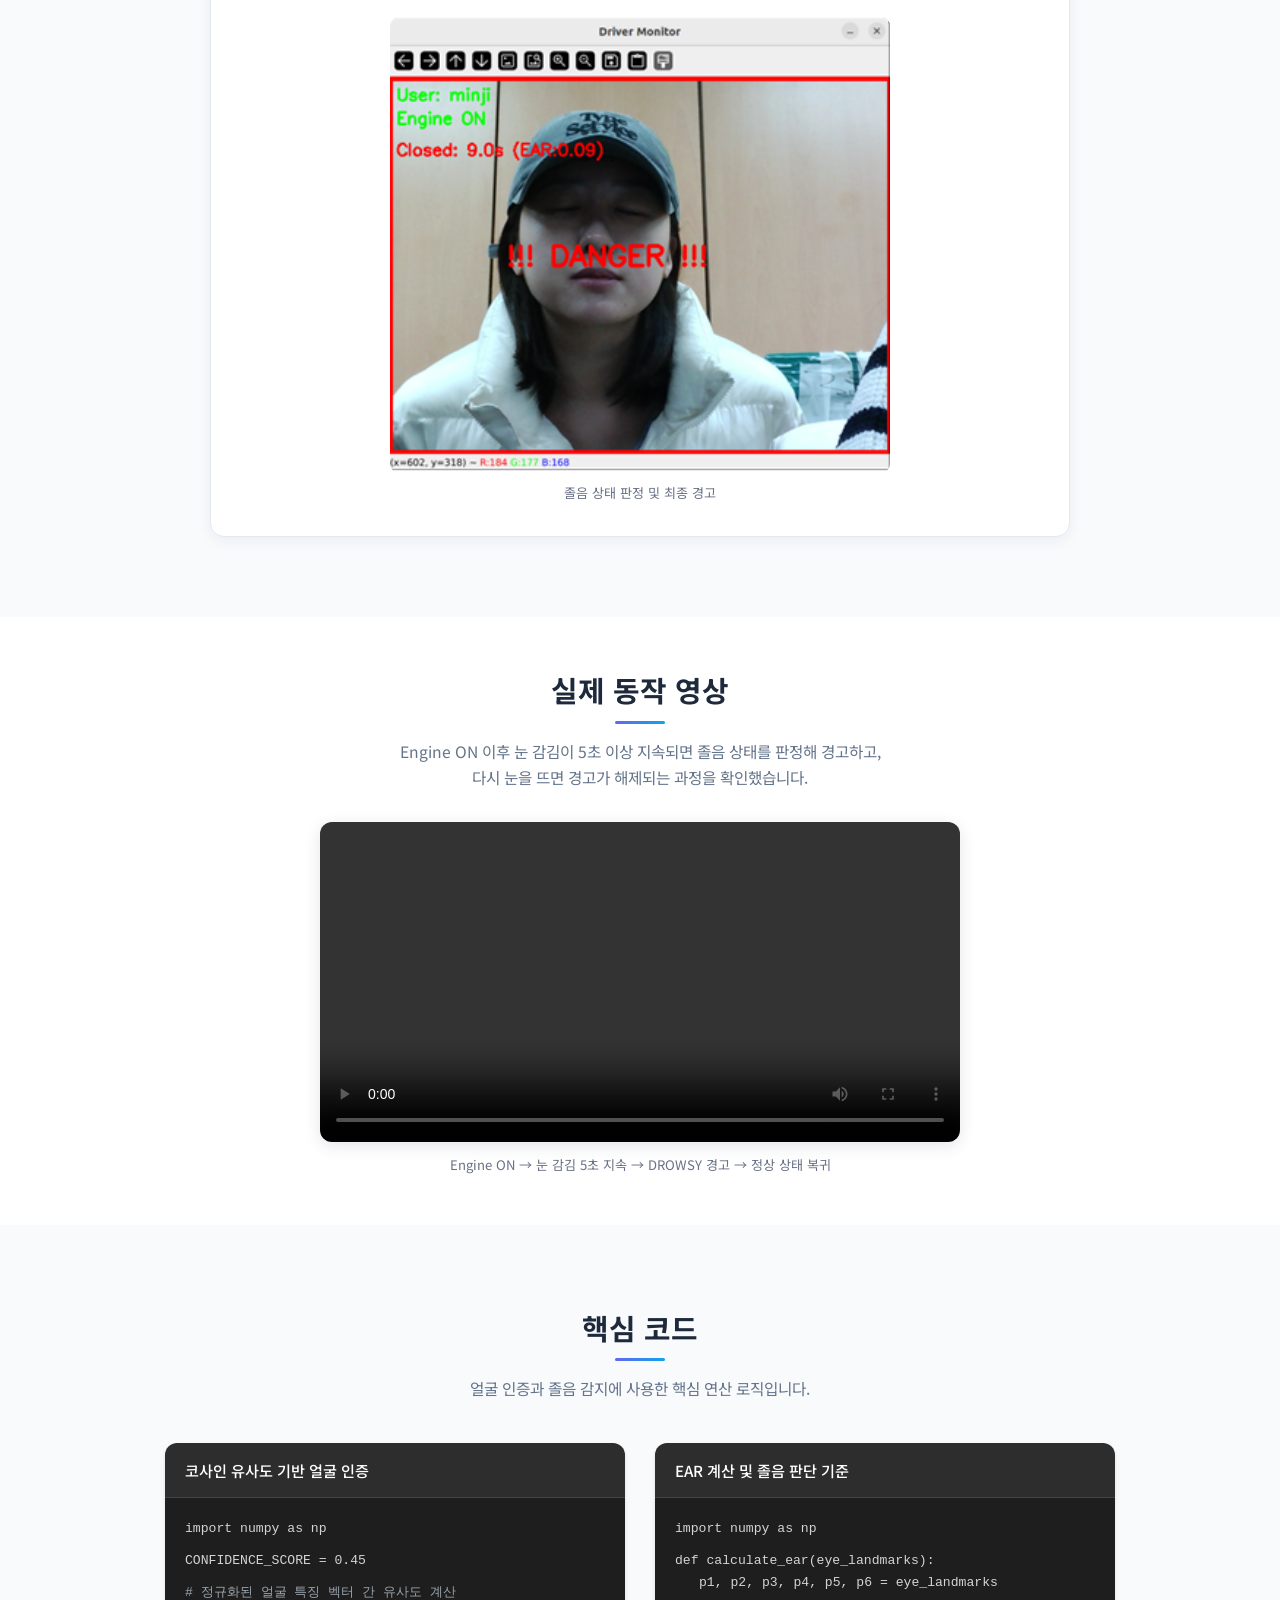
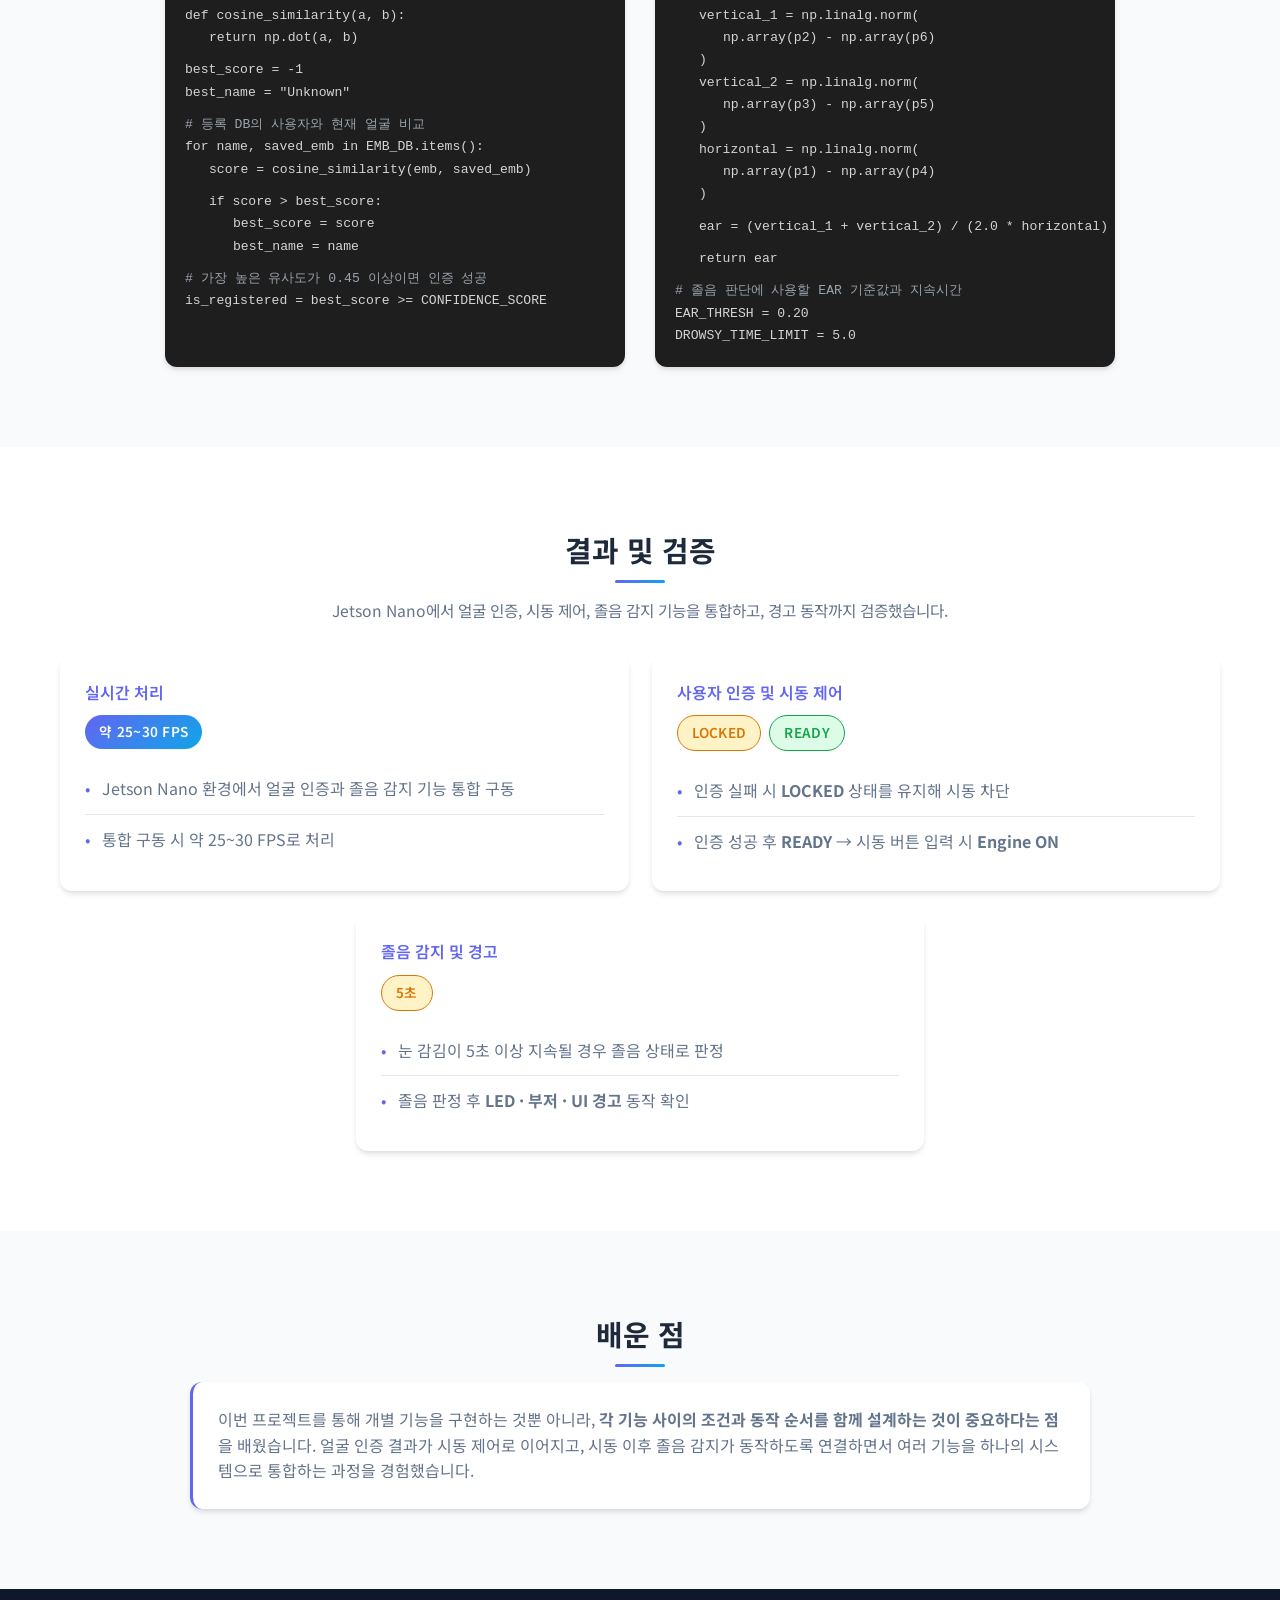
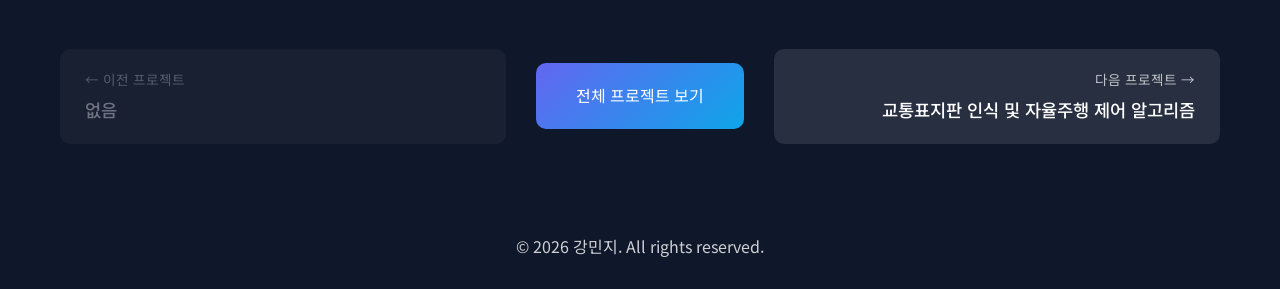
==== commit 7adfe2da: "Update project portfolio" ====
--- a/project1.html
+++ b/project1.html
@@ -285,266 +285,370 @@
         <div class="project1-implementation-list">
 
 
-            <!-- =========================
-                 01. 얼굴 등록 및 인증
-            ========================== -->
-            <div class="project1-implementation-card">
-
-                <div class="project1-implementation-text">
-
-                    <div class="project1-implementation-heading">
-                        <div class="card-num">01</div>
-                        <h3>InsightFace 기반 얼굴 등록 및 인증</h3>
-                    </div>
-
-                    <p class="project1-implementation-summary">
-                        등록 단계에서 저장한 얼굴 특징과 현재 입력된 얼굴 특징을 비교해 동일 사용자인지 판단했습니다.
-                    </p>
-
-                    <ul class="card-list">
-                        <li>
-                            카메라로 입력된 얼굴에서
-                            <strong>InsightFace 특징 벡터</strong> 추출
-                        </li>
-                    
-                        <li>
-                            등록 시 추출한 얼굴 특징 정보를 저장해
-                            인증 기준 데이터로 활용
-                        </li>
-                    
-                        <li>
-                            현재 운전자 얼굴 특징과 등록 얼굴 특징 간
-                            <strong>Cosine Similarity</strong> 계산
-                        </li>
-                    
-                        <li>
-                            유사도 기준에 따라
-                            미등록 사용자는 <strong>LOCKED</strong>,
-                            등록 사용자는 <strong>READY</strong> 상태로 판별
-                        </li>
-                    </ul>
-                </div>
-
-
-                <div class="project1-implementation-visual project1-visual-compare">
-
-                    <!-- 미등록 사용자 -->
-                    <div class="project1-visual-item">
-
-                        <img
-                            src="images/unknown-user-locked.png"
-                            alt="미등록 사용자 인증 실패 및 LOCKED 상태"
-                        >
-
-                        <span class="project1-visual-label project1-visual-label--fail">
-                            LOCKED
-                        </span>
-
-                        <p>
-                            미등록 사용자 시동 차단
-                        </p>
-
-                    </div>
-
-
-                    <!-- 등록 사용자 -->
-                    <div class="project1-visual-item">
-
-                        <img
-                            src="images/registered-user-ready.png"
-                            alt="등록 사용자 인증 성공 및 READY 상태"
-                        >
-
-                        <span class="project1-visual-label project1-visual-label--success">
-                            READY
-                        </span>
-
-                        <p>
-                            등록 사용자 인증 후 시동 대기
-                        </p>
-
-                    </div>
-
-                </div>
-
-            </div>
-
-
-
-            <!-- =========================
-                 02. 인증 기반 시동 제어
-            ========================== -->
-            <div class="project1-implementation-card">
-
-                <div class="project1-implementation-text">
-
-                    <div class="project1-implementation-heading">
-                        <div class="card-num">02</div>
-                        <h3>인증 결과와 시동 상태 연동</h3>
-                    </div>
-
-                    <p class="project1-implementation-summary">
-                        인증 성공 후 READY 상태에서 시동 버튼을 입력하면
-                        시동 상태로 전환되고, 이후 졸음 모니터링이 시작되도록 구성했습니다.
-                    </p>
-
-                    <ul class="card-list">
-                        <li>
-                            인증 성공 후 <strong>READY</strong> 상태에서
-                            시동 버튼 입력 가능
-                        </li>
-                    
-                        <li>
-                            시동 버튼 입력 시
-                            <strong>Engine ON</strong> 상태로 전환
-                        </li>
-                    
-                        <li>
-                            시동 이후 MediaPipe 기반
-                            졸음 모니터링이 시작되도록 동작 흐름 연동
-                        </li>
-                    </ul>
-
-                </div>
-
-
-                <div class="project1-implementation-visual project1-visual-flow">
-
-                    <!-- 인증 성공 -->
-                    <div class="project1-visual-item">
-
-                        <img
-                            src="images/registered-user-ready.png"
-                            alt="등록 사용자 인증 성공 및 READY 상태"
-                        >
-
-                        <p>
-                            인증 성공 · READY
-                        </p>
-
-                    </div>
-
-
-                    <div class="project1-visual-arrow">
-                        →
-                    </div>
-
-
-                    <!-- 시동 후 모니터링 -->
-                    <div class="project1-visual-item">
-
-                        <img
-                            src="images/engine-on-eyes-closed.png"
-                            alt="시동 후 운전자 모니터링 시작 화면"
-                        >
-
-                        <p>
-                            시동 후 모니터링 시작
-                        </p>
-
-                    </div>
-
-                </div>
-
-            </div>
-
-
-
-            <!-- =========================
-                 03. 졸음 감지
-            ========================== -->
-            <div class="project1-implementation-card">
-
-                <div class="project1-implementation-text">
-
-                    <div class="project1-implementation-heading">
-                        <div class="card-num">03</div>
-                        <h3>MediaPipe EAR 기반 졸음 감지</h3>
-                    </div>
-
-                    <p class="project1-implementation-summary">
-                        EAR은 눈이 감길수록 값이 작아지는 지표로,
-                        이를 이용해 눈 감김 상태와 지속 시간을 판단했습니다.
-                    </p>
-
-                    <ul class="card-list">
-                        <li>
-                            <strong>MediaPipe FaceMesh</strong>로
-                            눈 주변 랜드마크 추출
-                        </li>
-
-                        <li>
-                            랜드마크 좌표를 이용해
-                            <strong>EAR (Eye Aspect Ratio)</strong> 계산
-                        </li>
-
-                        <li>
-                            눈 감김 시간을 누적해
-                            짧은 깜빡임과 지속적인 눈 감김을 구분
-                        </li>
-
-                        <li>
-                            눈 감김이 <strong>5초 이상</strong> 지속되면
-                            졸음 상태로 판단
-                        </li>
-
-                        <li>
-                            졸음 판정 결과가 LED·부저 경고로 이어지도록 시스템에 연동
-                        </li>
-                    </ul>
-
-                </div>
-
-
-                <div class="project1-implementation-visual project1-drowsy-flow">
-
-                    <!-- EAR 변화 -->
-                    <div class="project1-drowsy-stage">
-                
-                        <img
-                            src="images/ear-drowsy-comparison.png"
-                            alt="정상 상태와 눈 감김 상태의 EAR 값 비교"
-                        >
-                
-                        <div class="ear-caption-row">
-                            <p>정상 상태 · EAR 0.28</p>
-                            <p>눈 감김 상태 · EAR 0.08</p>
-                        </div>
-                
-                    </div>
-                
-                
-                    <!-- 지속 시간 -->
-                    <div class="project1-drowsy-connector">
-                        <span class="project1-drowsy-arrow">↓</span>
-                        <span>눈 감김 상태 5초 이상 지속</span>
-                    </div>
-                
-                
-                    <!-- 최종 경고 -->
-                    <div class="project1-drowsy-stage project1-drowsy-stage--danger">
-                
-                        <img
-                            src="images/drowsiness-danger.png"
-                            alt="눈 감김 5초 이상 지속 후 DANGER 경고 화면"
-                        >
-                
-                    
-                
-                        <p>
-                            졸음 상태 판정 및 최종 경고
-                        </p>
-                
-                    </div>
-                
-                </div>
-
-            </div>
-
-
-        </div>
-
-    </div>
+           <!-- =========================
+     01. 얼굴 등록 및 임베딩 생성
+========================== -->
+<div class="project1-implementation-card">
+
+    <div class="project1-implementation-text">
+
+        <div class="project1-implementation-heading">
+            <div class="card-num">01</div>
+            <h3>얼굴 등록 및 임베딩 생성</h3>
+        </div>
+
+        <p class="project1-implementation-summary">
+            사용자 얼굴을 촬영해 이름별로 등록하고,
+            이후 인증에 사용할 얼굴 특징 정보로 저장했습니다.
+        </p>
+        
+        <ul class="card-list">
+        
+            <li>
+                <strong>GPIO15 버튼</strong> 입력 시 카메라가 자동 촬영되고,
+                입력한 이름으로 얼굴 이미지 저장
+            </li>
+        
+            <li>
+                저장된 얼굴 이미지에서
+                <strong>InsightFace</strong>로 얼굴 특징 벡터 추출
+            </li>
+        
+            <li>
+                추출한 <strong>얼굴 특징 벡터</strong>를
+                사용자 이름과 함께 <strong>DB(embeddings.pkl)</strong>에 저장
+            </li>
+        
+            <li>
+                저장된 얼굴 정보를 이후 운전자 인증의
+                기준 데이터로 활용
+            </li>
+        
+        </ul>
+
+    </div>
+
+
+    <div class="project1-implementation-visual project1-visual-flow">
+
+        <div class="project1-visual-item">
+
+            <img
+                src="images/face-registration.png"
+                alt="등록된 사용자 얼굴 이미지"
+            >
+
+            <p>
+                이름별 사용자 얼굴 등록
+            </p>
+
+        </div>
+
+    </div>
+
+</div>
+
+
+
+<!-- =========================
+     02. 실시간 운전자 얼굴 인증
+========================== -->
+<div class="project1-implementation-card">
+
+    <div class="project1-implementation-text">
+
+        <div class="project1-implementation-heading">
+            <div class="card-num">02</div>
+            <h3>실시간 운전자 얼굴 인증</h3>
+        </div>
+
+        <p class="project1-implementation-summary">
+            실시간으로 입력되는 운전자 얼굴과 등록 정보를 비교해
+            등록 사용자 여부를 판단했습니다.
+        </p>
+
+        <ul class="card-list">
+
+            <li>
+                실시간 카메라 영상에서 <strong>InsightFace</strong>로
+                운전자 얼굴 특징 벡터 추출
+            </li>
+
+            <li>
+                현재 얼굴과 <strong>등록 DB</strong>의 사용자 특징 벡터 간
+                <strong>Cosine Similarity</strong> 계산
+            </li>
+
+            <li>
+                가장 높은 유사도가 <strong>0.45 이상</strong>이면
+                등록 사용자로 인증
+            </li>
+
+            <li>
+                미등록 사용자는 <strong>LOCKED</strong>,
+                등록 사용자는 <strong>READY</strong> 상태로 전환
+            </li>
+
+        </ul>
+
+    </div>
+
+
+    <div class="project1-implementation-visual project1-visual-compare">
+
+        <!-- 미등록 사용자 -->
+        <div class="project1-visual-item">
+
+            <img
+                src="images/unknown-user-locked.png"
+                alt="미등록 사용자 인증 실패 및 LOCKED 상태"
+            >
+
+            <span class="project1-visual-label project1-visual-label--fail">
+                LOCKED
+            </span>
+
+            <p>
+                미등록 사용자 시동 차단
+            </p>
+
+        </div>
+
+
+        <!-- 등록 사용자 -->
+        <div class="project1-visual-item">
+
+            <img
+                src="images/registered-user-ready.png"
+                alt="등록 사용자 인증 성공 및 READY 상태"
+            >
+
+            <span class="project1-visual-label project1-visual-label--success">
+                READY
+            </span>
+
+            <p>
+                등록 사용자 인증 후 시동 대기
+            </p>
+
+        </div>
+
+    </div>
+
+</div>
+
+
+
+<!-- =========================
+     03. 인증 기반 시동 제어
+========================== -->
+<div class="project1-implementation-card">
+
+    <div class="project1-implementation-text">
+
+        <div class="project1-implementation-heading">
+            <div class="card-num">03</div>
+            <h3>인증 결과 기반 시동 제어</h3>
+        </div>
+
+        <p class="project1-implementation-summary">
+            얼굴 인증 결과와 시동 버튼 입력을 연동해
+            등록 사용자만 Engine ON으로 전환되도록 구현했습니다.
+        </p>
+
+        <ul class="card-list">
+
+            <li>
+                인증된 사용자는 <strong>READY</strong> 상태에서
+                시동 버튼 입력 시 <strong>Engine ON</strong>으로 전환
+            </li>
+        
+            <li>
+                인증 실패 시 시동 버튼을 눌러도
+                <strong>LOCKED</strong> 상태를 유지해 시동 차단
+            </li>
+        
+            <li>
+                <strong>Engine ON</strong> 상태에서만 졸음 감지를 활성화하고,
+                시동 OFF 시 졸음 감지 상태 초기화
+            </li>
+        
+        </ul>
+
+    </div>
+
+
+    <div class="project1-implementation-visual project1-visual-flow">
+
+        <!-- 인증 성공 -->
+        <div class="project1-visual-item">
+
+            <img
+                src="images/registered-user-ready.png"
+                alt="등록 사용자 인증 성공 및 READY 상태"
+            >
+
+            <p>
+                인증 성공 · READY
+            </p>
+
+        </div>
+
+
+        <div class="project1-visual-arrow">
+            →
+        </div>
+
+
+        <!-- 시동 ON -->
+        <div class="project1-visual-item">
+
+            <img
+                src="images/engine-on-eyes-closed.png"
+                alt="Engine ON 이후 졸음 모니터링 시작"
+            >
+
+            <p>
+                시동 버튼 입력 · Engine ON
+            </p>
+
+        </div>
+
+    </div>
+
+</div>
+
+
+
+<!-- =========================
+     04. 졸음 감지
+========================== -->
+<div class="project1-implementation-card">
+
+    <div class="project1-implementation-text">
+
+        <div class="project1-implementation-heading">
+            <div class="card-num">04</div>
+            <h3>EAR 기반 졸음 감지 및 경고</h3>
+        </div>
+        
+        <p class="project1-implementation-summary">
+            EAR은 눈 감김 정도를 나타내는 값입니다.
+            EAR이 0.20 미만으로 5초 이상 유지되면
+            졸음 상태로 판단했습니다.
+        </p>
+        
+        <ul class="card-list">
+        
+            <li>
+                <strong>MediaPipe FaceMesh</strong>로
+                눈 주변 6개 랜드마크 추출
+            </li>
+        
+            <li>
+                랜드마크 좌표를 이용해
+                <strong>EAR (Eye Aspect Ratio)</strong> 계산
+            </li>
+        
+            <li>
+                <strong>EAR 0.20 미만</strong> 상태의 지속 시간을 측정해
+                짧은 깜빡임과 지속적인 눈 감김 구분
+            </li>
+        
+            <li>
+                눈 감김이 <strong>5초 이상</strong> 지속되면
+                <strong>DROWSY</strong>로 판정하고
+                <strong>LED · 부저 · UI 경고</strong> 출력
+            </li>
+        
+        </ul>
+
+    </div>
+
+
+    <div class="project1-implementation-visual project1-drowsy-flow">
+
+        <!-- EAR 변화 -->
+        <div class="project1-drowsy-stage">
+
+            <img
+                src="images/ear-drowsy-comparison.png"
+                alt="정상 상태와 눈 감김 상태의 EAR 값 비교"
+            >
+
+            <div class="ear-caption-row">
+                <p>정상 상태 · EAR 0.28</p>
+                <p>눈 감김 상태 · EAR 0.08</p>
+            </div>
+
+        </div>
+
+
+        <!-- 지속 시간 -->
+        <div class="project1-drowsy-connector">
+            <span class="project1-drowsy-arrow">↓</span>
+            <span>눈 감김 상태 5초 이상 지속</span>
+        </div>
+
+
+        <!-- 최종 경고 -->
+        <div class="project1-drowsy-stage project1-drowsy-stage--danger">
+
+            <img
+                src="images/drowsiness-danger.png"
+                alt="눈 감김 5초 이상 지속 후 DROWSY 경고 화면"
+            >
+
+            <p>
+                졸음 상태 판정 및 최종 경고
+            </p>
+
+        </div>
+
+    </div>
+
+</div>
+            
+
+
+        </div>
+
+    </div>
+</section>
+
+<!-- =========================
+     실제 동작 영상
+========================== -->
+<section class="project1-demo-section">
+
+    <div class="container">
+
+        <h2 class="content-title center">
+            실제 동작 영상
+        </h2>
+
+        <p class="results-lead">
+            Engine ON 이후 눈 감김이 5초 이상 지속되면 졸음 상태를 판정해 경고하고,<br>
+            다시 눈을 뜨면 경고가 해제되는 과정을 확인했습니다.
+        </p>
+
+        <div class="project1-demo-video">
+
+            <video controls playsinline preload="metadata">
+                <source
+                    src="videos/drowsiness_warning_demo.mp4"
+                    type="video/mp4"
+                >
+            </video>
+
+            <p>
+                Engine ON → 눈 감김 5초 지속 → DROWSY 경고 → 정상 상태 복귀
+            </p>
+
+        </div>
+
+    </div>
+
 </section>
 
 
@@ -565,99 +669,95 @@
 
         <div class="code-blocks">
 
-
-            <!-- Cosine Similarity -->
+            <!-- 얼굴 인증 -->
             <div class="code-block-item">
-
+        
                 <h4 class="code-title">
                     코사인 유사도 기반 얼굴 인증
                 </h4>
-
+        
                 <div class="project1-code-body">
-
+        
                     <code>
                         <span class="code-line">import numpy as np</span>
                         <span class="code-gap"></span>
-                
-                        <span class="code-line">AUTH_THRESHOLD = 0.6</span>
-                        <span class="code-gap"></span>
-                
-                        <span class="code-line">def cosine_similarity(vec1, vec2):</span>
-                        <span class="code-line indent-1">dot_product = np.dot(vec1, vec2)</span>
-                        <span class="code-gap"></span>
-                
-                        <span class="code-line indent-1">norm1 = np.linalg.norm(vec1)</span>
-                        <span class="code-line indent-1">norm2 = np.linalg.norm(vec2)</span>
-                        <span class="code-gap"></span>
-                
-                        <span class="code-line indent-1">return dot_product / (norm1 * norm2)</span>
-                        <span class="code-gap"></span>
-                
-                        <span class="code-line code-comment"># 입력 얼굴과 등록 얼굴의 특징 벡터 유사도 계산</span>
-                        <span class="code-line">similarity = cosine_similarity(</span>
-                        <span class="code-line indent-1">input_embedding,</span>
-                        <span class="code-line indent-1">registered_embedding</span>
-                        <span class="code-line">)</span>
-                        <span class="code-gap"></span>
-                
-                        <span class="code-line code-comment"># 기준값 이상이면 등록 사용자로 판단</span>
-                        <span class="code-line">is_registered = similarity >= AUTH_THRESHOLD</span>
+        
+                        <span class="code-line">CONFIDENCE_SCORE = 0.45</span>
+                        <span class="code-gap"></span>
+        
+                        <span class="code-line code-comment"># 정규화된 얼굴 특징 벡터 간 유사도 계산</span>
+                        <span class="code-line">def cosine_similarity(a, b):</span>
+                        <span class="code-line indent-1">return np.dot(a, b)</span>
+                        <span class="code-gap"></span>
+        
+                        <span class="code-line">best_score = -1</span>
+                        <span class="code-line">best_name = "Unknown"</span>
+                        <span class="code-gap"></span>
+        
+                        <span class="code-line code-comment"># 등록 DB의 사용자와 현재 얼굴 비교</span>
+                        <span class="code-line">for name, saved_emb in EMB_DB.items():</span>
+                        <span class="code-line indent-1">score = cosine_similarity(emb, saved_emb)</span>
+                        <span class="code-gap"></span>
+        
+                        <span class="code-line indent-1">if score &gt; best_score:</span>
+                        <span class="code-line indent-2">best_score = score</span>
+                        <span class="code-line indent-2">best_name = name</span>
+                        <span class="code-gap"></span>
+        
+                        <span class="code-line code-comment"># 가장 높은 유사도가 0.45 이상이면 인증 성공</span>
+                        <span class="code-line">is_registered = best_score &gt;= CONFIDENCE_SCORE</span>
                     </code>
-                
-                </div>
-                
-
-            </div>
-
-
-            <!-- EAR -->
+        
+                </div>
+        
+            </div>
+        
+        
+            <!-- 졸음 감지 -->
             <div class="code-block-item">
-
+        
                 <h4 class="code-title">
                     EAR 계산 및 졸음 판단 기준
                 </h4>
-
+        
                 <div class="project1-code-body">
-
+        
                     <code>
                         <span class="code-line">import numpy as np</span>
                         <span class="code-gap"></span>
-                
+        
                         <span class="code-line">def calculate_ear(eye_landmarks):</span>
                         <span class="code-line indent-1">p1, p2, p3, p4, p5, p6 = eye_landmarks</span>
                         <span class="code-gap"></span>
-                
+        
                         <span class="code-line indent-1">vertical_1 = np.linalg.norm(</span>
                         <span class="code-line indent-2">np.array(p2) - np.array(p6)</span>
                         <span class="code-line indent-1">)</span>
-                
+        
                         <span class="code-line indent-1">vertical_2 = np.linalg.norm(</span>
                         <span class="code-line indent-2">np.array(p3) - np.array(p5)</span>
                         <span class="code-line indent-1">)</span>
-                
+        
                         <span class="code-line indent-1">horizontal = np.linalg.norm(</span>
                         <span class="code-line indent-2">np.array(p1) - np.array(p4)</span>
                         <span class="code-line indent-1">)</span>
                         <span class="code-gap"></span>
-                
+        
                         <span class="code-line indent-1">ear = (vertical_1 + vertical_2) / (2.0 * horizontal)</span>
                         <span class="code-gap"></span>
-                
+        
                         <span class="code-line indent-1">return ear</span>
                         <span class="code-gap"></span>
-                
+        
                         <span class="code-line code-comment"># 졸음 판단에 사용할 EAR 기준값과 지속시간</span>
-                        <span class="code-line">EAR_THRESHOLD = 0.25</span>
+                        <span class="code-line">EAR_THRESH = 0.20</span>
                         <span class="code-line">DROWSY_TIME_LIMIT = 5.0</span>
                     </code>
-                
-                </div>
-
-                
-
-            </div>
-
-
+        
+                </div>
+        
+            </div>
+        
         </div>
 
     </div>
@@ -670,120 +770,105 @@
         <div class="container">
 
             <h2 class="content-title center">
-                검증 결과
+                결과 및 검증
             </h2>
 
             <p class="results-lead">
-                실제 구동 환경에서 사용자 인증,
-                시동 연동, 졸음 감지 및 경고 동작을 검증했습니다.
+                Jetson Nano에서 얼굴 인증, 시동 제어, 졸음 감지 기능을 통합하고,
+                경고 동작까지 검증했습니다.
             </p>
 
             <div class="results-grid">
 
 
-                <!-- 실시간 성능 -->
-                <div class="results-box">
-
-                    <h3 class="results-subtitle">
-                        실시간 처리
-                    </h3>
-                    
-                    <div class="result-badge-group">
-                        <span class="result-badge primary">
-                            약 25~30 FPS
-                        </span>
-                    </div>
-                    
-                    <ul class="results-list">
-                    
-                        <li>
-                            <span class="result-icon">•</span>
-                            <span>
-                                Jetson Nano 환경에서 얼굴 인증과 졸음 감지 기능 통합 구동
-                            </span>
-                        </li>
-                    
-                        <li>
-                            <span class="result-icon">•</span>
-                            <span>
-                                실제 구동 중 약 25~30 FPS의 처리
-                            </span>
-                        </li>
-                    
-                    </ul>
-                </div>
-
-
-                <!-- 얼굴 인증 -->
-                <div class="results-box">
-
-                    <h3 class="results-subtitle">
-                        사용자 인증 및 시동 연동
-                    </h3>
-                    
-                    <div class="result-badge-group">
-                        <span class="result-badge warning">
-                            LOCKED
-                        </span>
-                        
-                        <span class="result-badge success">
-                            READY
-                        </span>
-                    </div>
-                    
-                    <ul class="results-list">
-                    
-                        <li>
-                            <span class="result-icon">•</span>
-                            <span>
-                                미등록 사용자 인증 실패 시 LOCKED 상태 유지
-                            </span>
-                        </li>
-                    
-                        <li>
-                            <span class="result-icon">•</span>
-                            <span>
-                                등록 사용자 인증 성공 후 READY → 시동 버튼 입력 시 Engine ON
-                            </span>
-                        </li>
-                    
-                    </ul>
-
-                </div>
-
-
-                <!-- 졸음 감지 -->
+               <!-- 실시간 처리 -->
+<div class="results-box">
+    <h3 class="results-subtitle">
+        실시간 처리
+    </h3>
+
+    <div class="result-badge-group">
+        <span class="result-badge primary">
+            약 25~30 FPS
+        </span>
+    </div>
+
+    <ul class="results-list">
+        <li>
+            <span class="result-icon">•</span>
+            <span>
+                Jetson Nano 환경에서 얼굴 인증과 졸음 감지 기능 통합 구동
+            </span>
+        </li>
+
+        <li>
+            <span class="result-icon">•</span>
+            <span>
+                통합 구동 시 약 25~30 FPS로 처리
+            </span>
+        </li>
+    </ul>
+</div>
+
+
+<!-- 사용자 인증 및 시동 제어 -->
+<div class="results-box">
+    <h3 class="results-subtitle">
+        사용자 인증 및 시동 제어
+    </h3>
+
+    <div class="result-badge-group">
+        <span class="result-badge warning">LOCKED</span>
+        <span class="result-badge success">READY</span>
+    </div>
+
+    <ul class="results-list">
+        <li>
+            <span class="result-icon">•</span>
+            <span>
+                인증 실패 시 <strong>LOCKED</strong> 상태를 유지해 시동 차단
+            </span>
+        </li>
+
+        <li>
+            <span class="result-icon">•</span>
+            <span>
+                인증 성공 후 <strong>READY</strong> →
+                시동 버튼 입력 시 <strong>Engine ON</strong>
+            </span>
+        </li>
+    </ul>
+</div>
+
+
+<!-- 졸음 감지 -->
 <div class="results-box results-box--center">
-
-                    <h3 class="results-subtitle">
-                        졸음 감지
-                    </h3>
-                    
-                    <div class="result-badge-group">
-                        <span class="result-badge warning">
-                            5초
-                        </span>
-                    </div>
-                    
-                    <ul class="results-list">
-                    
-                        <li>
-                            <span class="result-icon">•</span>
-                            <span>
-                                눈 감김이 5초 이상 지속될 경우 졸음 상태로 판정
-                            </span>
-                        </li>
-                    
-                        <li>
-                            <span class="result-icon">•</span>
-                            <span>
-                                졸음 판정 결과와 GPIO 기반 LED·부저 경고 동작 연동
-                            </span>
-                        </li>
-                    
-                    </ul>
-
-                </div>
+    <h3 class="results-subtitle">
+        졸음 감지 및 경고
+    </h3>
+
+    <div class="result-badge-group">
+        <span class="result-badge warning">
+            5초
+        </span>
+    </div>
+
+    <ul class="results-list">
+        <li>
+            <span class="result-icon">•</span>
+            <span>
+                눈 감김이 5초 이상 지속될 경우 졸음 상태로 판정
+            </span>
+        </li>
+
+        <li>
+            <span class="result-icon">•</span>
+            <span>
+                졸음 판정 후 <strong>LED · 부저 · UI 경고</strong> 동작 확인
+            </span>
+        </li>
+    </ul>
+</div>
 
 
                
--- a/project-detail.css
+++ b/project-detail.css
@@ -3876,7 +3876,7 @@
 
 .action-card-container--vertical .action-card {
     width: 100%;
-    max-width: 560px;
+    max-width: 900px;
     margin: 0 auto;
 }
 
@@ -4539,4 +4539,148 @@
 .code-blocks {
     max-width: 950px;
     margin: 40px auto 0;
+}
+
+.code-blocks {
+    align-items: stretch;
+}
+
+.code-block-item {
+    display: flex;
+    flex-direction: column;
+}
+
+.project1-code-body {
+    flex: 1;
+}
+
+/* =========================
+   Project 1 - Demo Video
+========================= */
+
+.project1-demo-section {
+    padding: 50px 0;
+}
+
+.project1-demo-video {
+    width: 100%;
+    max-width: 640px;
+    margin: 30px auto 0;
+    text-align: center;
+}
+
+.project1-demo-video video {
+    display: block;
+    width: 100%;
+    border-radius: 12px;
+    box-shadow: 0 4px 16px rgba(30, 40, 70, 0.12);
+}
+
+.project1-demo-video p {
+    margin: 12px 0 0;
+    font-size: 0.82rem;
+    color: #687086;
+}
+
+/* Project 3 - Core Implementation Visual */
+
+.project3-action-visual {
+    width: 100%;
+    max-width: 700px;
+    margin: 28px auto 0;
+}
+
+.project3-action-compare {
+    display: flex;
+    gap: 45px;
+    align-items: flex-start;
+}
+
+.project3-action-visual-item {
+    flex: 1;
+    min-width: 0;
+    text-align: center;
+}
+
+.project3-action-visual-item img {
+    display: block;
+    width: 100%;
+    height: auto;
+    border-radius: 9px;
+}
+
+.project3-action-visual-item p {
+    margin: 14px 0 0;
+    font-size: 0.82rem;
+    color: #687086;
+}
+
+@media (max-width: 768px) {
+    .project3-action-compare {
+        flex-direction: column;
+    }
+
+    .project3-action-visual-item {
+        width: 100%;
+    }
+}
+
+.action-card-container--vertical .action-card {
+    width: 100%;
+    max-width: 760px;
+    margin: 0 auto;
+}
+
+.action-card--gimbal {
+    max-width: 900px !important;
+}
+
+/* =========================
+   Project 3 - Demo Videos
+========================= */
+
+.project3-demo-grid {
+    width: 100%;
+    max-width: 900px;
+    margin: 36px auto 0;
+
+    display: grid;
+    grid-template-columns: repeat(2, 1fr);
+    gap: 28px;
+}
+
+.project3-demo-card {
+    min-width: 0;
+    text-align: center;
+}
+
+.project3-demo-card h3 {
+    margin: 0 0 18px;
+    font-size: 1rem;
+    color: #252b3a;
+}
+
+.project3-demo-card video {
+    display: block;
+    width: 100%;
+    border-radius: 12px;
+    box-shadow: 0 4px 16px rgba(30, 40, 70, 0.12);
+}
+
+.project3-demo-card p {
+    margin: 12px 0 0;
+    font-size: 0.82rem;
+    line-height: 1.5;
+    color: #687086;
+}
+
+@media (max-width: 768px) {
+    .project3-demo-grid {
+        grid-template-columns: 1fr;
+        gap: 32px;
+    }
+}
+
+.project3-code-blocks {
+    align-items: start;
 }
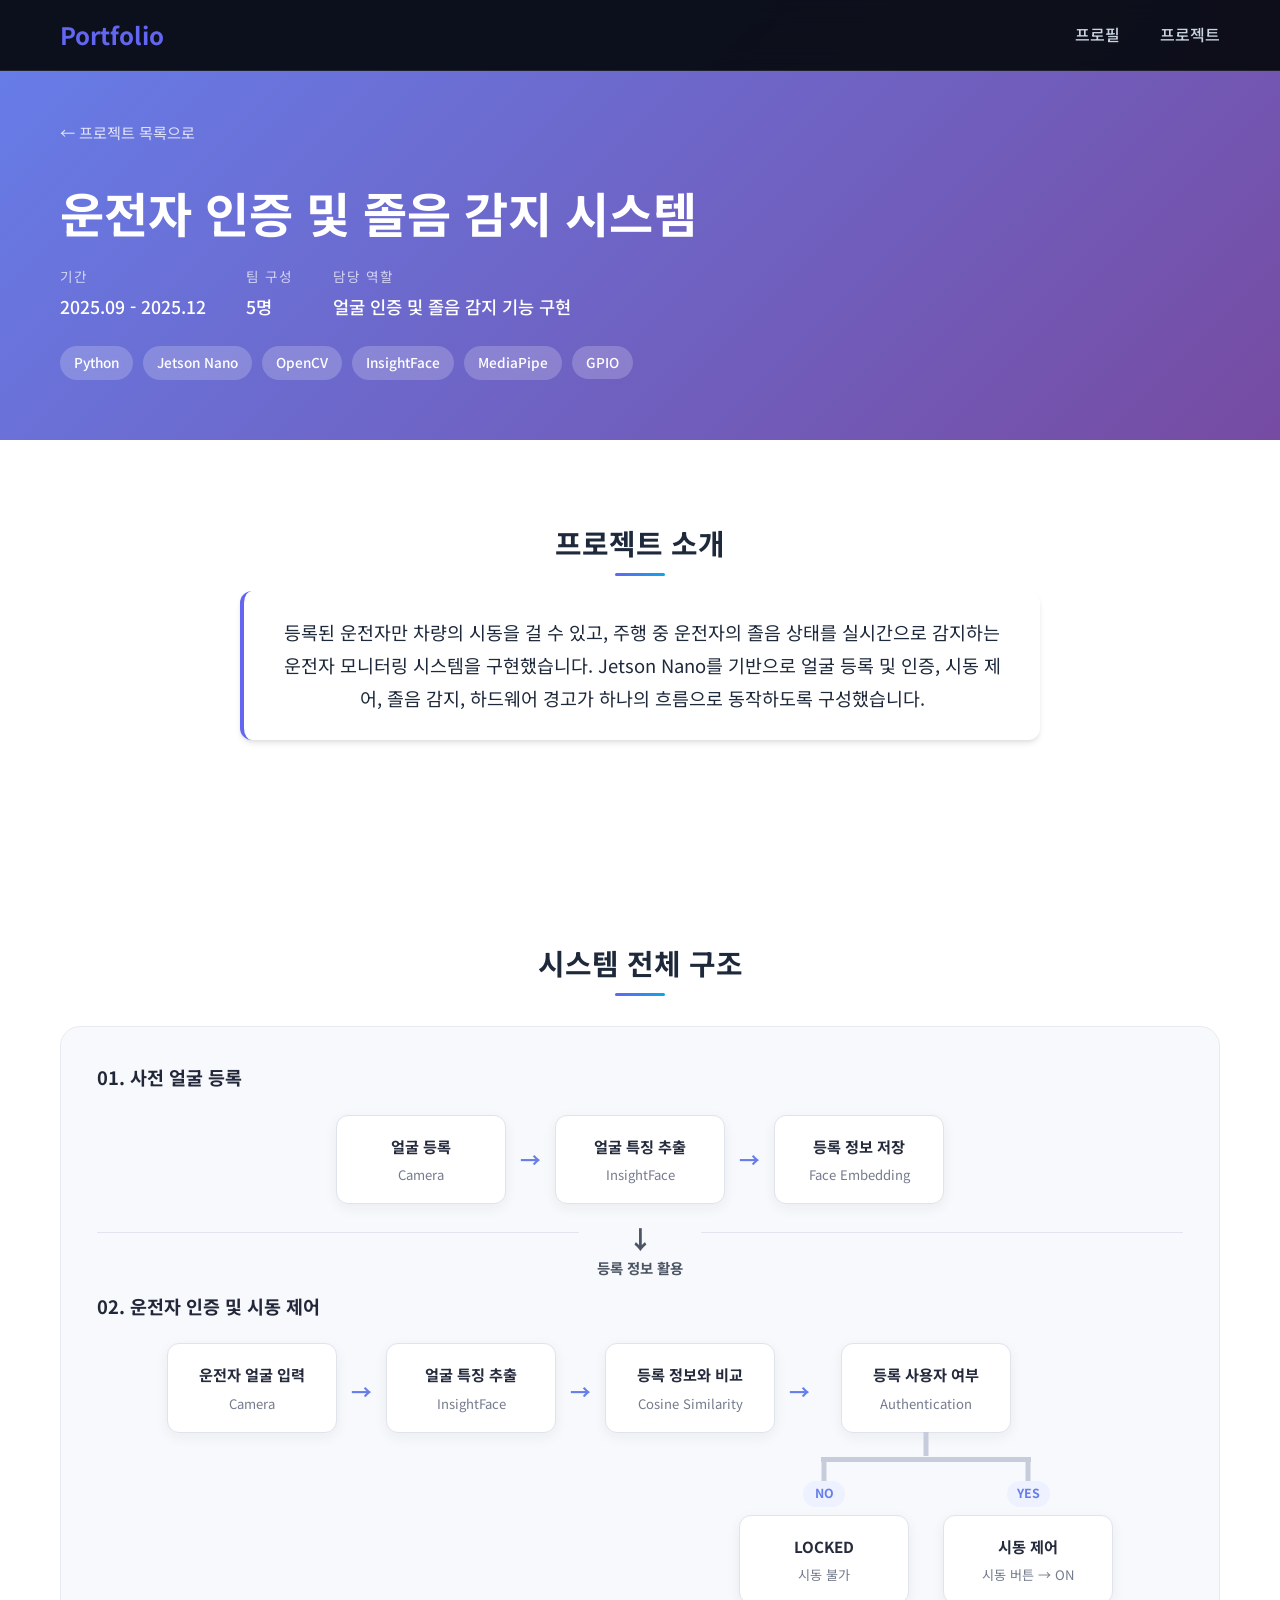
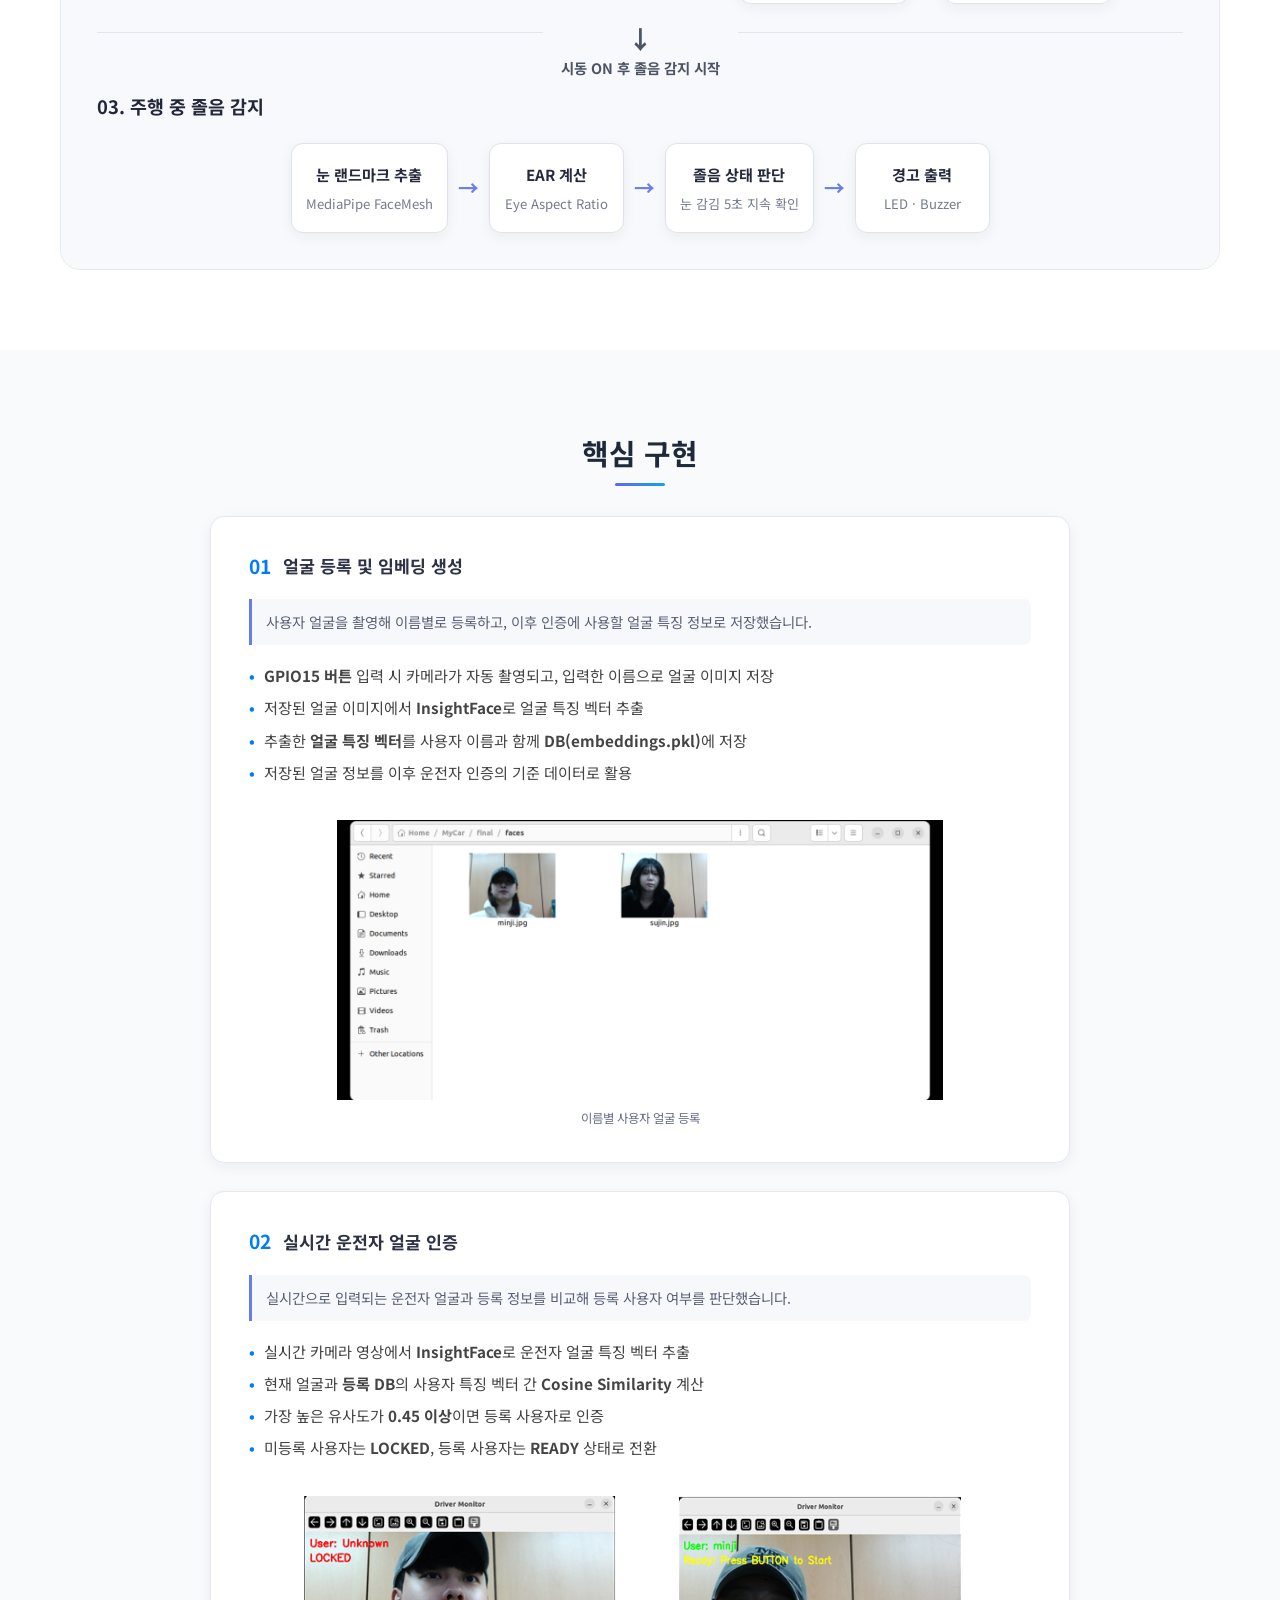
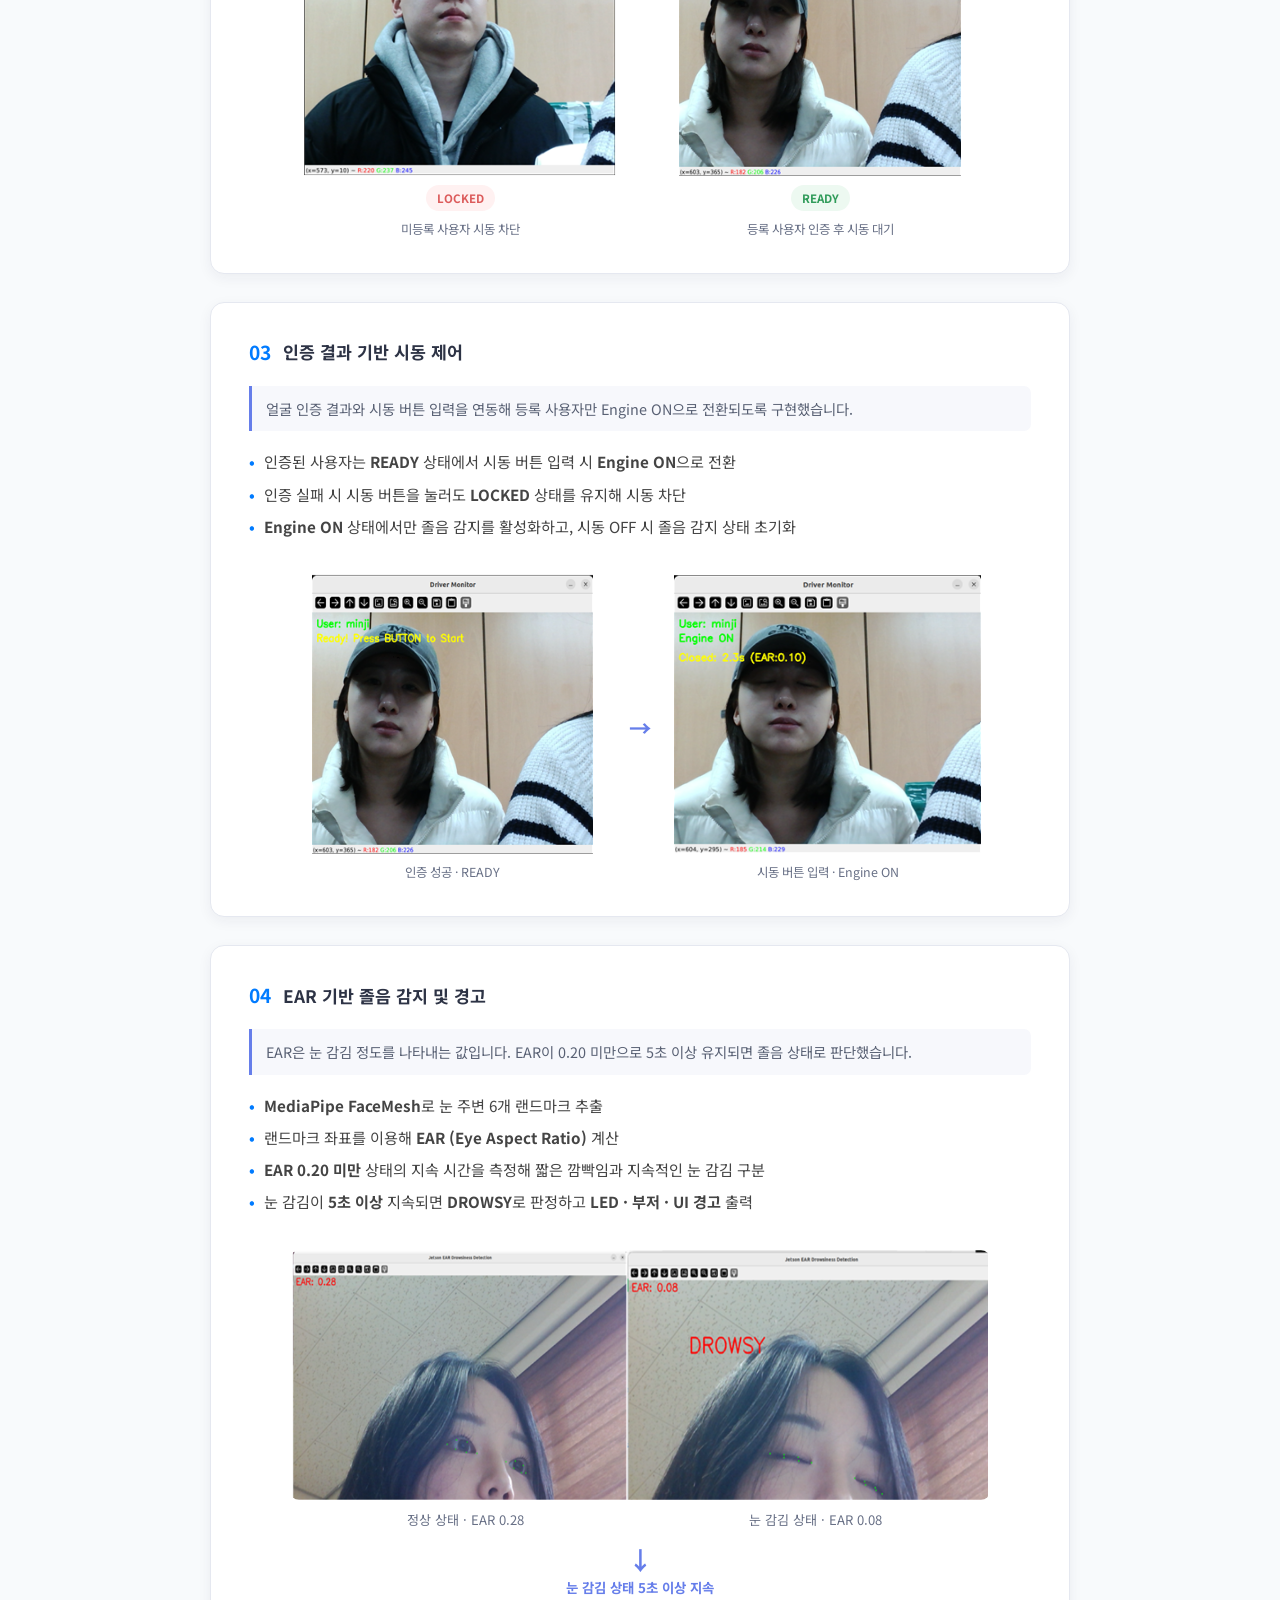
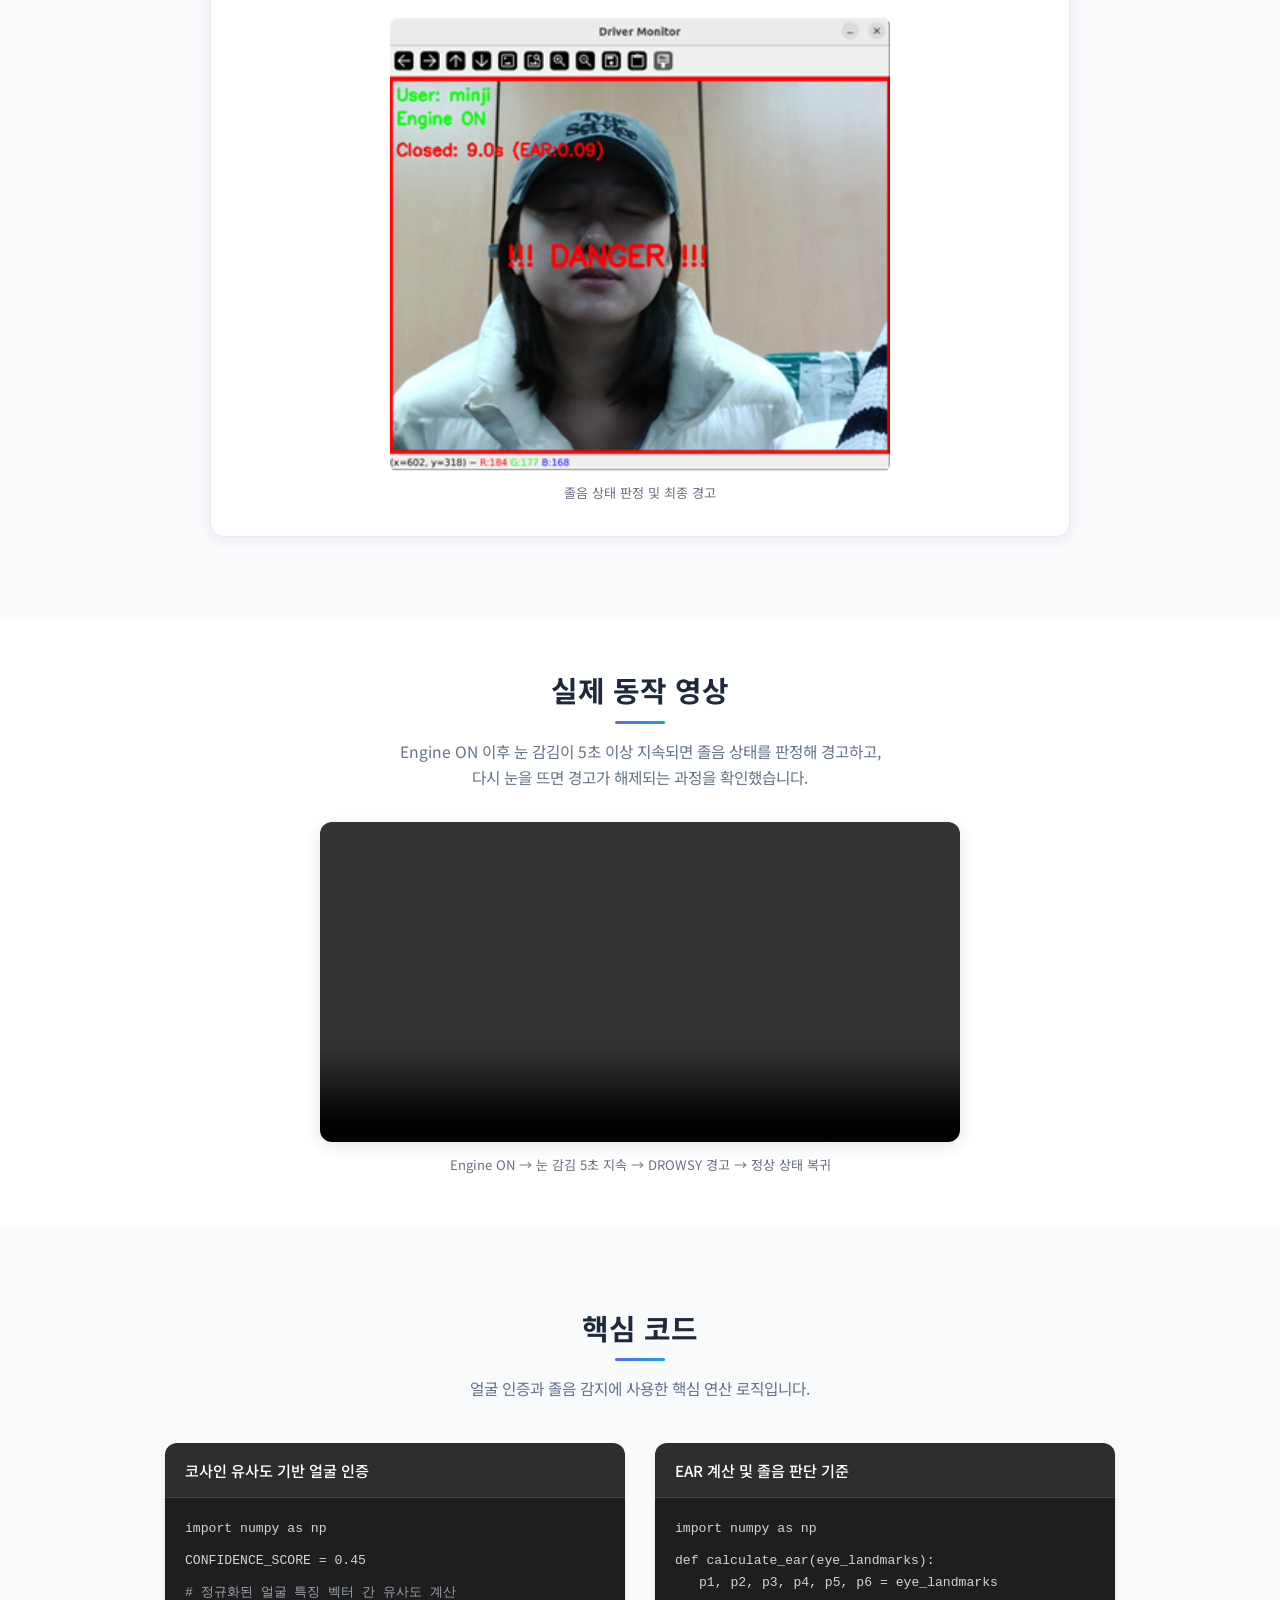
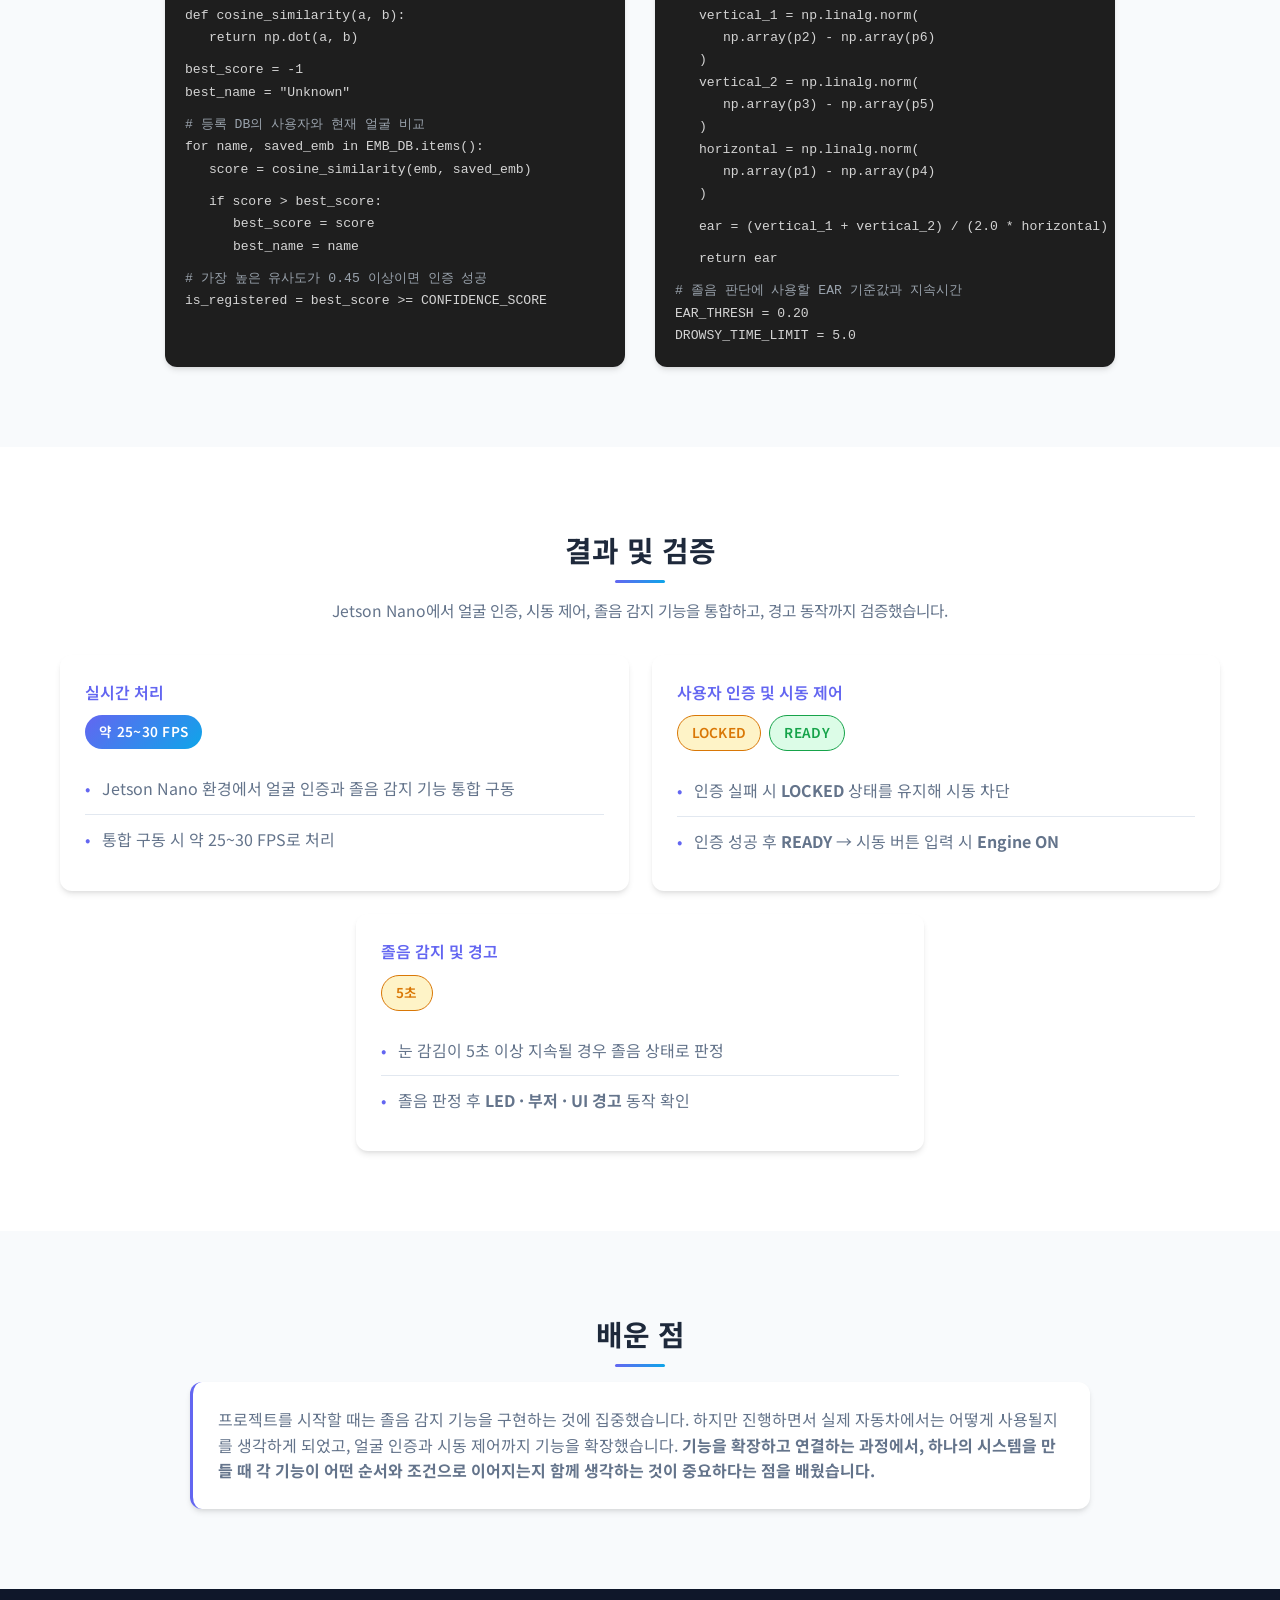
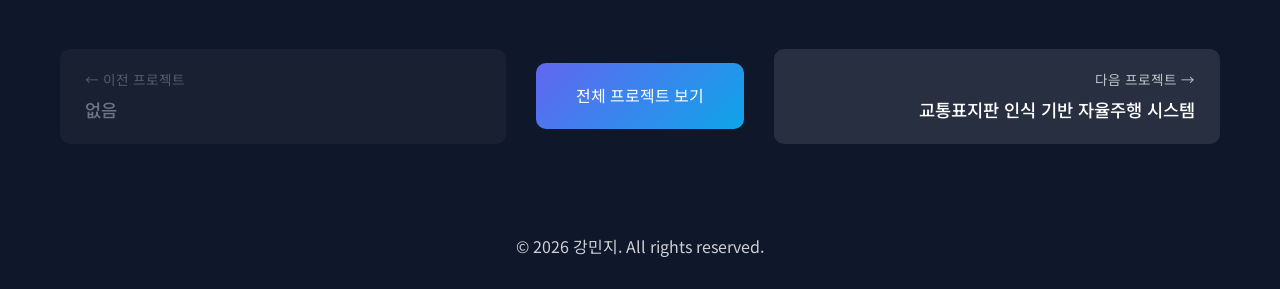
==== commit bd9e2fbb: "Update portfolio" ====
--- a/project1.html
+++ b/project1.html
@@ -4,7 +4,7 @@
     <meta charset="UTF-8">
     <meta name="viewport" content="width=device-width, initial-scale=1.0">
 
-    <title>얼굴 인증 및 졸음 감지 기반 운전자 모니터링 시스템 | 포트폴리오</title>
+    <title>운전자 인증 및 졸음 감지 시스템 | 포트폴리오</title>
 
     <link rel="stylesheet" href="style.css">
     <link rel="stylesheet" href="project-detail.css">
@@ -26,9 +26,9 @@
             <a href="index.html" class="nav-logo">Portfolio</a>
 
             <ul class="nav-menu">
-                <li><a href="index.html#about" class="nav-link">About</a></li>
+                <li><a href="index.html#about" class="nav-link">프로필</a></li>
                 
-                <li><a href="index.html#projects" class="nav-link">Projects</a></li>
+                <li><a href="index.html#projects" class="nav-link">프로젝트</a></li>
                 
             </ul>
 
@@ -893,10 +893,13 @@
             <div class="learnings-grid learnings-grid--single">
                 <div class="learning-card learning-card--single">
                     <p>
-                        이번 프로젝트를 통해 개별 기능을 구현하는 것뿐 아니라,
-                        <strong>각 기능 사이의 조건과 동작 순서를 함께 설계하는 것이 중요하다는 점</strong>을 배웠습니다.
-                        얼굴 인증 결과가 시동 제어로 이어지고, 시동 이후 졸음 감지가 동작하도록 연결하면서
-                        여러 기능을 하나의 시스템으로 통합하는 과정을 경험했습니다.
+                        프로젝트를 시작할 때는 졸음 감지 기능을 구현하는 것에 집중했습니다.
+                        하지만 진행하면서 실제 자동차에서는 어떻게 사용될지를 생각하게 되었고,
+                        얼굴 인증과 시동 제어까지 기능을 확장했습니다.
+                        <strong>
+                            기능을 확장하고 연결하는 과정에서, 하나의 시스템을 만들 때
+                            각 기능이 어떤 순서와 조건으로 이어지는지 함께 생각하는 것이 중요하다는 점을 배웠습니다.
+                        </strong>
                     </p>
                 </div>
             </div>
@@ -946,7 +949,7 @@
                     </span>
 
                     <span class="nav-project-name">
-                        교통표지판 인식 및 자율주행 제어 알고리즘
+                        교통표지판 인식 기반 자율주행 시스템
                     </span>
 
                 </a>
--- a/style.css
+++ b/style.css
@@ -417,89 +417,10 @@
     background-color: var(--bg-light);
 }
 
-.about-content {
-    max-width: 800px;
-    margin: 0 auto;
-}
-
-.about-text p {
-    font-size: 1.1rem;
-    color: var(--text-light);
-    margin-bottom: 20px;
-    line-height: 1.8;
-}
-
-.about-info {
-    display: grid;
-    grid-template-columns: repeat(auto-fit, minmax(200px, 1fr));
-    gap: 20px;
-    margin-top: 40px;
-    padding: 30px;
-    background-color: var(--bg-white);
-    border-radius: 12px;
-    box-shadow: var(--shadow);
-}
-
-.info-item {
-    display: flex;
-    flex-direction: column;
-    gap: 5px;
-}
-
-.info-label {
-    font-size: 0.9rem;
-    color: var(--text-light);
-    font-weight: 500;
-}
-
-.info-value {
-    font-size: 1.1rem;
-    color: var(--text-dark);
-    font-weight: 600;
-}
-
-/* ===== Skills Section ===== */
-.skills-grid {
-    display: grid;
-    grid-template-columns: repeat(auto-fit, minmax(250px, 1fr));
-    gap: 30px;
-}
-
-.skill-category {
-    background-color: var(--bg-white);
-    padding: 30px;
-    border-radius: 12px;
-    box-shadow: var(--shadow);
-    transition: var(--transition);
-}
-
-.skill-category:hover {
-    transform: translateY(-5px);
-    box-shadow: var(--shadow-lg);
-}
-
-.skill-category h3 {
-    font-size: 1.3rem;
-    color: var(--primary-color);
-    margin-bottom: 20px;
-    padding-bottom: 10px;
-    border-bottom: 2px solid var(--border-color);
-}
-
-.skill-items {
-    display: flex;
-    flex-wrap: wrap;
-    gap: 10px;
-}
-
-.skill-tag {
-    background: linear-gradient(135deg, var(--primary-color), var(--secondary-color));
-    color: white;
-    padding: 8px 16px;
-    border-radius: 20px;
-    font-size: 0.9rem;
-    font-weight: 500;
-}
+
+
+
+
 
 /* ===== Projects Section ===== */
 .projects {
@@ -518,6 +439,10 @@
     overflow: hidden;
     box-shadow: var(--shadow);
     transition: var(--transition);
+
+    height: 100%;
+    display: flex;
+    flex-direction: column;
 }
 
 .project-card:hover {
@@ -529,6 +454,7 @@
     text-decoration: none;
     color: inherit;
     display: block;
+    height: 100%;
 }
 
 .project-image {
@@ -583,6 +509,9 @@
 
 .project-info {
     padding: 25px;
+    display: flex;
+    flex-direction: column;
+    flex: 1;
 }
 
 .project-title {
@@ -601,7 +530,10 @@
     display: flex;
     flex-wrap: wrap;
     gap: 8px;
-    margin-bottom: 20px;
+
+    margin-top: auto;
+    padding-top: 15px;
+    margin-bottom: 0;
 }
 
 .project-tech span {
@@ -883,9 +815,6 @@
         text-align: center;
     }
 
-    .about-info {
-        grid-template-columns: 1fr;
-    }
 
     .contact-item {
         flex-direction: column;
@@ -912,3 +841,422 @@
 .fade-in {
     animation: fadeInUp 0.6s ease forwards;
 }
+
+
+
+/* ===== About Profile ===== */
+
+.about-profile {
+    display: grid;
+    grid-template-columns: 240px 1fr;
+    gap: 55px;
+    align-items: center;
+    max-width: 950px;
+    margin: 0 auto 45px;
+
+    background: #ffffff;
+    padding: 40px;
+    border-radius: 16px;
+    margin-bottom: 45px;
+    border: 1px solid var(--border-color);
+    box-shadow: 0 4px 20px rgba(15, 23, 42, 0.04);
+}
+
+.profile-photo img {
+    width: 100%;
+    aspect-ratio: 3 / 4;
+    object-fit: cover;
+    border-radius: 12px;
+    display: block;
+}
+
+.profile-name {
+    font-size: 2rem;
+    color: #1e293b;
+    margin-bottom: 25px;
+}
+
+.profile-major {
+    font-size: 0.95rem;
+    color: #718096;
+    margin-bottom: 25px;
+}
+
+.profile-info {
+    display: flex;
+    flex-direction: column;
+    gap: 16px;
+}
+
+.profile-item {
+    display: grid;
+    grid-template-columns: 130px 1fr;
+    gap: 15px;
+    font-size: 0.95rem;
+}
+
+.profile-label {
+    color: #667eea;
+    font-weight: 600;
+}
+
+.profile-value {
+    color: #4a5568;
+}
+
+
+/* ===== About Common Blocks ===== */
+
+.about-block {
+    width: 100%;
+    max-width: 950px;
+    margin: 0 auto 45px;
+}
+
+.about-heading {
+    font-size: 1.5rem;
+    font-weight: 700;
+    color: #1e293b;
+    margin-bottom: 22px;
+}
+
+
+/* ===== Skills ===== */
+
+.about-skills {
+    display: flex;
+    flex-wrap: wrap;
+    gap: 12px;
+}
+
+.about-skills span {
+    padding: 10px 18px;
+    background: #ffffff;
+    border: 1px solid #e2e8f0;
+    border-radius: 8px;
+    color: #475569;
+    font-size: 0.9rem;
+}
+
+
+
+/* ===== 나의 강점 ===== */
+
+.work-grid {
+    display: grid;
+    grid-template-columns: repeat(3, minmax(0, 1fr));
+    gap: 20px;
+}
+
+.work-card {
+    background: #ffffff;
+    border: 1px solid #e8ecf3;
+    border-radius: 14px;
+    padding: 30px 26px;
+    min-height: 175px;
+
+    transition: transform 0.3s ease,
+                box-shadow 0.3s ease;
+}
+
+.work-card:hover {
+    transform: translateY(-4px);
+    box-shadow: 0 8px 24px rgba(15, 23, 42, 0.06);
+}
+
+/* 해시태그 강조 */
+.work-card .work-tag {
+    font-size: 1.45rem;
+    font-weight: 700;
+    color: #6366f1;
+
+    margin-bottom: 18px;
+    padding-bottom: 16px;
+    border-bottom: 1px solid #e8ecf3;
+}
+
+/* 설명 문구 */
+.work-card p {
+    font-size: 0.93rem;
+    color: #64748b;
+    line-height: 1.75;
+    margin: 0;
+}
+
+/* 모바일 */
+@media (max-width: 768px) {
+    .work-grid {
+        grid-template-columns: 1fr;
+    }
+
+    .work-card {
+        min-height: auto;
+        padding: 25px;
+    }
+}
+
+
+/* ===== Activities & Awards ===== */
+
+.activity-list {
+    background: #ffffff;
+    border-radius: 12px;
+    padding: 15px 30px;
+    margin: 0 auto;
+}
+
+.activity-item {
+    display: grid;
+    grid-template-columns: 130px 1fr;
+    gap: 20px;
+    padding: 22px 0;
+    border-bottom: 1px solid #edf0f4;
+}
+
+.activity-item:last-child {
+    border-bottom: none;
+}
+
+.activity-date {
+    color: #667eea;
+    font-weight: 600;
+    font-size: 0.9rem;
+}
+
+.activity-item h4 {
+    color: #1e293b;
+    font-size: 1rem;
+    margin-bottom: 6px;
+}
+
+.activity-item p {
+    color: #64748b;
+    font-size: 0.9rem;
+}
+
+
+/* ===== About Responsive ===== */
+
+@media (max-width: 768px) {
+    .about-profile {
+        grid-template-columns: 1fr;
+        gap: 25px;
+        padding: 25px;
+    }
+
+    .profile-photo {
+        max-width: 200px;
+        margin: 0 auto;
+    }
+
+    .work-grid {
+        grid-template-columns: 1fr;
+    }
+
+    .profile-item,
+    .activity-item {
+        grid-template-columns: 1fr;
+        gap: 6px;
+    }
+}
+
+
+
+/* ===== 주요 활동 타임라인 ===== */
+
+.activity-timeline {
+    display: flex;
+    flex-direction: column;
+    gap: 30px;
+}
+
+.timeline-row {
+    display: grid;
+    grid-template-columns: repeat(3, minmax(0, 1fr));
+    position: relative;
+    gap: 20px;
+}
+
+/* 가로 연결선 */
+.timeline-row::before {
+    content: "";
+    position: absolute;
+    top: 38px;
+    left: 0;
+    right: 0;
+    height: 2px;
+    background: #d5d9f5;
+}
+
+.timeline-card {
+    position: relative;
+    min-width: 0;
+    padding: 0 12px 15px;
+}
+
+/* 날짜 */
+.timeline-date {
+    display: block;
+    color: #6366f1;
+    font-size: 0.85rem;
+    font-weight: 600;
+    text-align: center;
+    margin-bottom: 12px;
+}
+
+/* 타임라인 점 */
+.timeline-point {
+    display: block;
+    position: relative;
+    z-index: 1;
+
+    width: 12px;
+    height: 12px;
+    margin: 0 auto 25px;
+
+    background: #6366f1;
+    border: 3px solid #ffffff;
+    border-radius: 50%;
+    box-shadow: 0 0 0 2px #6366f1;
+}
+
+/* 활동 제목 */
+.timeline-card h4 {
+    font-size: 1.05rem;
+    font-weight: 700;
+    color: #1e293b;
+    margin-bottom: 8px;
+}
+
+/* 활동 설명 */
+.timeline-card p {
+    font-size: 0.9rem;
+    line-height: 1.7;
+    color: #64748b;
+}
+
+/* 모바일에서는 세로 타임라인 */
+@media (max-width: 768px) {
+    .activity-timeline {
+        gap: 0;
+        position: relative;
+    }
+
+    .activity-timeline::before {
+        content: "";
+        position: absolute;
+        top: 5px;
+        bottom: 20px;
+        left: 6px;
+        width: 2px;
+        background: #d5d9f5;
+    }
+
+    .timeline-row {
+        display: flex;
+        flex-direction: column;
+        gap: 25px;
+    }
+
+    .timeline-row::before {
+        display: none;
+    }
+
+    .timeline-card {
+        padding: 0 0 15px 30px;
+    }
+
+    .activity-timeline .timeline-date {
+        text-align: left;
+    }
+
+    .timeline-point {
+        position: absolute;
+        top: 4px;
+        left: 1px;
+        margin: 0;
+    }
+
+    .timeline-card h4 {
+        margin-bottom: 6px;
+    }
+}
+
+
+/* 주요 활동 타임라인 날짜 스타일 수정 */
+.activity-timeline .timeline-date {
+    display: block;
+    background: none;
+    color: #6366f1;
+    padding: 0;
+    border-radius: 0;
+
+    font-size: 0.85rem;
+    font-weight: 600;
+    text-align: center;
+    margin-bottom: 12px;
+}
+
+.timeline-card {
+    position: relative;
+    min-width: 0;
+    padding: 0 12px 15px;
+}
+
+.timeline-thumb {
+    width: 100%;
+    aspect-ratio: 4 / 3;
+    border-radius: 10px;
+    overflow: hidden;
+    background: #f8fafc;
+    border: 1px solid #e5e7eb;
+    margin: 0 0 16px;
+}
+
+.timeline-thumb img {
+    width: 100%;
+    height: 100%;
+    object-fit: cover;
+    display: block;
+}
+
+.timeline-thumb-text {
+    display: flex;
+    align-items: center;
+    justify-content: center;
+    text-align: center;
+    padding: 16px;
+    color: #64748b;
+    font-size: 0.9rem;
+    line-height: 1.6;
+    background: #ffffff;
+}
+
+.timeline-card h4 {
+    font-size: 1.05rem;
+    font-weight: 700;
+    color: #1e293b;
+    margin-bottom: 8px;
+}
+
+.timeline-card p {
+    font-size: 0.9rem;
+    line-height: 1.7;
+    color: #64748b;
+    margin: 0;
+}
+
+/* 논문 발표 포스터 */
+.timeline-thumb-paper {
+    background: #ffffff;
+}
+
+.timeline-thumb-paper img {
+    object-fit: contain;
+    padding: 8px;
+}
+
+.timeline-thumb.vibecoding img {
+    object-fit: contain;
+    background: #151a2b;
+}
--- a/project-detail.css
+++ b/project-detail.css
@@ -4683,4 +4683,8 @@
 
 .project3-code-blocks {
     align-items: start;
-}+}
+
+.project2-code-blocks {
+    align-items: start;
+}
